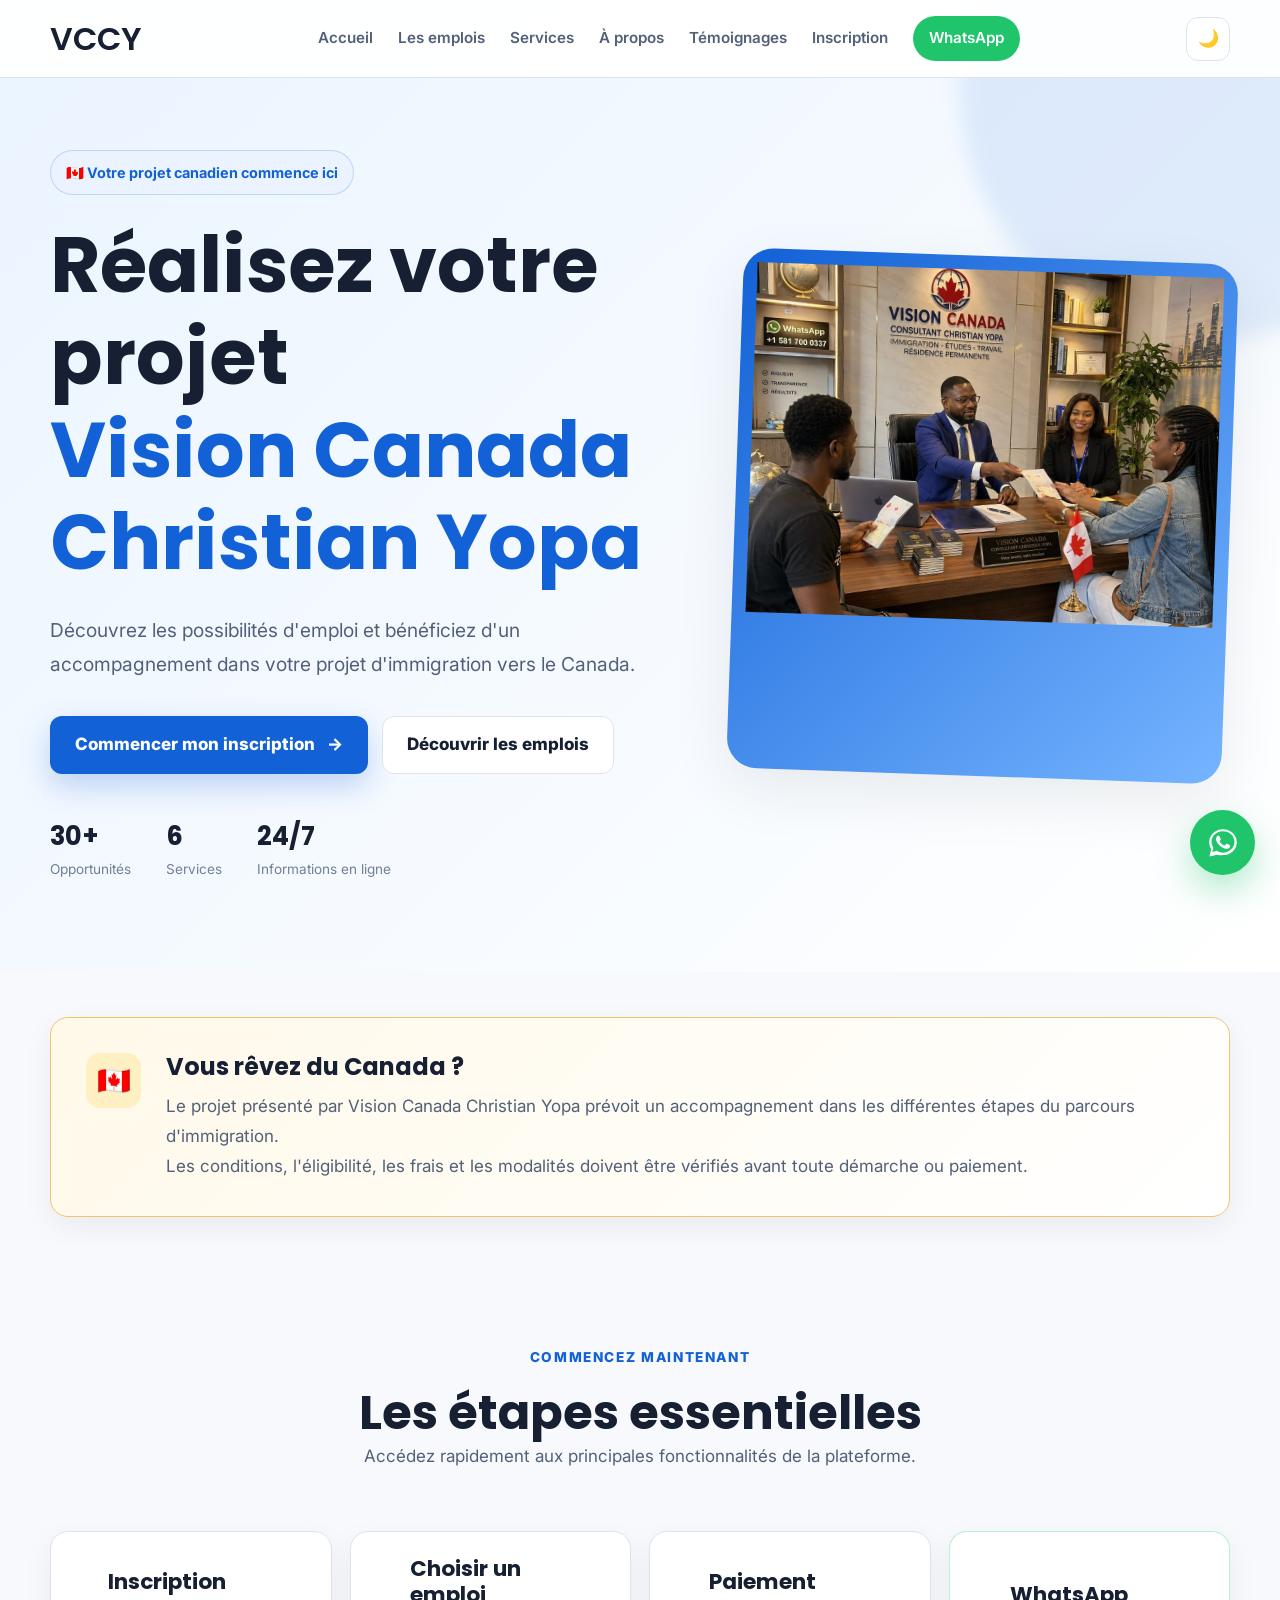
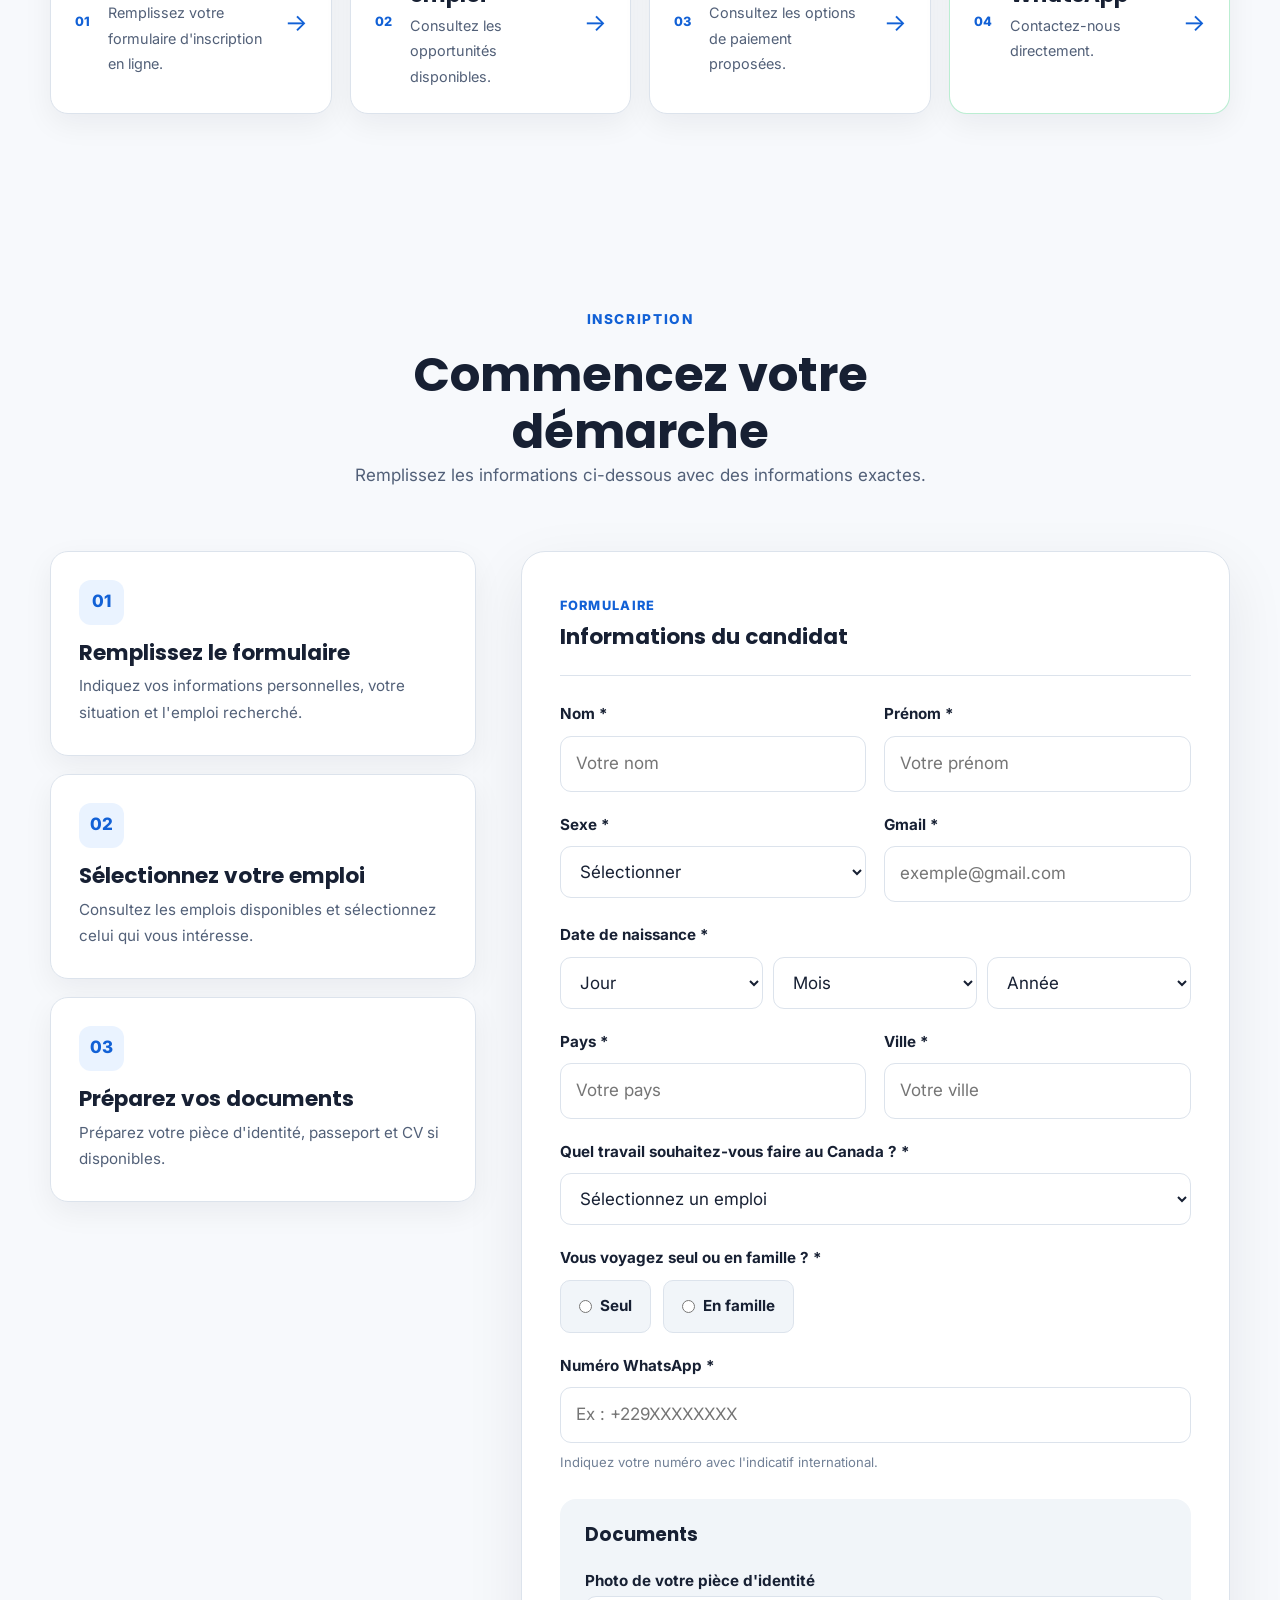
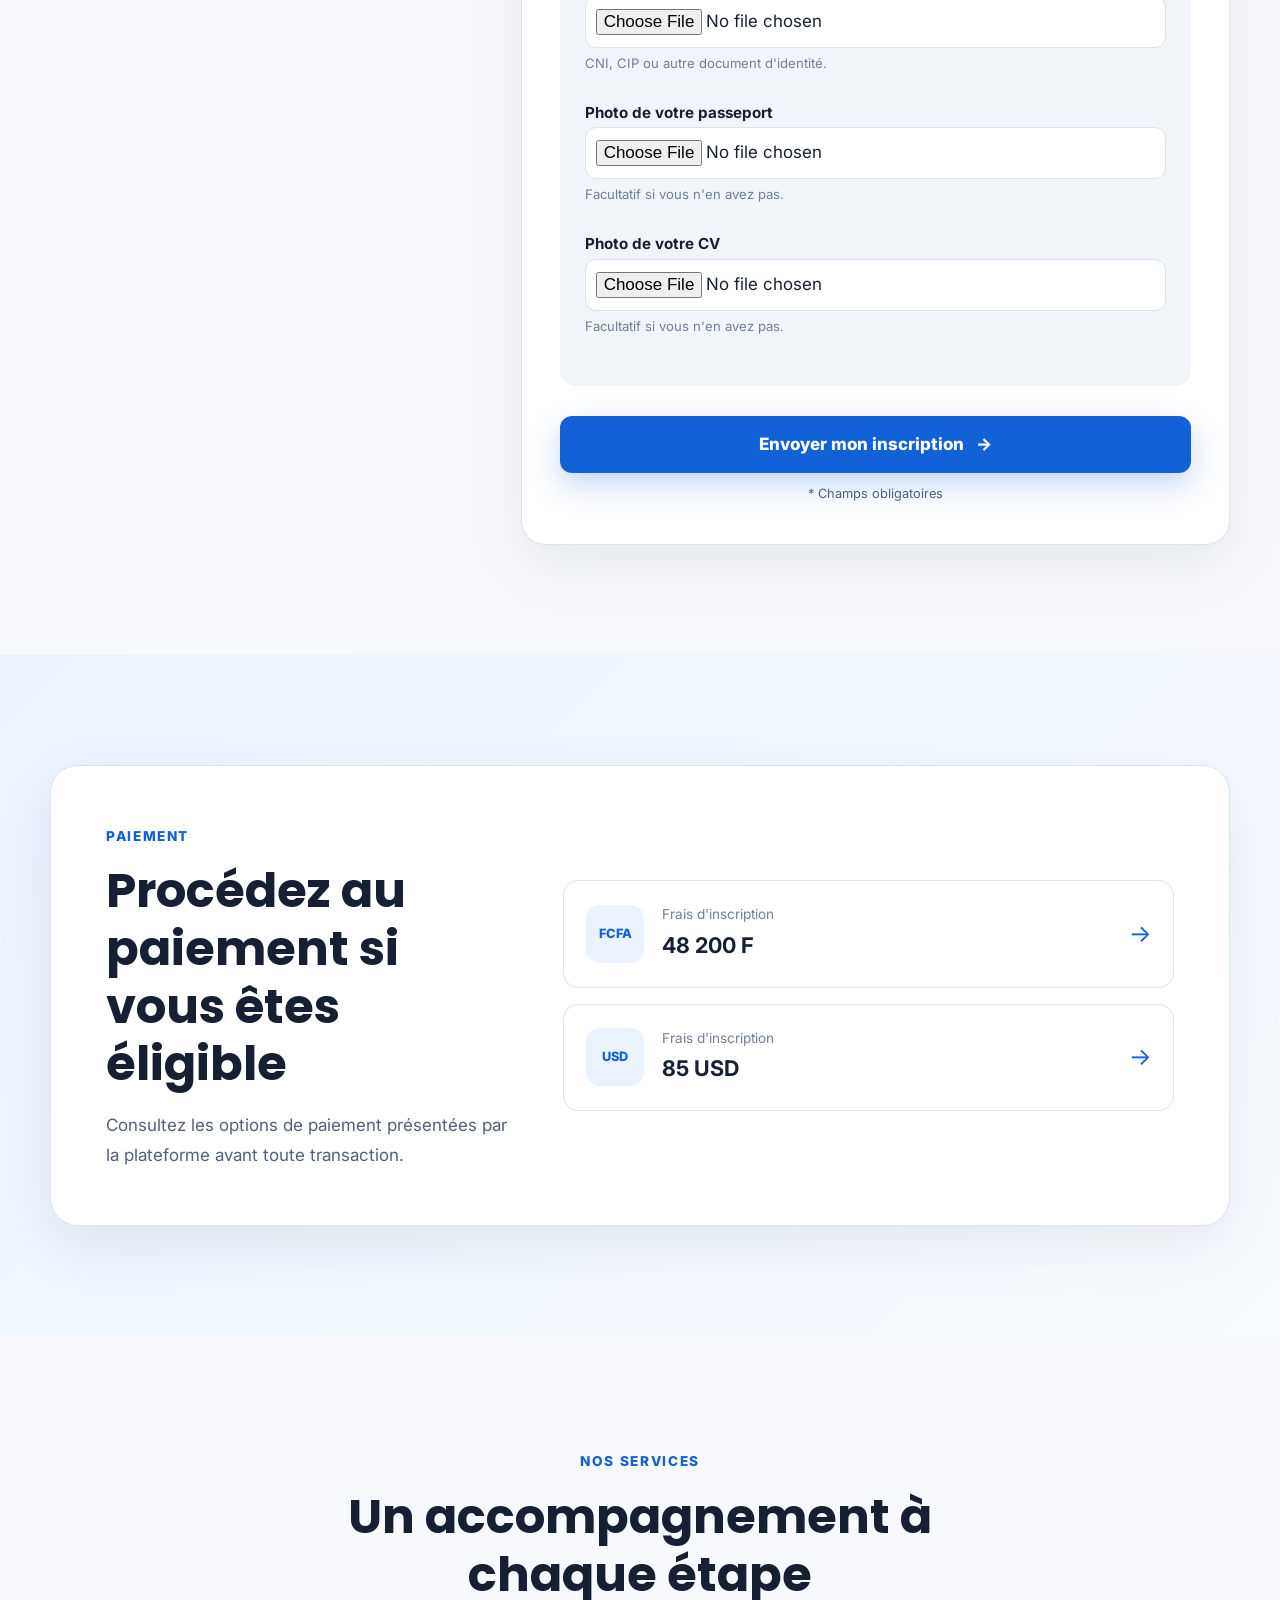
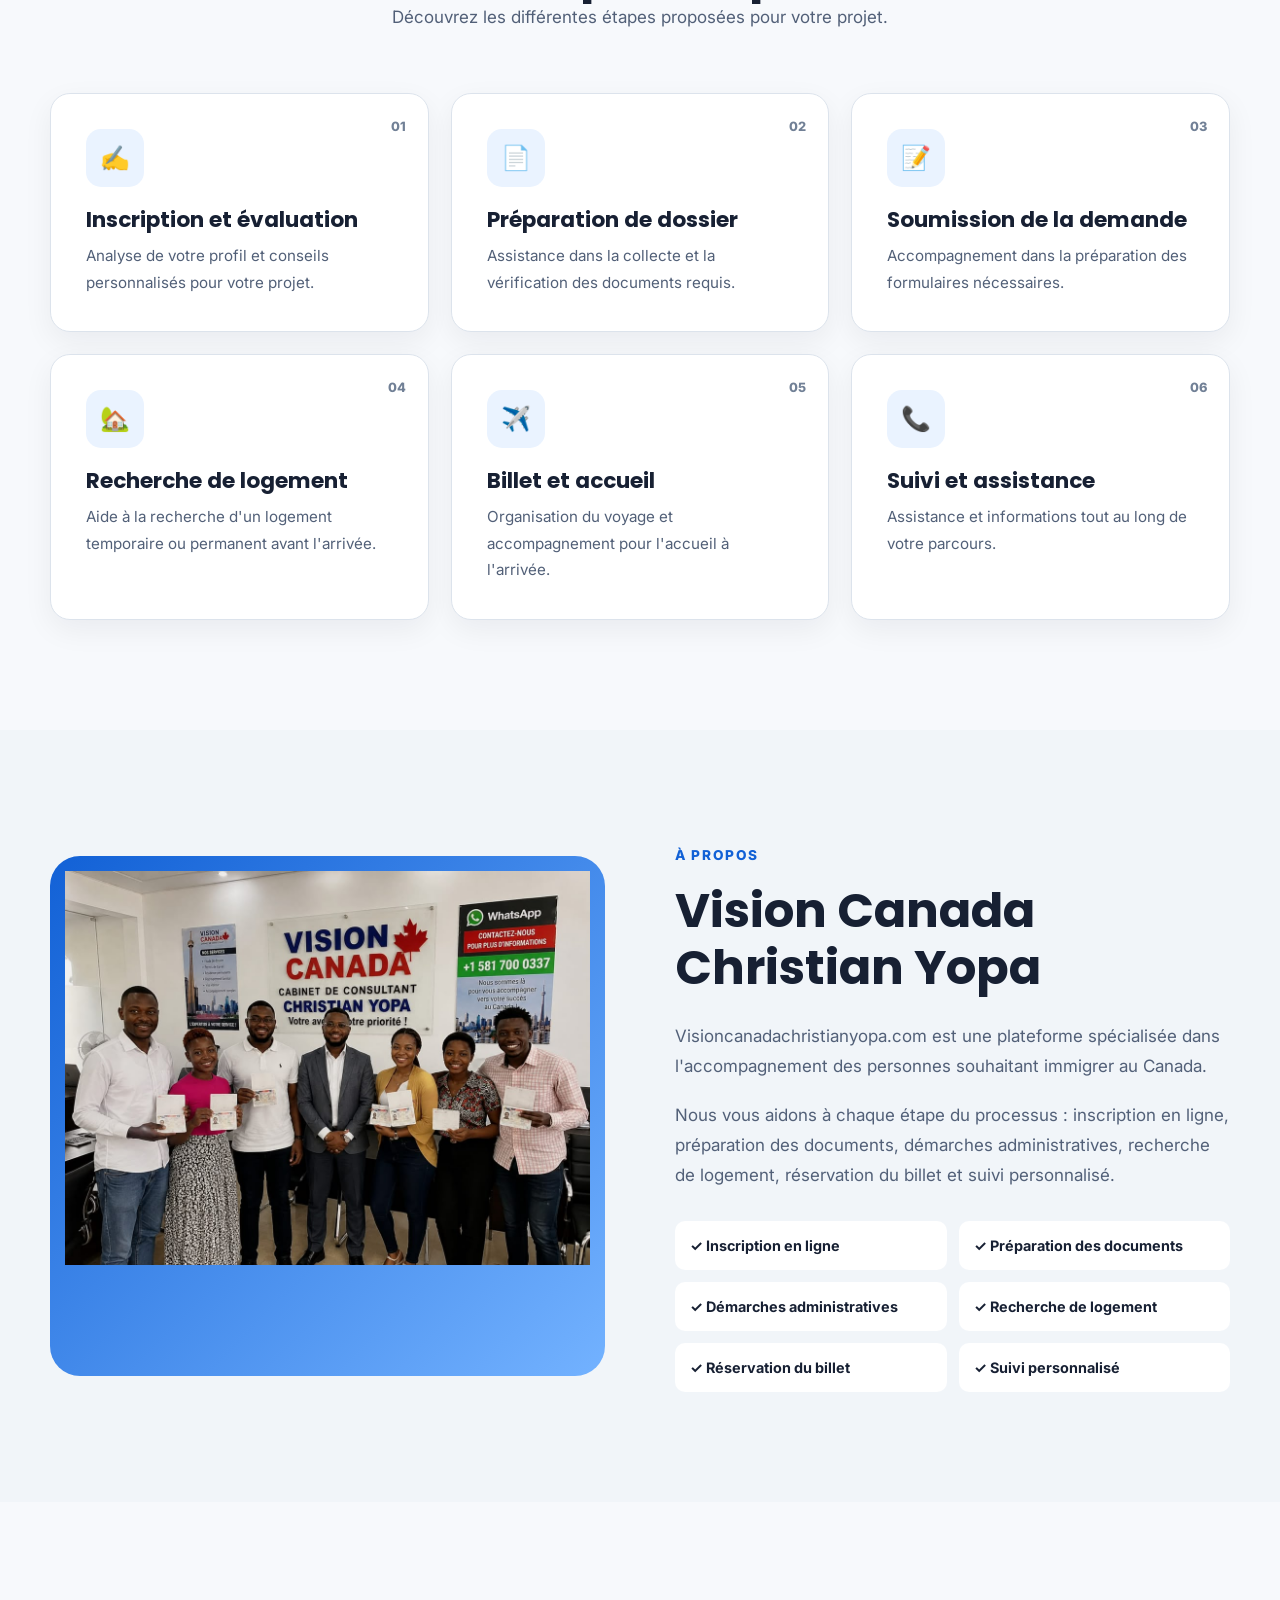
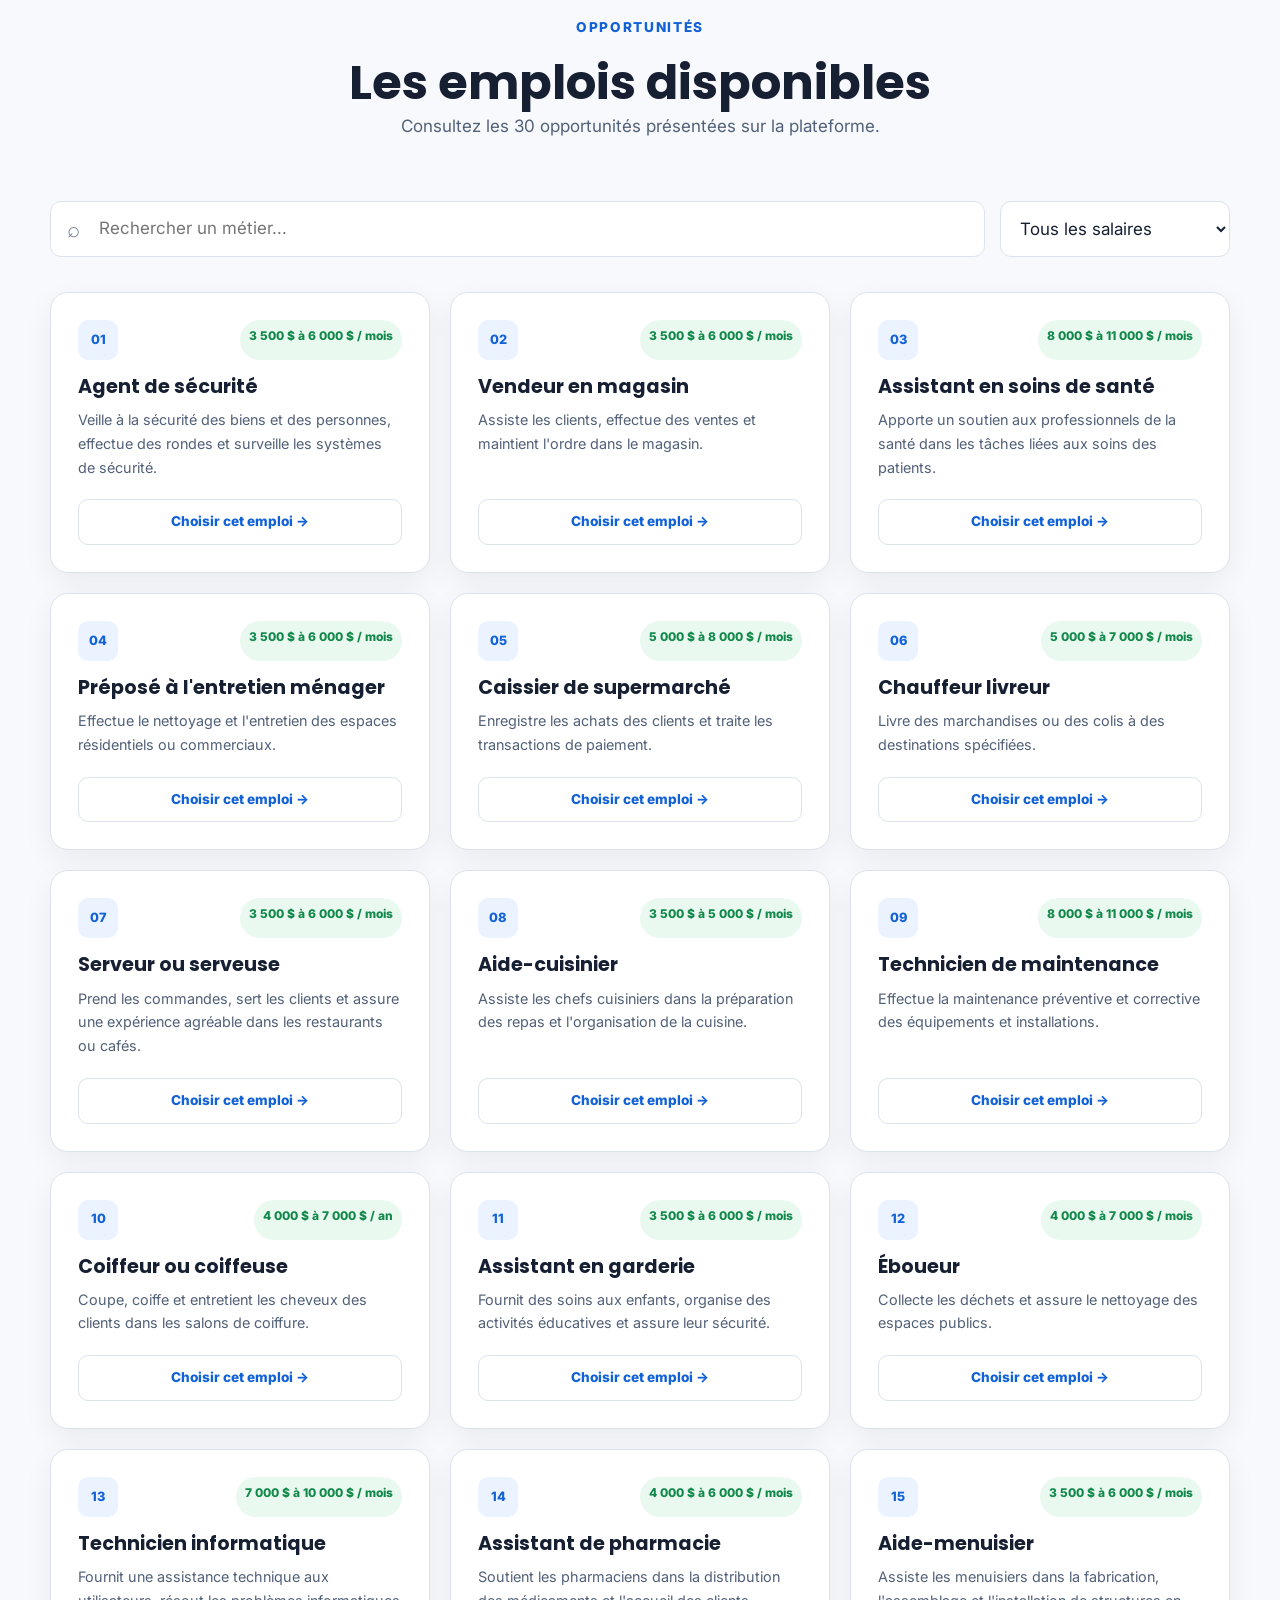
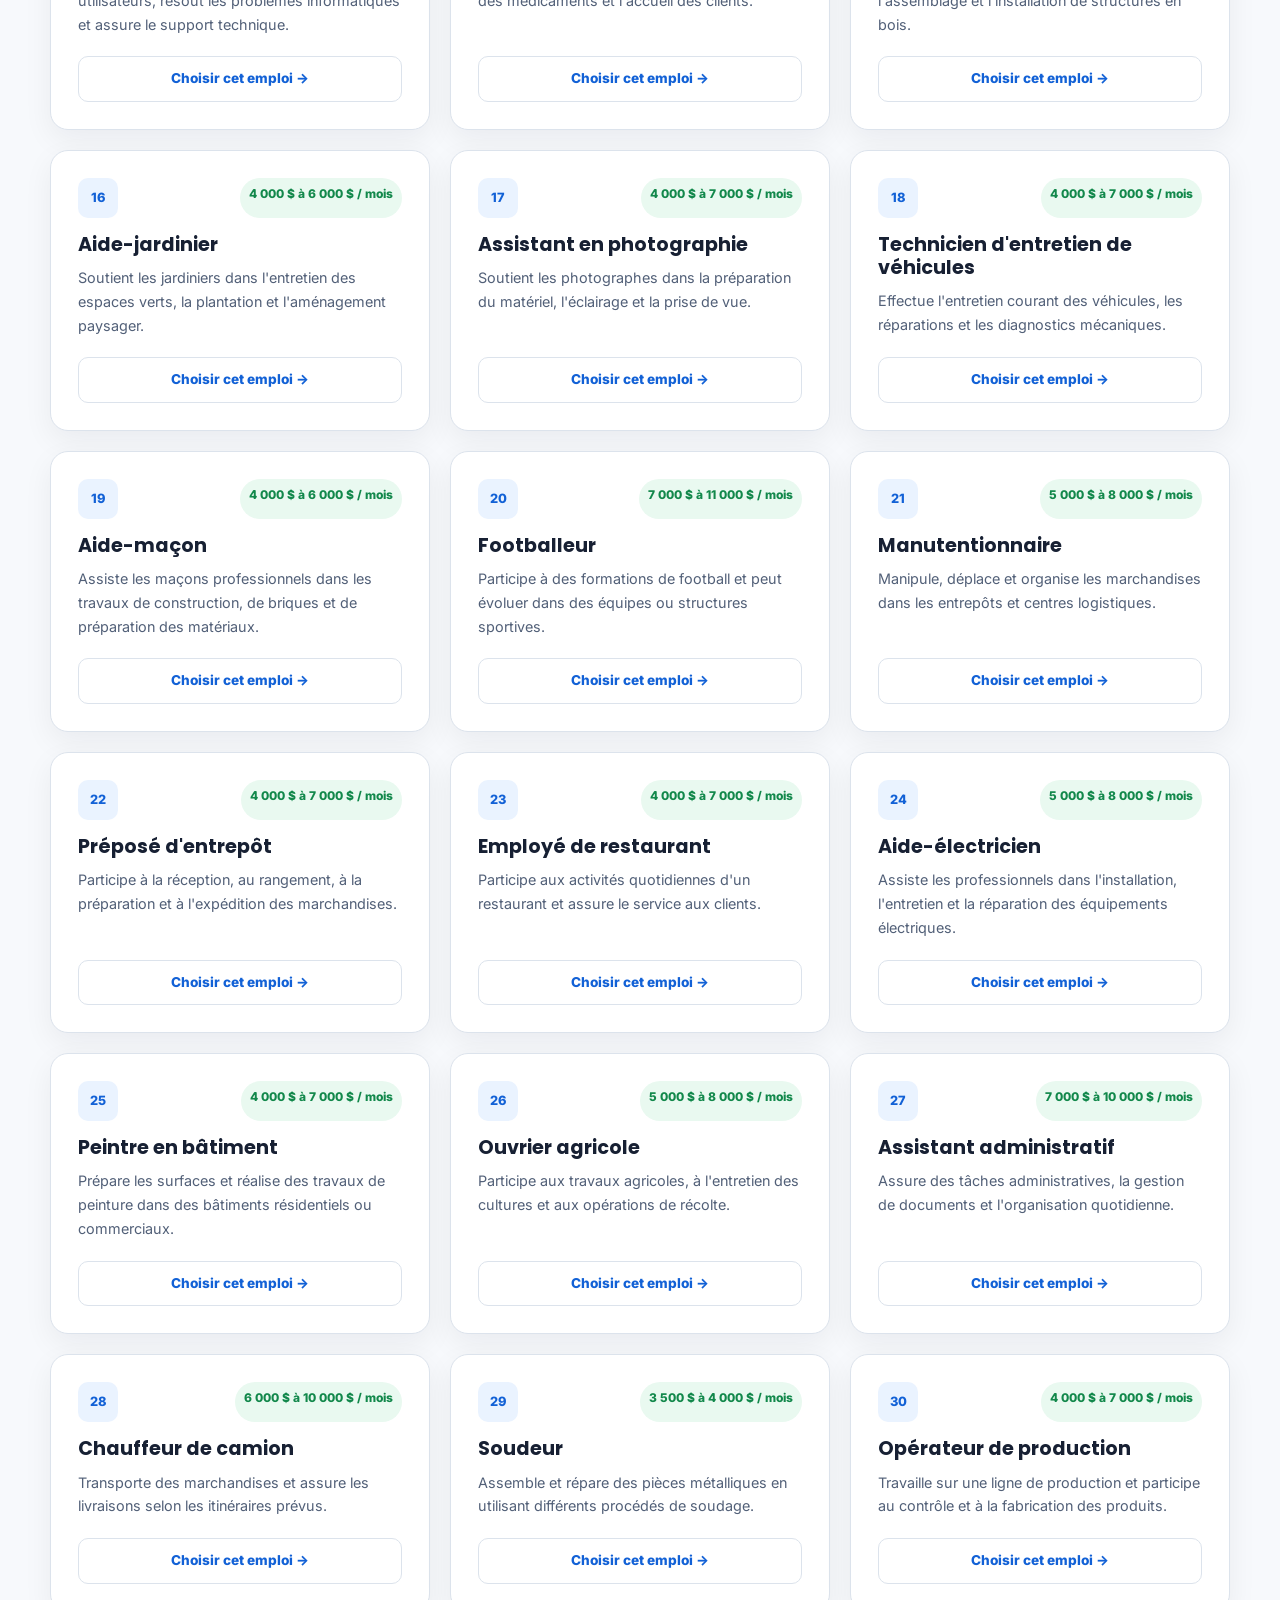
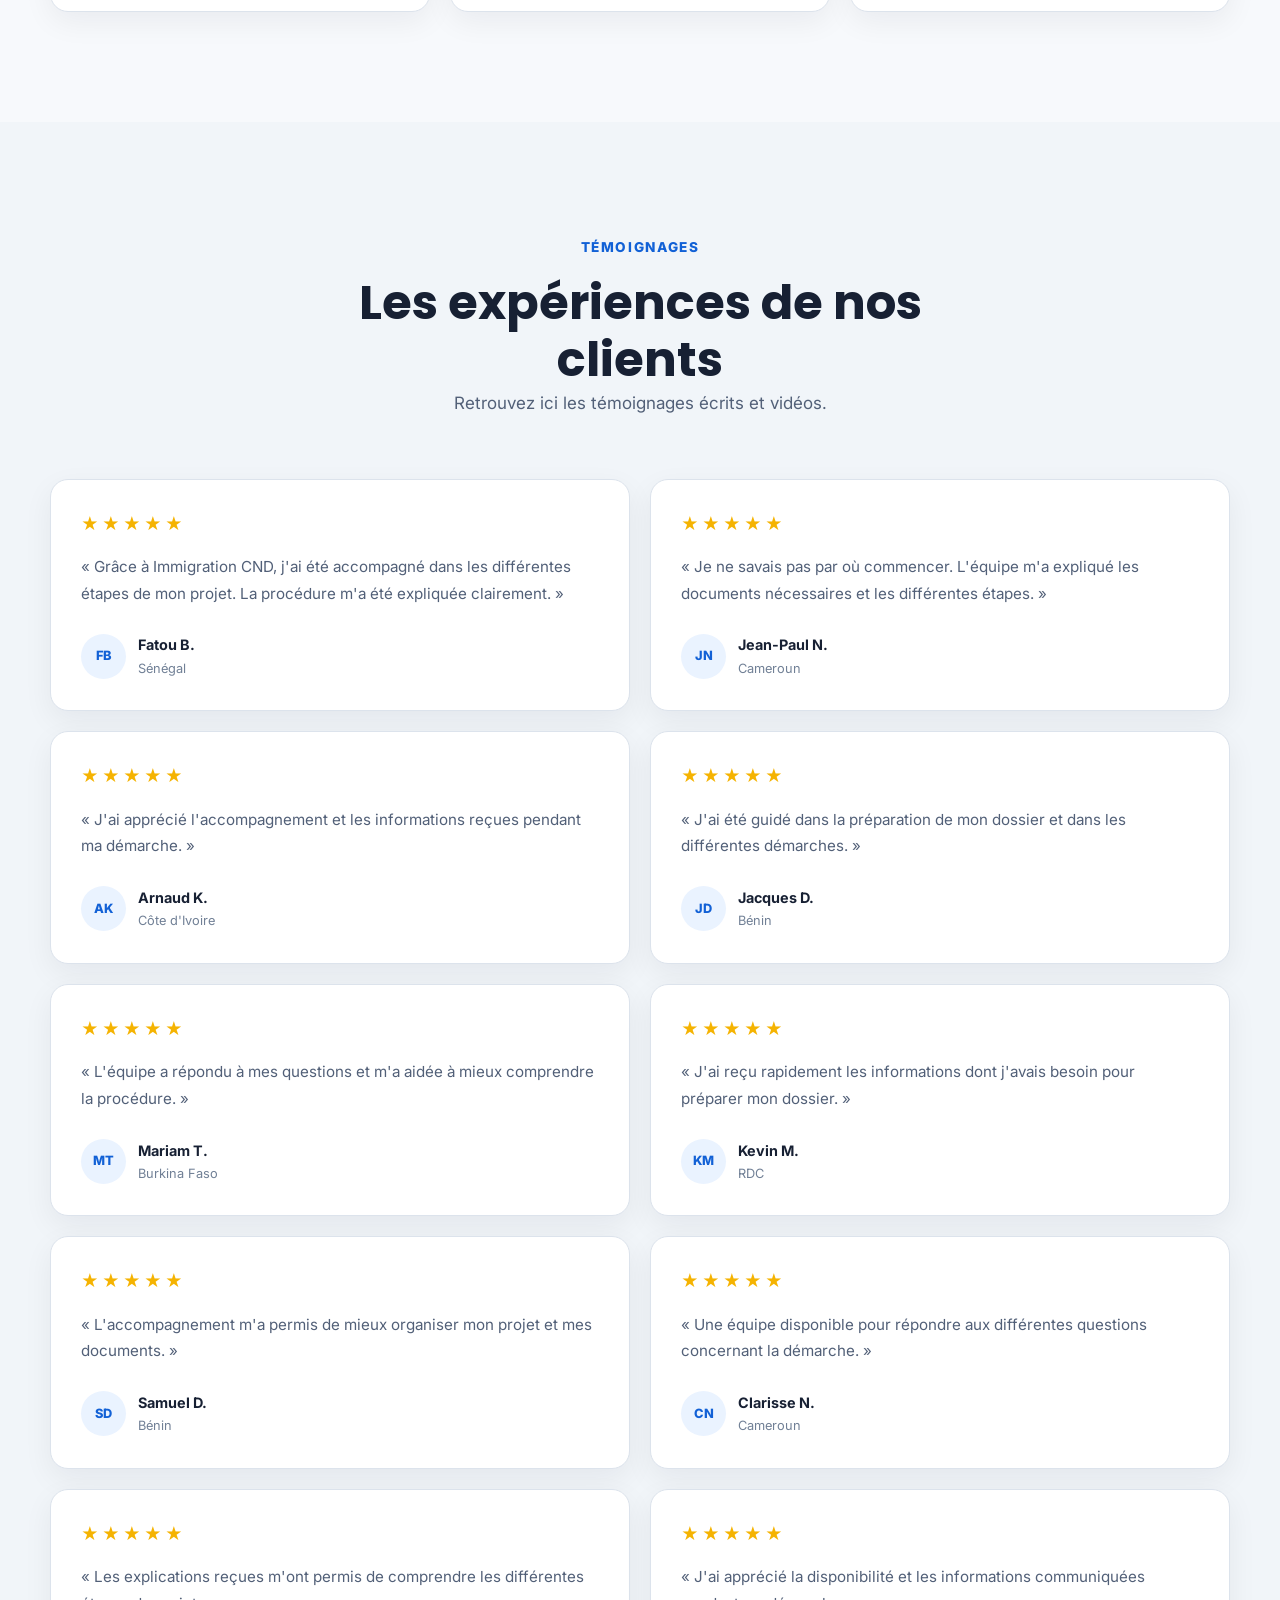
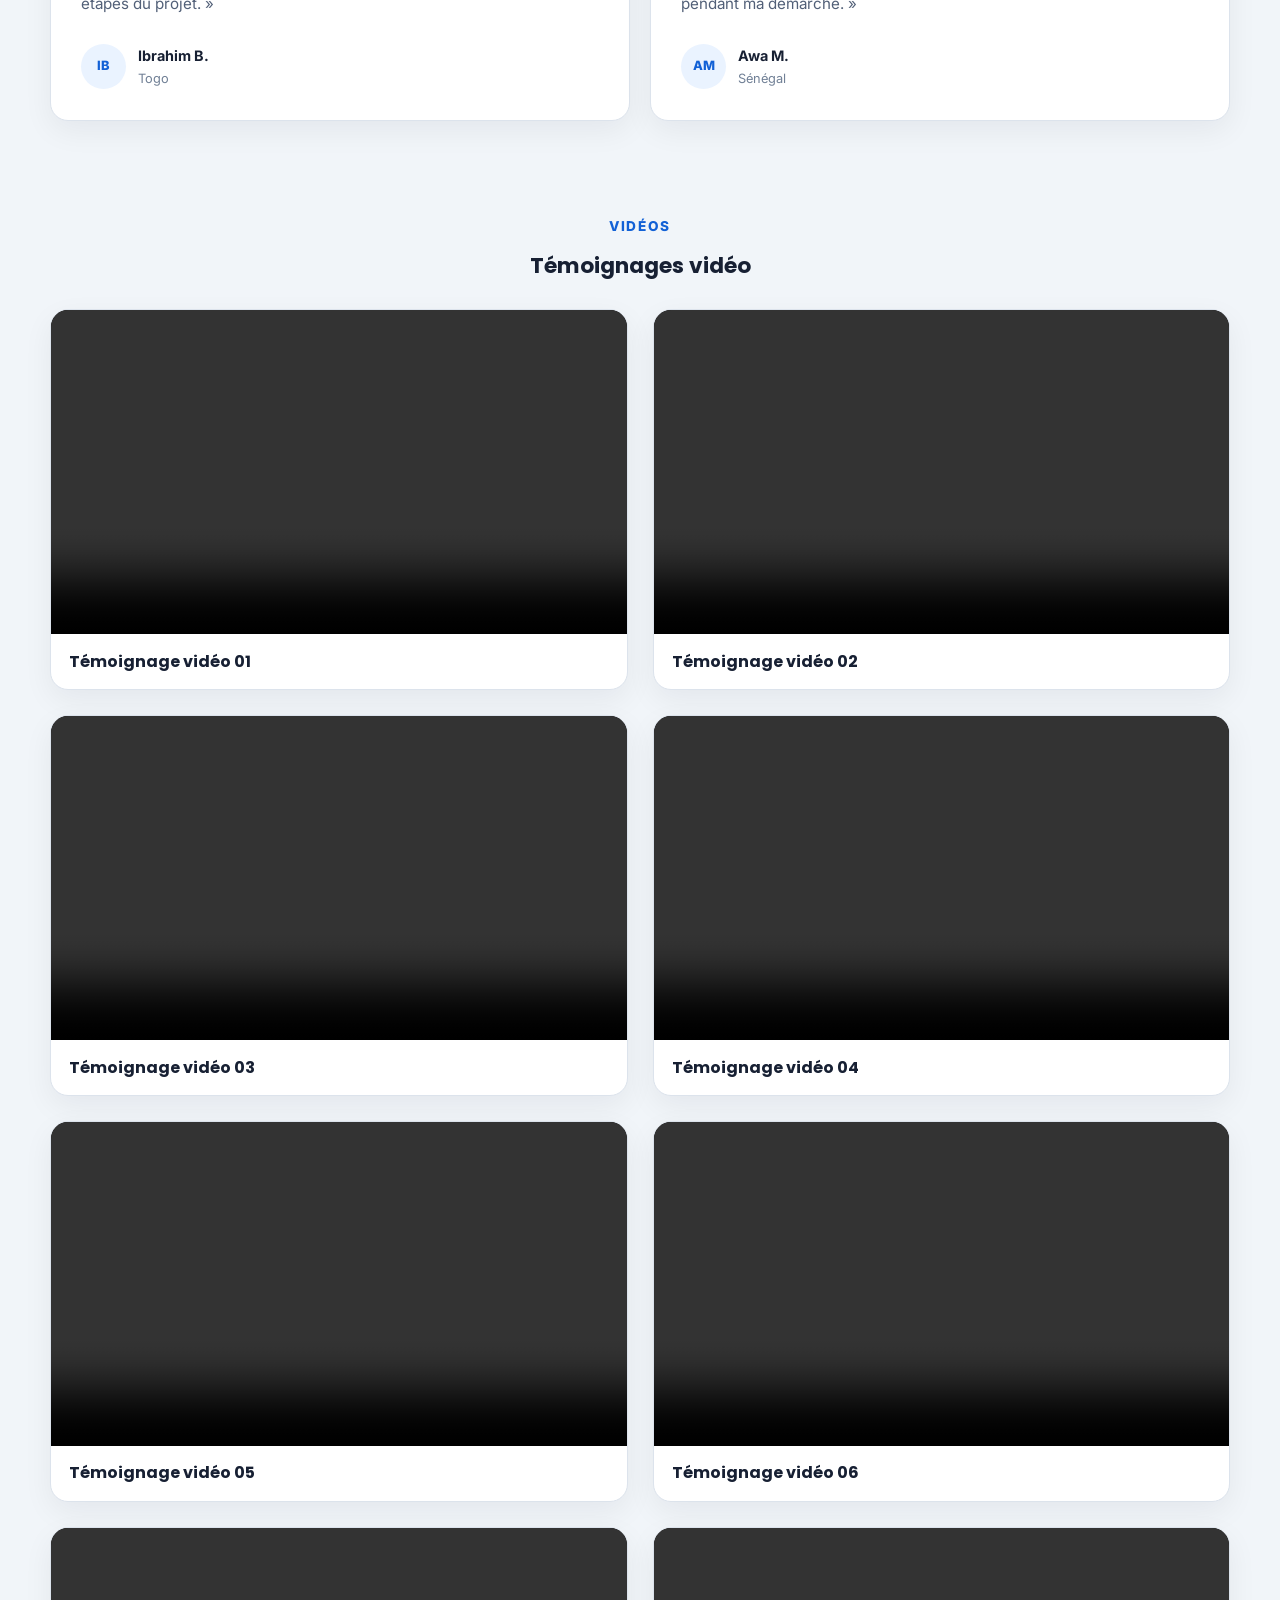
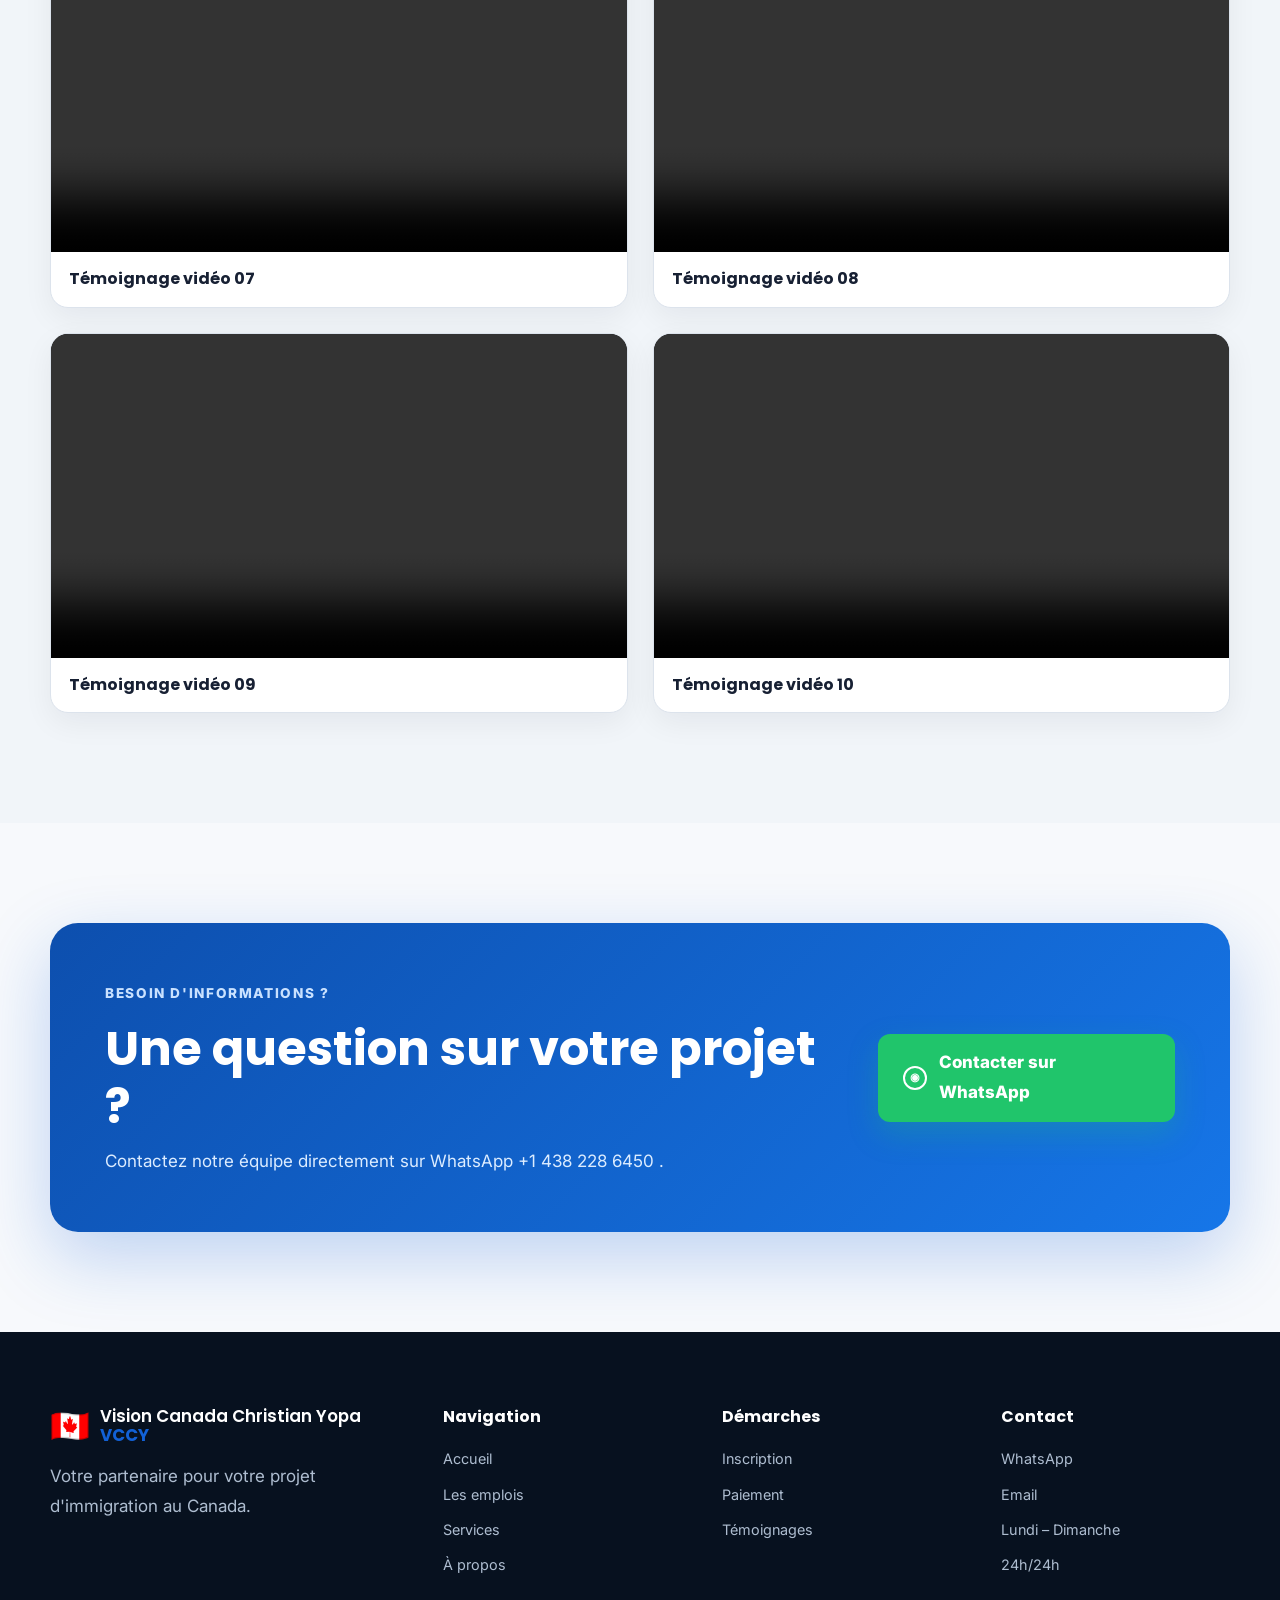
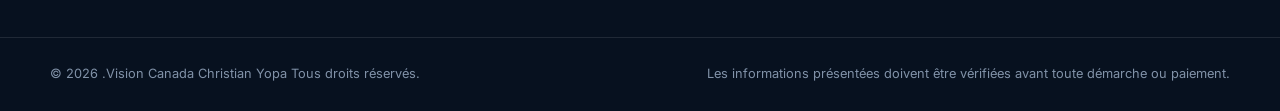
==== index.html @ 0aa57bd9 "Modify logo in index.html Updated logo text and removed unnecessary strong tag." ====
<!DOCTYPE html>
<html lang="fr">
<head>
    <meta charset="UTF-8">
    <meta name="viewport" content="width=device-width, initial-scale=1.0">

    <title>vision canada christian yopa | Votre projet d'immigration au Canada</title>

    <meta name="description"
          content="vision canada christianyopa accompagne les candidats dans leur projet d'immigration au Canada : inscription, préparation de dossier, emploi, logement et accompagnement.">

    <link rel="preconnect" href="https://fonts.googleapis.com">
    <link rel="preconnect" href="https://fonts.gstatic.com" crossorigin>
    <link href="https://fonts.googleapis.com/css2?family=Inter:wght@400;500;600;700;800&family=Poppins:wght@500;600;700;800&display=swap" rel="stylesheet">

    <link rel="stylesheet" href="style.css">
</head>

<body>

<!-- =========================
     HEADER
========================= -->

<header class="header" id="header">

    <div class="container nav-container">

        <a href="#home" class="logo">
            <span class="logo-icon">VCCY</span>
            <span>
                <strong></strong>
            </span>
        </a>

        <nav class="nav" id="nav">

            <a href="#home">Accueil</a>
            <a href="#jobs">Les emplois</a>
            <a href="#services">Services</a>
            <a href="#about">À propos</a>
            <a href="#reviews">Témoignages</a>
            <a href="#registration">Inscription</a>

            <a href="https://wa.me/+1 581 7000 337"
               target="_blank"
               class="nav-whatsapp">
                WhatsApp
            </a>

        </nav>

        <div class="header-actions">

            <button
                class="theme-toggle"
                id="themeToggle"
                type="button"
                aria-label="Changer de thème">

                <span id="themeIcon">🌙</span>
            </button>

            <button
                class="menu-toggle"
                id="menuToggle"
                type="button"
                aria-label="Ouvrir le menu">

                <span></span>
                <span></span>
                <span></span>

            </button>

        </div>

    </div>

</header>


<main>

<!-- =========================
     HERO
========================= -->

<section class="hero" id="home">

    <div class="hero-overlay"></div>

    <div class="container hero-grid">

        <div class="hero-content">

            <div class="hero-badge">
                🇨🇦 Votre projet canadien commence ici
            </div>

            <h1>
                Réalisez votre projet
                <span>Vision Canada Christian Yopa</span>
            </h1>

            <p class="hero-description">
                Découvrez les possibilités d'emploi et bénéficiez
                d'un accompagnement dans votre projet d'immigration
                vers le Canada.
            </p>

            <div class="hero-buttons">

                <a href="#registration" class="btn btn-primary">
                    Commencer mon inscription
                    <span>→</span>
                </a>

                <a href="#jobs" class="btn btn-outline">
                    Découvrir les emplois
                </a>

            </div>

            <div class="hero-info">

                <div>
                    <strong>30+</strong>
                    <span>Opportunités</span>
                </div>

                <div>
                    <strong>6</strong>
                    <span>Services</span>
                </div>

                <div>
                    <strong>24/7</strong>
                    <span>Informations en ligne</span>
                </div>

            </div>

        </div>


        <div class="hero-image-card">

            <img src="acc.jpeg" 
     alt="Image principale du projet"
     class="hero-main-image">

            </div>

        </div>

    </div>

</section>


<!-- =========================
     NOTICE
========================= -->

<section class="notice-section">

    <div class="container">

        <div class="notice-card">

            <div class="notice-icon">
                🇨🇦
            </div>

            <div>

                <h2>
                    Vous rêvez du Canada ?
                </h2>

                <p>
                    Le projet présenté par Vision Canada Christian Yopa prévoit
                    un accompagnement dans les différentes étapes
                    du parcours d'immigration.
                </p>

                <p>
                    Les conditions, l'éligibilité, les frais et les
                    modalités doivent être vérifiés avant toute
                    démarche ou paiement.
                </p>

            </div>

        </div>

    </div>

</section>


<!-- =========================
     QUICK ACTIONS
========================= -->

<section class="quick-actions">

    <div class="container">

        <div class="section-heading">

            <span class="eyebrow">
                COMMENCEZ MAINTENANT
            </span>

            <h2>
                Les étapes essentielles
            </h2>

            <p>
                Accédez rapidement aux principales fonctionnalités
                de la plateforme.
            </p>

        </div>


        <div class="quick-grid">

            <a href="#registration" class="quick-card">

                <span class="quick-number">01</span>

                <div>
                    <h3>Inscription</h3>
                    <p>
                        Remplissez votre formulaire
                        d'inscription en ligne.
                    </p>
                </div>

                <span class="arrow">→</span>

            </a>


            <a href="#jobs" class="quick-card">

                <span class="quick-number">02</span>

                <div>
                    <h3>Choisir un emploi</h3>
                    <p>
                        Consultez les opportunités
                        disponibles.
                    </p>
                </div>

                <span class="arrow">→</span>

            </a>


            <a href="#payment" class="quick-card">

                <span class="quick-number">03</span>

                <div>
                    <h3>Paiement</h3>
                    <p>
                        Consultez les options de paiement
                        proposées.
                    </p>
                </div>

                <span class="arrow">→</span>

            </a>


            <a href="https://wa.me/+1 581 700 0337"
               target="_blank"
               class="quick-card whatsapp-card">

                <span class="quick-number">04</span>

                <div>
                    <h3>WhatsApp</h3>
                    <p>
                        Contactez-nous directement.
                    </p>
                </div>

                <span class="arrow">→</span>

            </a>

        </div>

    </div>

</section>


<!-- =========================
     REGISTRATION
========================= -->

<section class="registration section" id="registration">

    <div class="container">

        <div class="section-heading">

            <span class="eyebrow">
                INSCRIPTION
            </span>

            <h2>
                Commencez votre démarche
            </h2>

            <p>
                Remplissez les informations ci-dessous avec
                des informations exactes.
            </p>

        </div>


        <div class="registration-layout">

            <div class="registration-info">

                <div class="info-card">

                    <span class="info-icon">01</span>

                    <h3>
                        Remplissez le formulaire
                    </h3>

                    <p>
                        Indiquez vos informations personnelles,
                        votre situation et l'emploi recherché.
                    </p>

                </div>


                <div class="info-card">

                    <span class="info-icon">02</span>

                    <h3>
                        Sélectionnez votre emploi
                    </h3>

                    <p>
                        Consultez les emplois disponibles
                        et sélectionnez celui qui vous intéresse.
                    </p>

                </div>


                <div class="info-card">

                    <span class="info-icon">03</span>

                    <h3>
                        Préparez vos documents
                    </h3>

                    <p>
                        Préparez votre pièce d'identité,
                        passeport et CV si disponibles.
                    </p>

                </div>

            </div>


            <form class="registration-form" id="registrationForm">

                <div class="form-header">

                    <span class="form-label">
                        FORMULAIRE
                    </span>

                    <h3>
                        Informations du candidat
                    </h3>

                </div>


                <div class="form-row">

                    <div class="form-group">

                        <label for="nom">
                            Nom *
                        </label>

                        <input
                            type="text"
                            id="nom"
                            name="nom"
                            required
                            placeholder="Votre nom">

                    </div>


                    <div class="form-group">

                        <label for="prenom">
                            Prénom *
                        </label>

                        <input
                            type="text"
                            id="prenom"
                            name="prenom"
                            required
                            placeholder="Votre prénom">

                    </div>

                </div>


                <div class="form-row">

                    <div class="form-group">

                        <label for="sexe">
                            Sexe *
                        </label>

                        <select id="sexe" name="sexe" required>

                            <option value="">
                                Sélectionner
                            </option>

                            <option value="Masculin">
                                Masculin
                            </option>

                            <option value="Feminin">
                                Féminin
                            </option>

                        </select>

                    </div>


                    <div class="form-group">

                        <label for="email">
                            Gmail *
                        </label>

                        <input
                            type="email"
                            id="email"
                            name="email"
                            required
                            placeholder="exemple@gmail.com">

                    </div>

                </div>


                <div class="form-group">

                    <label>
                        Date de naissance *
                    </label>

                    <div class="date-grid">

                        <select id="jour" required>

                            <option value="">
                                Jour
                            </option>

                        </select>


                        <select id="mois" required>

                            <option value="">
                                Mois
                            </option>

                            <option value="01">Janvier</option>
                            <option value="02">Février</option>
                            <option value="03">Mars</option>
                            <option value="04">Avril</option>
                            <option value="05">Mai</option>
                            <option value="06">Juin</option>
                            <option value="07">Juillet</option>
                            <option value="08">Août</option>
                            <option value="09">Septembre</option>
                            <option value="10">Octobre</option>
                            <option value="11">Novembre</option>
                            <option value="12">Décembre</option>

                        </select>


                        <select id="annee" required>

                            <option value="">
                                Année
                            </option>

                        </select>

                    </div>

                </div>


                <div class="form-row">

                    <div class="form-group">

                        <label for="pays">
                            Pays *
                        </label>

                        <input
                            type="text"
                            id="pays"
                            name="pays"
                            required
                            placeholder="Votre pays">

                    </div>


                    <div class="form-group">

                        <label for="ville">
                            Ville *
                        </label>

                        <input
                            type="text"
                            id="ville"
                            name="ville"
                            required
                            placeholder="Votre ville">

                    </div>

                </div>


                <div class="form-group">

                    <label for="emploi">
                        Quel travail souhaitez-vous faire au Canada ? *
                    </label>

                    <select id="emploi" name="emploi" required>

                        <option value="">
                            Sélectionnez un emploi
                        </option>

                    </select>

                </div>


                <div class="form-group">

                    <label>
                        Vous voyagez seul ou en famille ? *
                    </label>

                    <div class="radio-group">

                        <label class="radio-option">

                            <input
                                type="radio"
                                name="voyage"
                                value="Seul"
                                required>

                            <span>Seul</span>

                        </label>


                        <label class="radio-option">

                            <input
                                type="radio"
                                name="voyage"
                                value="En famille">

                            <span>En famille</span>

                        </label>

                    </div>

                </div>


                <div class="form-group">

                    <label for="whatsapp">
                        Numéro WhatsApp *
                    </label>

                    <input
                        type="tel"
                        id="whatsapp"
                        name="whatsapp"
                        required
                        placeholder="Ex : +229XXXXXXXX">

                    <small>
                        Indiquez votre numéro avec l'indicatif
                        international.
                    </small>

                </div>


                <div class="documents">

                    <h4>
                        Documents
                    </h4>


                    <div class="file-group">

                        <label for="identite">
                            Photo de votre pièce d'identité
                        </label>

                        <input
                            type="file"
                            id="identite"
                            name="identite"
                            accept="image/*,.pdf">

                        <small>
                            CNI, CIP ou autre document d'identité.
                        </small>

                    </div>


                    <div class="file-group">

                        <label for="passeport">
                            Photo de votre passeport
                        </label>

                        <input
                            type="file"
                            id="passeport"
                            name="passeport"
                            accept="image/*,.pdf">

                        <small>
                            Facultatif si vous n'en avez pas.
                        </small>

                    </div>


                    <div class="file-group">

                        <label for="cv">
                            Photo de votre CV
                        </label>

                        <input
                            type="file"
                            id="cv"
                            name="cv"
                            accept="image/*,.pdf,.doc,.docx">

                        <small>
                            Facultatif si vous n'en avez pas.
                        </small>

                    </div>

                </div>


                <div class="form-submit">

                    <button
                        type="submit"
                        class="btn btn-primary btn-full">

                        Envoyer mon inscription
                        <span>→</span>

                    </button>

                    <p class="form-note">
                        * Champs obligatoires
                    </p>

                </div>

            </form>

        </div>

    </div>

</section>


<!-- =========================
     PAYMENT
========================= -->

<section class="payment section" id="payment">

    <div class="container">

        <div class="payment-box">

            <div class="payment-content">

                <span class="eyebrow">
                    PAIEMENT
                </span>

                <h2>
                    Procédez au paiement
                    si vous êtes éligible
                </h2>

                <p>
                    Consultez les options de paiement présentées
                    par la plateforme avant toute transaction.
                </p>

            </div>


            <div class="payment-options">

                <a
                    href="https://new.sebpay.bj/pay/frais-dinscription-BeJawS"
                    target="_blank"
                    class="payment-card">

                    <div class="payment-icon">
                        FCFA
                    </div>

                    <div>

                        <span>
                            Frais d'inscription
                        </span>

                        <strong>
                            48 200 F
                        </strong>

                    </div>

                    <span class="payment-arrow">
                        →
                    </span>

                </a>


                <a
                    href="https://new.sebpay.bj/pay/frais-dinscription-jrGPg9"
                    target="_blank"
                    class="payment-card">

                    <div class="payment-icon">
                        USD
                    </div>

                    <div>

                        <span>
                            Frais d'inscription
                        </span>

                        <strong>
                            85 USD
                        </strong>

                    </div>

                    <span class="payment-arrow">
                        →
                    </span>

                </a>

            </div>

        </div>

    </div>

</section>


<!-- =========================
     SERVICES
========================= -->

<section class="services section" id="services">

    <div class="container">

        <div class="section-heading">

            <span class="eyebrow">
                NOS SERVICES
            </span>

            <h2>
                Un accompagnement à chaque étape
            </h2>

            <p>
                Découvrez les différentes étapes proposées
                pour votre projet.
            </p>

        </div>


        <div class="services-grid">

            <article class="service-card">

                <span class="service-number">01</span>

                <div class="service-icon">
                    ✍️
                </div>

                <h3>
                    Inscription et évaluation
                </h3>

                <p>
                    Analyse de votre profil et conseils
                    personnalisés pour votre projet.
                </p>

            </article>


            <article class="service-card">

                <span class="service-number">02</span>

                <div class="service-icon">
                    📄
                </div>

                <h3>
                    Préparation de dossier
                </h3>

                <p>
                    Assistance dans la collecte et la
                    vérification des documents requis.
                </p>

            </article>


            <article class="service-card">

                <span class="service-number">03</span>

                <div class="service-icon">
                    📝
                </div>

                <h3>
                    Soumission de la demande
                </h3>

                <p>
                    Accompagnement dans la préparation
                    des formulaires nécessaires.
                </p>

            </article>


            <article class="service-card">

                <span class="service-number">04</span>

                <div class="service-icon">
                    🏡
                </div>

                <h3>
                    Recherche de logement
                </h3>

                <p>
                    Aide à la recherche d'un logement temporaire
                    ou permanent avant l'arrivée.
                </p>

            </article>


            <article class="service-card">

                <span class="service-number">05</span>

                <div class="service-icon">
                    ✈️
                </div>

                <h3>
                    Billet et accueil
                </h3>

                <p>
                    Organisation du voyage et accompagnement
                    pour l'accueil à l'arrivée.
                </p>

            </article>


            <article class="service-card">

                <span class="service-number">06</span>

                <div class="service-icon">
                    📞
                </div>

                <h3>
                    Suivi et assistance
                </h3>

                <p>
                    Assistance et informations tout au long
                    de votre parcours.
                </p>

            </article>

        </div>

    </div>

</section>


<!-- =========================
     ABOUT
========================= -->

<section class="about section" id="about">

    <div class="container about-grid">

        <div class="about-image">

            <img src="acc2.jpeg"
     alt="Image de présentation"
     class="about-main-image">

        </div>


        <div class="about-content">

            <span class="eyebrow">
                À PROPOS
            </span>

            <h2>
                Vision Canada Christian Yopa
            </h2>

            <p>
                Visioncanadachristianyopa.com est une plateforme spécialisée
                dans l'accompagnement des personnes souhaitant
                immigrer au Canada.
            </p>

            <p>
                Nous vous aidons à chaque étape du processus :
                inscription en ligne, préparation des documents,
                démarches administratives, recherche de logement,
                réservation du billet et suivi personnalisé.
            </p>


            <div class="check-list">

                <div>✓ Inscription en ligne</div>
                <div>✓ Préparation des documents</div>
                <div>✓ Démarches administratives</div>
                <div>✓ Recherche de logement</div>
                <div>✓ Réservation du billet</div>
                <div>✓ Suivi personnalisé</div>

            </div>

        </div>

    </div>

</section>


<!-- =========================
     JOBS
========================= -->

<section class="jobs section" id="jobs">

    <div class="container">

        <div class="section-heading">

            <span class="eyebrow">
                OPPORTUNITÉS
            </span>

            <h2>
                Les emplois disponibles
            </h2>

            <p>
                Consultez les 30 opportunités présentées
                sur la plateforme.
            </p>

        </div>


        <div class="jobs-toolbar">

            <div class="search-box">

                <span>⌕</span>

                <input
                    type="search"
                    id="jobSearch"
                    placeholder="Rechercher un métier...">

            </div>


            <select id="salaryFilter">

                <option value="all">
                    Tous les salaires
                </option>

                <option value="3">
                    À partir de 3 000 $
                </option>

                <option value="5">
                    À partir de 5 000 $
                </option>

                <option value="8">
                    À partir de 8 000 $
                </option>

                <option value="11">
                    À partir de 11 000 $
                </option>

            </select>

        </div>


        <div class="jobs-grid" id="jobsGrid">
            <!-- JS -->
        </div>


        <div class="jobs-empty" id="jobsEmpty">

            <div>
                🔎
            </div>

            <h3>
                Aucun emploi trouvé
            </h3>

            <p>
                Essayez une autre recherche.
            </p>

        </div>

    </div>

</section>


<!-- =========================
     REVIEWS
========================= -->

<section class="reviews section" id="reviews">

    <div class="container">

        <div class="section-heading">

            <span class="eyebrow">
                TÉMOIGNAGES
            </span>

            <h2>
                Les expériences de nos clients
            </h2>

            <p>
                Retrouvez ici les témoignages écrits et vidéos.
            </p>

        </div>


        <div class="reviews-grid">

            <article class="review-card">

                <div class="review-stars">
                    ★★★★★
                </div>

                <p>
                    « Grâce à Immigration CND, j'ai été accompagné
                    dans les différentes étapes de mon projet.
                    La procédure m'a été expliquée clairement. »
                </p>

                <div class="review-author">
                    <div class="avatar">FB</div>

                    <div>
                        <strong>Fatou B.</strong>
                        <span>Sénégal</span>
                    </div>
                </div>

            </article>


            <article class="review-card">

                <div class="review-stars">
                    ★★★★★
                </div>

                <p>
                    « Je ne savais pas par où commencer.
                    L'équipe m'a expliqué les documents
                    nécessaires et les différentes étapes. »
                </p>

                <div class="review-author">
                    <div class="avatar">JN</div>

                    <div>
                        <strong>Jean-Paul N.</strong>
                        <span>Cameroun</span>
                    </div>
                </div>

            </article>


            <article class="review-card">

                <div class="review-stars">
                    ★★★★★
                </div>

                <p>
                    « J'ai apprécié l'accompagnement et les
                    informations reçues pendant ma démarche. »
                </p>

                <div class="review-author">
                    <div class="avatar">AK</div>

                    <div>
                        <strong>Arnaud K.</strong>
                        <span>Côte d'Ivoire</span>
                    </div>
                </div>

            </article>


            <article class="review-card">

                <div class="review-stars">
                    ★★★★★
                </div>

                <p>
                    « J'ai été guidé dans la préparation de mon
                    dossier et dans les différentes démarches. »
                </p>

                <div class="review-author">
                    <div class="avatar">JD</div>

                    <div>
                        <strong>Jacques D.</strong>
                        <span>Bénin</span>
                    </div>
                </div>

            </article>


            <article class="review-card">

                <div class="review-stars">
                    ★★★★★
                </div>

                <p>
                    « L'équipe a répondu à mes questions et
                    m'a aidée à mieux comprendre la procédure. »
                </p>

                <div class="review-author">
                    <div class="avatar">MT</div>

                    <div>
                        <strong>Mariam T.</strong>
                        <span>Burkina Faso</span>
                    </div>
                </div>

            </article>


            <article class="review-card">

                <div class="review-stars">
                    ★★★★★
                </div>

                <p>
                    « J'ai reçu rapidement les informations dont
                    j'avais besoin pour préparer mon dossier. »
                </p>

                <div class="review-author">
                    <div class="avatar">KM</div>

                    <div>
                        <strong>Kevin M.</strong>
                        <span>RDC</span>
                    </div>
                </div>

            </article>


            <article class="review-card">

                <div class="review-stars">
                    ★★★★★
                </div>

                <p>
                    « L'accompagnement m'a permis de mieux
                    organiser mon projet et mes documents. »
                </p>

                <div class="review-author">
                    <div class="avatar">SD</div>

                    <div>
                        <strong>Samuel D.</strong>
                        <span>Bénin</span>
                    </div>
                </div>

            </article>


            <article class="review-card">

                <div class="review-stars">
                    ★★★★★
                </div>

                <p>
                    « Une équipe disponible pour répondre
                    aux différentes questions concernant la démarche. »
                </p>

                <div class="review-author">
                    <div class="avatar">CN</div>

                    <div>
                        <strong>Clarisse N.</strong>
                        <span>Cameroun</span>
                    </div>
                </div>

            </article>


            <article class="review-card">

                <div class="review-stars">
                    ★★★★★
                </div>

                <p>
                    « Les explications reçues m'ont permis de
                    comprendre les différentes étapes du projet. »
                </p>

                <div class="review-author">
                    <div class="avatar">IB</div>

                    <div>
                        <strong>Ibrahim B.</strong>
                        <span>Togo</span>
                    </div>
                </div>

            </article>


            <article class="review-card">

                <div class="review-stars">
                    ★★★★★
                </div>

                <p>
                    « J'ai apprécié la disponibilité et les
                    informations communiquées pendant ma démarche. »
                </p>

                <div class="review-author">
                    <div class="avatar">AM</div>

                    <div>
                        <strong>Awa M.</strong>
                        <span>Sénégal</span>
                    </div>
                </div>

            </article>

        </div>


        <!-- VIDEOS -->

        <div class="video-reviews">

            <div class="video-heading">

                <span class="eyebrow">
                    VIDÉOS
                </span>

                <h3>
                    Témoignages vidéo
                </h3>

            </div>


            <div class="video-grid">

                <div class="video-card">
                    <video controls preload="metadata">
                        <source src="temvio1.mp4" type="video/mp4">
                    </video>
                    <h4>Témoignage vidéo 01</h4>
                </div>


                <div class="video-card">
                    <video controls preload="metadata">
                        <source src="temvio2.mp4" type="video/mp4">
                    </video>
                    <h4>Témoignage vidéo 02</h4>
                </div>


                <div class="video-card">
                    <video controls preload="metadata">
                        <source src="temvio3.mp4" type="video/mp4">
                    </video>
                    <h4>Témoignage vidéo 03</h4>
                </div>


                <div class="video-card">
                    <video controls preload="metadata">
                        <source src="temvio4.mp4" type="video/mp4">
                    </video>
                    <h4>Témoignage vidéo 04</h4>
                </div>


                <div class="video-card">
                    <video controls preload="metadata">
                        <source src="temvio5.mp4" type="video/mp4">
                    </video>
                    <h4>Témoignage vidéo 05</h4>
                </div>


                <div class="video-card">
                    <video controls preload="metadata">
                        <source src="temvio6.mp4" type="video/mp4">
                    </video>
                    <h4>Témoignage vidéo 06</h4>
                </div>


                <div class="video-card">
                    <video controls preload="metadata">
                        <source src="temvio7.mp4" type="video/mp4">
                    </video>
                    <h4>Témoignage vidéo 07</h4>
                </div>


                <div class="video-card">
                    <video controls preload="metadata">
                        <source src="vidcn8.mp4" type="video/mp4">
                    </video>
                    <h4>Témoignage vidéo 08</h4>
                </div>


                <div class="video-card">
                    <video controls preload="metadata">
                        <source src="vidcn9.mp4" type="video/mp4">
                    </video>
                    <h4>Témoignage vidéo 09</h4>
                </div>


                <div class="video-card">
                    <video controls preload="metadata">
                        <source src="vidcn10.mp4" type="video/mp4">
                    </video>
                    <h4>Témoignage vidéo 10</h4>
                </div>

            </div>

        </div>

    </div>

</section>


<!-- =========================
     CTA
========================= -->

<section class="cta">

    <div class="container">

        <div class="cta-box">

            <div>

                <span class="eyebrow">
                    BESOIN D'INFORMATIONS ?
                </span>

                <h2>
                    Une question sur votre projet ?
                </h2>

                <p>
                    Contactez notre équipe directement sur WhatsApp +1 438 228 6450 .
                </p>

            </div>

            <a
                href="https://wa.me/+1 581 7000 337"
                target="_blank"
                class="btn btn-whatsapp">

                <span class="whatsapp-logo">◉</span>

                Contacter sur WhatsApp

            </a>

        </div>

    </div>

</section>

</main>


<!-- =========================
     FOOTER
========================= -->

<footer class="footer">

    <div class="container footer-grid">

        <div class="footer-brand">

            <a href="#home" class="logo">

                <span class="logo-icon">
                    🇨🇦
                </span>

                <span>
                    Vision Canada Christian Yopa
                    <strong>VCCY</strong>
                </span>

            </a>

            <p>
                Votre partenaire pour votre projet
                d'immigration au Canada.
            </p>

        </div>


        <div class="footer-column">

            <h3>
                Navigation
            </h3>

            <a href="#home">Accueil</a>
            <a href="#jobs">Les emplois</a>
            <a href="#services">Services</a>
            <a href="#about">À propos</a>

        </div>


        <div class="footer-column">

            <h3>
                Démarches
            </h3>

            <a href="#registration">
                Inscription
            </a>

            <a href="#payment">
                Paiement
            </a>

            <a href="#reviews">
                Témoignages
            </a>

        </div>


        <div class="footer-column">

            <h3>
                Contact
            </h3>

            <a
                href="https://wa.me/+1 581 7000 337"
                target="_blank">

                WhatsApp
            </a>

            <a href="mailto:info@immigrationcnd.com">
                Email
            </a>

            <span>
                Lundi – Dimanche
            </span>

            <span>
                24h/24h
            </span>

        </div>

    </div>


    <div class="footer-bottom">

        <div class="container">

            <p>
                © 2026 .Vision Canada Christian Yopa Tous droits réservés.
            </p>

            <p>
                Les informations présentées doivent être
                vérifiées avant toute démarche ou paiement.
            </p>

        </div>

    </div>

</footer>


<!-- =========================
     WHATSAPP FLOAT
========================= -->

<a
    href="https://wa.me/+1 581 7000 337"
    target="_blank"
    class="whatsapp-float"
    aria-label="Contacter Vision Canada Christian Yopa sur WhatsApp">

    <span class="whatsapp-svg">

        <svg
            viewBox="0 0 32 32"
            aria-hidden="true">

            <path
                d="M16 3C8.82 3 3 8.45 3 15.18c0 2.36.72 4.55 1.95 6.37L3.2 28.7l7.35-1.7A13.2 13.2 0 0 0 16 27.36c7.18 0 13-5.45 13-12.18S23.18 3 16 3Zm0 22.1c-1.95 0-3.78-.54-5.34-1.47l-.38-.22-4.36 1.01 1.03-4.04-.25-.4a9.74 9.74 0 0 1-1.5-5.2C5.2 9.42 10.05 5 16 5s10.8 4.42 10.8 9.86S21.95 25.1 16 25.1Zm5.93-7.3c-.32-.16-1.9-.93-2.2-1.03-.3-.1-.52-.16-.74.16-.22.32-.84 1.03-1.03 1.24-.19.22-.38.24-.7.08-.32-.16-1.35-.48-2.57-1.54-.95-.82-1.59-1.82-1.78-2.13-.19-.32-.02-.49.14-.65.15-.15.32-.38.48-.57.16-.19.21-.32.32-.54.11-.22.05-.41-.03-.57-.08-.16-.74-1.78-1.01-2.44-.27-.64-.54-.55-.74-.56h-.63c-.22 0-.57.08-.87.41-.3.32-1.14 1.11-1.14 2.7 0 1.59 1.17 3.12 1.33 3.34.16.22 2.3 3.51 5.57 4.92.78.34 1.39.54 1.86.69.78.25 1.49.21 2.05.13.63-.09 1.9-.78 2.17-1.54.27-.76.27-1.41.19-1.54-.08-.13-.3-.21-.62-.37Z"/>

        </svg>

    </span>

</a>


<div class="toast" id="toast">
    Votre inscription a été préparée.
</div>


<script src="script.js"></script>

</body>
</html>
---- style.css ----
/* =========================================
   VARIABLES
========================================= */

:root {

    --primary: #1261d6;
    --primary-dark: #0b47a0;
    --primary-light: #eaf3ff;

    --accent: #ef3340;

    --green: #20c56b;
    --green-dark: #119653;

    --white: #ffffff;
    --black: #0b1220;

    --bg: #f7f9fc;
    --bg-soft: #eef4fb;

    --surface: #ffffff;
    --surface-2: #f1f5f9;

    --text: #172033;
    --text-soft: #526078;
    --text-muted: #718096;

    --border: #dce3ec;

    --shadow:
        0 20px 60px rgba(15, 23, 42, .08);

    --shadow-small:
        0 10px 30px rgba(15, 23, 42, .06);

    --radius: 18px;

    --container: 1180px;

    --header-height: 78px;

    font-size: 16px;
}


/* =========================================
   DARK MODE
========================================= */

body.dark {

    --bg: #07111f;
    --bg-soft: #0c192b;

    --surface: #101e31;
    --surface-2: #14253b;

    --text: #f4f7fb;
    --text-soft: #c3cfdf;
    --text-muted: #94a5bb;

    --border: #26384e;

    --primary-light: #102c51;

    --shadow:
        0 20px 60px rgba(0, 0, 0, .25);

    --shadow-small:
        0 10px 30px rgba(0, 0, 0, .2);

}


/* =========================================
   RESET
========================================= */

* {
    margin: 0;
    padding: 0;
    box-sizing: border-box;
}

html {
    scroll-behavior: smooth;
    scroll-padding-top: 90px;
}

body {

    font-family:
        "Inter",
        Arial,
        sans-serif;

    background: var(--bg);
    color: var(--text);

    font-size: 17px;
    line-height: 1.75;

    transition:
        background .3s ease,
        color .3s ease;
}

img,
video {
    max-width: 100%;
    display: block;
}

button,
input,
select,
textarea {
    font: inherit;
}

button {
    cursor: pointer;
}

a {
    color: inherit;
    text-decoration: none;
}


/* =========================================
   CONTAINER
========================================= */

.container {

    width: min(
        calc(100% - 40px),
        var(--container)
    );

    margin: auto;
}


/* =========================================
   TYPOGRAPHY
========================================= */

h1,
h2,
h3,
h4 {

    font-family:
        "Poppins",
        Arial,
        sans-serif;

    line-height: 1.2;
}

h1 {
    font-size: clamp(2.7rem, 6vw, 5rem);
}

h2 {
    font-size: clamp(2rem, 4vw, 3rem);
}

h3 {
    font-size: 1.35rem;
}

p {
    color: var(--text-soft);
}

.section {
    padding: 110px 0;
}

.section-heading {

    max-width: 720px;

    margin:
        0 auto 60px;

    text-align: center;
}

.eyebrow {

    display: inline-block;

    margin-bottom: 14px;

    color: var(--primary);

    font-size: .85rem;

    font-weight: 800;

    letter-spacing: .12em;

    text-transform: uppercase;
}


/* =========================================
   HEADER
========================================= */

.header {

    position: fixed;

    top: 0;
    left: 0;

    width: 100%;

    height: var(--header-height);

    z-index: 1000;

    background:
        color-mix(
            in srgb,
            var(--surface) 94%,
            transparent
        );

    backdrop-filter: blur(18px);

    border-bottom:
        1px solid var(--border);

    transition: .3s ease;
}

.nav-container {

    height: 100%;

    display: flex;

    align-items: center;

    justify-content: space-between;

    gap: 25px;
}

.logo {

    display: flex;

    align-items: center;

    gap: 10px;

    font-family: "Poppins";

    font-size: 1.05rem;

    font-weight: 600;

    line-height: 1.1;
}

.logo strong {
    display: block;
    color: var(--primary);
}

.logo-icon {
    font-size: 2rem;
}

.nav {

    display: flex;

    align-items: center;

    gap: 25px;
}

.nav > a {

    font-size: .95rem;

    font-weight: 600;

    color: var(--text-soft);

    transition: .2s ease;
}

.nav > a:hover {
    color: var(--primary);
}

.nav-whatsapp {

    padding:
        9px 16px;

    border-radius: 999px;

    background: var(--green);

    color: white !important;
}

.header-actions {

    display: flex;

    align-items: center;

    gap: 10px;
}

.theme-toggle,
.menu-toggle {

    width: 44px;
    height: 44px;

    border: 1px solid var(--border);

    background: var(--surface);

    color: var(--text);

    border-radius: 12px;

    display: grid;

    place-items: center;
}

.menu-toggle {

    display: none;

    padding: 9px;

}

.menu-toggle span {

    width: 22px;
    height: 2px;

    background: var(--text);

    border-radius: 3px;
}


/* =========================================
   HERO
========================================= */

.hero {

    position: relative;

    min-height: 820px;

    display: flex;

    align-items: center;

    padding:
        150px 0 90px;

    overflow: hidden;

    background:
        linear-gradient(
            135deg,
            #eaf4ff,
            #ffffff
        );
}

.dark .hero {

    background:
        linear-gradient(
            135deg,
            #081a31,
            #0a1220
        );
}

.hero-overlay {

    position: absolute;

    width: 500px;
    height: 500px;

    right: -180px;
    top: -160px;

    border-radius: 50%;

    background:
        rgba(18, 97, 214, .10);

    filter: blur(10px);
}

.hero-grid {

    position: relative;

    display: grid;

    grid-template-columns:
        1.1fr .9fr;

    gap: 80px;

    align-items: center;
}

.hero-content {
    position: relative;
    z-index: 2;
}

.hero-badge {

    display: inline-flex;

    padding:
        9px 15px;

    margin-bottom: 24px;

    border:
        1px solid rgba(18,97,214,.2);

    border-radius: 999px;

    background: var(--primary-light);

    color: var(--primary);

    font-size: .9rem;

    font-weight: 700;
}

.hero h1 {
    margin-bottom: 25px;
}

.hero h1 span {
    display: block;
    color: var(--primary);
}

.hero-description {

    max-width: 680px;

    margin-bottom: 34px;

    font-size: 1.2rem;

    line-height: 1.8;
}

.hero-buttons {

    display: flex;

    flex-wrap: wrap;

    gap: 14px;

    margin-bottom: 40px;
}


/* =========================================
   BUTTONS
========================================= */

.btn {

    min-height: 54px;

    display: inline-flex;

    align-items: center;

    justify-content: center;

    gap: 12px;

    padding:
        13px 24px;

    border-radius: 12px;

    border: 1px solid transparent;

    font-weight: 800;

    transition:
        transform .2s ease,
        box-shadow .2s ease,
        background .2s ease;
}

.btn:hover {

    transform: translateY(-3px);

}

.btn-primary {

    background: var(--primary);

    color: white;

    box-shadow:
        0 12px 30px
        rgba(18, 97, 214, .25);
}

.btn-primary:hover {
    background: var(--primary-dark);
}

.btn-outline {

    border-color: var(--border);

    background: var(--surface);

    color: var(--text);
}

.btn-full {
    width: 100%;
}

.btn-whatsapp {

    background: var(--green);

    color: white;

    box-shadow:
        0 12px 30px
        rgba(32,197,107,.25);
}


/* =========================================
   HERO INFO
========================================= */

.hero-info {

    display: flex;

    flex-wrap: wrap;

    gap: 35px;
}

.hero-info div {

    display: flex;

    flex-direction: column;
}

.hero-info strong {

    font-family: "Poppins";

    font-size: 1.6rem;

    color: var(--text);
}

.hero-info span {

    font-size: .85rem;

    color: var(--text-muted);
}


/* =========================================
   IMAGE PLACEHOLDER
========================================= */

.hero-image-card {

    position: relative;

    min-height: 520px;

    border-radius: 30px;

    padding: 14px;

    background:
        linear-gradient(
            135deg,
            var(--primary),
            #75b4ff
        );

    box-shadow: var(--shadow);

    transform: rotate(2deg);
}

.hero-image-placeholder {

    height: 100%;

    min-height: 490px;

    display: flex;

    flex-direction: column;

    align-items: center;

    justify-content: center;

    text-align: center;

    padding: 40px;

    border-radius: 22px;

    background:
        linear-gradient(
            145deg,
            var(--surface),
            var(--surface-2)
        );

    transform: rotate(-2deg);
}

.placeholder-icon {

    font-size: 7rem;

    margin-bottom: 20px;
}

.hero-image-placeholder h3 {

    font-size: 1.7rem;

    margin-bottom: 10px;
}


/* =========================================
   NOTICE
========================================= */

.notice-section {
    padding: 45px 0;
}

.notice-card {

    display: flex;

    align-items: flex-start;

    gap: 25px;

    padding: 35px;

    border:
        1px solid #f0c36d;

    border-radius: var(--radius);

    background:
        linear-gradient(
            135deg,
            #fff9e9,
            #fff
        );

    box-shadow: var(--shadow-small);
}

.dark .notice-card {

    background:
        #2a2111;
}

.notice-icon {

    flex: 0 0 55px;

    width: 55px;
    height: 55px;

    display: grid;

    place-items: center;

    border-radius: 14px;

    background: #fff0c4;

    font-size: 1.7rem;
}

.notice-card h2 {

    margin-bottom: 10px;

    font-size: 1.5rem;
}


/* =========================================
   QUICK ACTIONS
========================================= */

.quick-actions {
    padding: 80px 0;
}

.quick-grid {

    display: grid;

    grid-template-columns:
        repeat(4, 1fr);

    gap: 18px;
}

.quick-card {

    position: relative;

    display: flex;

    align-items: center;

    gap: 18px;

    min-height: 155px;

    padding: 24px;

    border:
        1px solid var(--border);

    border-radius: var(--radius);

    background: var(--surface);

    box-shadow: var(--shadow-small);

    transition: .25s ease;
}

.quick-card:hover {

    transform: translateY(-6px);

    border-color: var(--primary);

}

.quick-number {

    color: var(--primary);

    font-size: .8rem;

    font-weight: 800;
}

.quick-card h3 {
    margin-bottom: 5px;
}

.quick-card p {
    font-size: .9rem;
}

.arrow {

    margin-left: auto;

    color: var(--primary);

    font-size: 1.5rem;
}

.whatsapp-card {
    border-color: rgba(32,197,107,.3);
}


/* =========================================
   REGISTRATION
========================================= */

.registration-layout {

    display: grid;

    grid-template-columns:
        .75fr 1.25fr;

    gap: 45px;

    align-items: start;
}

.registration-info {

    display: grid;

    gap: 18px;

    position: sticky;

    top: 105px;
}

.info-card {

    padding: 28px;

    border:
        1px solid var(--border);

    border-radius: var(--radius);

    background: var(--surface);

    box-shadow: var(--shadow-small);
}

.info-icon {

    display: inline-grid;

    place-items: center;

    width: 45px;
    height: 45px;

    margin-bottom: 15px;

    border-radius: 12px;

    background: var(--primary-light);

    color: var(--primary);

    font-weight: 800;
}

.info-card h3 {
    margin-bottom: 8px;
}

.info-card p {
    font-size: .95rem;
}

.registration-form {

    padding: 38px;

    border:
        1px solid var(--border);

    border-radius: 24px;

    background: var(--surface);

    box-shadow: var(--shadow);
}

.form-header {

    padding-bottom: 25px;

    margin-bottom: 25px;

    border-bottom:
        1px solid var(--border);
}

.form-label {

    color: var(--primary);

    font-size: .8rem;

    font-weight: 800;

    letter-spacing: .1em;
}

.form-header h3 {
    margin-top: 5px;
}

.form-row {

    display: grid;

    grid-template-columns:
        repeat(2, 1fr);

    gap: 18px;
}

.form-group {

    display: flex;

    flex-direction: column;

    gap: 8px;

    margin-bottom: 20px;
}

.form-group label,
.file-group label {

    color: var(--text);

    font-size: .95rem;

    font-weight: 700;
}

input,
select {

    width: 100%;

    min-height: 52px;

    padding:
        12px 15px;

    border:
        1px solid var(--border);

    border-radius: 11px;

    background: var(--surface);

    color: var(--text);

    outline: none;

    transition: .2s ease;
}

input:focus,
select:focus {

    border-color: var(--primary);

    box-shadow:
        0 0 0 4px
        rgba(18,97,214,.10);
}

.date-grid {

    display: grid;

    grid-template-columns:
        repeat(3, 1fr);

    gap: 10px;
}

.radio-group {

    display: flex;

    flex-wrap: wrap;

    gap: 12px;
}

.radio-option {

    display: flex;

    align-items: center;

    gap: 8px;

    padding: 12px 18px;

    border:
        1px solid var(--border);

    border-radius: 10px;

    background: var(--surface-2);

    cursor: pointer;
}

.radio-option input {

    width: auto;

    min-height: auto;
}

.form-group small,
.file-group small {

    color: var(--text-muted);

    font-size: .82rem;
}

.documents {

    margin-top: 25px;

    padding: 25px;

    border-radius: 16px;

    background: var(--surface-2);

}

.documents h4 {

    margin-bottom: 20px;

    font-size: 1.15rem;
}

.file-group {

    margin-bottom: 20px;
}

.file-group input {

    padding:
        10px;

    background: var(--surface);
}

.form-submit {
    margin-top: 30px;
}

.form-note {

    margin-top: 10px;

    text-align: center;

    font-size: .8rem;
}


/* =========================================
   PAYMENT
========================================= */

.payment {

    background:
        linear-gradient(
            135deg,
            #eaf3ff,
            #f8fbff
        );
}

.dark .payment {

    background:
        linear-gradient(
            135deg,
            #0b2039,
            #07111f
        );
}

.payment-box {

    display: grid;

    grid-template-columns:
        .8fr 1.2fr;

    gap: 50px;

    align-items: center;

    padding: 55px;

    border-radius: 28px;

    border:
        1px solid var(--border);

    background: var(--surface);

    box-shadow: var(--shadow);
}

.payment-content h2 {
    margin-bottom: 18px;
}

.payment-options {

    display: grid;

    gap: 16px;
}

.payment-card {

    display: flex;

    align-items: center;

    gap: 18px;

    padding: 22px;

    border:
        1px solid var(--border);

    border-radius: 15px;

    background: var(--surface);

    transition: .2s ease;
}

.payment-card:hover {

    border-color: var(--primary);

    transform: translateX(5px);
}

.payment-icon {

    width: 58px;
    height: 58px;

    display: grid;

    place-items: center;

    border-radius: 14px;

    background: var(--primary-light);

    color: var(--primary);

    font-size: .8rem;

    font-weight: 800;
}

.payment-card div:nth-child(2) {

    display: flex;

    flex-direction: column;
}

.payment-card span {

    color: var(--text-muted);

    font-size: .85rem;
}

.payment-card strong {

    color: var(--text);

    font-size: 1.35rem;
}

.payment-arrow {

    margin-left: auto;

    color: var(--primary) !important;

    font-size: 1.5rem !important;
}


/* =========================================
   SERVICES
========================================= */

.services-grid {

    display: grid;

    grid-template-columns:
        repeat(3, 1fr);

    gap: 22px;
}

.service-card {

    position: relative;

    padding: 35px;

    border:
        1px solid var(--border);

    border-radius: 20px;

    background: var(--surface);

    box-shadow: var(--shadow-small);

    transition: .25s ease;
}

.service-card:hover {

    transform: translateY(-7px);

    box-shadow: var(--shadow);
}

.service-number {

    position: absolute;

    right: 22px;
    top: 22px;

    color: var(--text-muted);

    font-weight: 800;

    font-size: .8rem;
}

.service-icon {

    width: 58px;
    height: 58px;

    display: grid;

    place-items: center;

    margin-bottom: 20px;

    border-radius: 15px;

    background: var(--primary-light);

    font-size: 1.5rem;
}

.service-card h3 {
    margin-bottom: 10px;
}

.service-card p {
    font-size: .95rem;
}


/* =========================================
   ABOUT
========================================= */

.about {

    background: var(--surface-2);
}

.about-grid {

    display: grid;

    grid-template-columns:
        1fr 1fr;

    gap: 70px;

    align-items: center;
}

.about-image {

    min-height: 520px;

    padding: 15px;

    border-radius: 30px;

    background:
        linear-gradient(
            135deg,
            var(--primary),
            #73b2ff
        );
}

.image-placeholder {

    height: 100%;

    min-height: 490px;

    display: flex;

    flex-direction: column;

    justify-content: center;

    align-items: center;

    border-radius: 22px;

    background: var(--surface);

    text-align: center;
}

.image-placeholder span {

    font-size: 7rem;

    margin-bottom: 15px;
}

.image-placeholder p {

    font-weight: 800;

    color: var(--primary);
}

.about-content h2 {

    margin-bottom: 25px;
}

.about-content > p {

    margin-bottom: 20px;
}

.check-list {

    display: grid;

    grid-template-columns:
        repeat(2, 1fr);

    gap: 12px;

    margin-top: 30px;
}

.check-list div {

    padding: 12px 15px;

    border-radius: 10px;

    background: var(--surface);

    color: var(--text);

    font-size: .9rem;

    font-weight: 700;
}


/* =========================================
   JOBS
========================================= */

.jobs-toolbar {

    display: flex;

    gap: 15px;

    margin-bottom: 35px;
}

.search-box {

    position: relative;

    flex: 1;
}

.search-box span {

    position: absolute;

    left: 17px;
    top: 50%;

    transform: translateY(-50%);

    color: var(--text-muted);

    font-size: 1.4rem;
}

.search-box input {
    padding-left: 48px;
}

.jobs-toolbar select {
    width: 230px;
}

.jobs-grid {

    display: grid;

    grid-template-columns:
        repeat(3, 1fr);

    gap: 20px;
}

.job-card {

    display: flex;

    flex-direction: column;

    padding: 27px;

    border:
        1px solid var(--border);

    border-radius: 18px;

    background: var(--surface);

    box-shadow: var(--shadow-small);

    transition: .25s ease;
}

.job-card:hover {

    transform: translateY(-5px);

    border-color: var(--primary);
}

.job-top {

    display: flex;

    justify-content: space-between;

    gap: 10px;

    margin-bottom: 15px;
}

.job-number {

    display: grid;

    place-items: center;

    width: 40px;
    height: 40px;

    border-radius: 10px;

    background: var(--primary-light);

    color: var(--primary);

    font-weight: 800;

    font-size: .8rem;
}

.job-salary {

    padding:
        5px 9px;

    border-radius: 999px;

    background: #e9f9f0;

    color: #12884b;

    font-size: .75rem;

    font-weight: 800;
}

.dark .job-salary {

    background: #0d3825;

    color: #61e29c;
}

.job-card h3 {

    font-size: 1.2rem;

    margin-bottom: 10px;
}

.job-card p {

    font-size: .9rem;

    line-height: 1.65;

    margin-bottom: 20px;
}

.job-select {

    margin-top: auto;

    display: inline-flex;

    justify-content: center;

    padding:
        10px 14px;

    border:
        1px solid var(--border);

    border-radius: 10px;

    color: var(--primary);

    background: var(--surface);

    font-size: .85rem;

    font-weight: 800;

    transition: .2s ease;
}

.job-select:hover {

    background: var(--primary);

    color: white;

    border-color: var(--primary);
}

.jobs-empty {

    display: none;

    padding: 70px;

    text-align: center;

    border:
        1px solid var(--border);

    border-radius: 20px;

    background: var(--surface);
}

.jobs-empty div {
    font-size: 3rem;
}


/* =========================================
   REVIEWS
========================================= */

.reviews {

    background: var(--surface-2);
}

.reviews-grid {

    display: grid;

    grid-template-columns:
        repeat(2, 1fr);

    gap: 20px;
}

.review-card {

    padding: 30px;

    border:
        1px solid var(--border);

    border-radius: 18px;

    background: var(--surface);

    box-shadow: var(--shadow-small);
}

.review-stars {

    color: #f5b301;

    letter-spacing: 3px;

    margin-bottom: 15px;
}

.review-card p {

    font-size: .95rem;

    margin-bottom: 25px;
}

.review-author {

    display: flex;

    align-items: center;

    gap: 12px;
}

.avatar {

    width: 45px;
    height: 45px;

    display: grid;

    place-items: center;

    border-radius: 50%;

    background: var(--primary-light);

    color: var(--primary);

    font-size: .8rem;

    font-weight: 800;
}

.review-author div:last-child {

    display: flex;

    flex-direction: column;
}

.review-author strong {

    font-size: .9rem;
}

.review-author span {

    color: var(--text-muted);

    font-size: .8rem;
}


/* =========================================
   VIDEOS
========================================= */

.video-reviews {

    margin-top: 90px;
}

.video-heading {

    margin-bottom: 30px;

    text-align: center;
}

.video-grid {

    display: grid;

    grid-template-columns:
        repeat(2, 1fr);

    gap: 25px;
}

.video-card {

    overflow: hidden;

    border:
        1px solid var(--border);

    border-radius: 18px;

    background: var(--surface);

    box-shadow: var(--shadow-small);
}

.video-card video {

    width: 100%;

    aspect-ratio: 16 / 9;

    background: #000;
}

.video-card h4 {

    padding: 18px;

    font-size: 1rem;
}


/* =========================================
   CTA
========================================= */

.cta {
    padding: 100px 0;
}

.cta-box {

    display: flex;

    align-items: center;

    justify-content: space-between;

    gap: 30px;

    padding: 55px;

    border-radius: 28px;

    background:
        linear-gradient(
            135deg,
            #0d4fae,
            #1676e8
        );

    box-shadow:
        0 25px 70px
        rgba(18,97,214,.25);
}

.cta-box h2 {

    color: white;

    margin-bottom: 12px;
}

.cta-box p {
    color: #dcecff;
}

.cta-box .eyebrow {
    color: #c9e1ff;
}

.whatsapp-logo {

    display: grid;

    place-items: center;

    width: 24px;
    height: 24px;

    border: 2px solid white;

    border-radius: 50%;

    font-size: .7rem;
}


/* =========================================
   FLOAT WHATSAPP
========================================= */

.whatsapp-float {

    position: fixed;

    right: 25px;
    bottom: 25px;

    z-index: 999;

    width: 65px;
    height: 65px;

    display: grid;

    place-items: center;

    border-radius: 50%;

    background: var(--green);

    box-shadow:
        0 15px 35px
        rgba(32,197,107,.35);

    transition: .25s ease;

    animation:
        whatsappPulse 2.5s infinite;
}

.whatsapp-float:hover {

    transform:
        scale(1.1);

}

.whatsapp-svg {

    width: 34px;
    height: 34px;

    display: block;
}

.whatsapp-svg svg {

    width: 100%;
    height: 100%;

    fill: white;
}

@keyframes whatsappPulse {

    0%,
    100% {
        box-shadow:
            0 15px 35px
            rgba(32,197,107,.35);
    }

    50% {
        box-shadow:
            0 15px 45px
            rgba(32,197,107,.65);
    }

}


/* =========================================
   FOOTER
========================================= */

.footer {

    padding-top: 75px;

    background: #07111f;

    color: white;
}

.footer-grid {

    display: grid;

    grid-template-columns:
        1.5fr 1fr 1fr 1fr;

    gap: 50px;

    padding-bottom: 60px;
}

.footer .logo {
    color: white;
}

.footer-brand p {

    max-width: 350px;

    margin-top: 18px;

    color: #aebdd0;
}

.footer-column {

    display: flex;

    flex-direction: column;

    gap: 10px;
}

.footer-column h3 {

    margin-bottom: 10px;

    color: white;

    font-size: 1rem;
}

.footer-column a,
.footer-column span {

    color: #aebdd0;

    font-size: .9rem;

    transition: .2s ease;
}

.footer-column a:hover {
    color: white;
}

.footer-bottom {

    padding:
        25px 0;

    border-top:
        1px solid
        rgba(255,255,255,.1);
}

.footer-bottom .container {

    display: flex;

    justify-content: space-between;

    gap: 20px;
}

.footer-bottom p {

    color: #8192a8;

    font-size: .8rem;
}


/* =========================================
   TOAST
========================================= */

.toast {

    position: fixed;

    left: 50%;

    bottom: 30px;

    z-index: 2000;

    transform:
        translate(-50%, 100px);

    padding:
        14px 22px;

    border-radius: 12px;

    background: #0f172a;

    color: white;

    font-size: .9rem;

    opacity: 0;

    transition: .3s ease;
}

.toast.show {

    transform:
        translate(-50%, 0);

    opacity: 1;
}


/* =========================================
   RESPONSIVE
========================================= */

@media (max-width: 1050px) {

    .nav {
        gap: 15px;
    }

    .nav > a {
        font-size: .85rem;
    }

    .hero-grid {
        gap: 40px;
    }

    .quick-grid {
        grid-template-columns:
            repeat(2, 1fr);
    }

    .jobs-grid {
        grid-template-columns:
            repeat(2, 1fr);
    }

    .services-grid {
        grid-template-columns:
            repeat(2, 1fr);
    }

}


@media (max-width: 850px) {

    :root {
        --header-height: 70px;
    }

    .menu-toggle {
        display: grid;
    }

    .nav {

        position: absolute;

        left: 20px;
        right: 20px;

        top: calc(
            var(--header-height) + 10px
        );

        display: none;

        flex-direction: column;

        align-items: stretch;

        gap: 5px;

        padding: 15px;

        border:
            1px solid var(--border);

        border-radius: 16px;

        background: var(--surface);

        box-shadow: var(--shadow);

    }

    .nav.active {
        display: flex;
    }

    .nav > a {

        padding: 12px;

        border-radius: 9px;
    }

    .nav > a:hover {
        background: var(--surface-2);
    }

    .hero {
        padding-top: 120px;
    }

    .hero-grid {

        grid-template-columns: 1fr;

    }

    .hero-image-card {
        min-height: 400px;
    }

    .registration-layout {

        grid-template-columns: 1fr;

    }

    .registration-info {
        position: static;
    }

    .payment-box {

        grid-template-columns: 1fr;

    }

    .about-grid {

        grid-template-columns: 1fr;

    }

    .footer-grid {

        grid-template-columns:
            repeat(2, 1fr);

    }

}


@media (max-width: 600px) {

    body {
        font-size: 16px;
    }

    .container {
        width:
            min(
                calc(100% - 28px),
                var(--container)
            );
    }

    .section {
        padding: 75px 0;
    }

    .hero {

        min-height: auto;

        padding:
            120px 0 70px;
    }

    .hero h1 {
        font-size: 2.55rem;
    }

    .hero-description {
        font-size: 1rem;
    }

    .hero-buttons {

        flex-direction: column;

    }

    .hero-buttons .btn {
        width: 100%;
    }

    .hero-info {
        gap: 20px;
    }

    .hero-image-card {
        min-height: 330px;
    }

    .hero-image-placeholder {
        min-height: 300px;
    }

    .placeholder-icon {
        font-size: 5rem;
    }

    .quick-grid,
    .services-grid,
    .jobs-grid,
    .reviews-grid,
    .video-grid {

        grid-template-columns: 1fr;

    }

    .jobs-toolbar {

        flex-direction: column;

    }

    .jobs-toolbar select {
        width: 100%;
    }

    .form-row,
    .date-grid {

        grid-template-columns: 1fr;

    }

    .registration-form {
        padding: 23px;
    }

    .payment-box {
        padding: 28px 20px;
    }

    .cta-box {

        flex-direction: column;

        align-items: flex-start;

        padding: 35px 25px;

    }

    .footer-grid {
        grid-template-columns: 1fr;
    }

    .footer-bottom .container {

        flex-direction: column;

    }

    .whatsapp-float {

        width: 58px;
        height: 58px;

        right: 17px;
        bottom: 17px;

    }

}


/* =========================================
   ACCESSIBILITY
========================================= */

:focus-visible {

    outline:
        3px solid
        rgba(18,97,214,.35);

    outline-offset: 3px;

}


/* =========================================
   REDUCED MOTION
========================================= */

@media (prefers-reduced-motion: reduce) {

    *,
    *::before,
    *::after {

        scroll-behavior: auto !important;

        animation-duration: .01ms !important;

        animation-iteration-count: 1 !important;

        transition-duration: .01ms !important;

    }

}
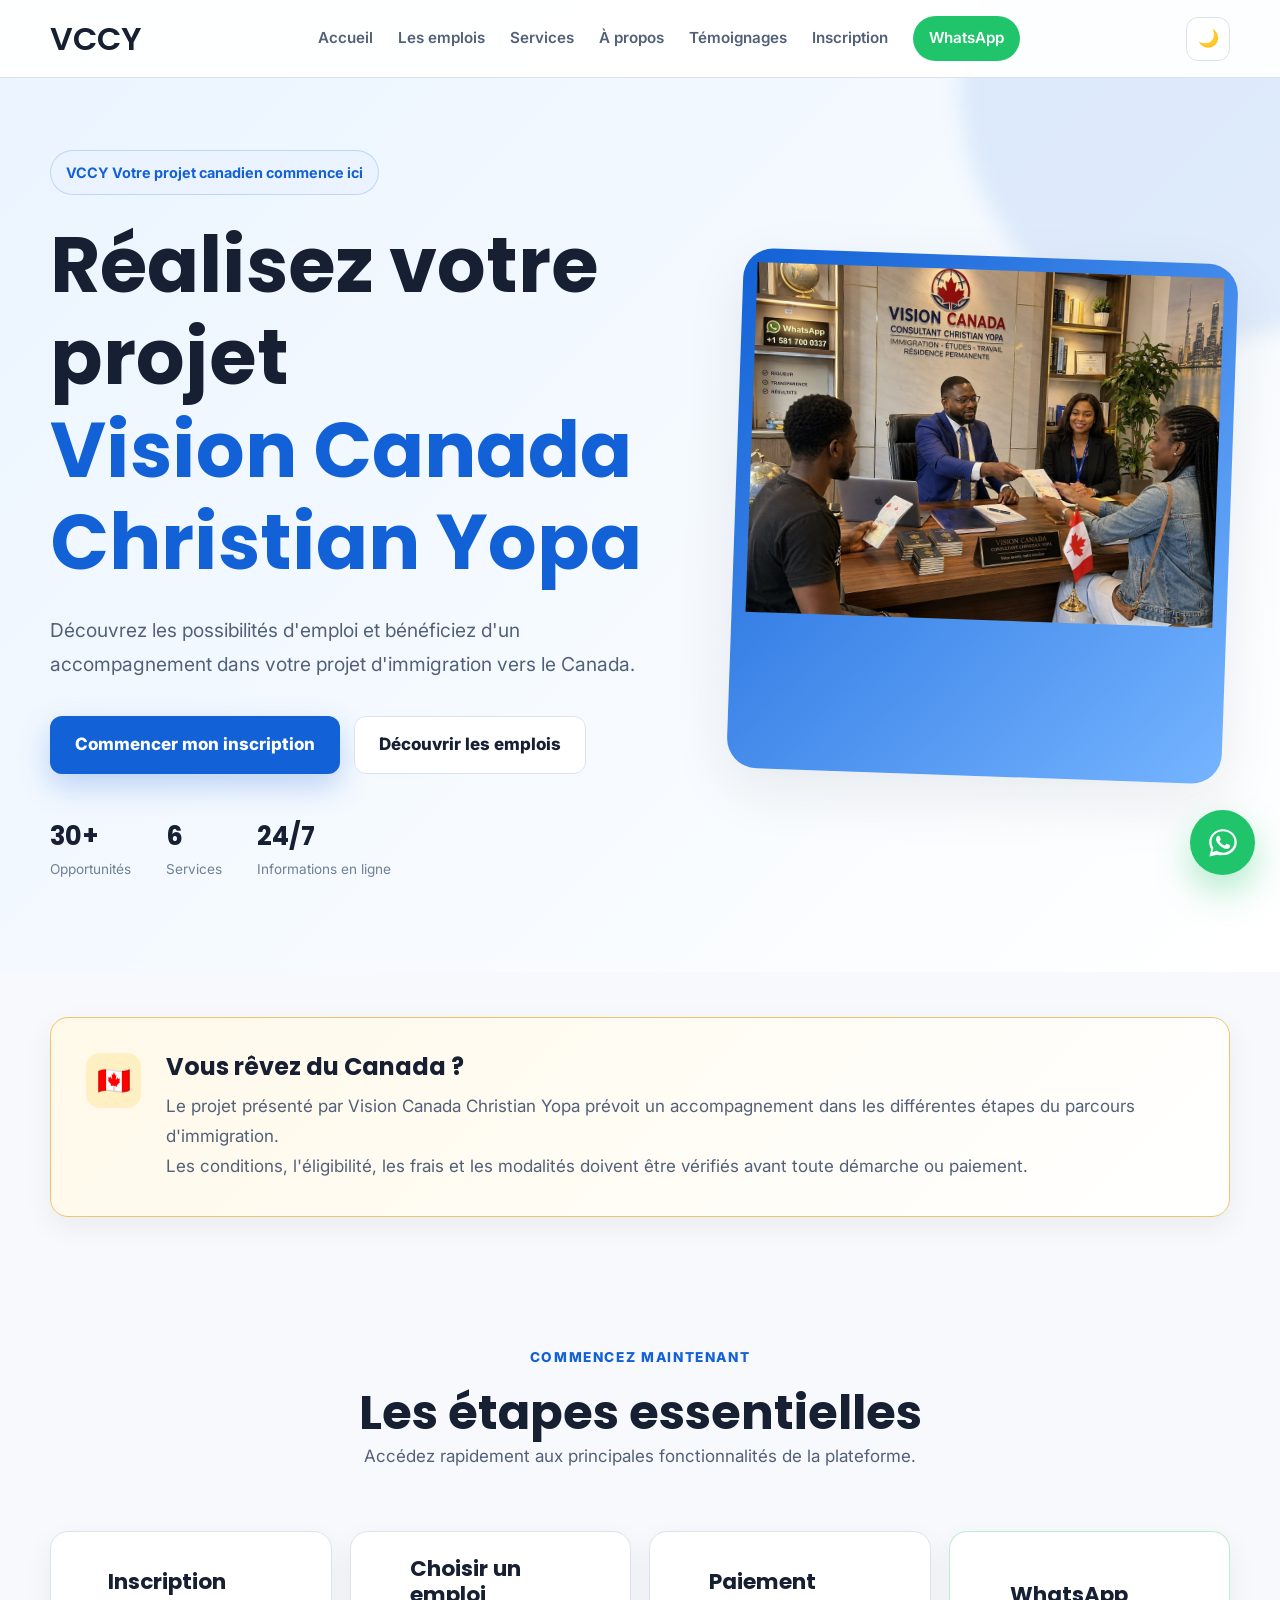
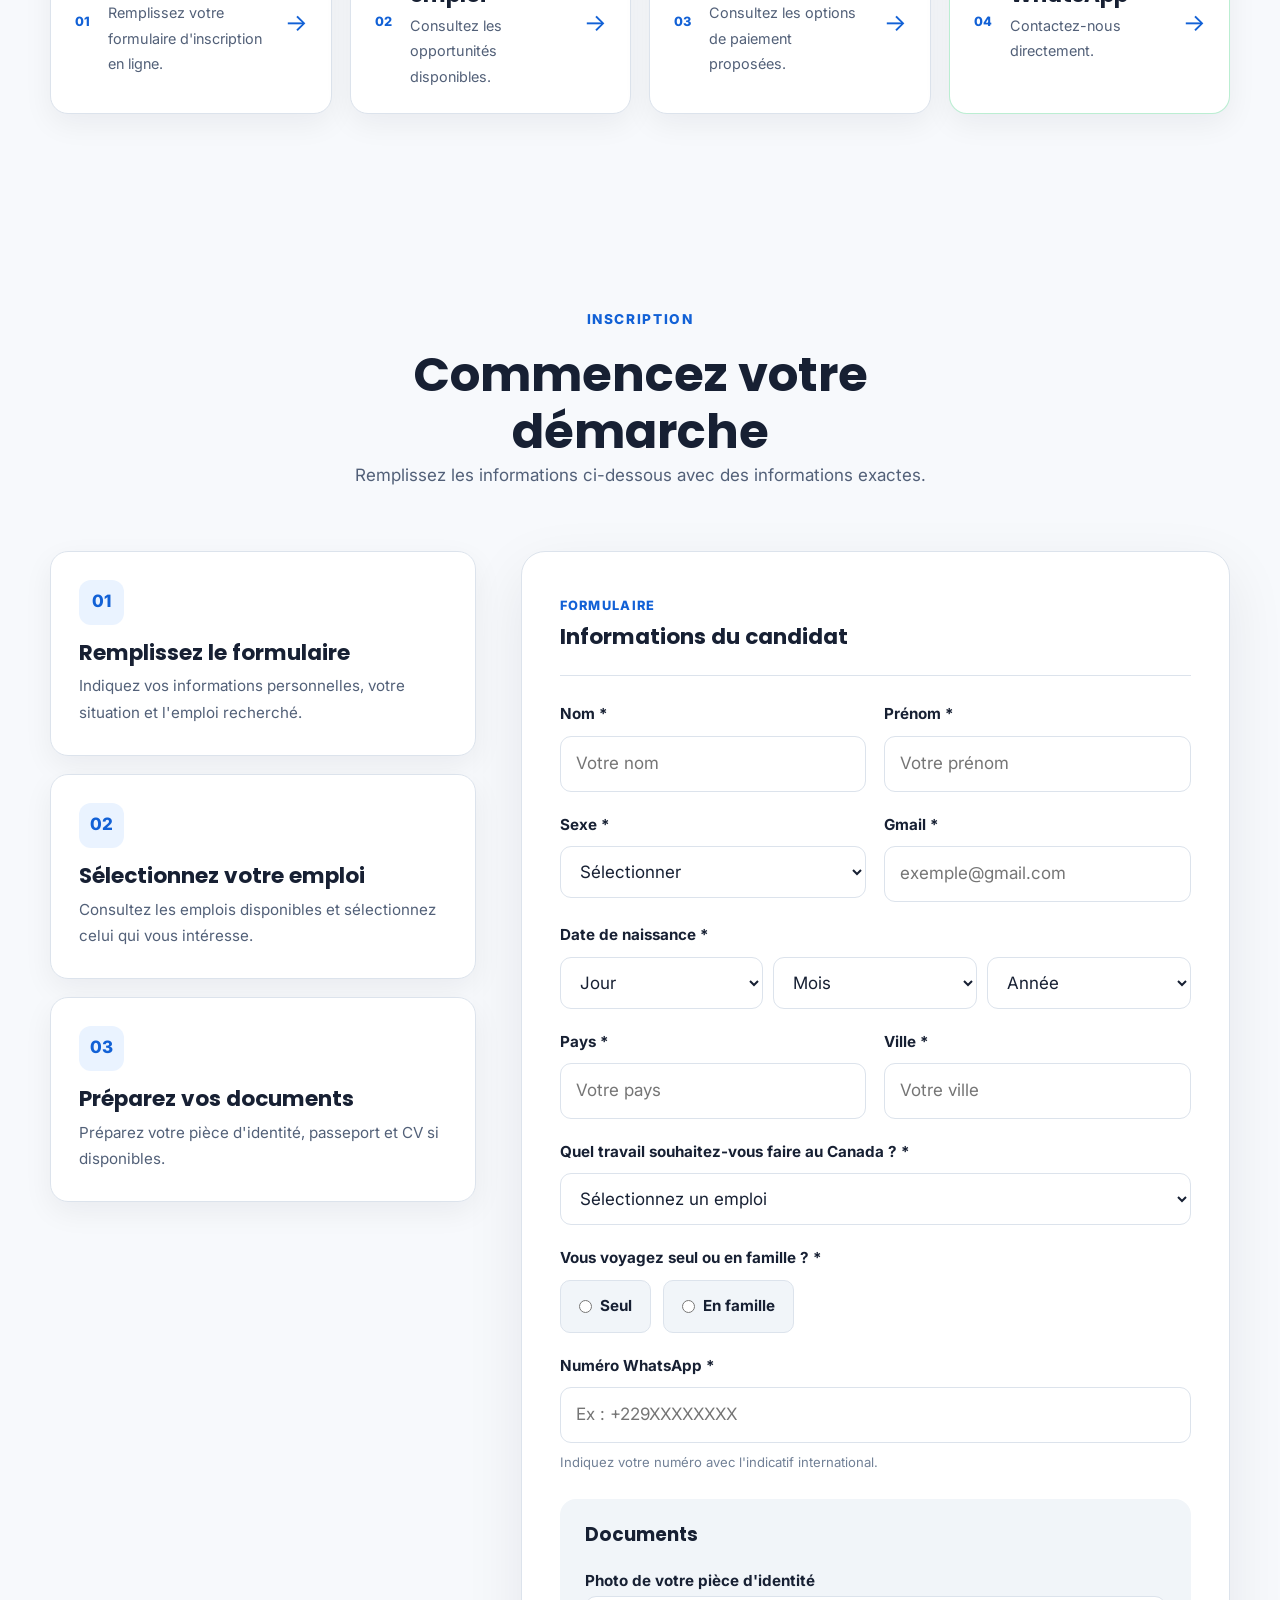
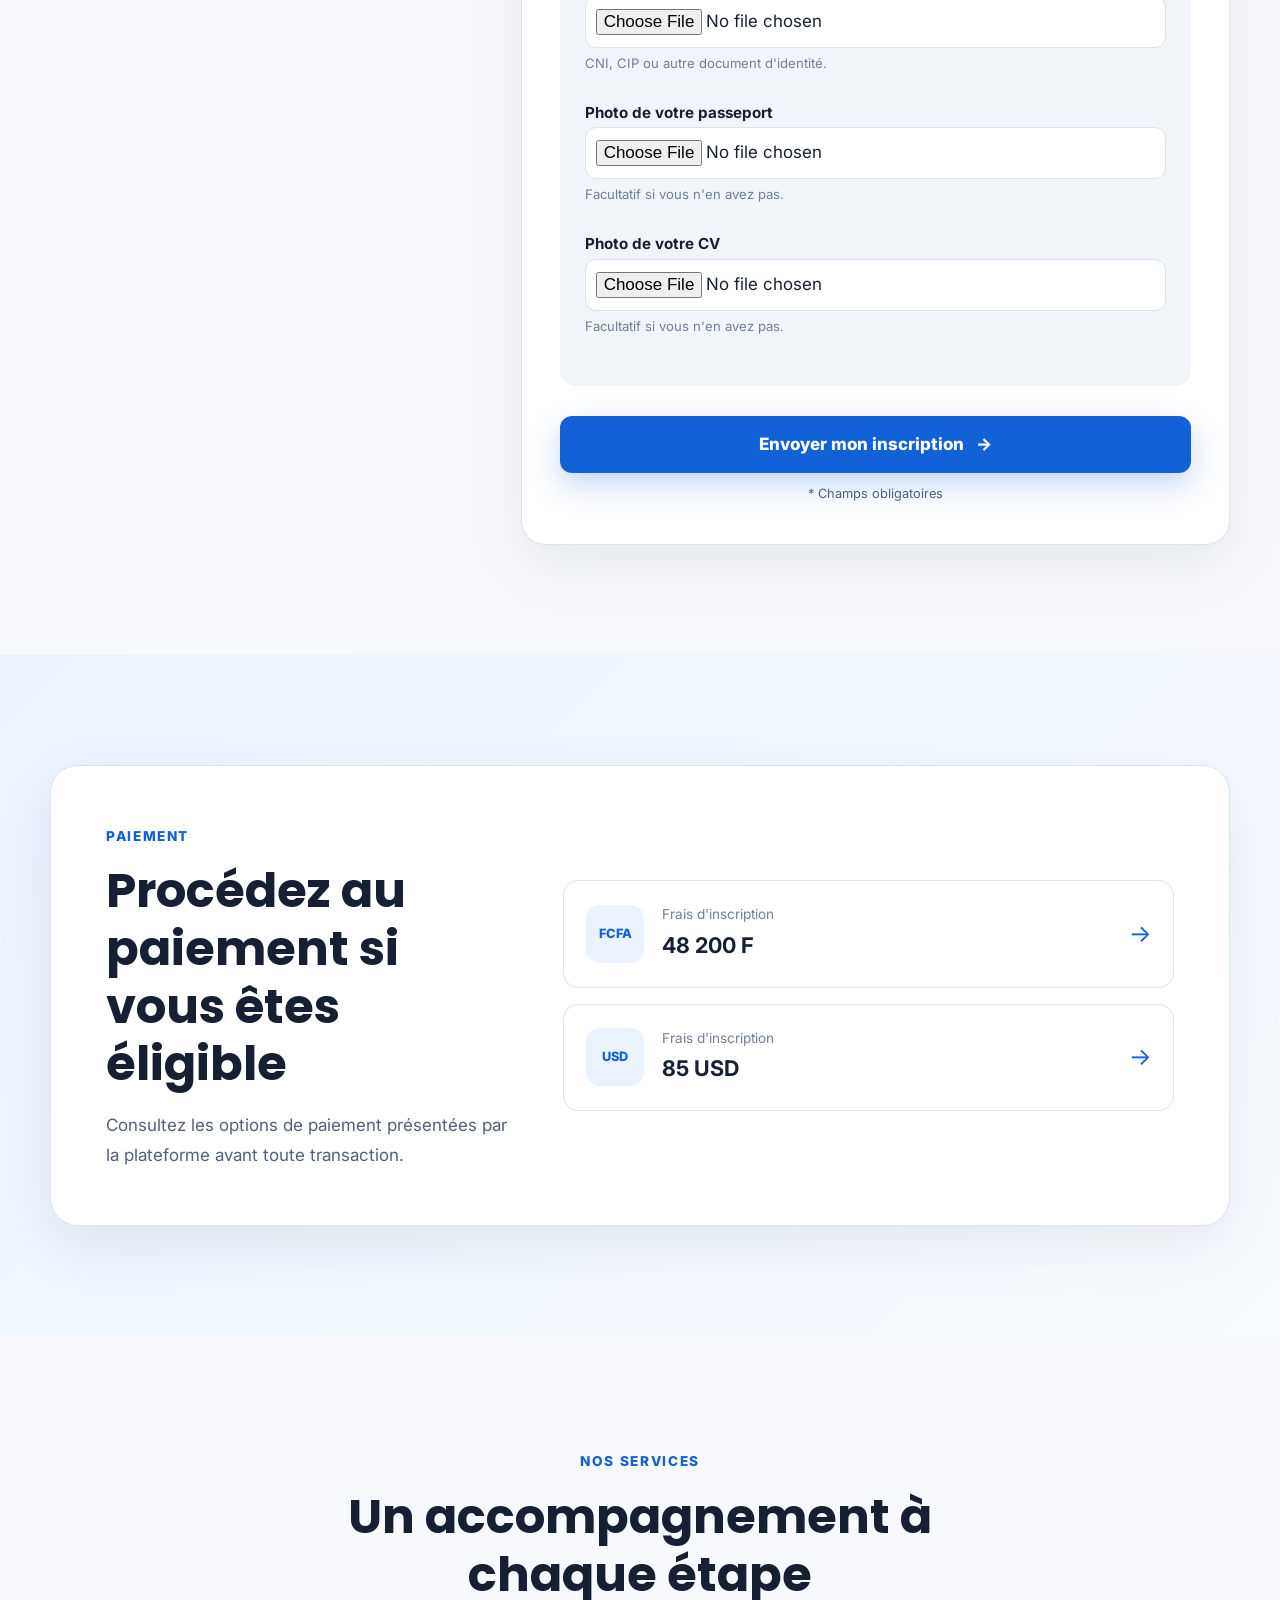
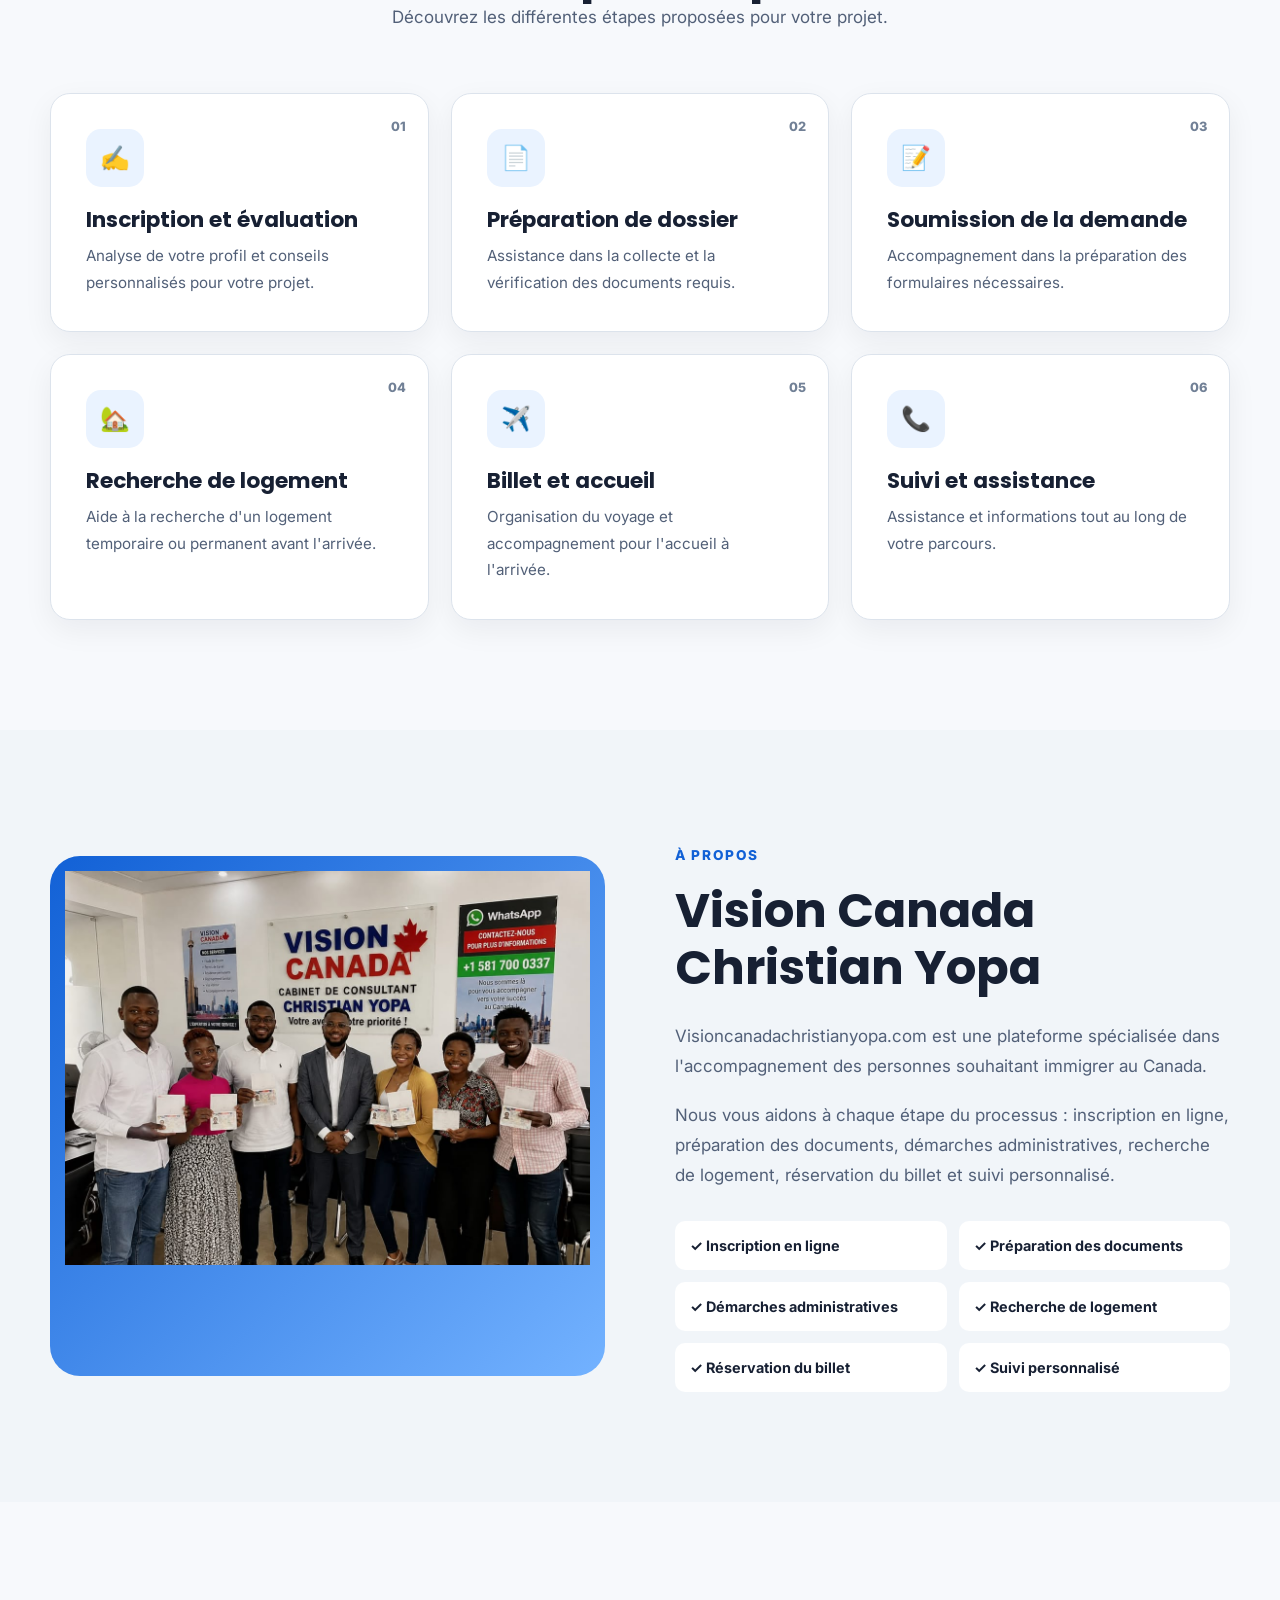
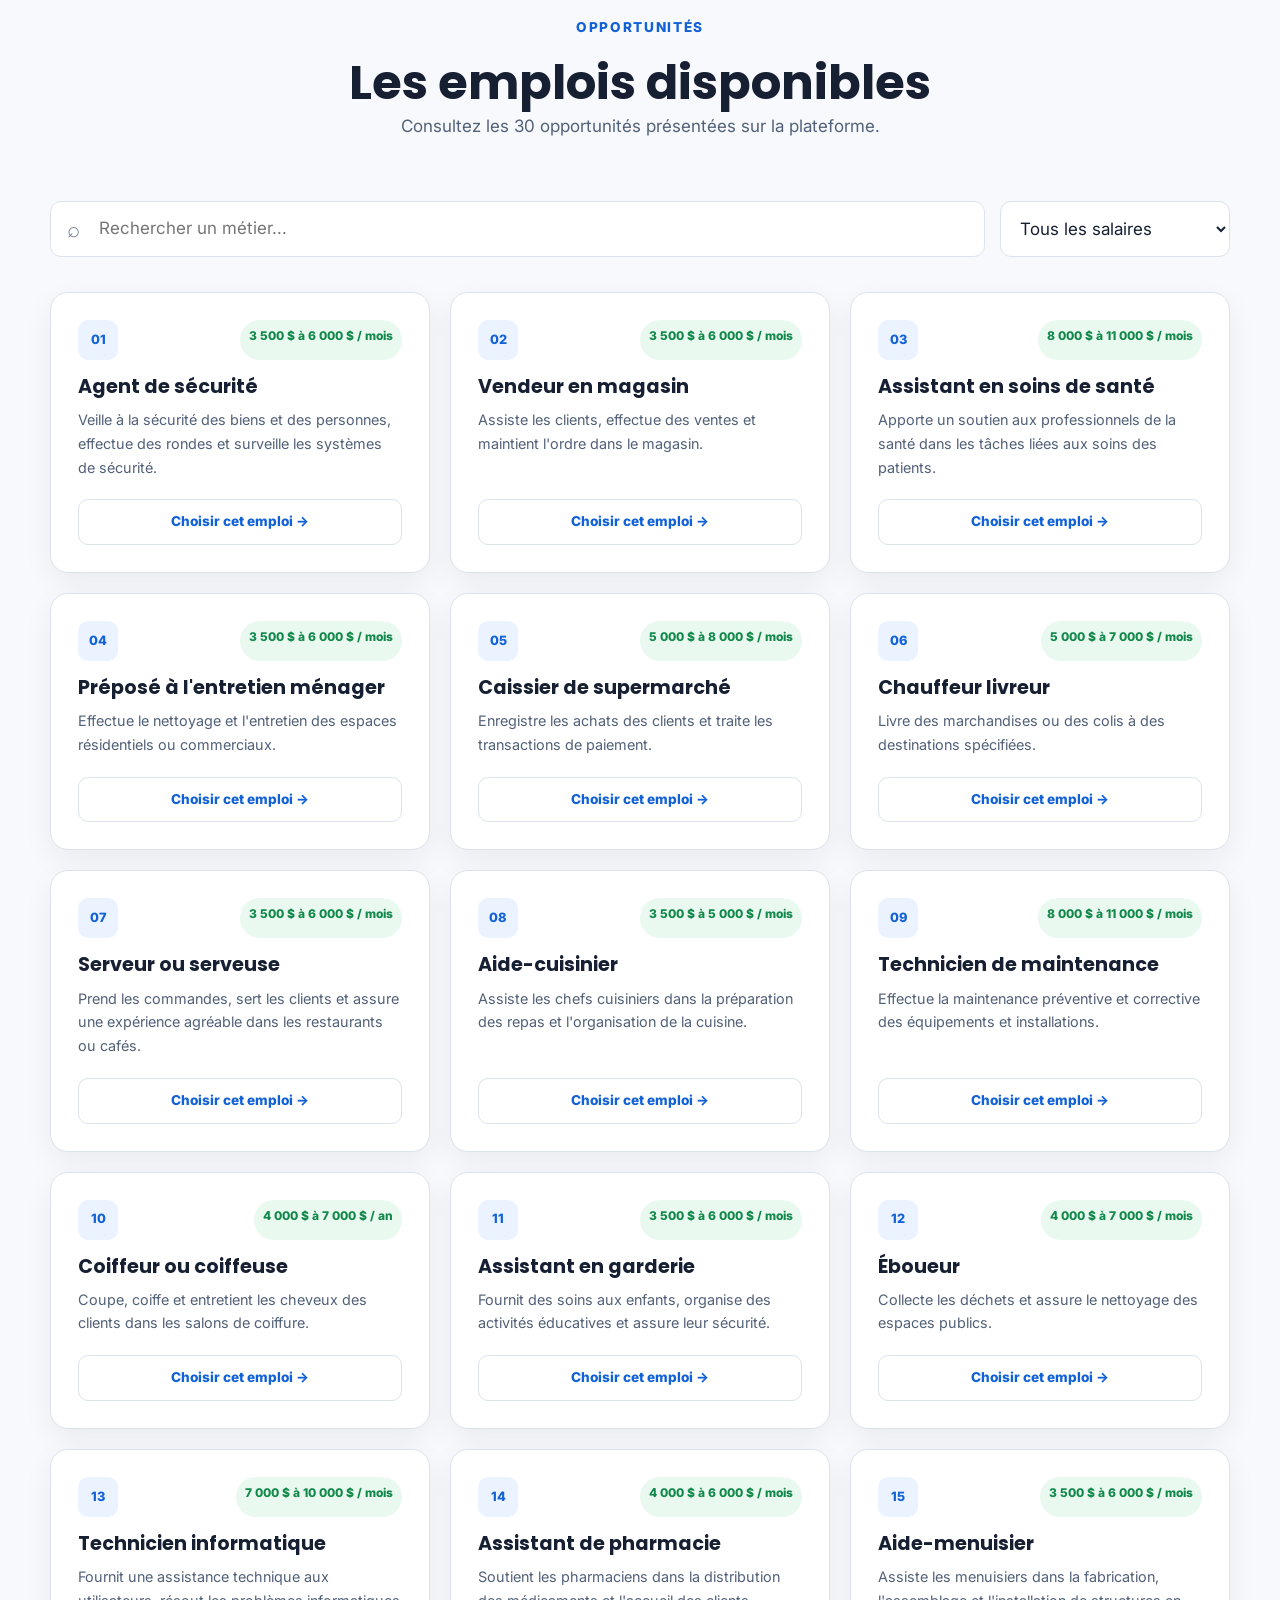
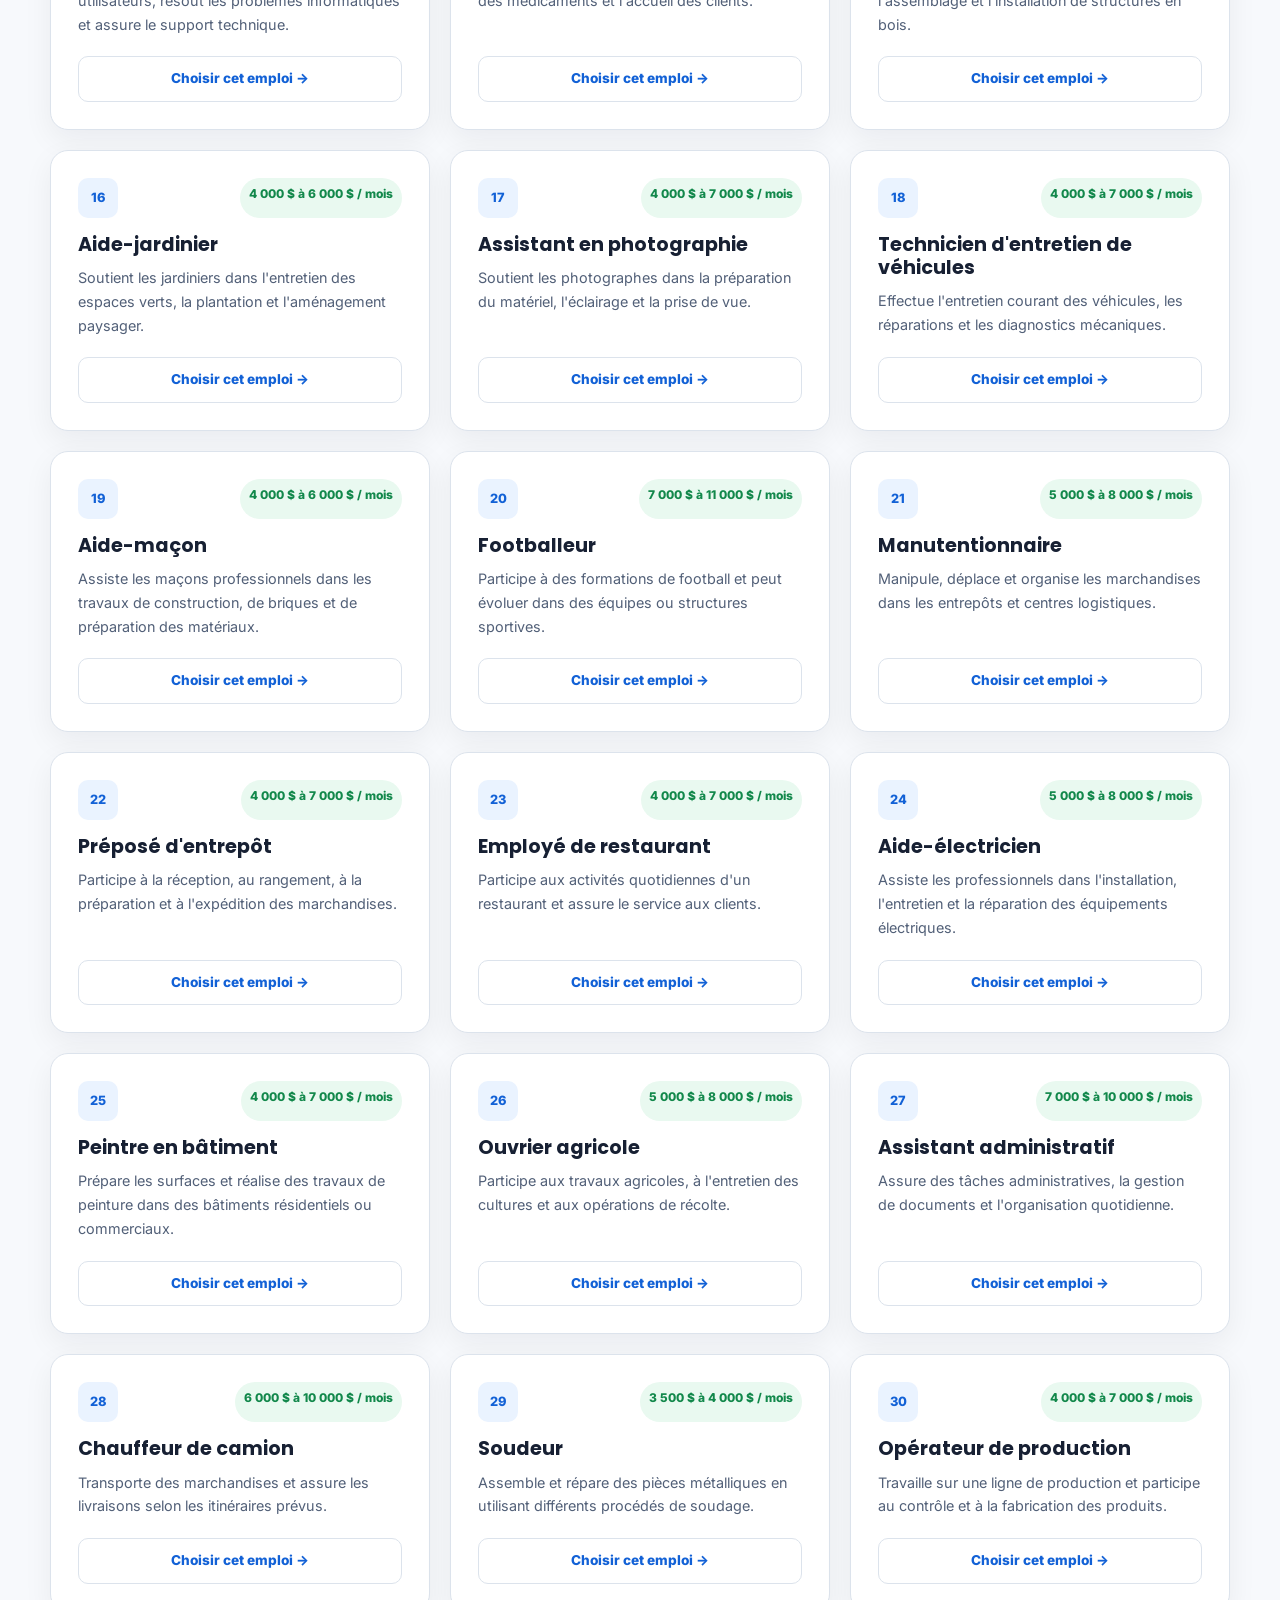
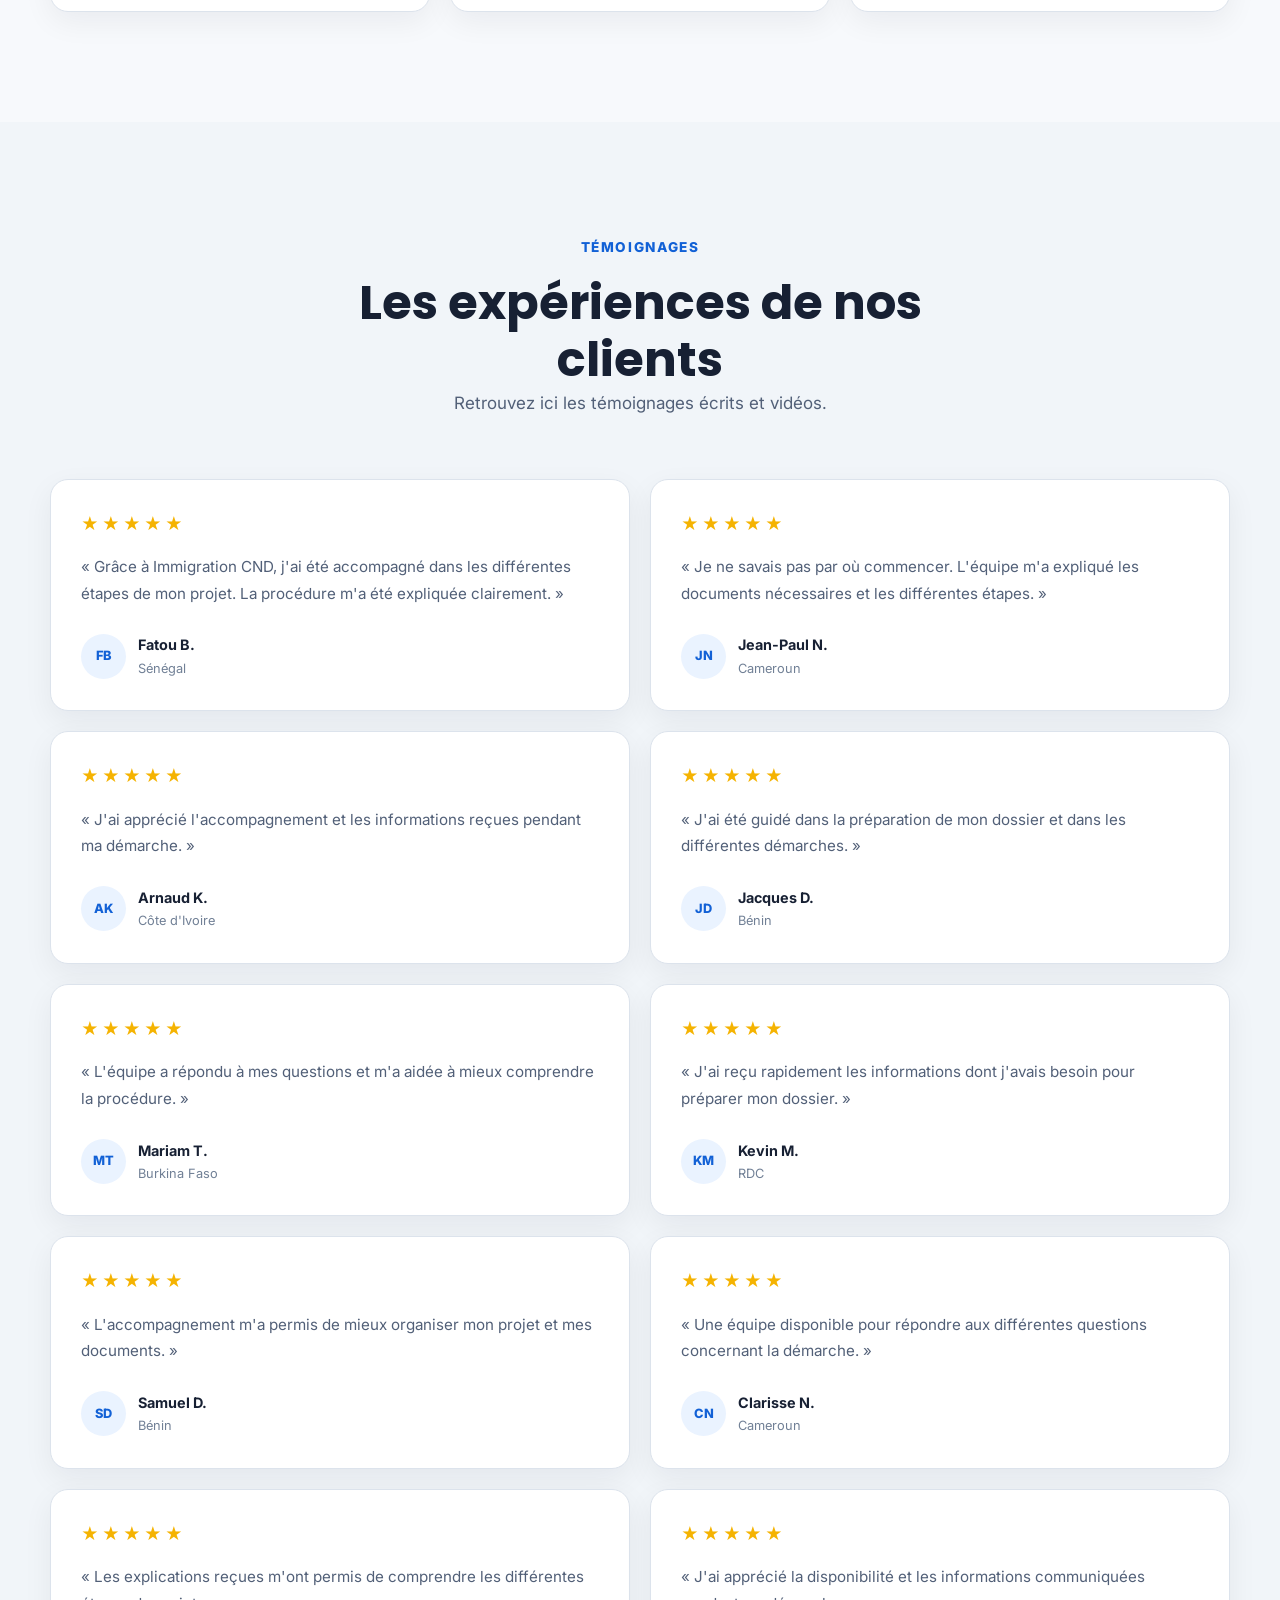
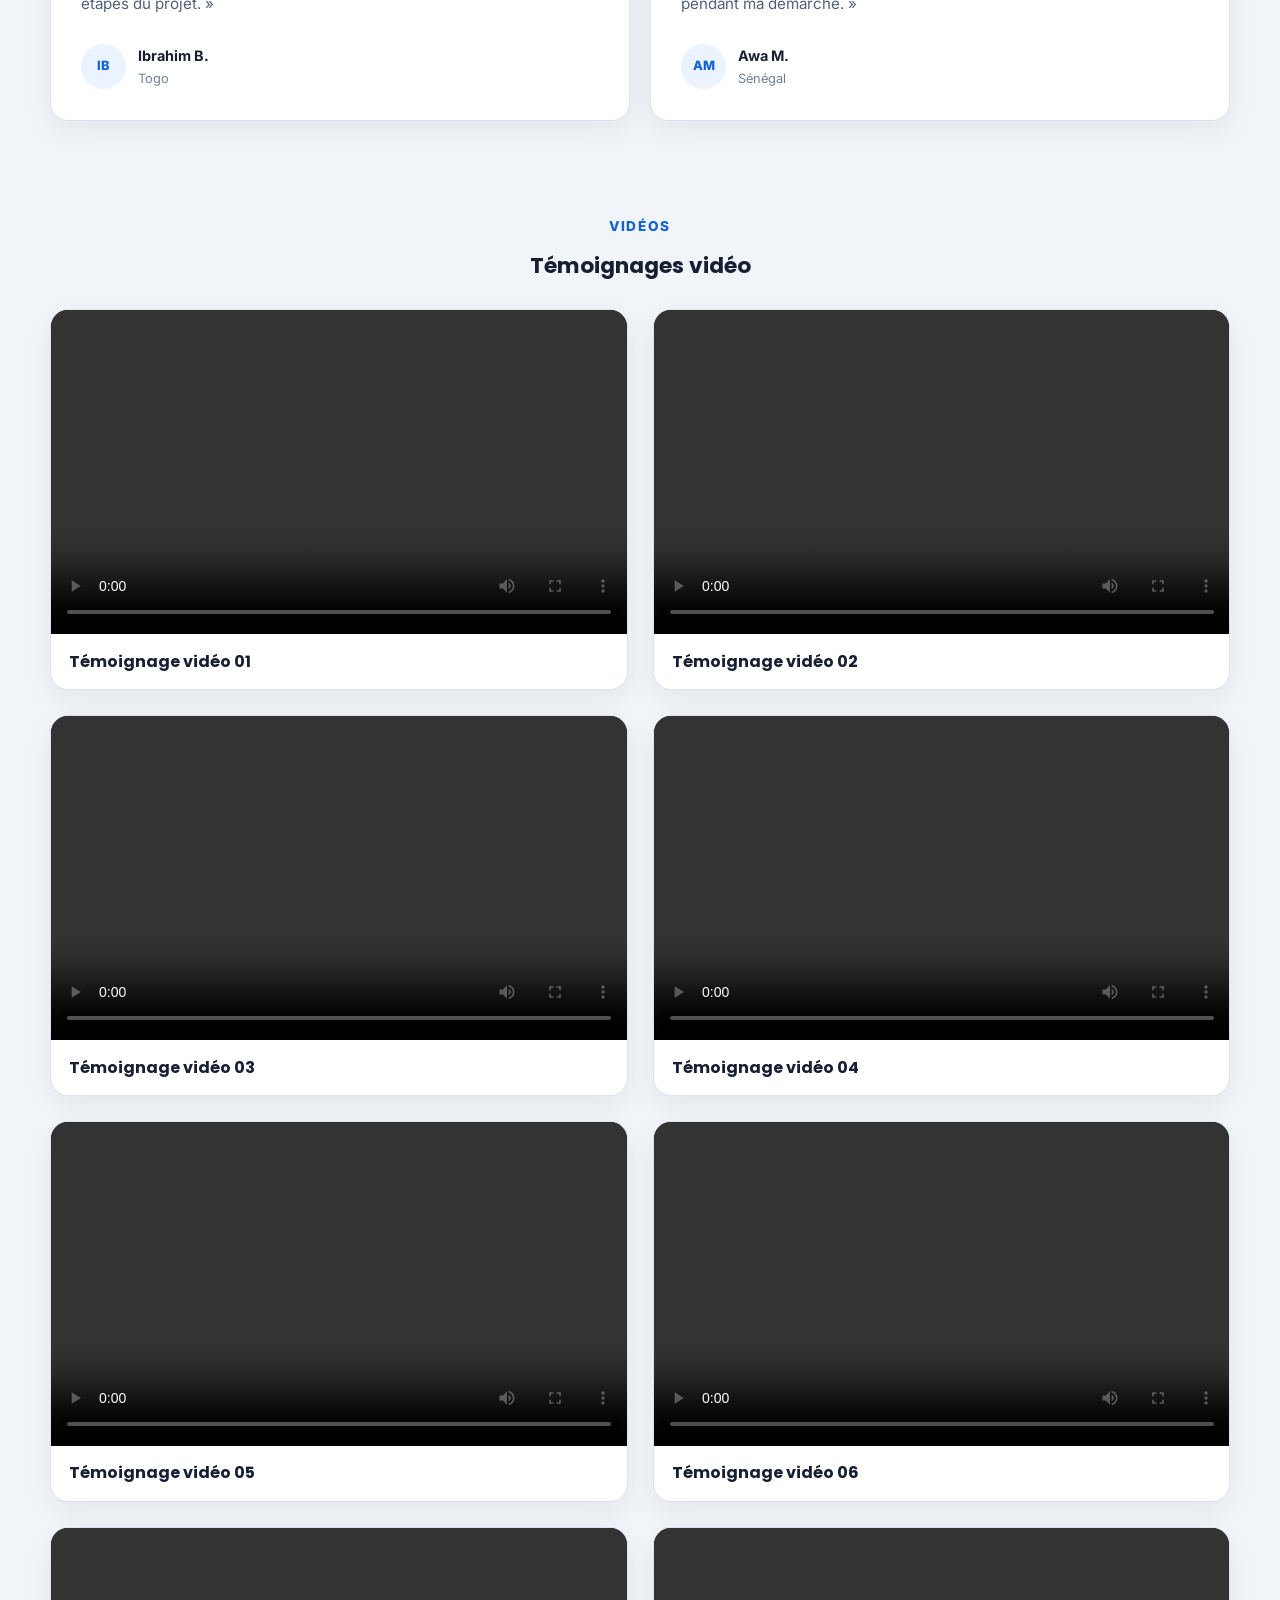
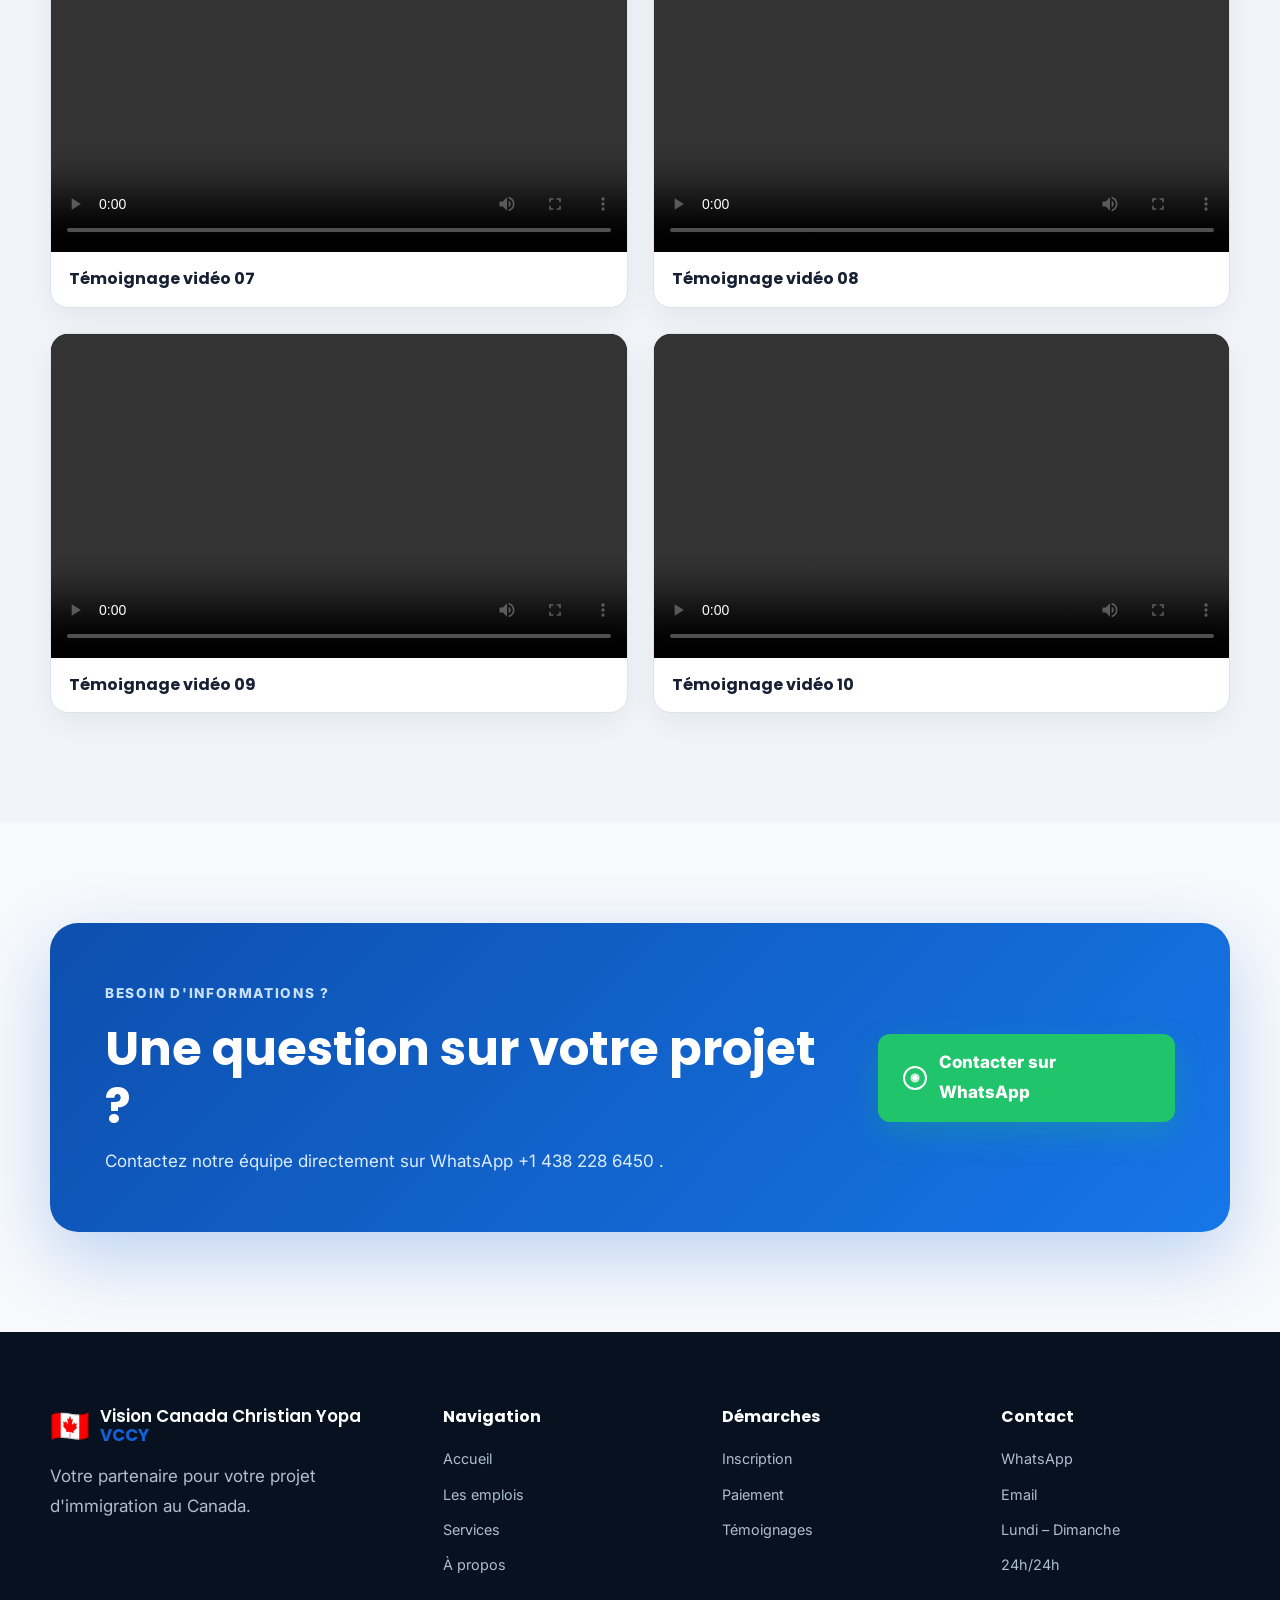
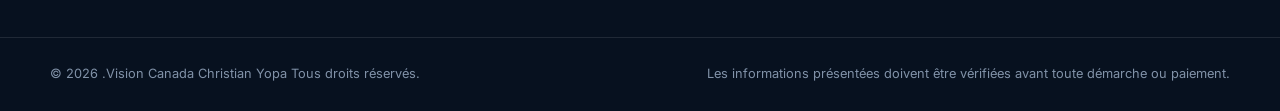
==== commit fbb91487: "Update hero badge text in index.html" ====
--- a/index.html
+++ b/index.html
@@ -95,7 +95,7 @@
         <div class="hero-content">
 
             <div class="hero-badge">
-                🇨🇦 Votre projet canadien commence ici
+            VCCY Votre projet canadien commence ici
             </div>
 
             <h1>
@@ -113,7 +113,6 @@
 
                 <a href="#registration" class="btn btn-primary">
                     Commencer mon inscription
-                    <span>→</span>
                 </a>
 
                 <a href="#jobs" class="btn btn-outline">
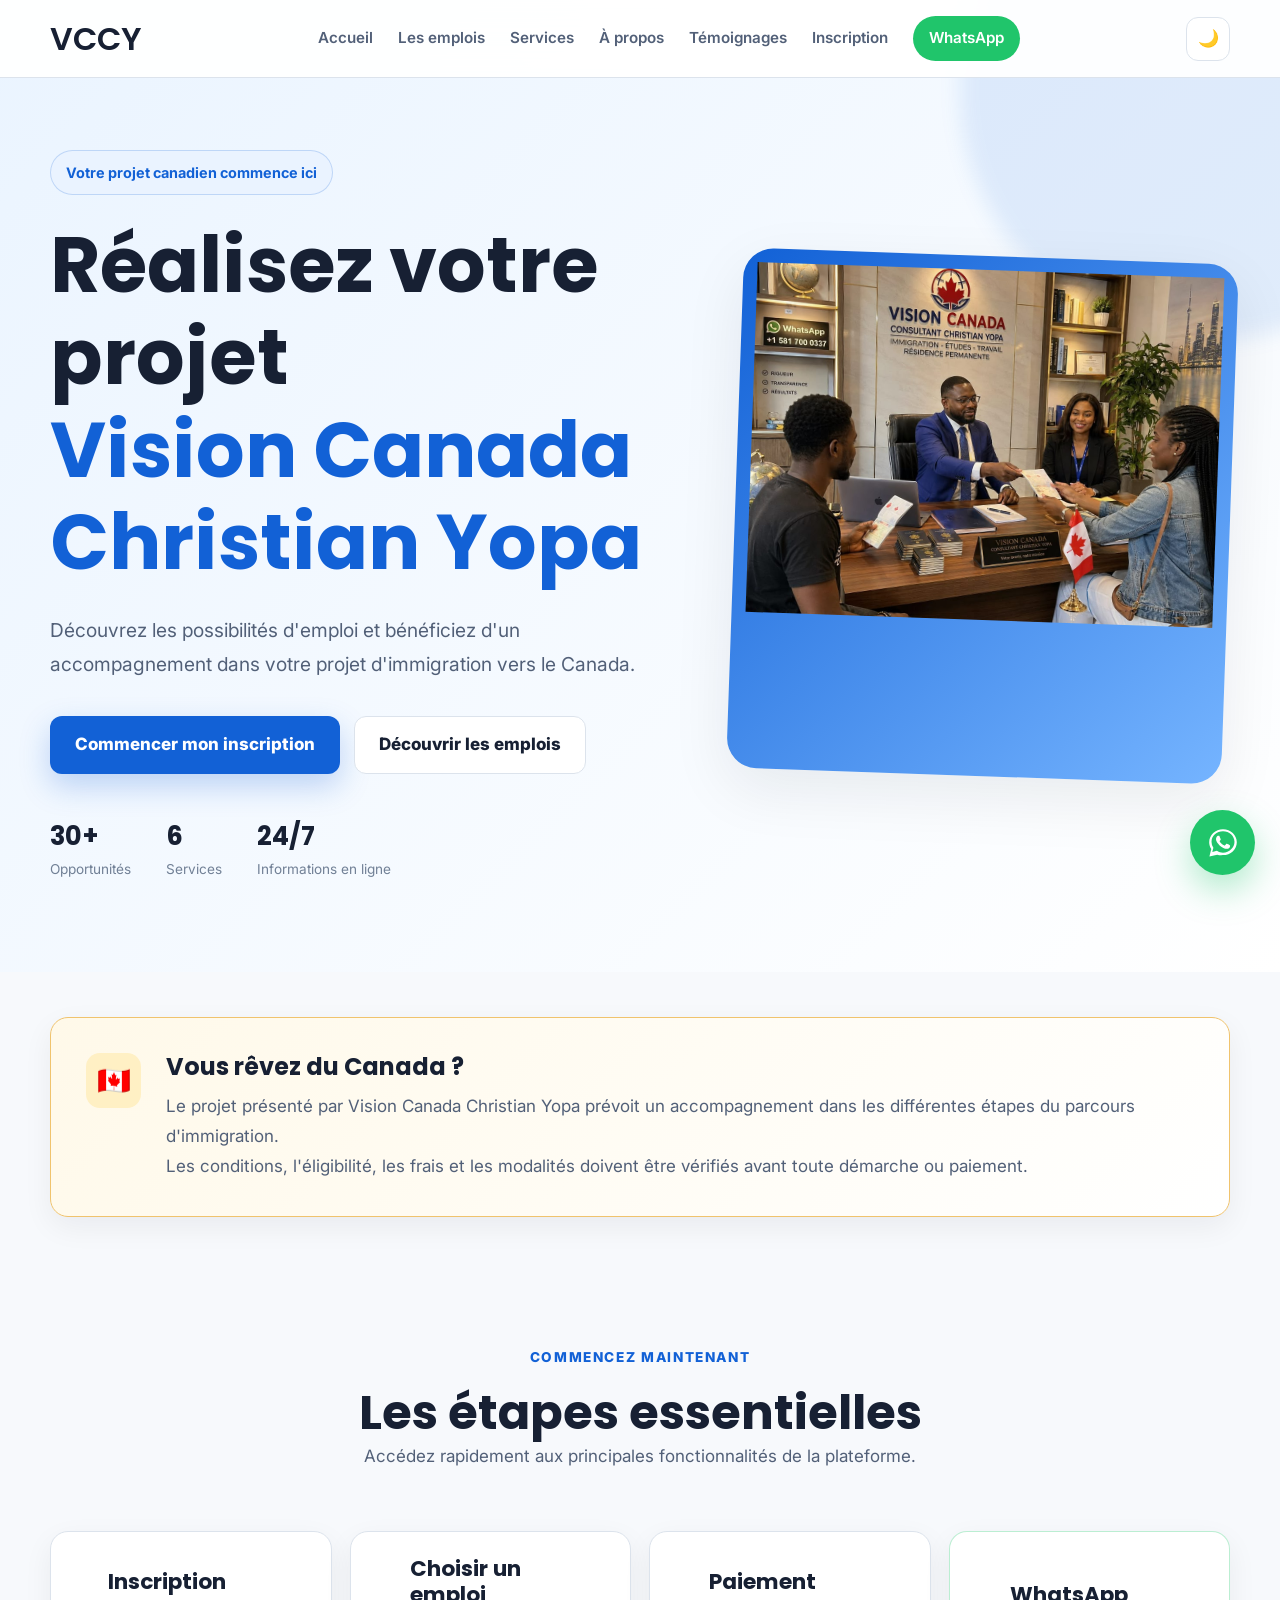
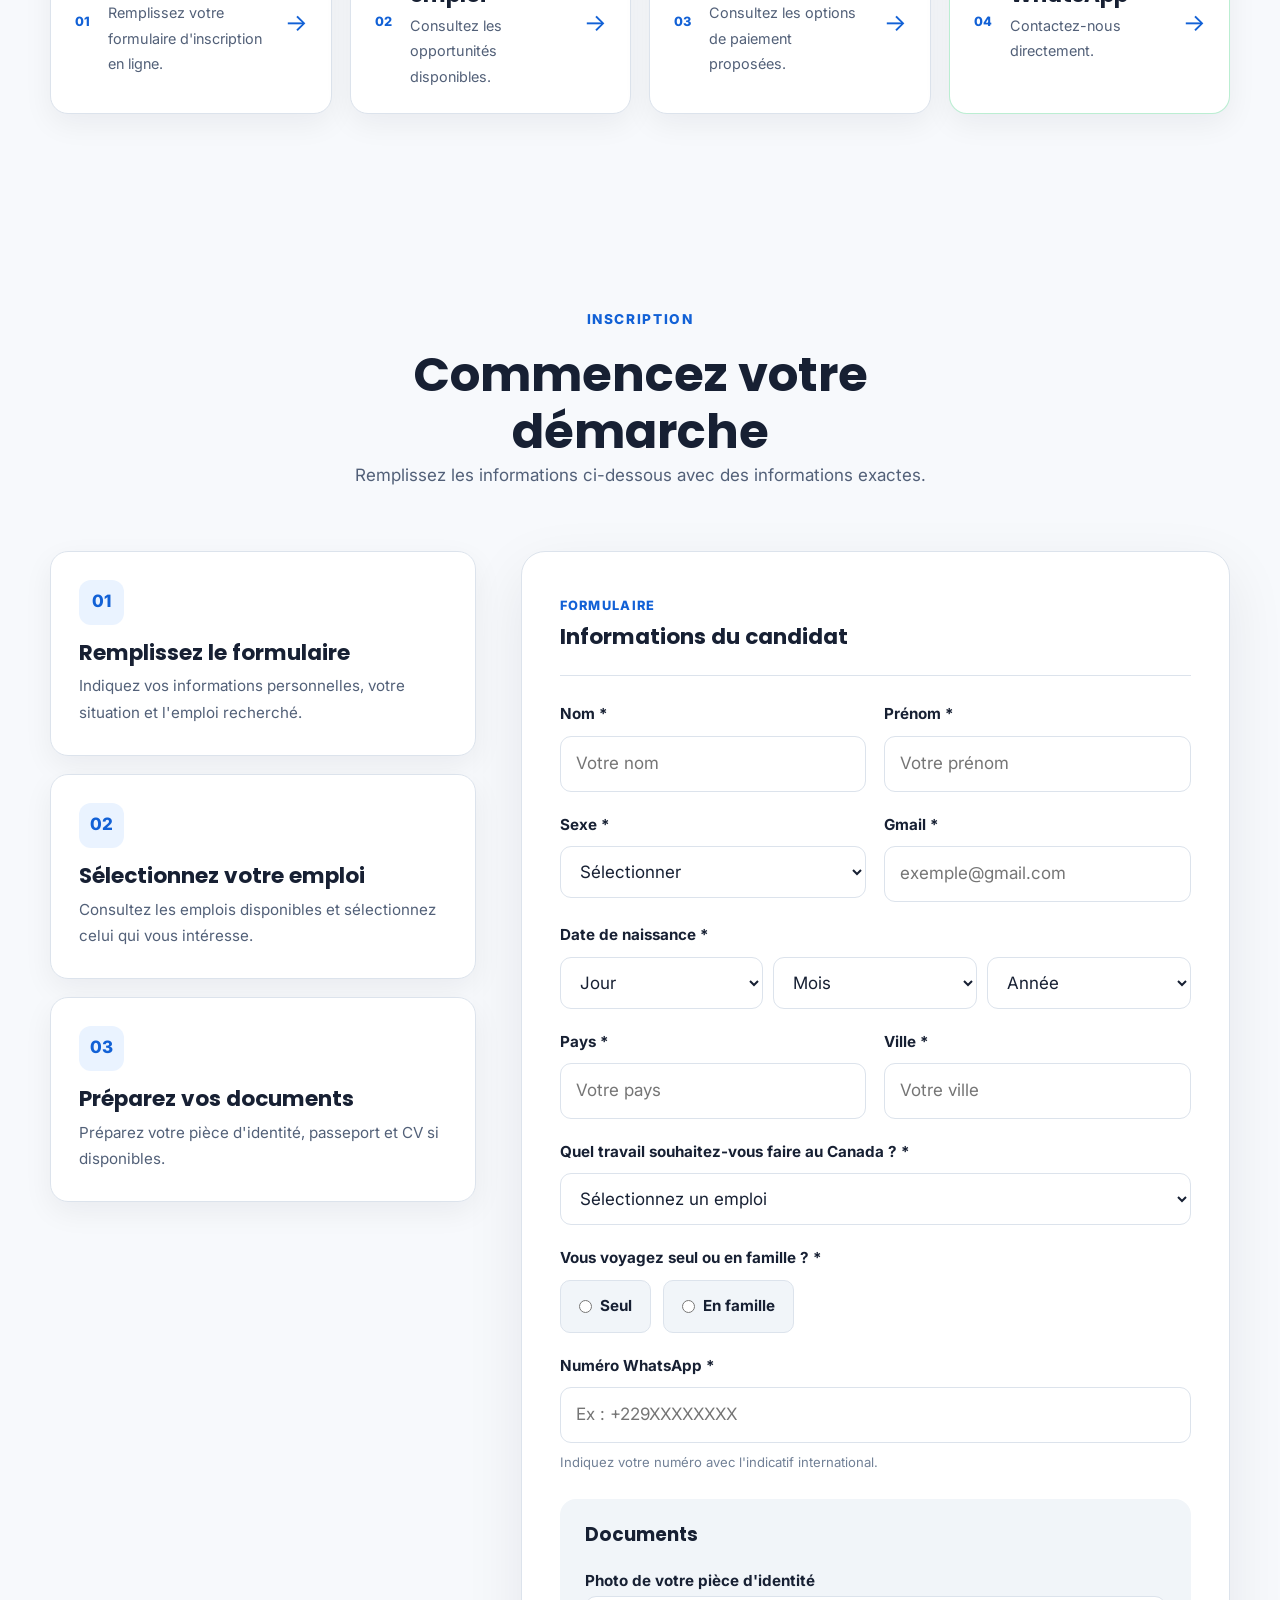
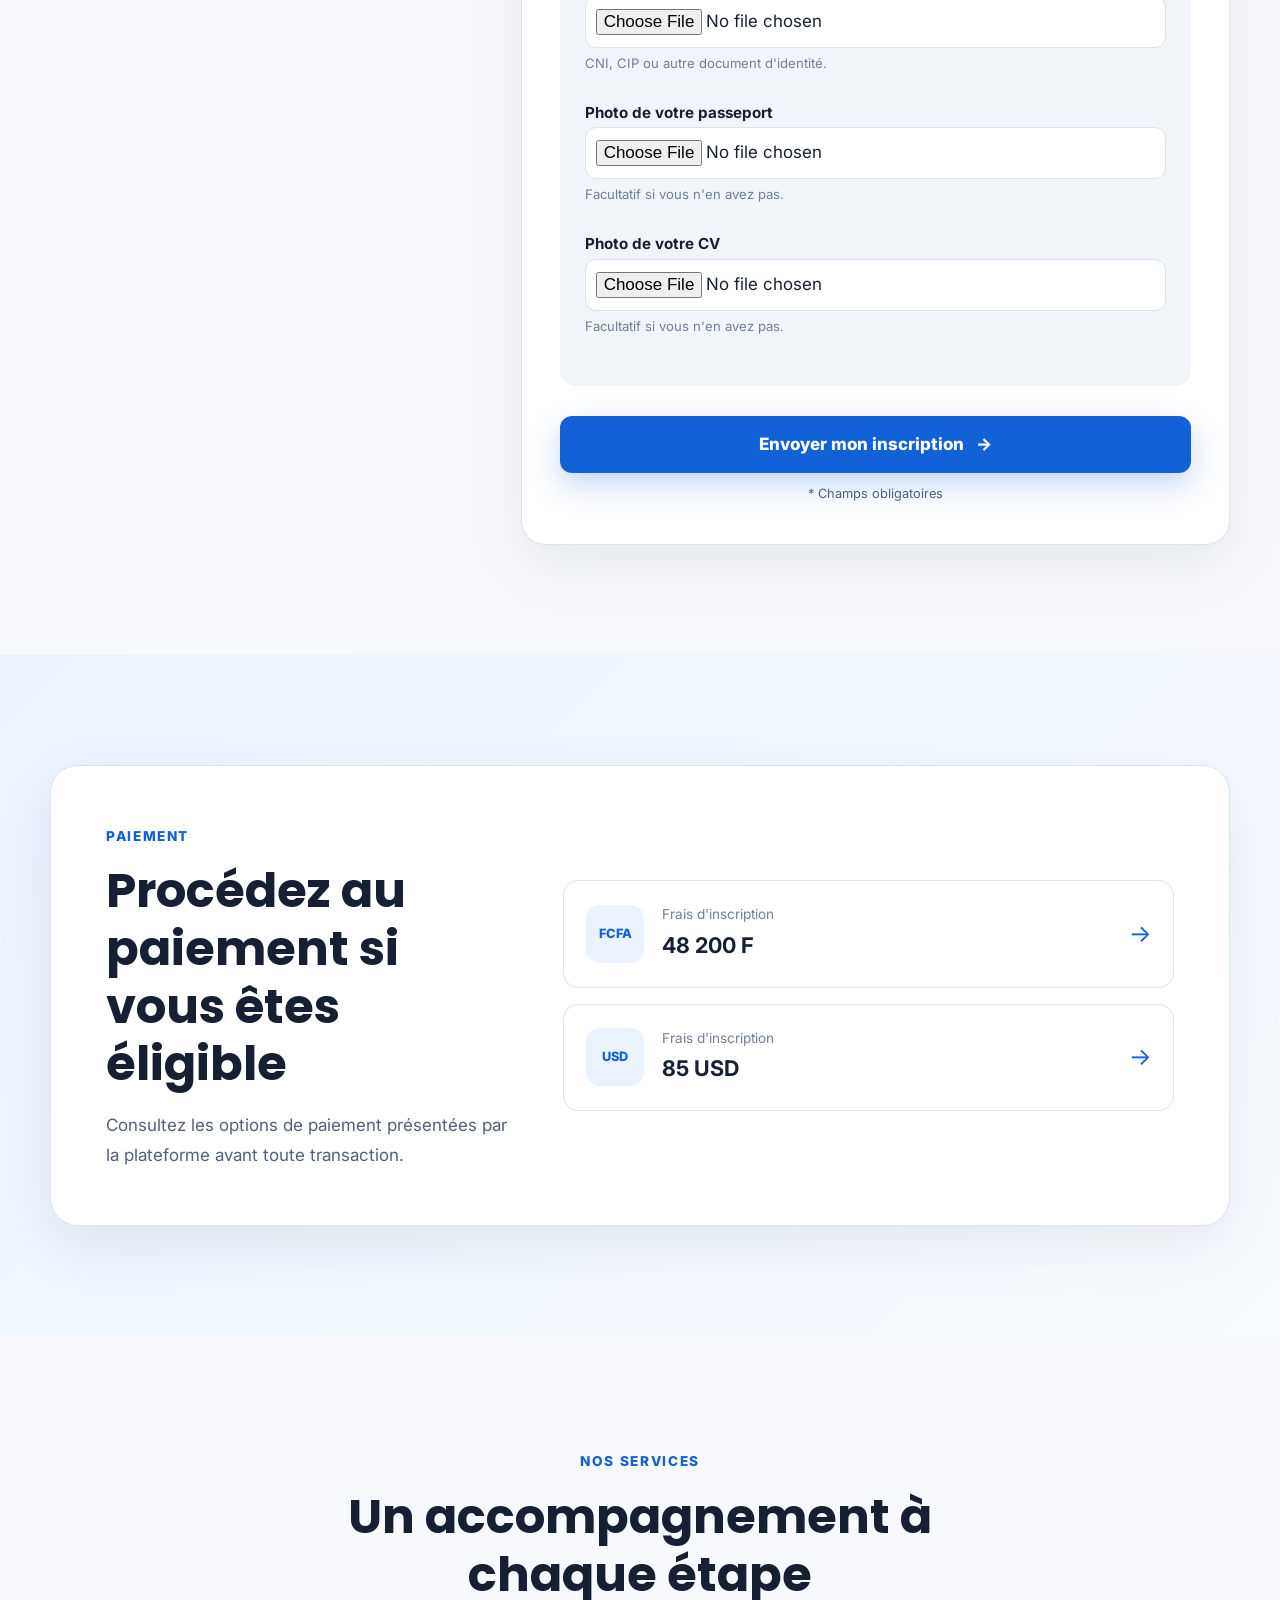
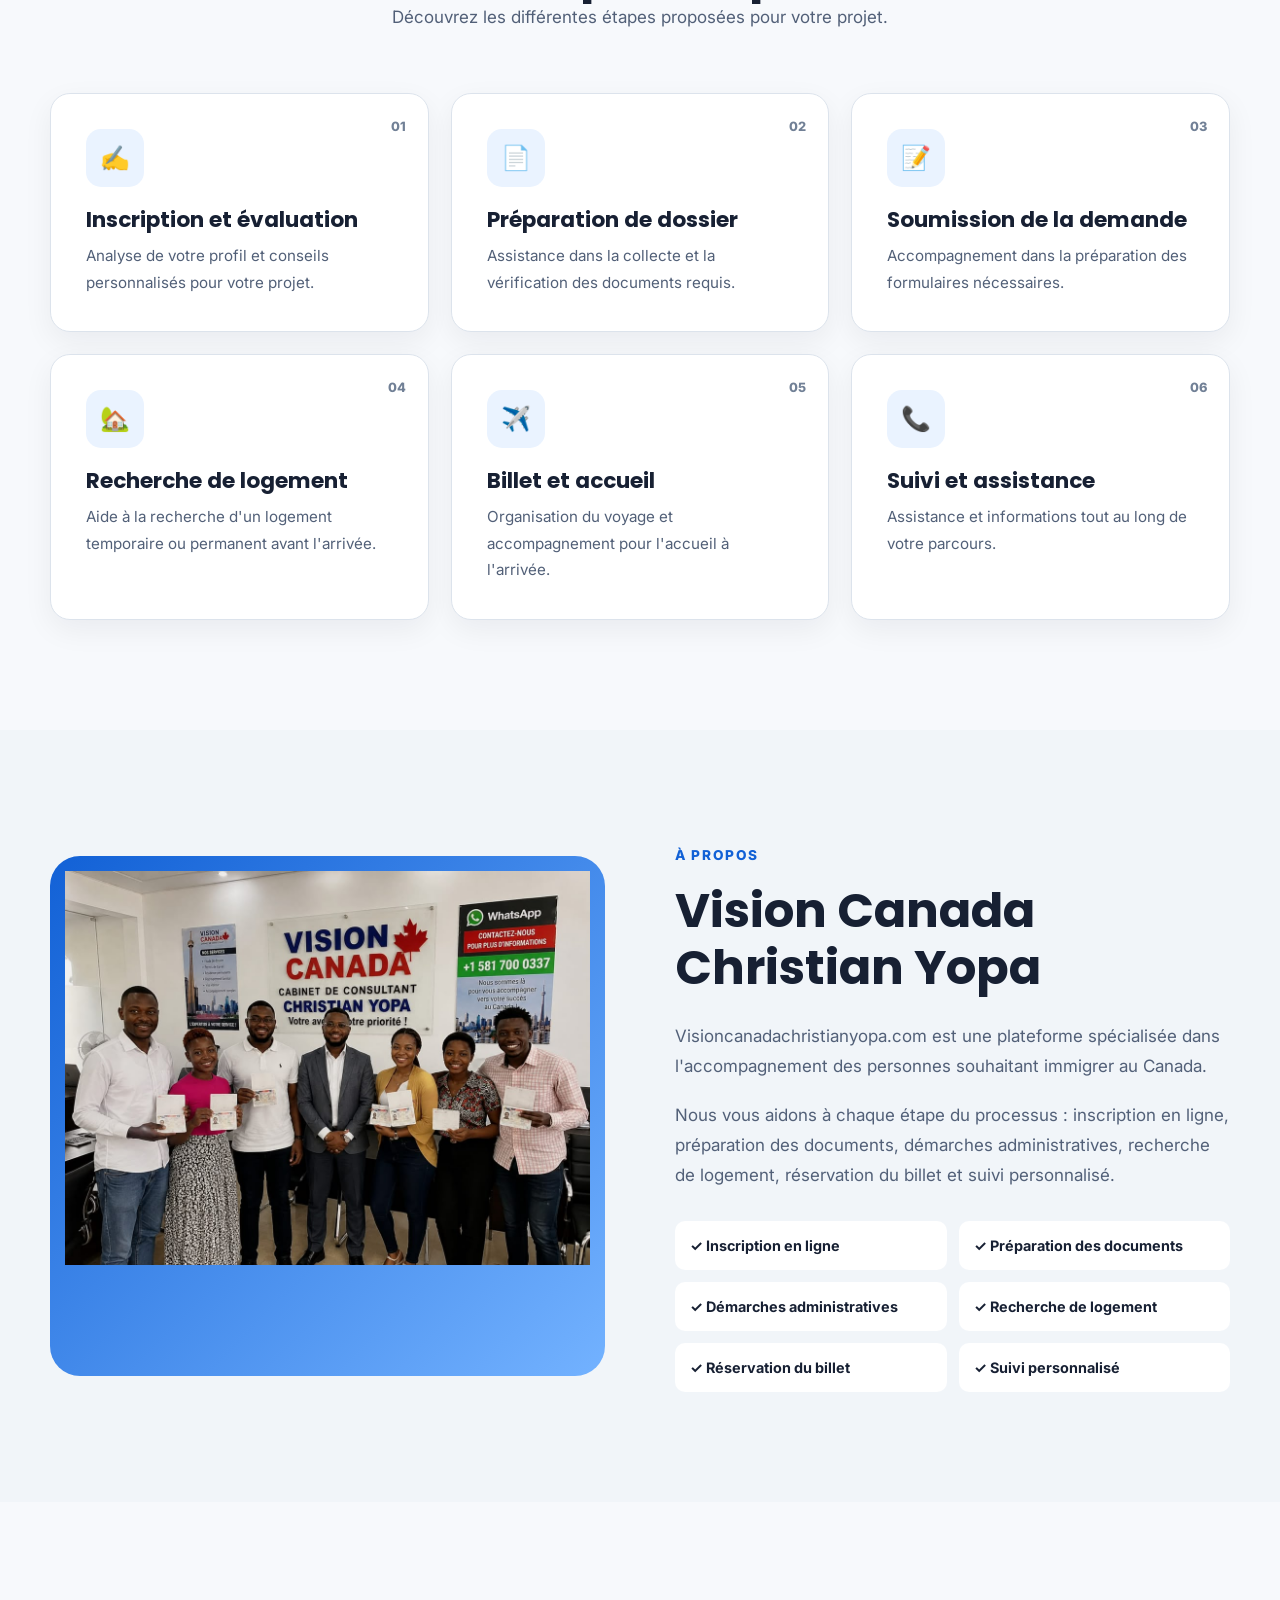
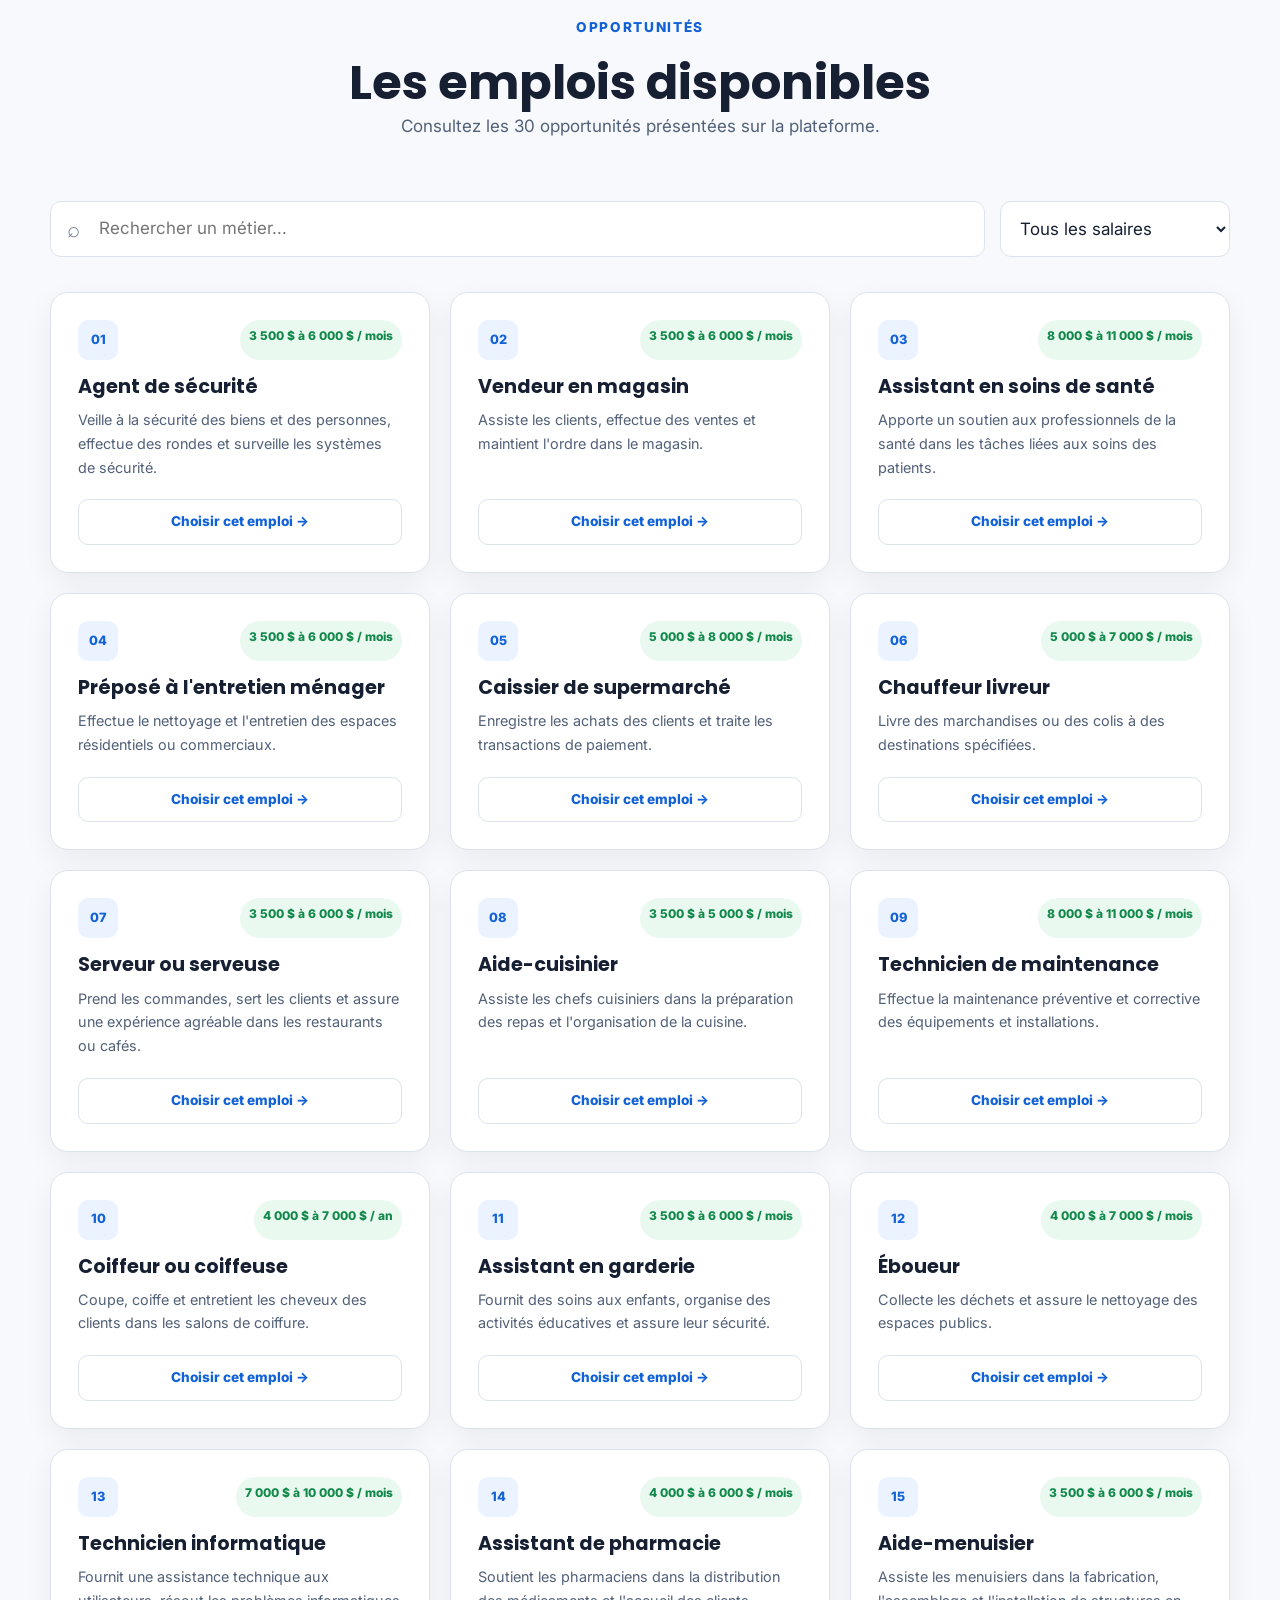
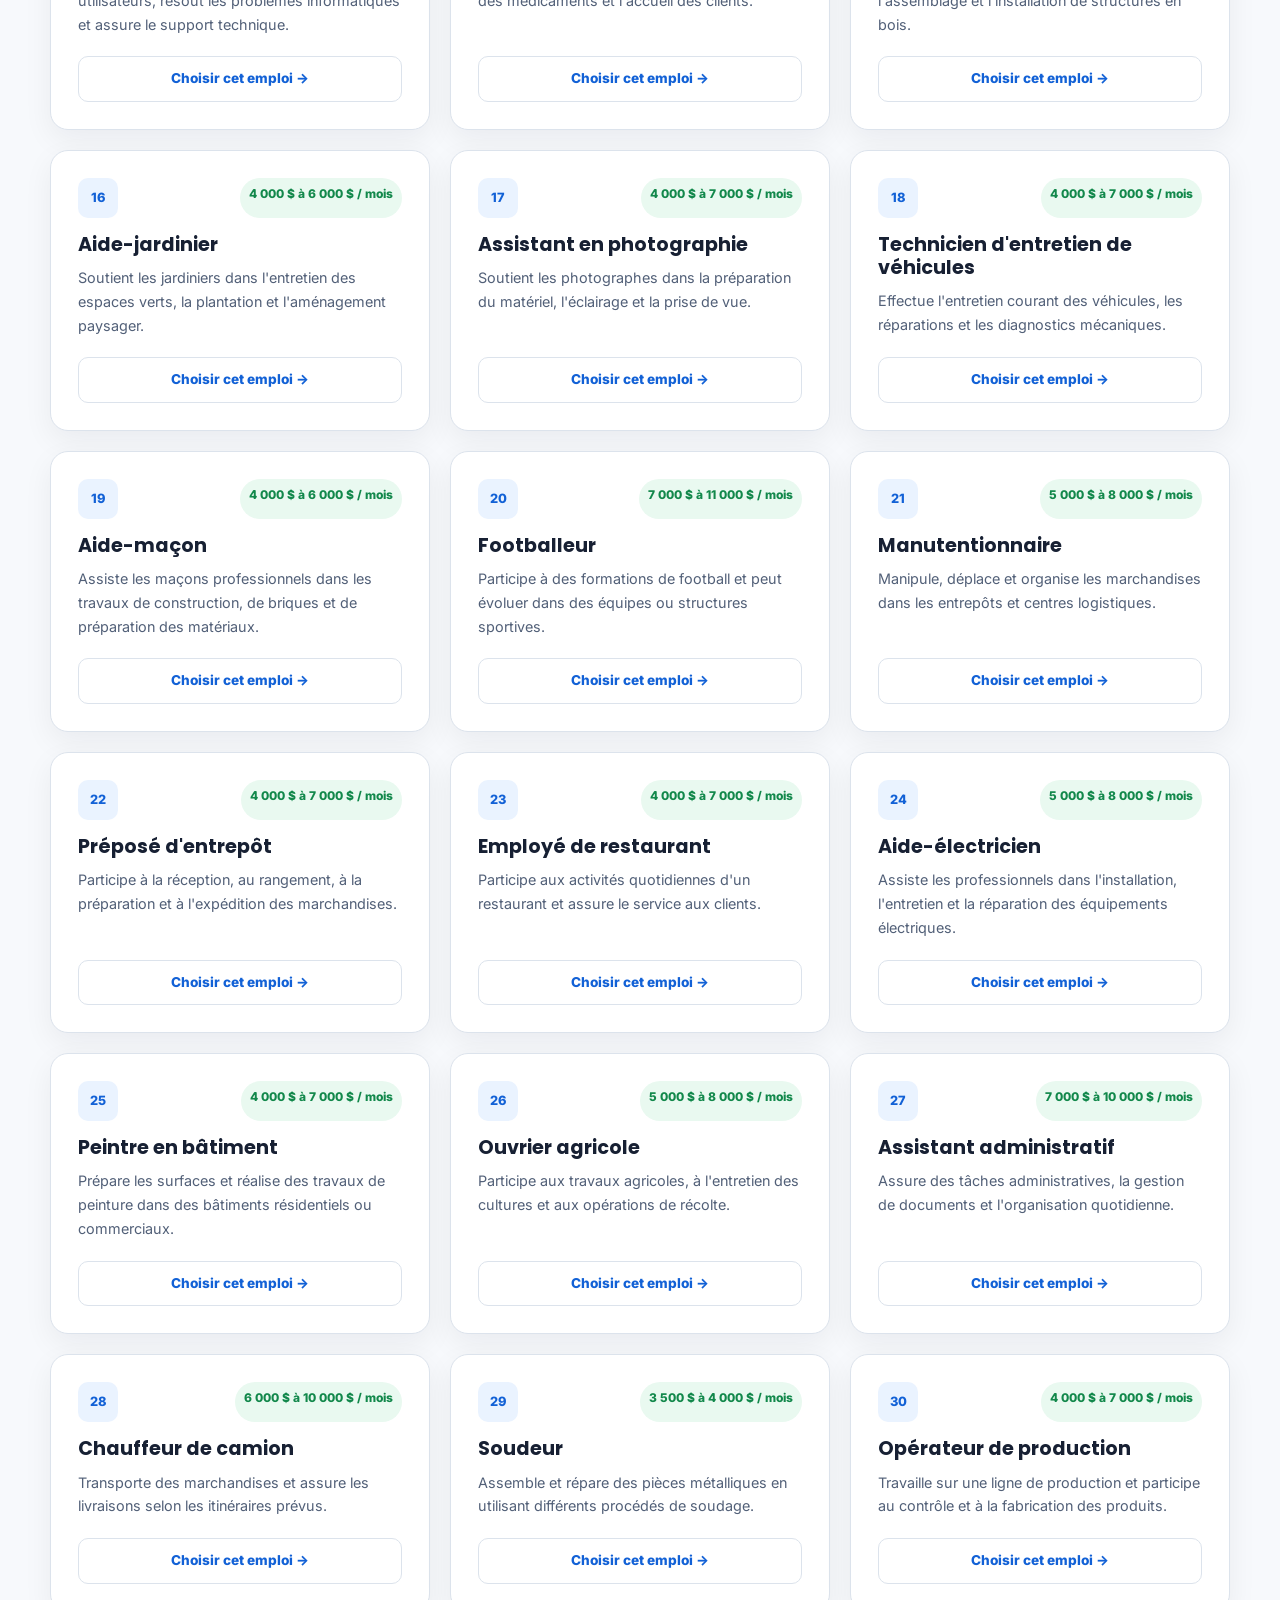
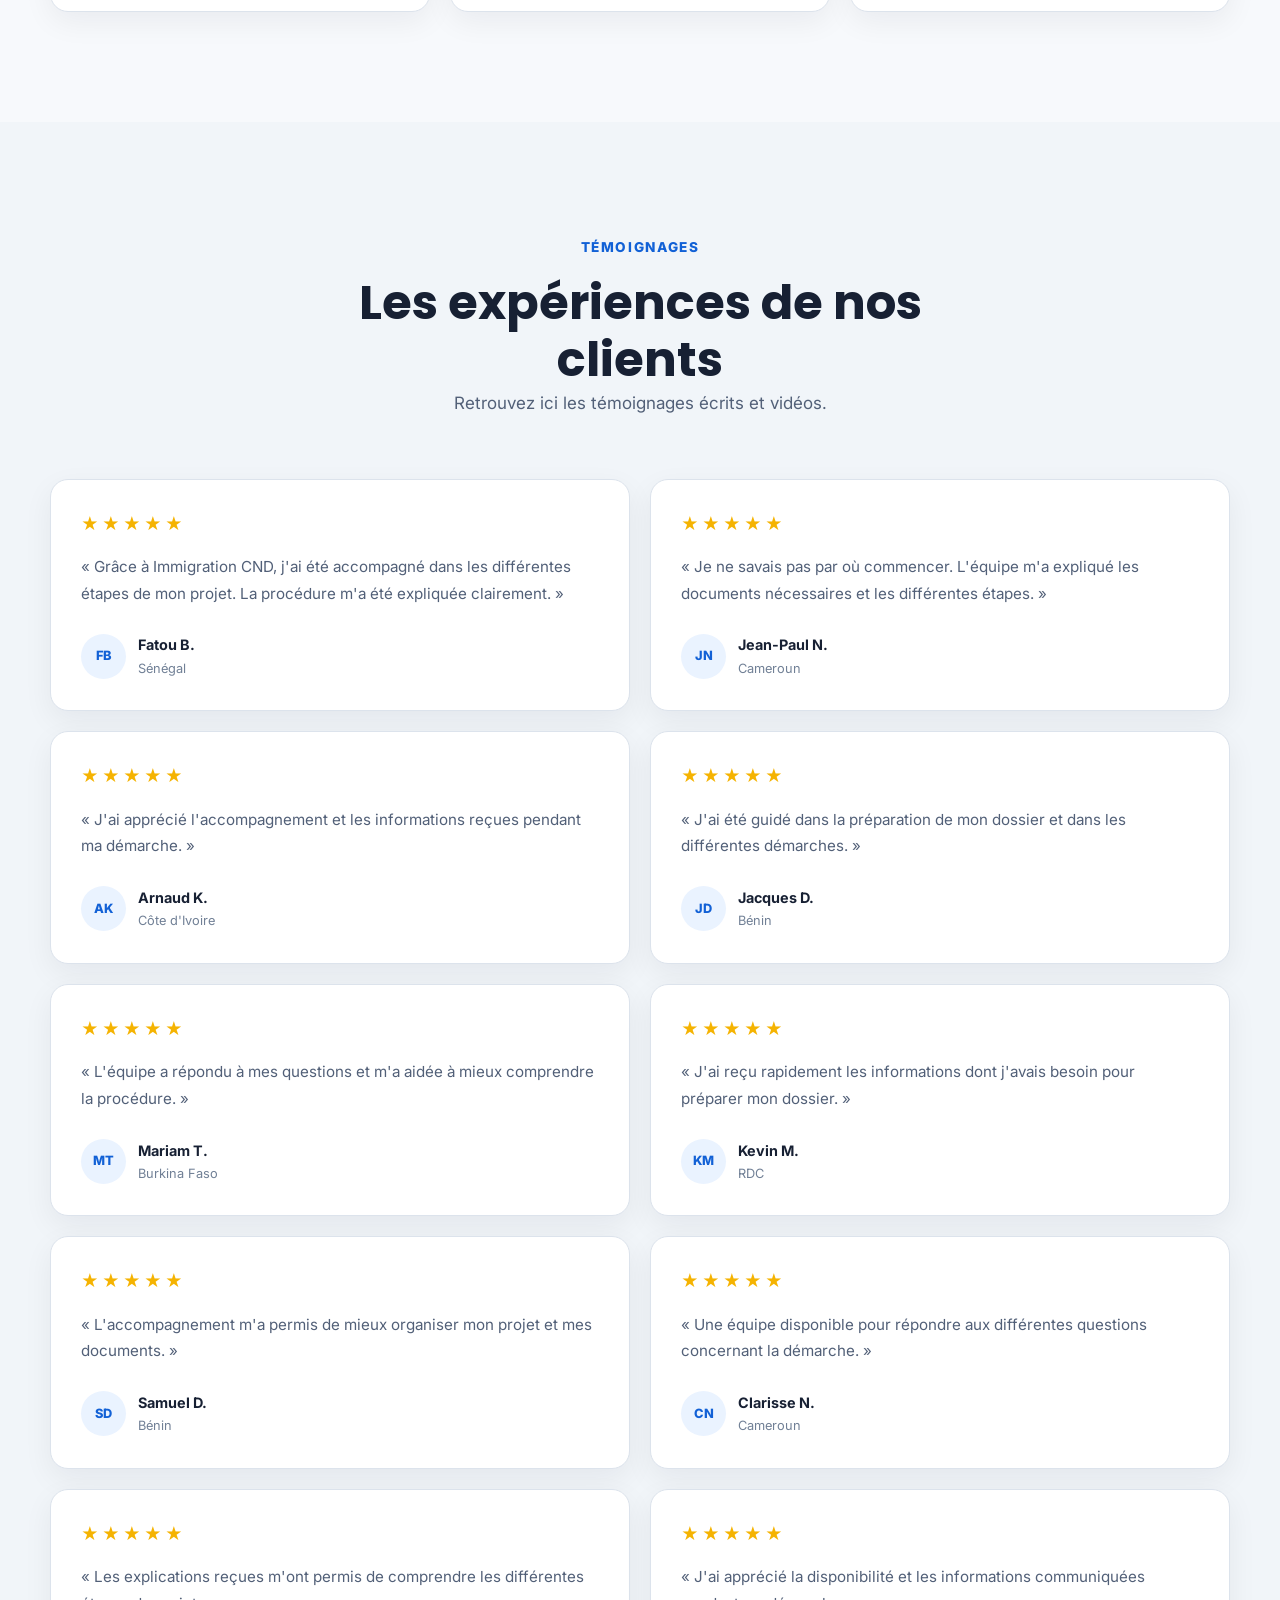
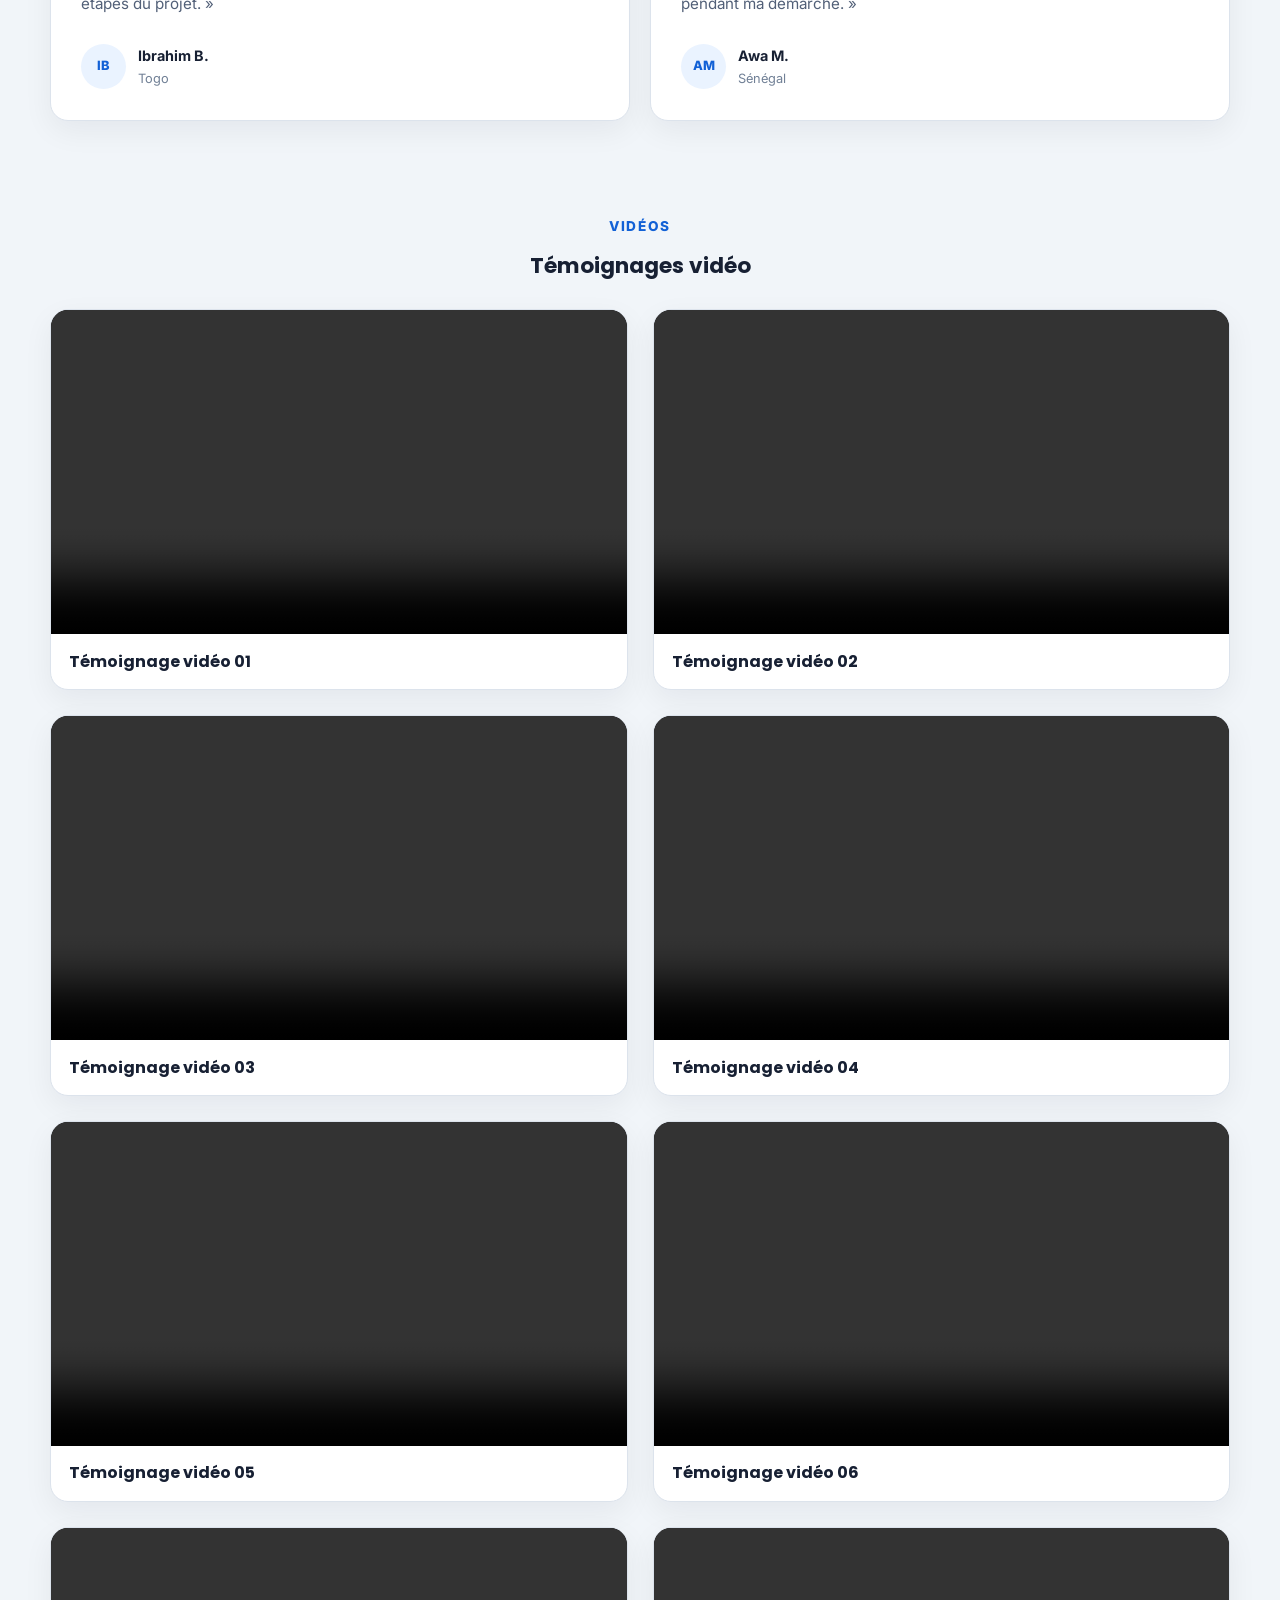
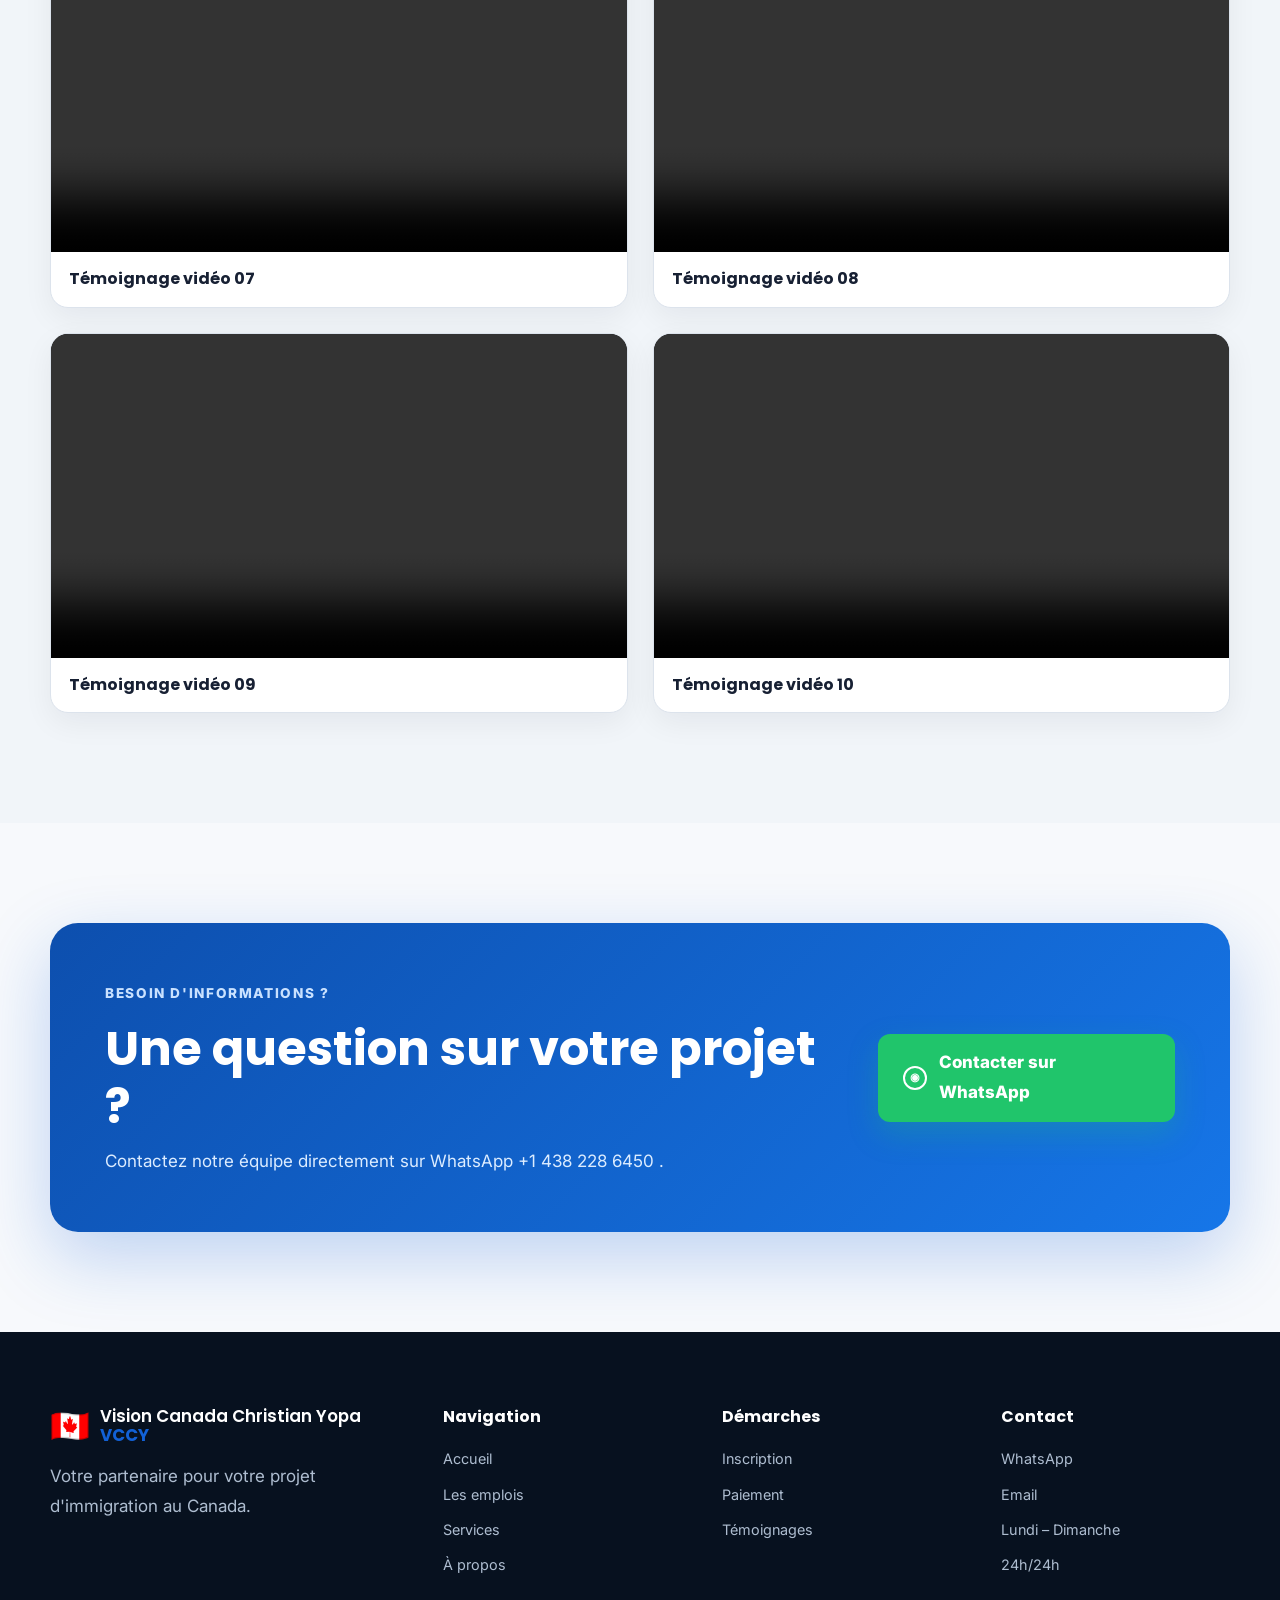
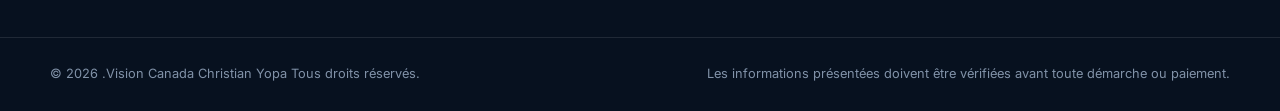
==== commit 3646a473: "Update index.html" ====
--- a/index.html
+++ b/index.html
@@ -95,7 +95,7 @@
         <div class="hero-content">
 
             <div class="hero-badge">
-            VCCY Votre projet canadien commence ici
+             Votre projet canadien commence ici
             </div>
 
             <h1>
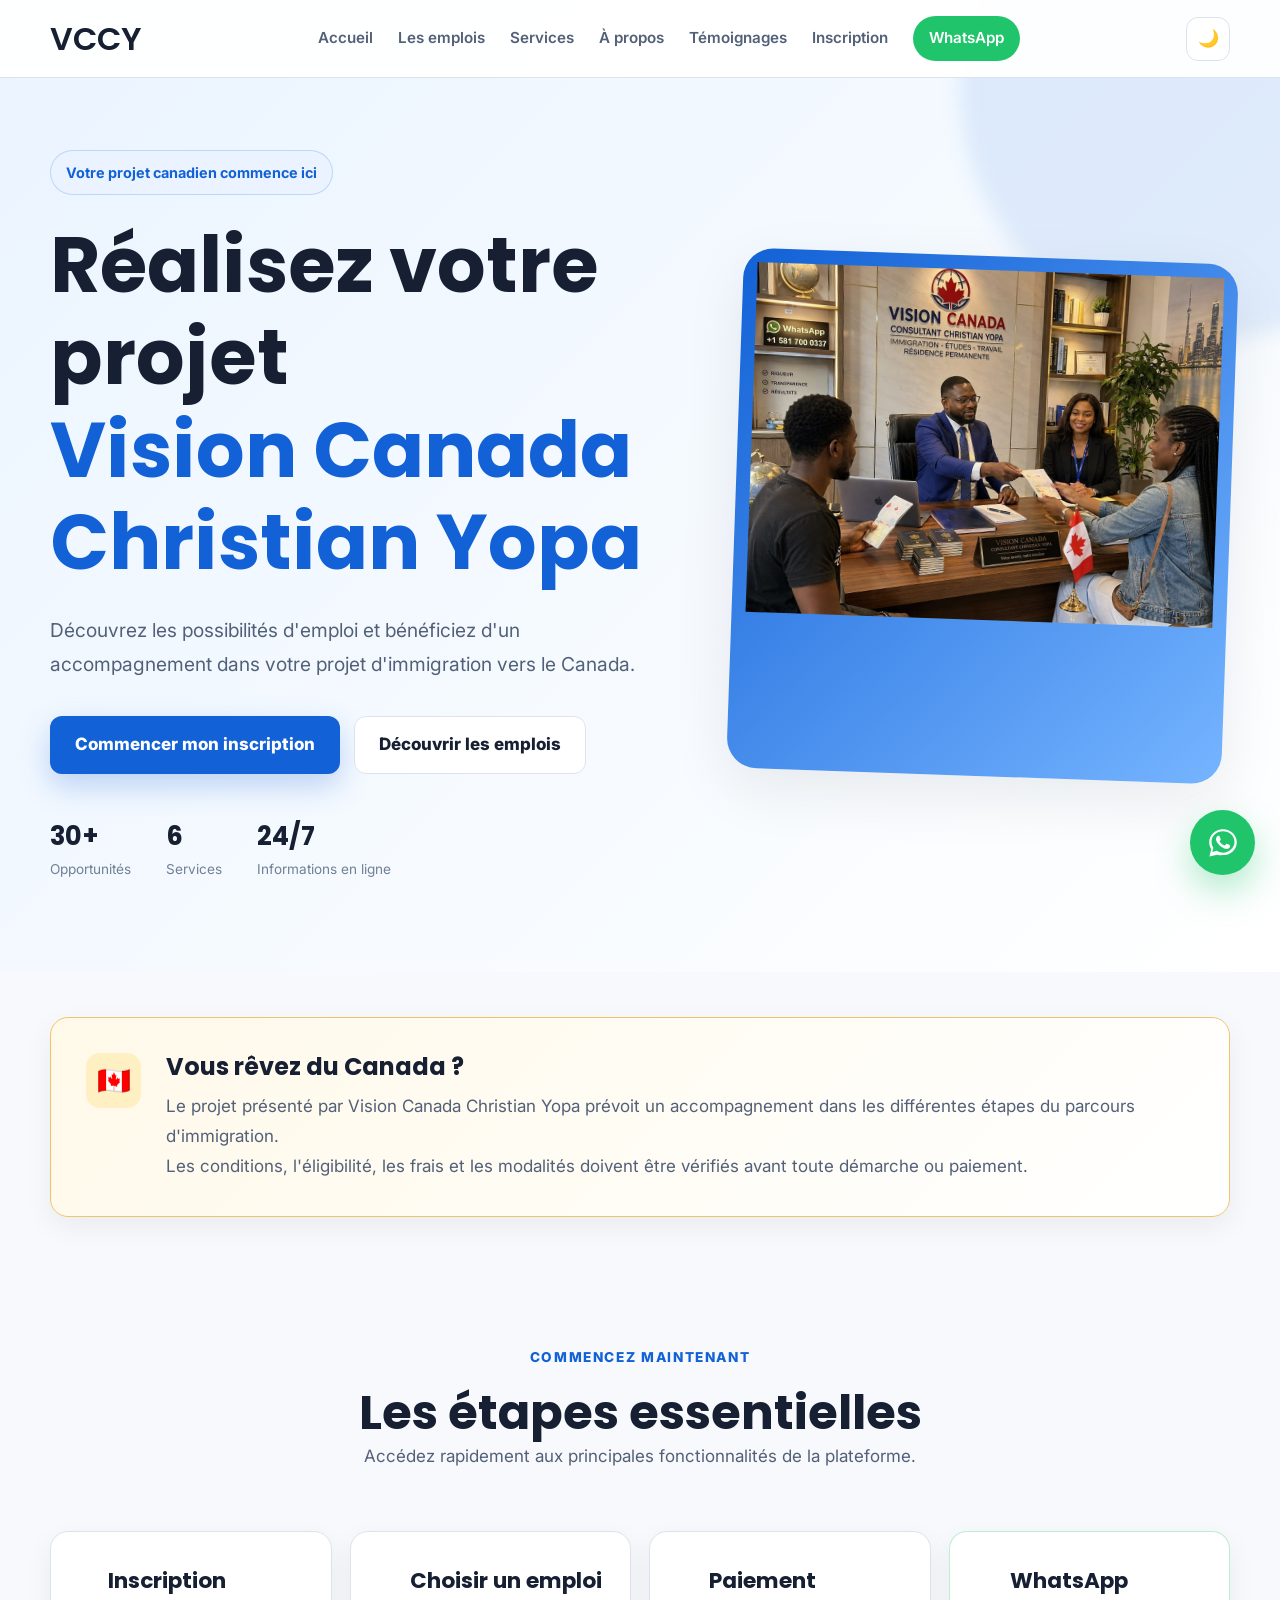
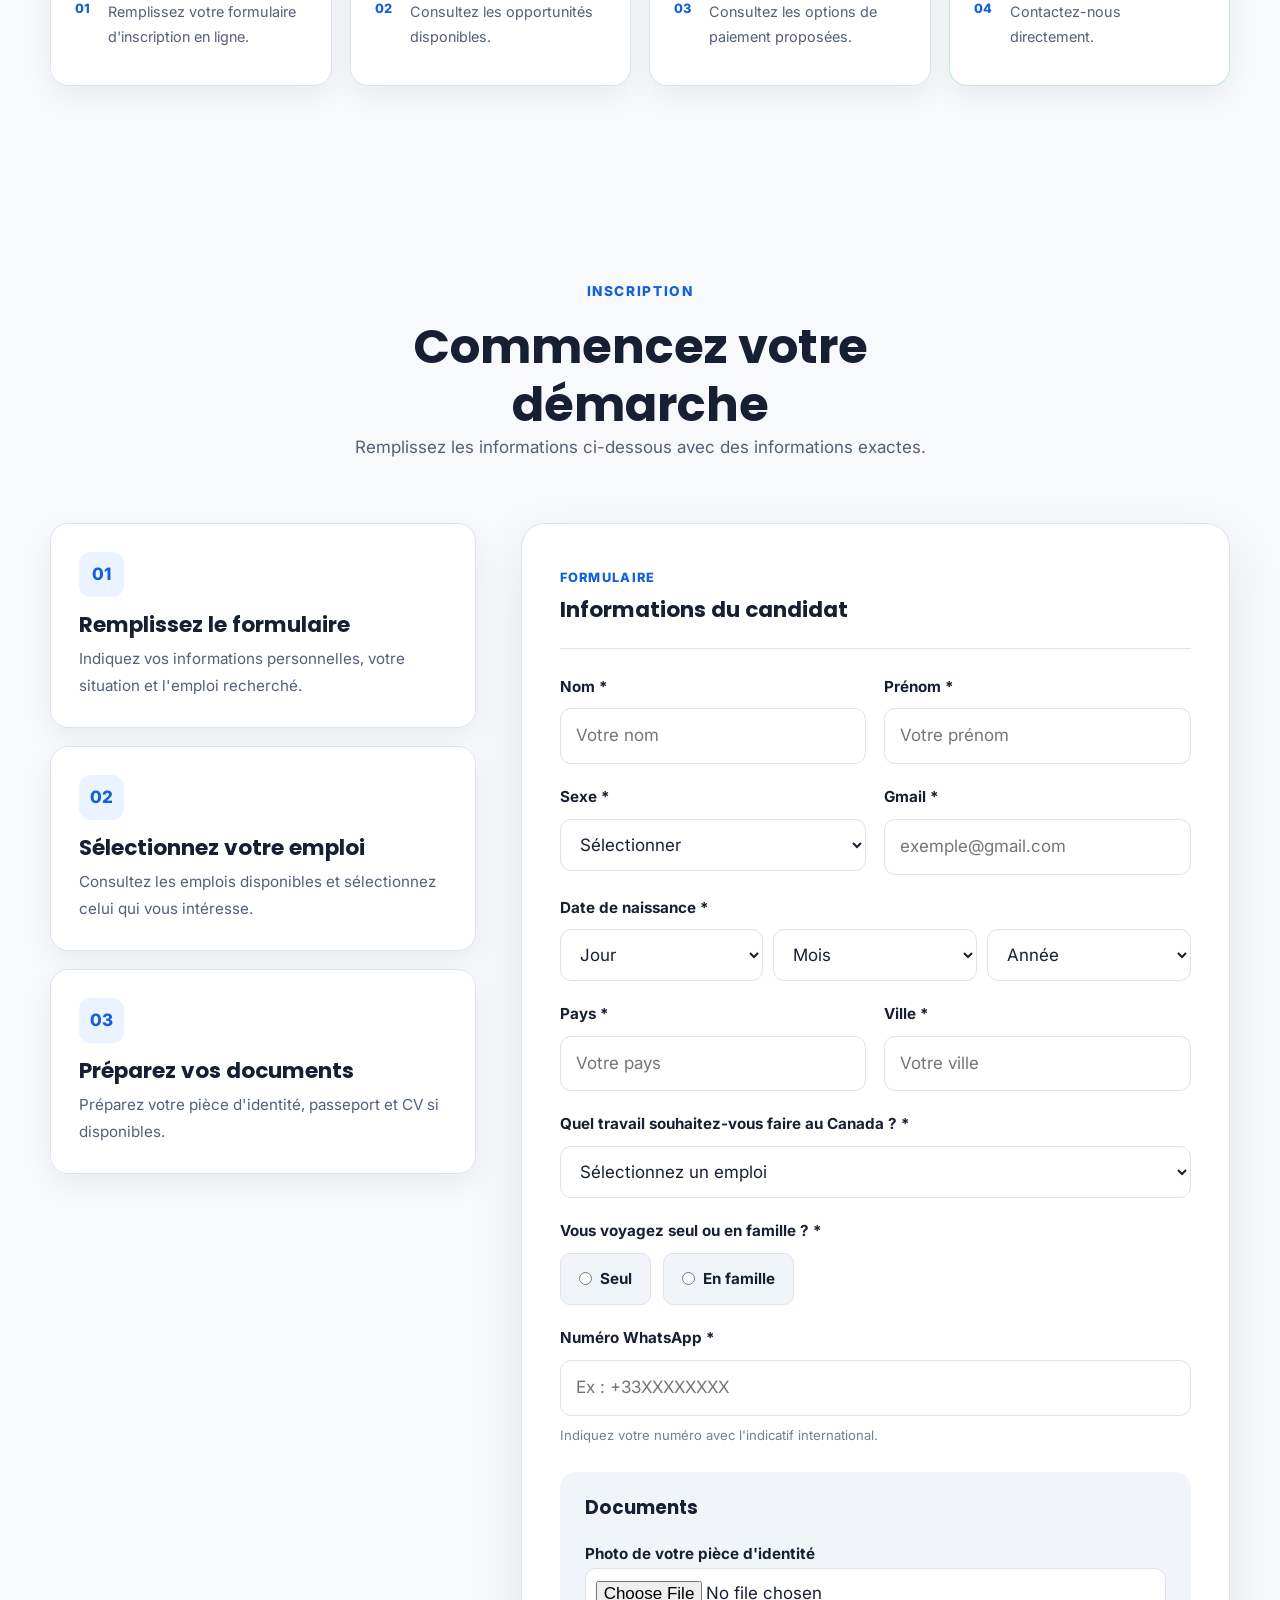
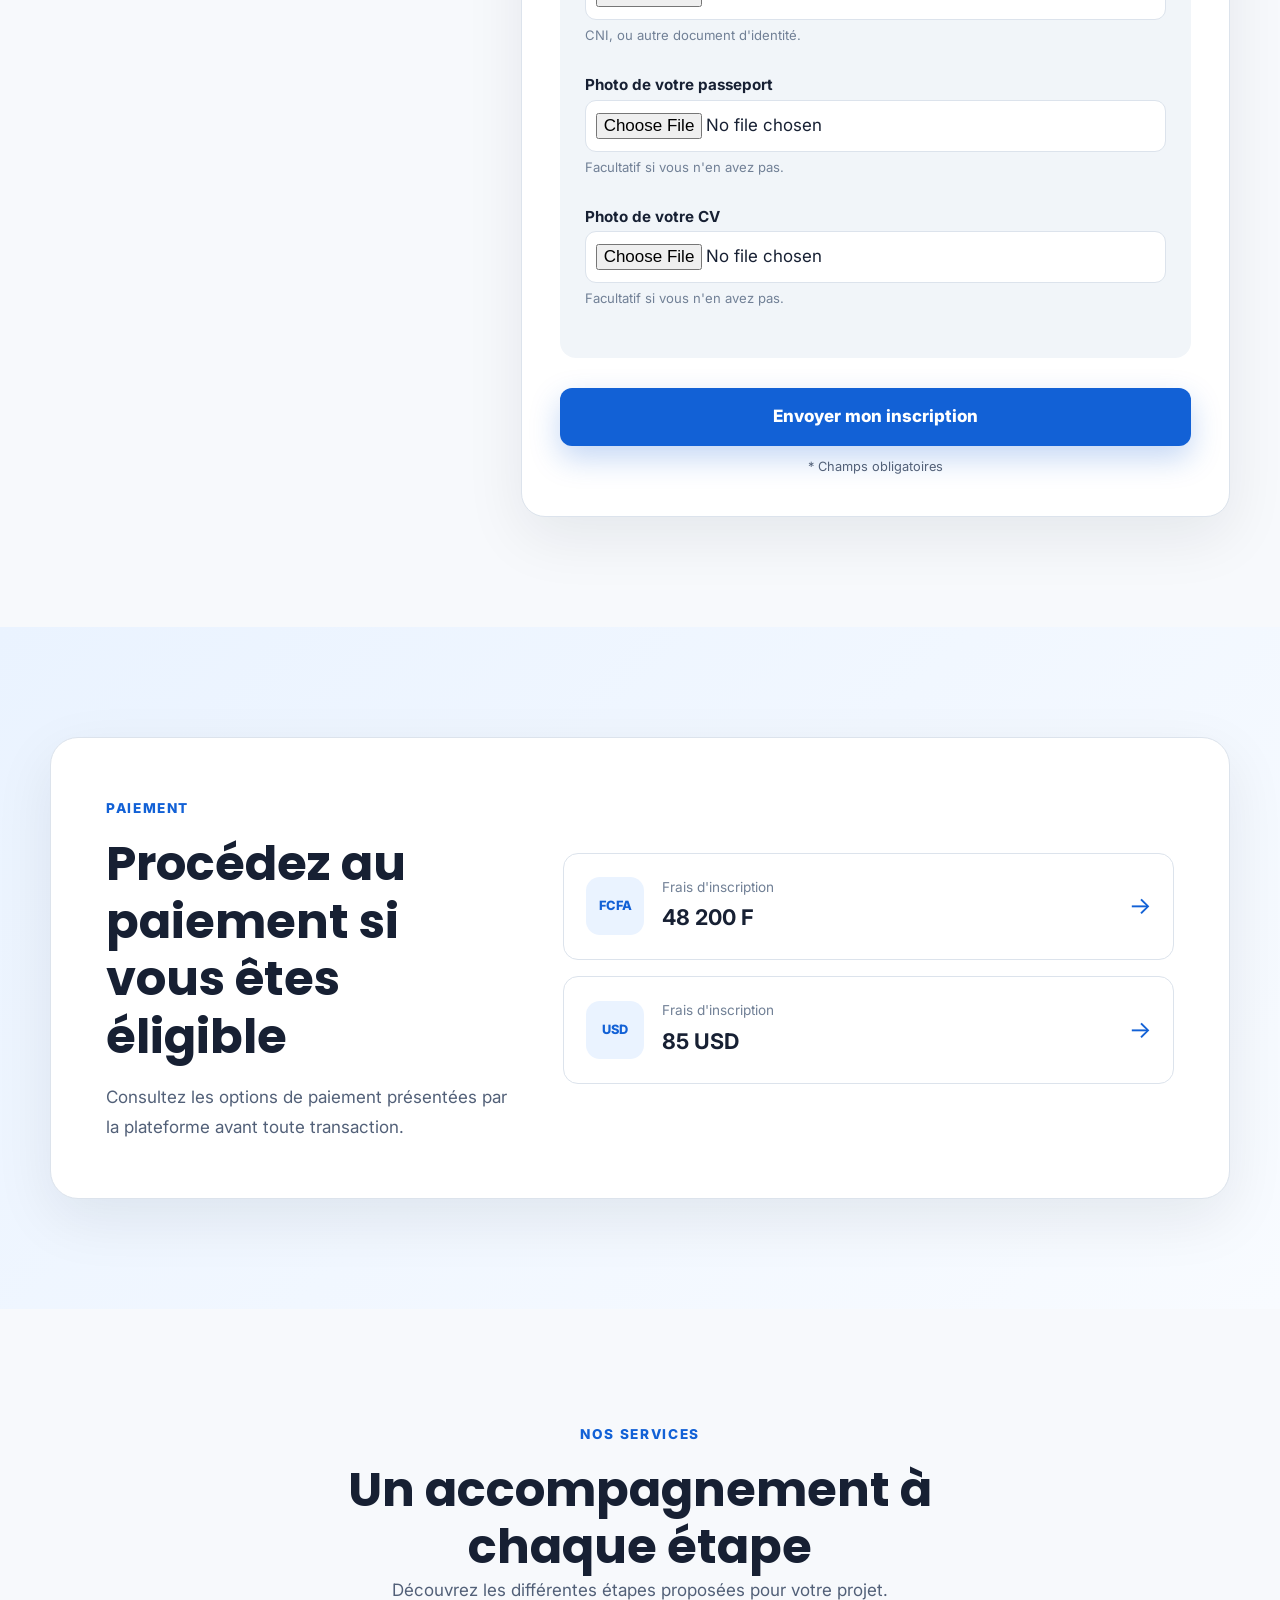
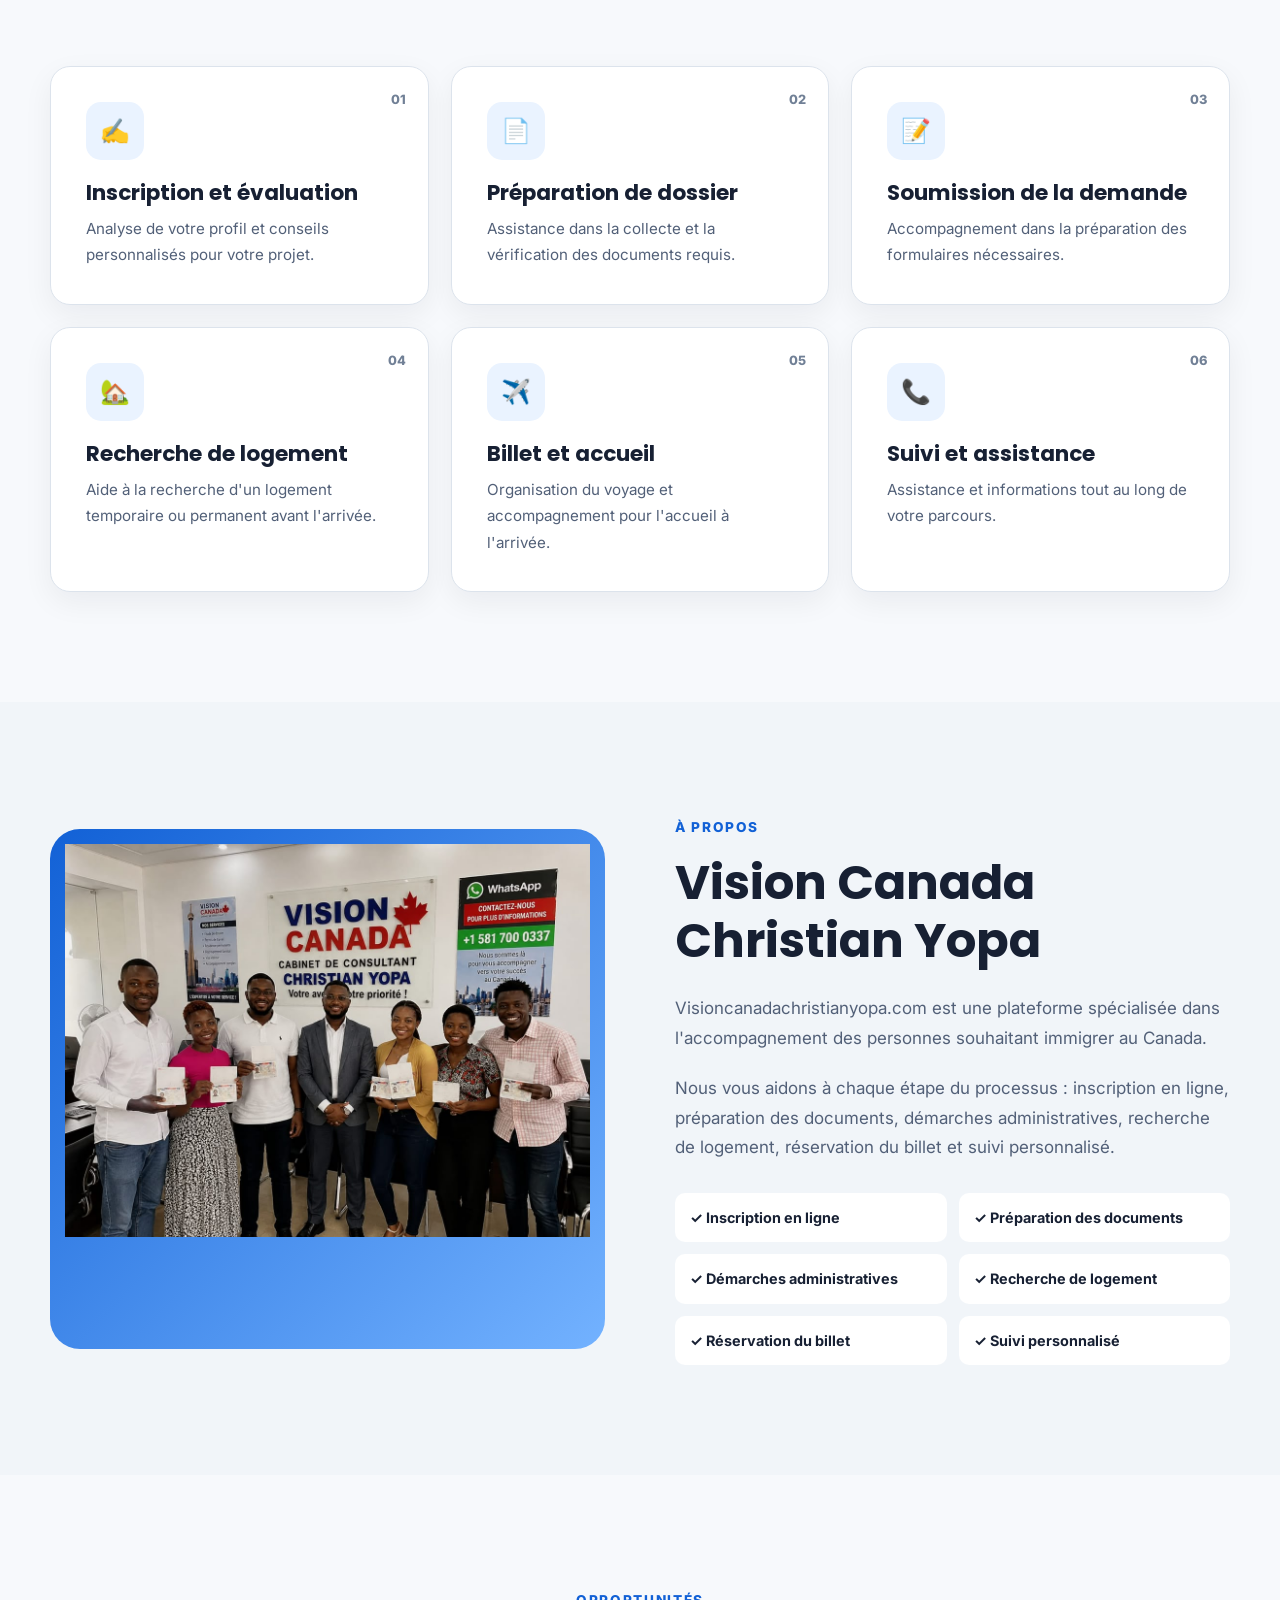
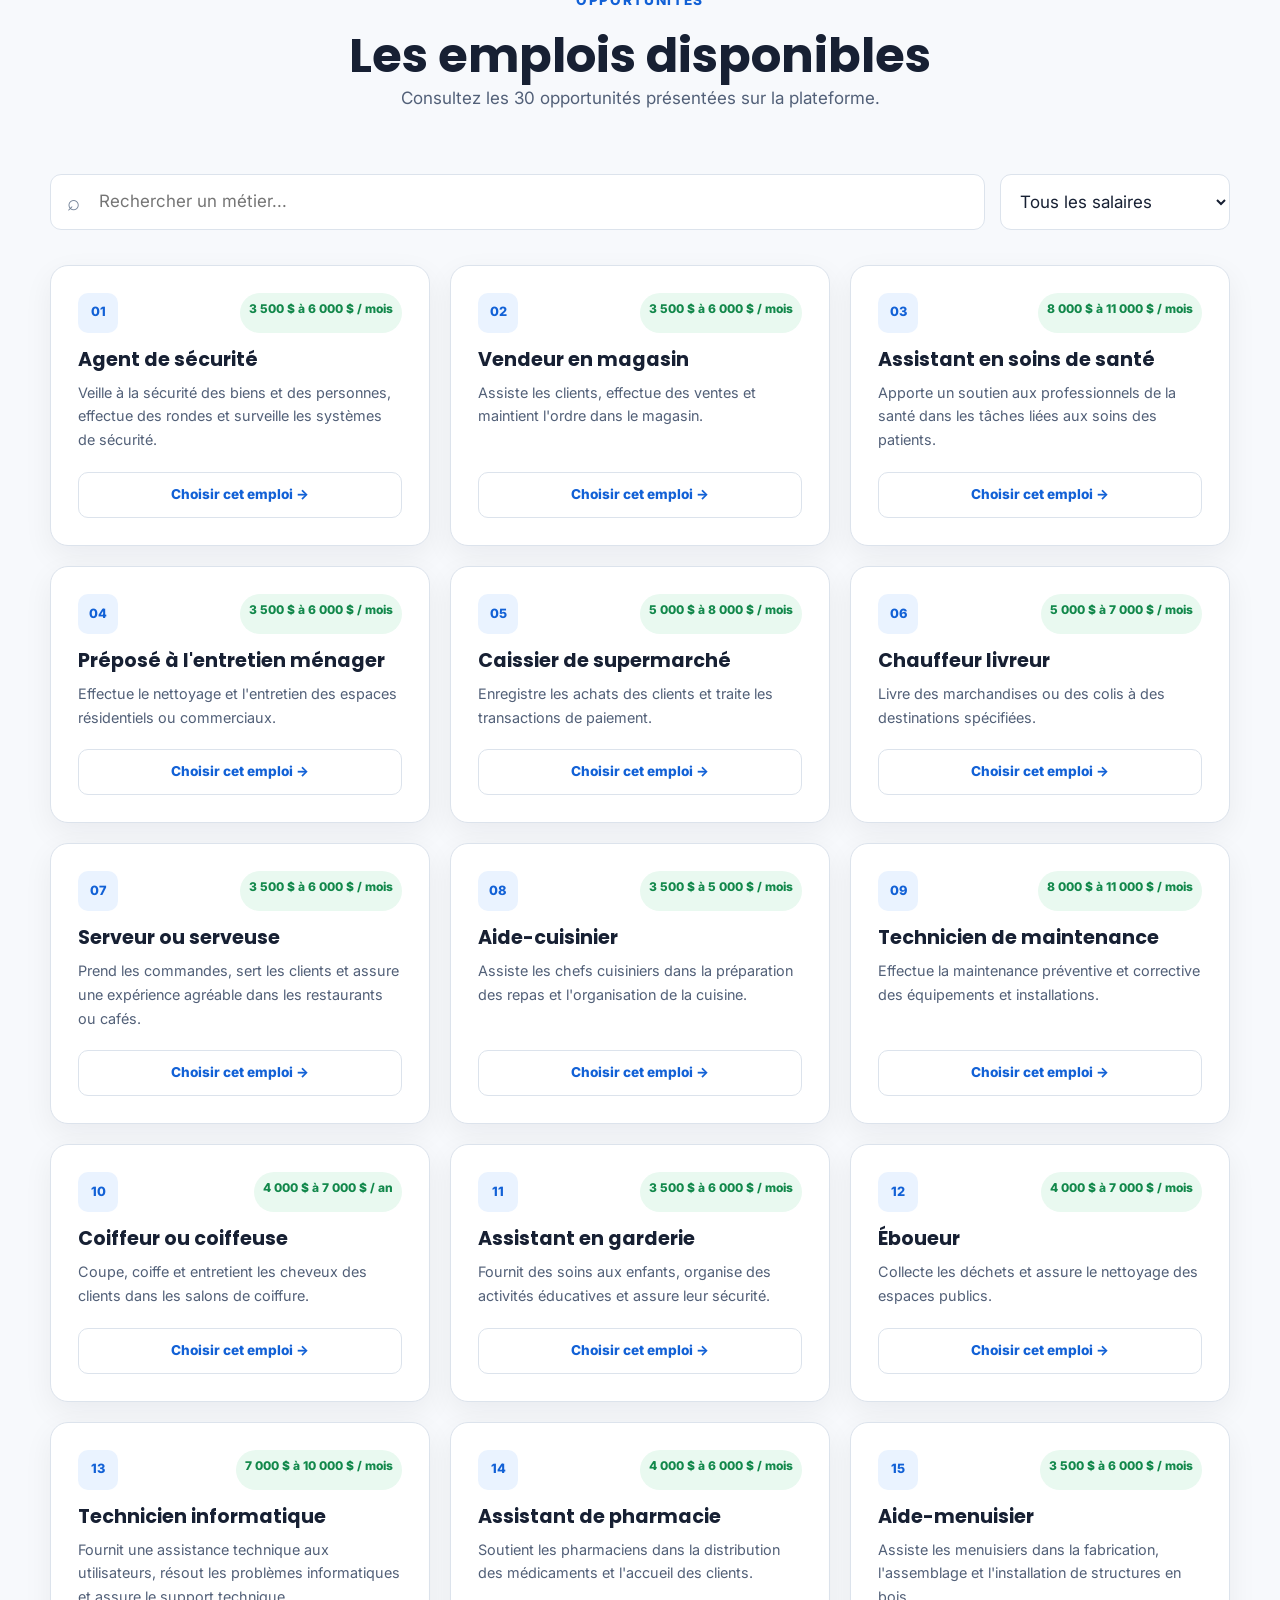
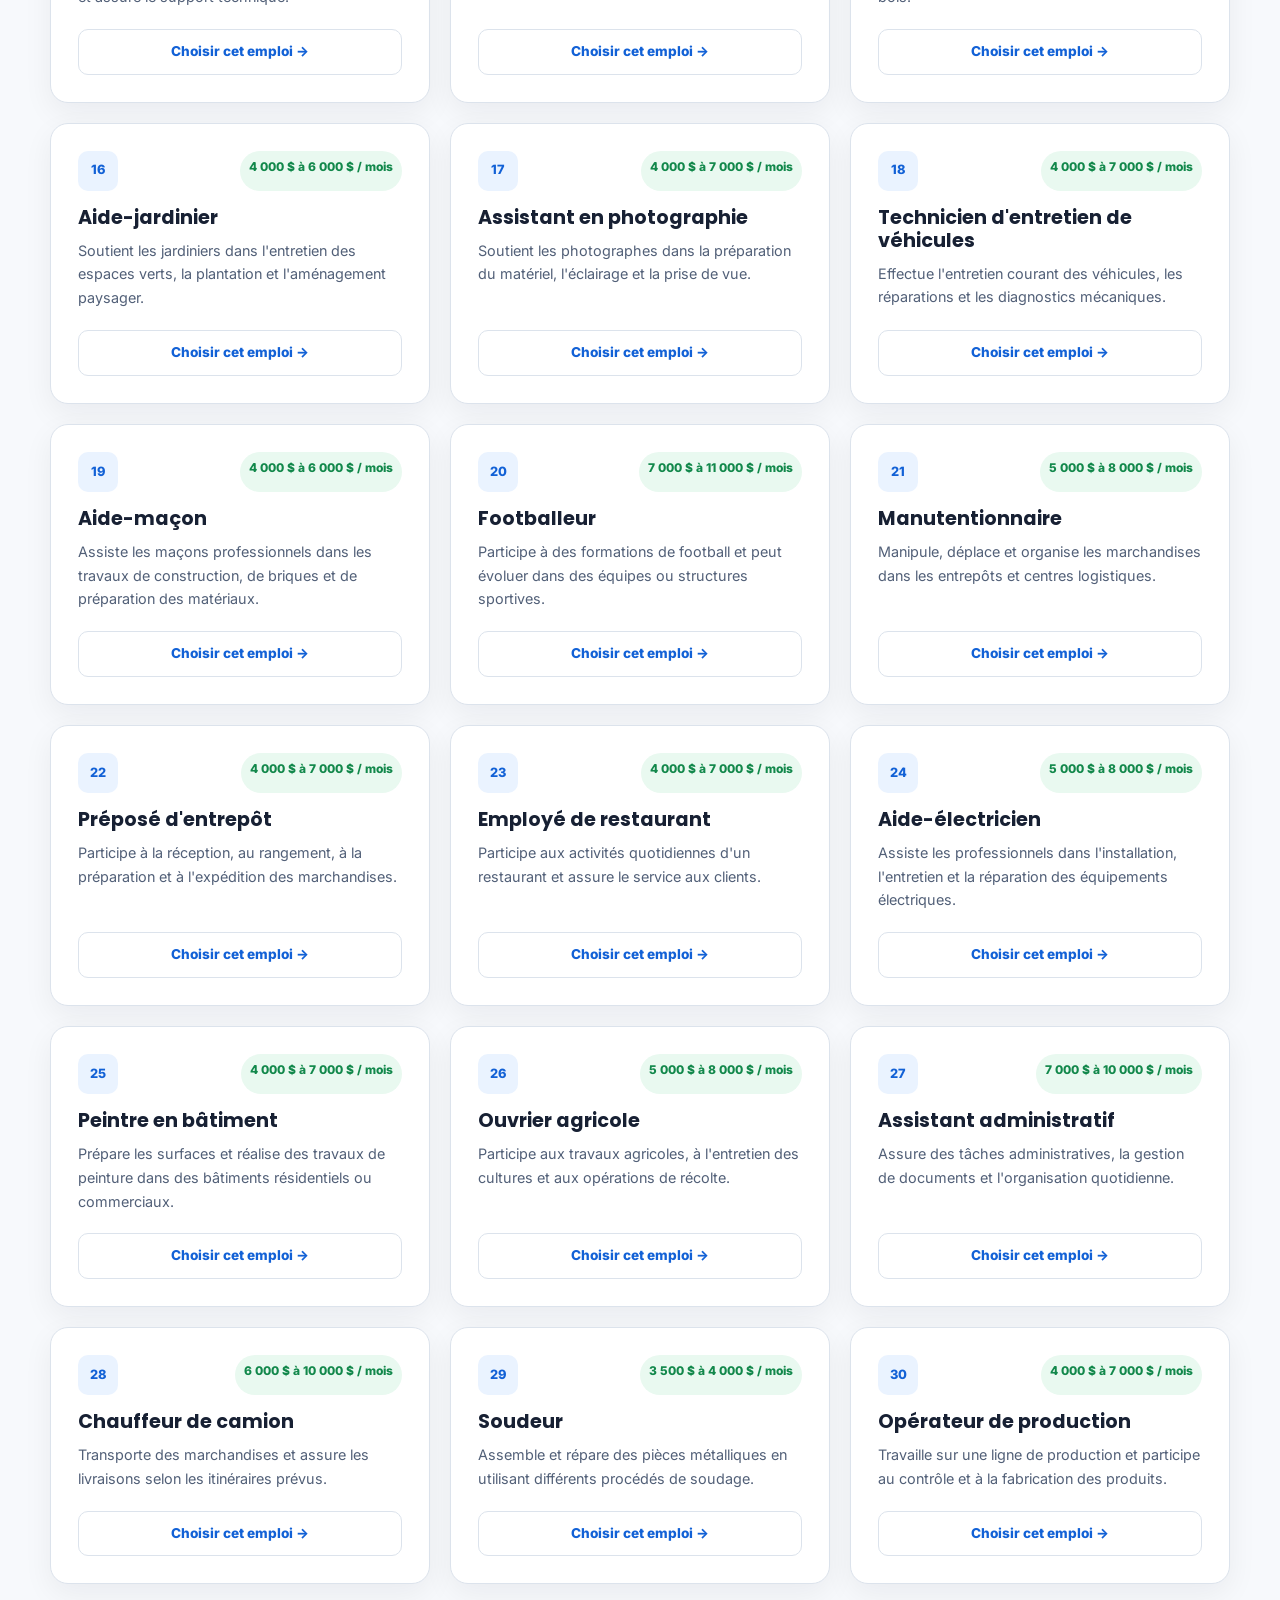
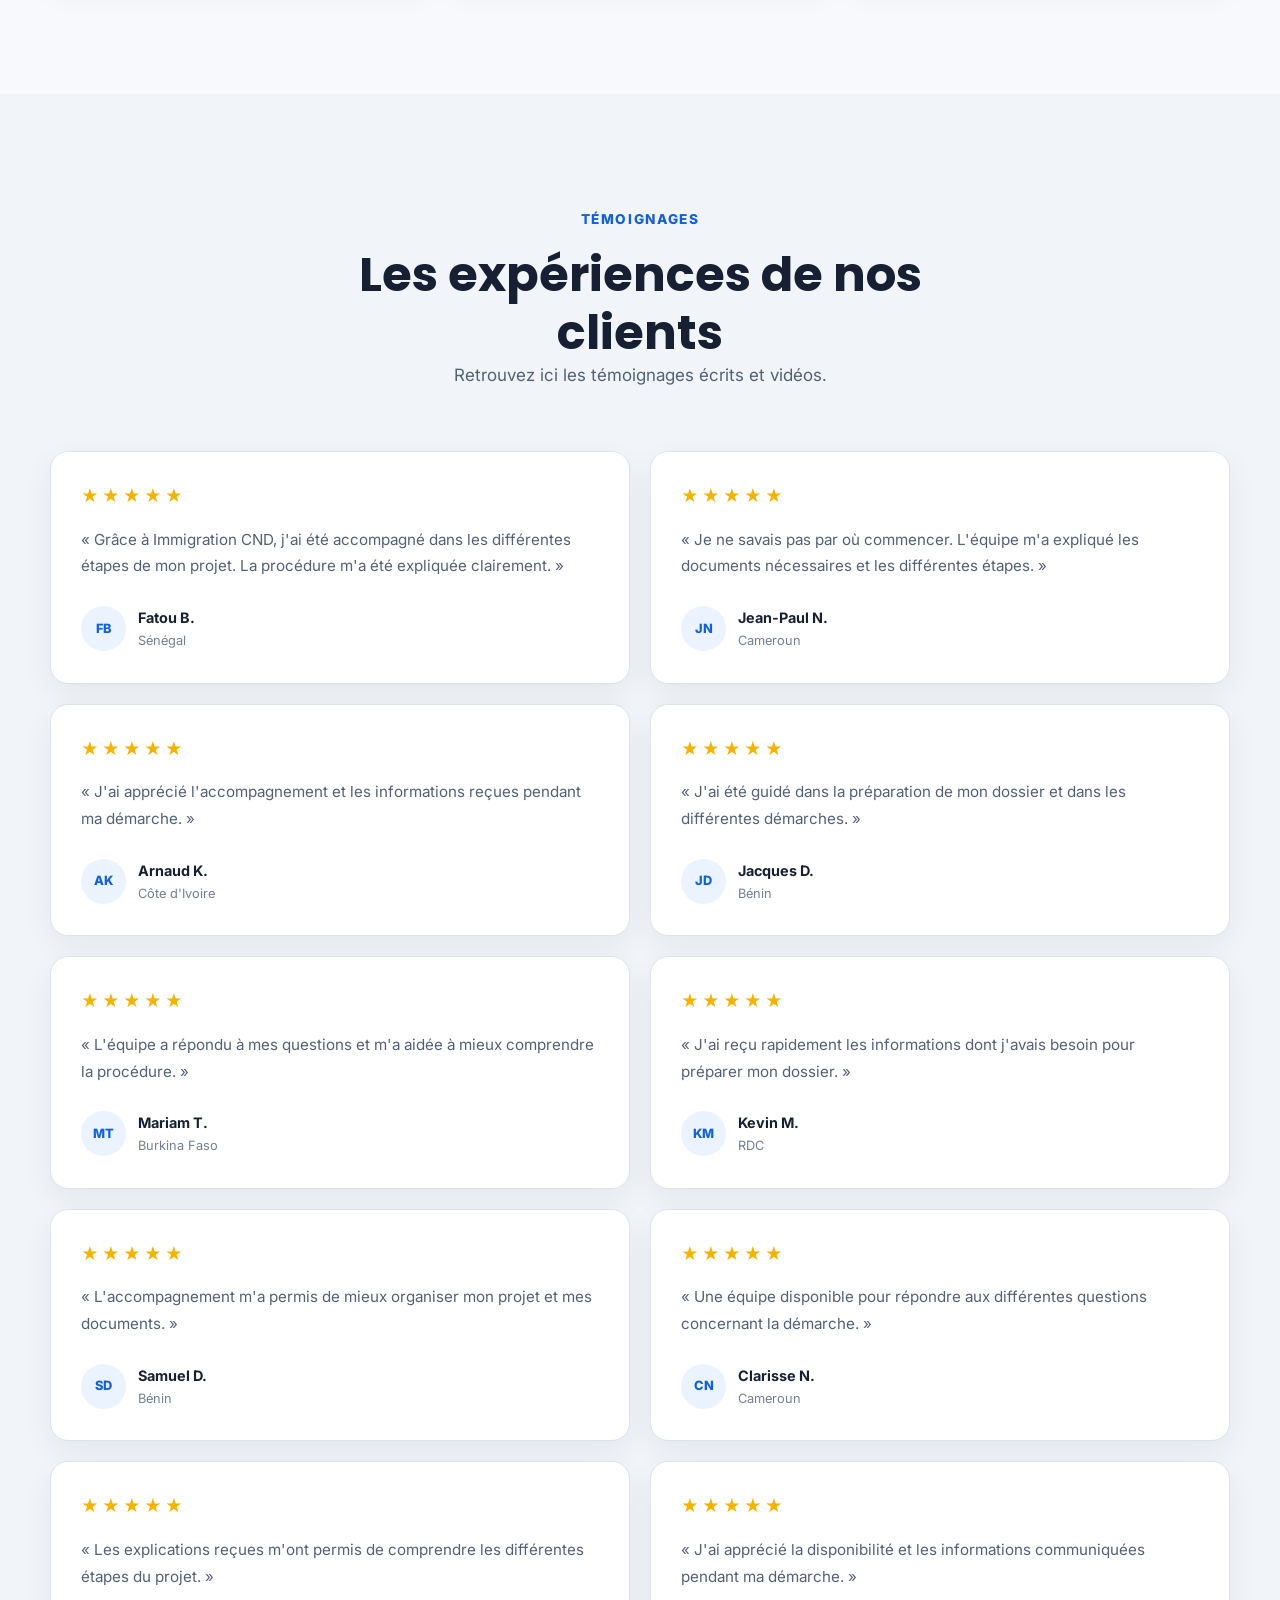
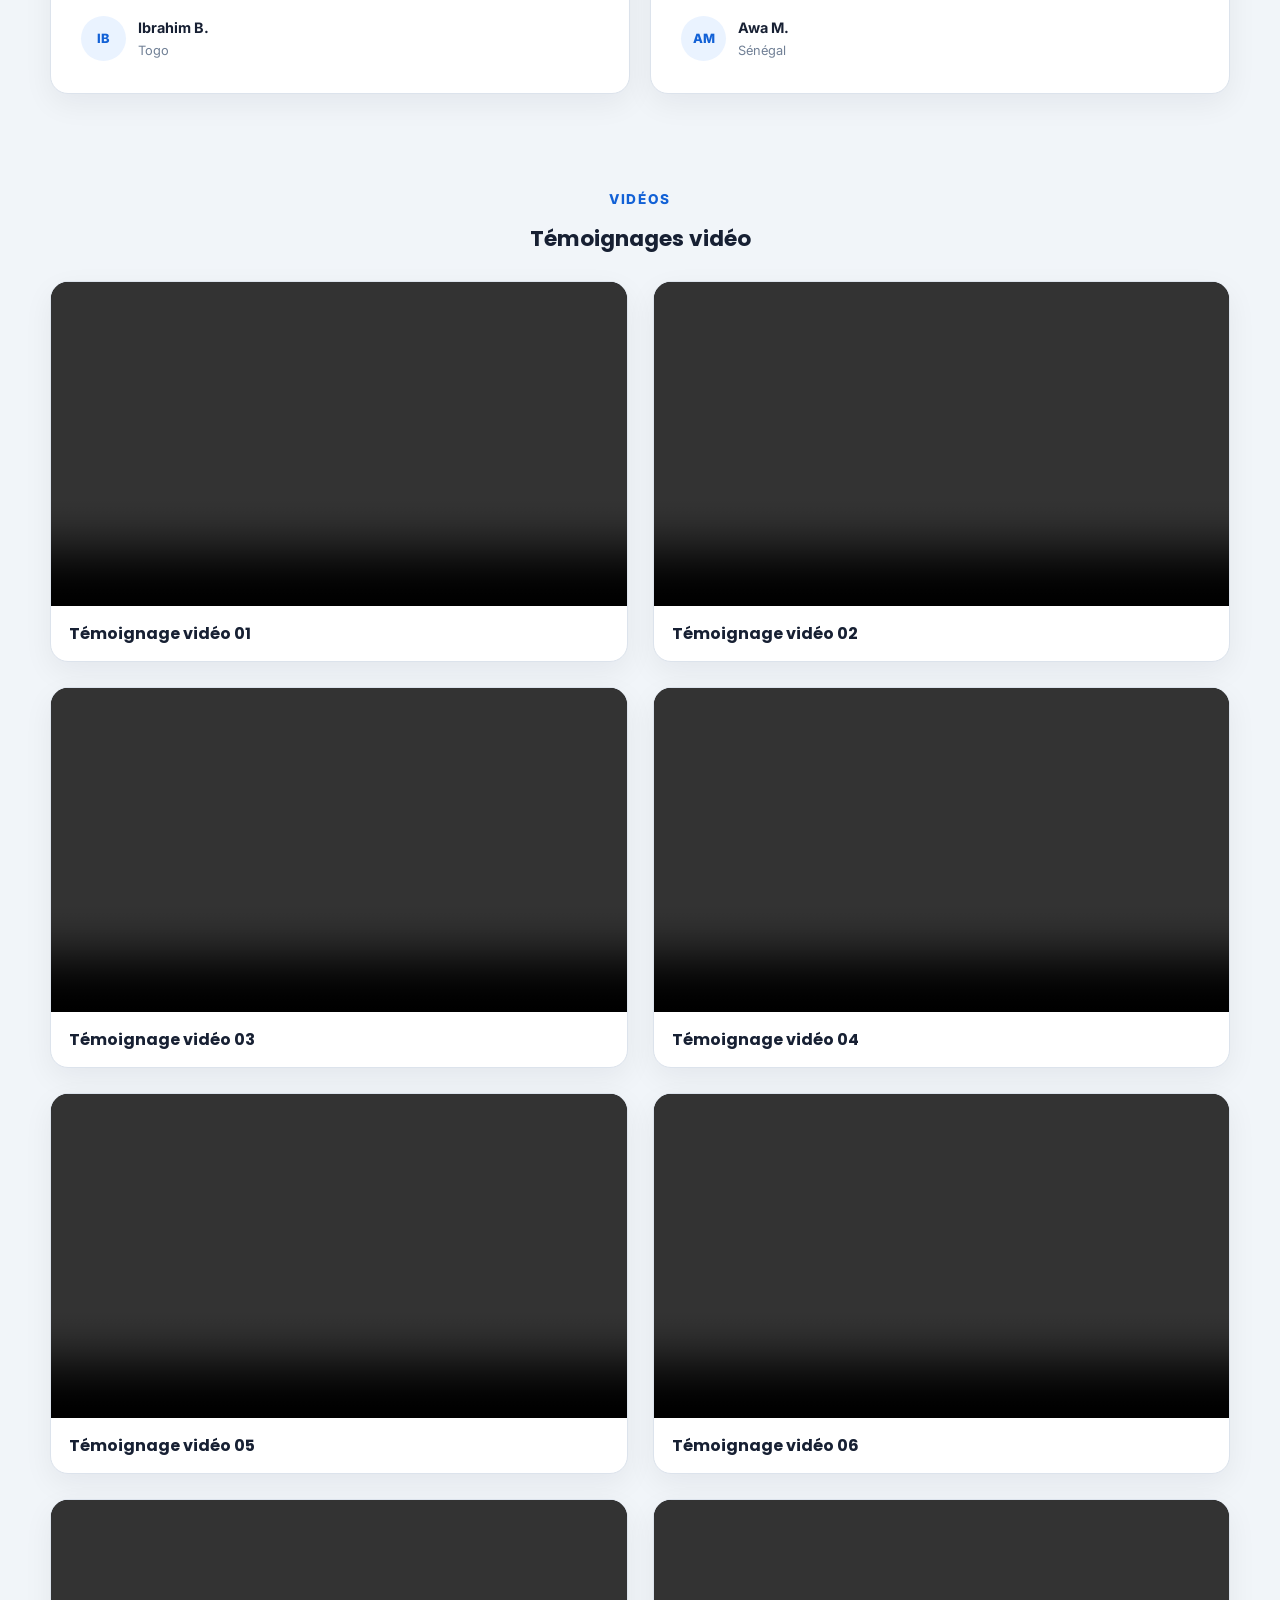
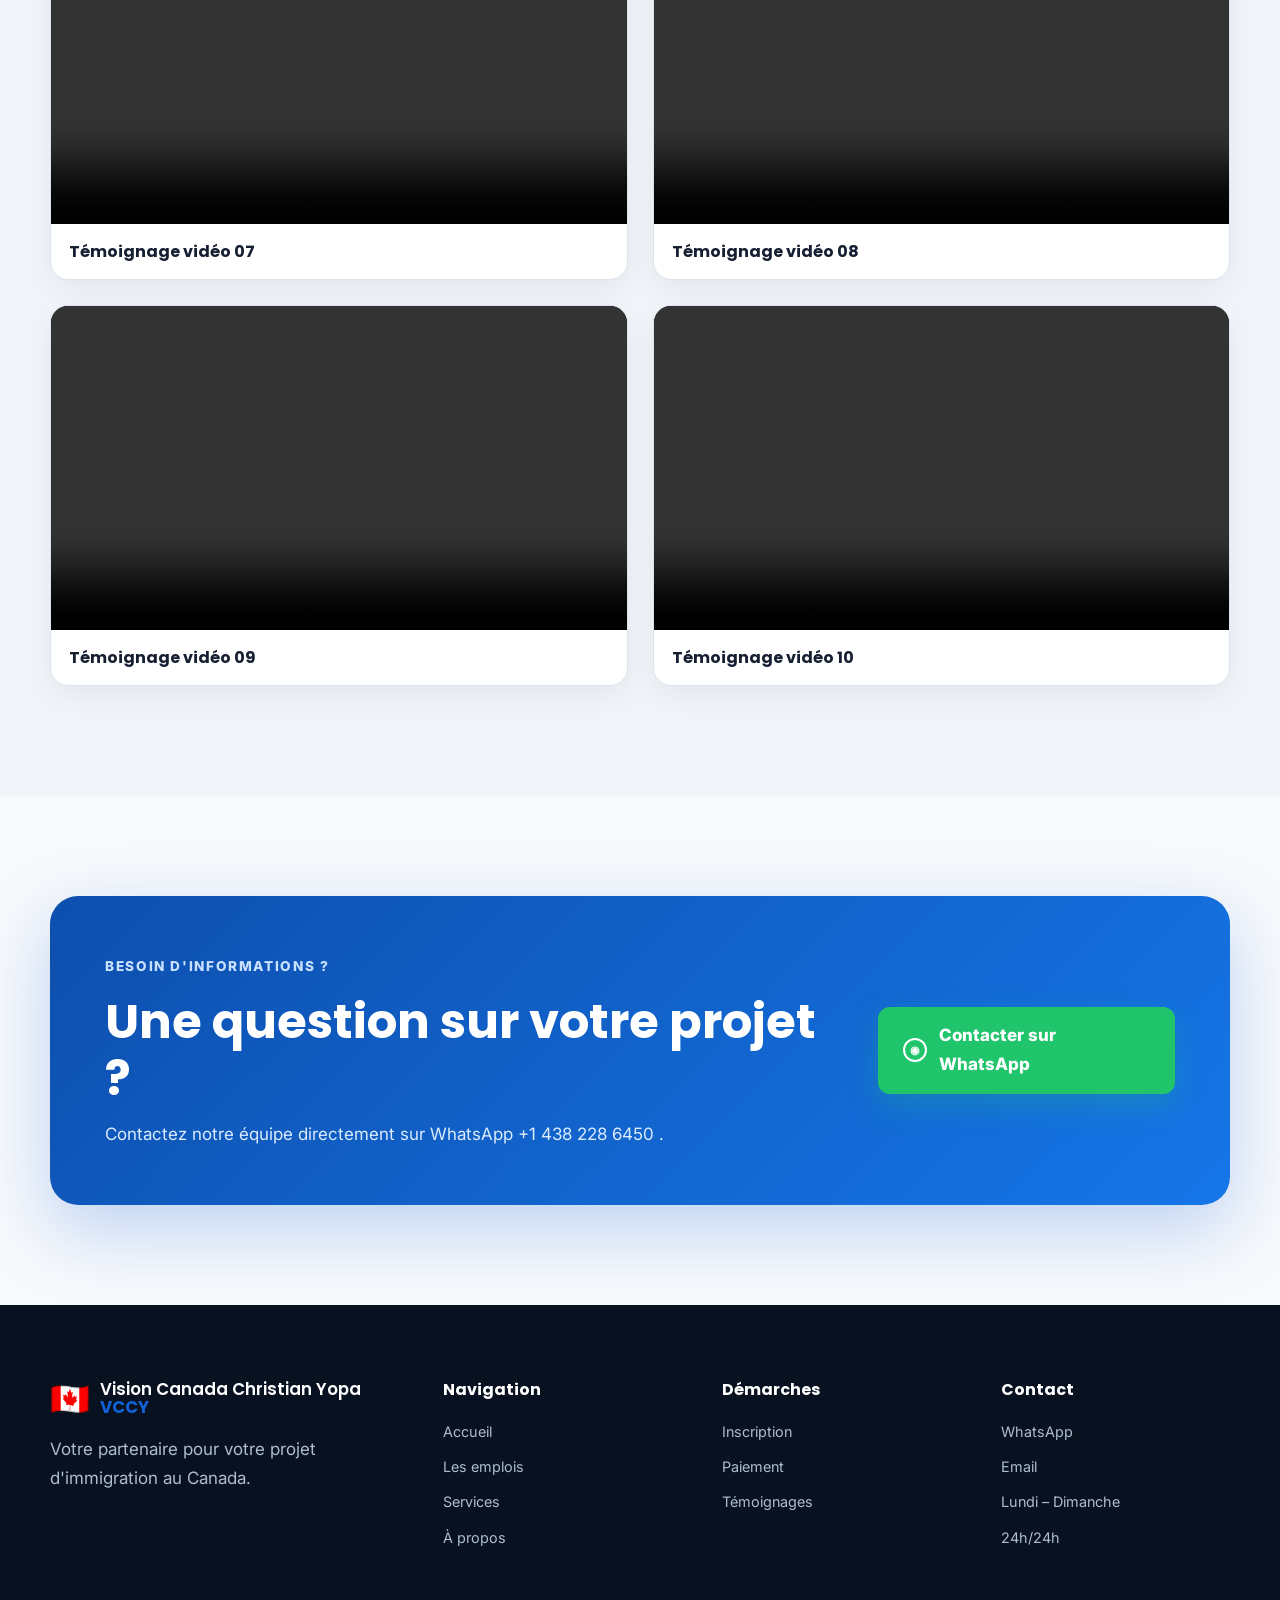
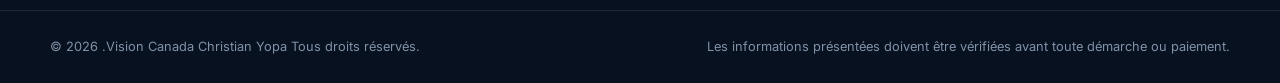
==== commit b30dc799: "Update index.html" ====
--- a/index.html
+++ b/index.html
@@ -42,7 +42,7 @@
             <a href="#reviews">Témoignages</a>
             <a href="#registration">Inscription</a>
 
-            <a href="https://wa.me/+1 581 7000 337"
+            <a href="https://wa.me/15817000337"
                target="_blank"
                class="nav-whatsapp">
                 WhatsApp
@@ -239,7 +239,6 @@
                     </p>
                 </div>
 
-                <span class="arrow">→</span>
 
             </a>
 
@@ -256,7 +255,6 @@
                     </p>
                 </div>
 
-                <span class="arrow">→</span>
 
             </a>
 
@@ -273,12 +271,11 @@
                     </p>
                 </div>
 
-                <span class="arrow">→</span>
 
             </a>
 
 
-            <a href="https://wa.me/+1 581 700 0337"
+            <a href="https://wa.me/15817000337"
                target="_blank"
                class="quick-card whatsapp-card">
 
@@ -291,7 +288,6 @@
                     </p>
                 </div>
 
-                <span class="arrow">→</span>
 
             </a>
 
@@ -631,7 +627,7 @@
                         id="whatsapp"
                         name="whatsapp"
                         required
-                        placeholder="Ex : +229XXXXXXXX">
+                        placeholder="Ex : +33XXXXXXXX">
 
                     <small>
                         Indiquez votre numéro avec l'indicatif
@@ -661,7 +657,7 @@
                             accept="image/*,.pdf">
 
                         <small>
-                            CNI, CIP ou autre document d'identité.
+                            CNI,  ou autre document d'identité.
                         </small>
 
                     </div>
@@ -714,7 +710,6 @@
                         class="btn btn-primary btn-full">
 
                         Envoyer mon inscription
-                        <span>→</span>
 
                     </button>
 
@@ -1529,7 +1524,7 @@
             </div>
 
             <a
-                href="https://wa.me/+1 581 7000 337"
+                href="https://wa.me/15817000337"
                 target="_blank"
                 class="btn btn-whatsapp">
 
@@ -1621,7 +1616,7 @@
             </h3>
 
             <a
-                href="https://wa.me/+1 581 7000 337"
+                href="https://wa.me/15817000337"
                 target="_blank">
 
                 WhatsApp
@@ -1669,7 +1664,7 @@
 ========================= -->
 
 <a
-    href="https://wa.me/+1 581 7000 337"
+    href="https://wa.me/15817000337"
     target="_blank"
     class="whatsapp-float"
     aria-label="Contacter Vision Canada Christian Yopa sur WhatsApp">
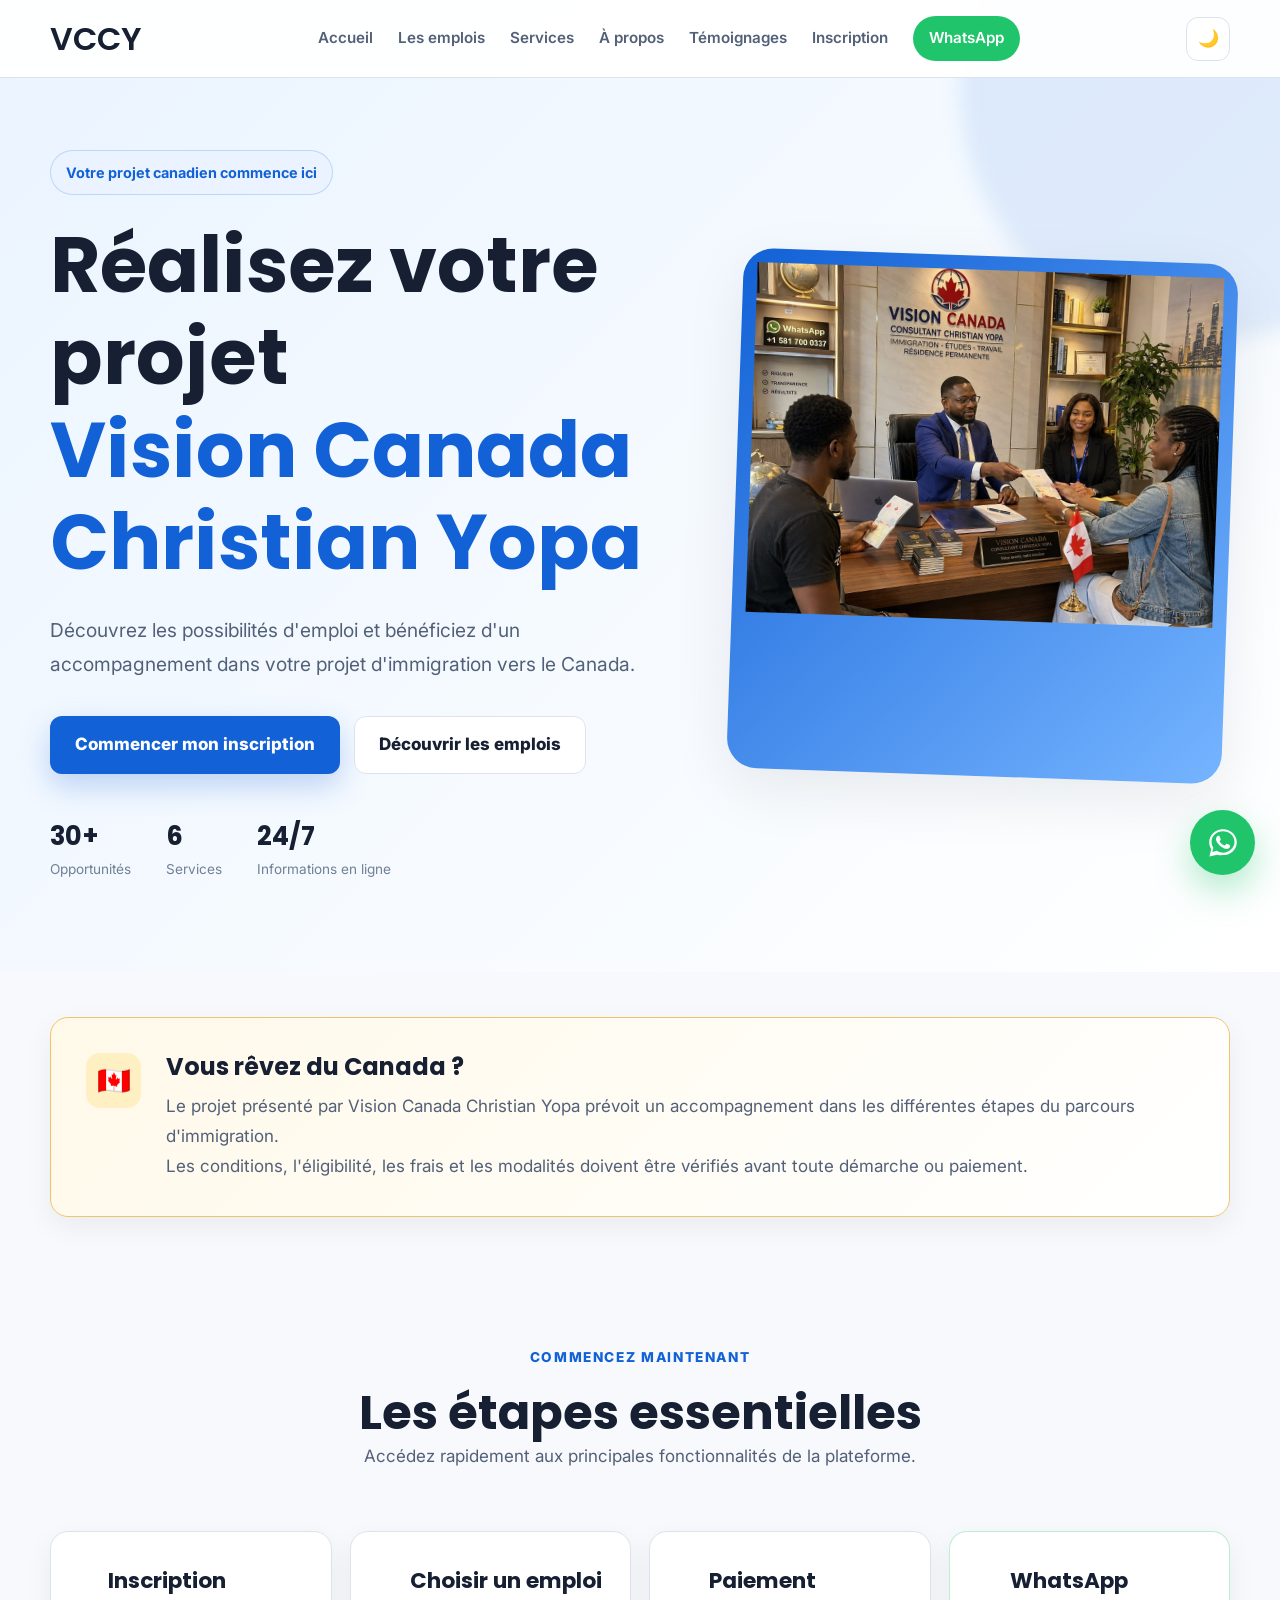
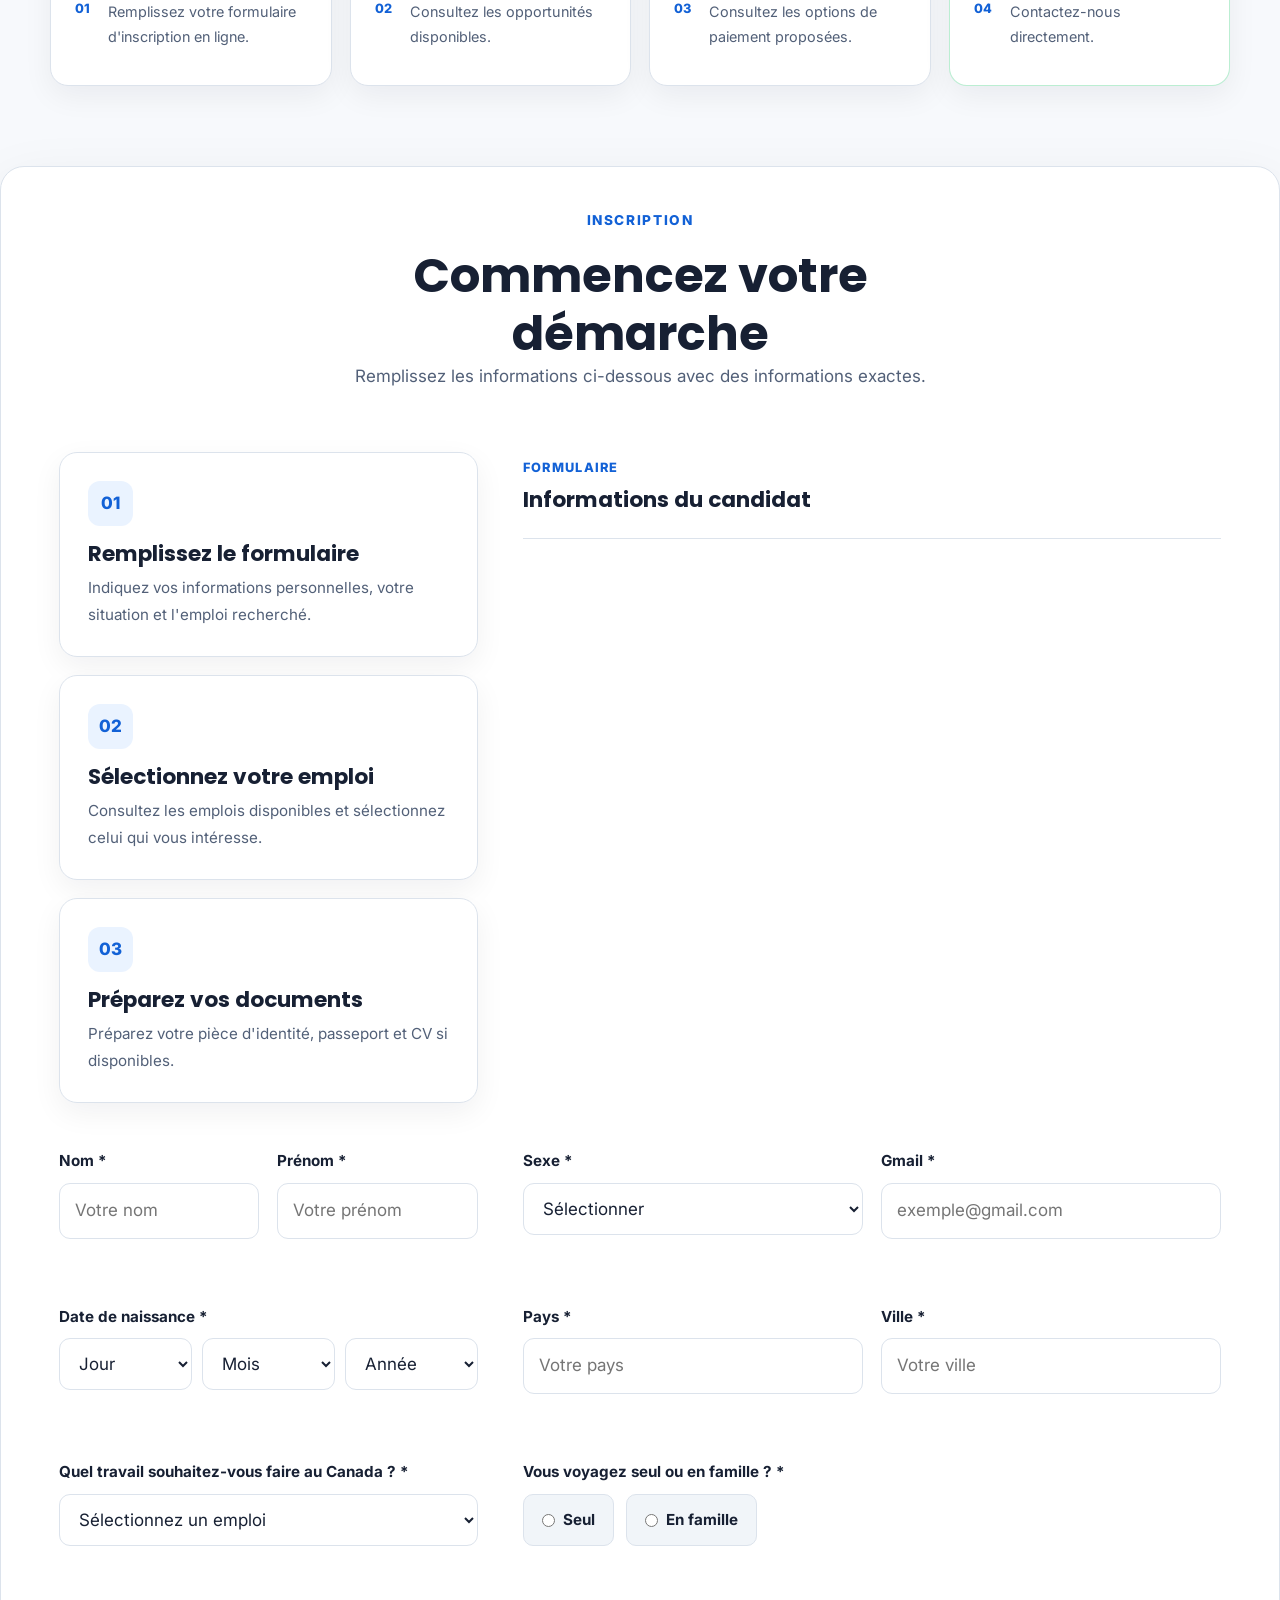
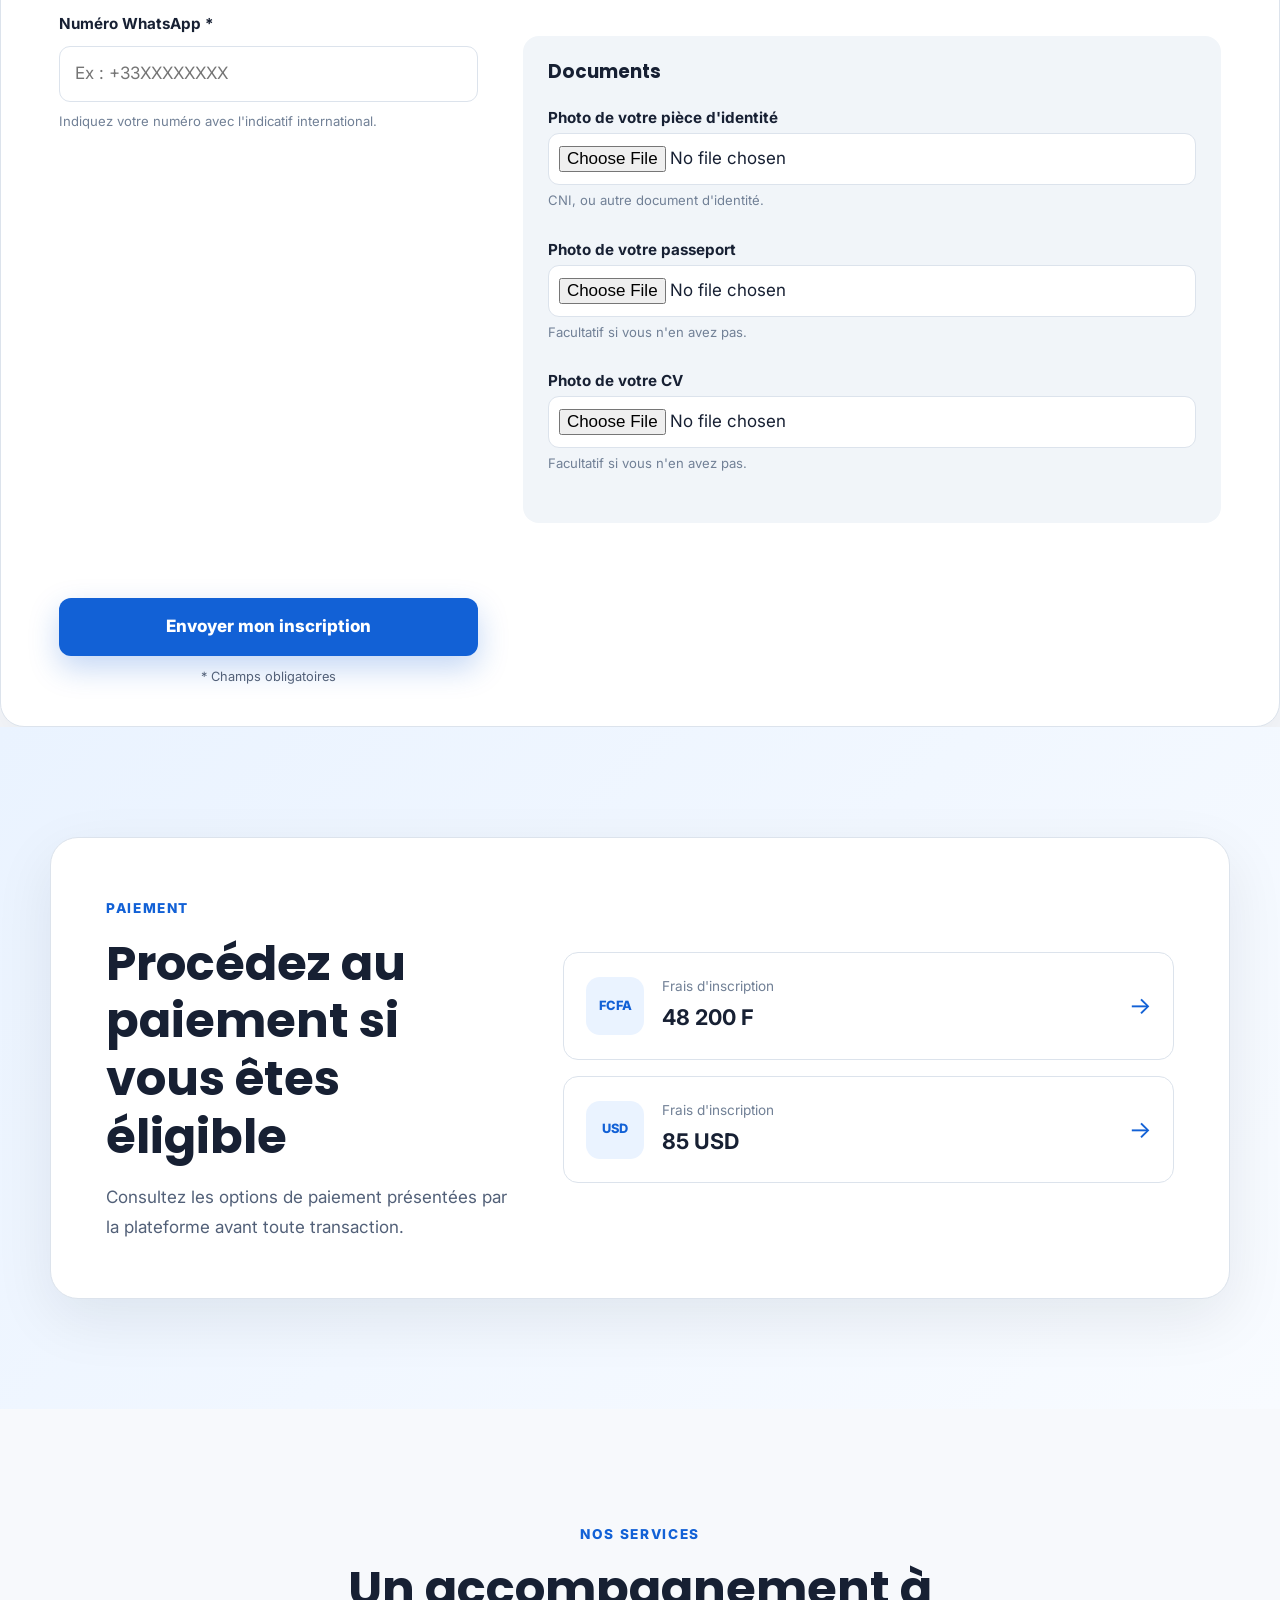
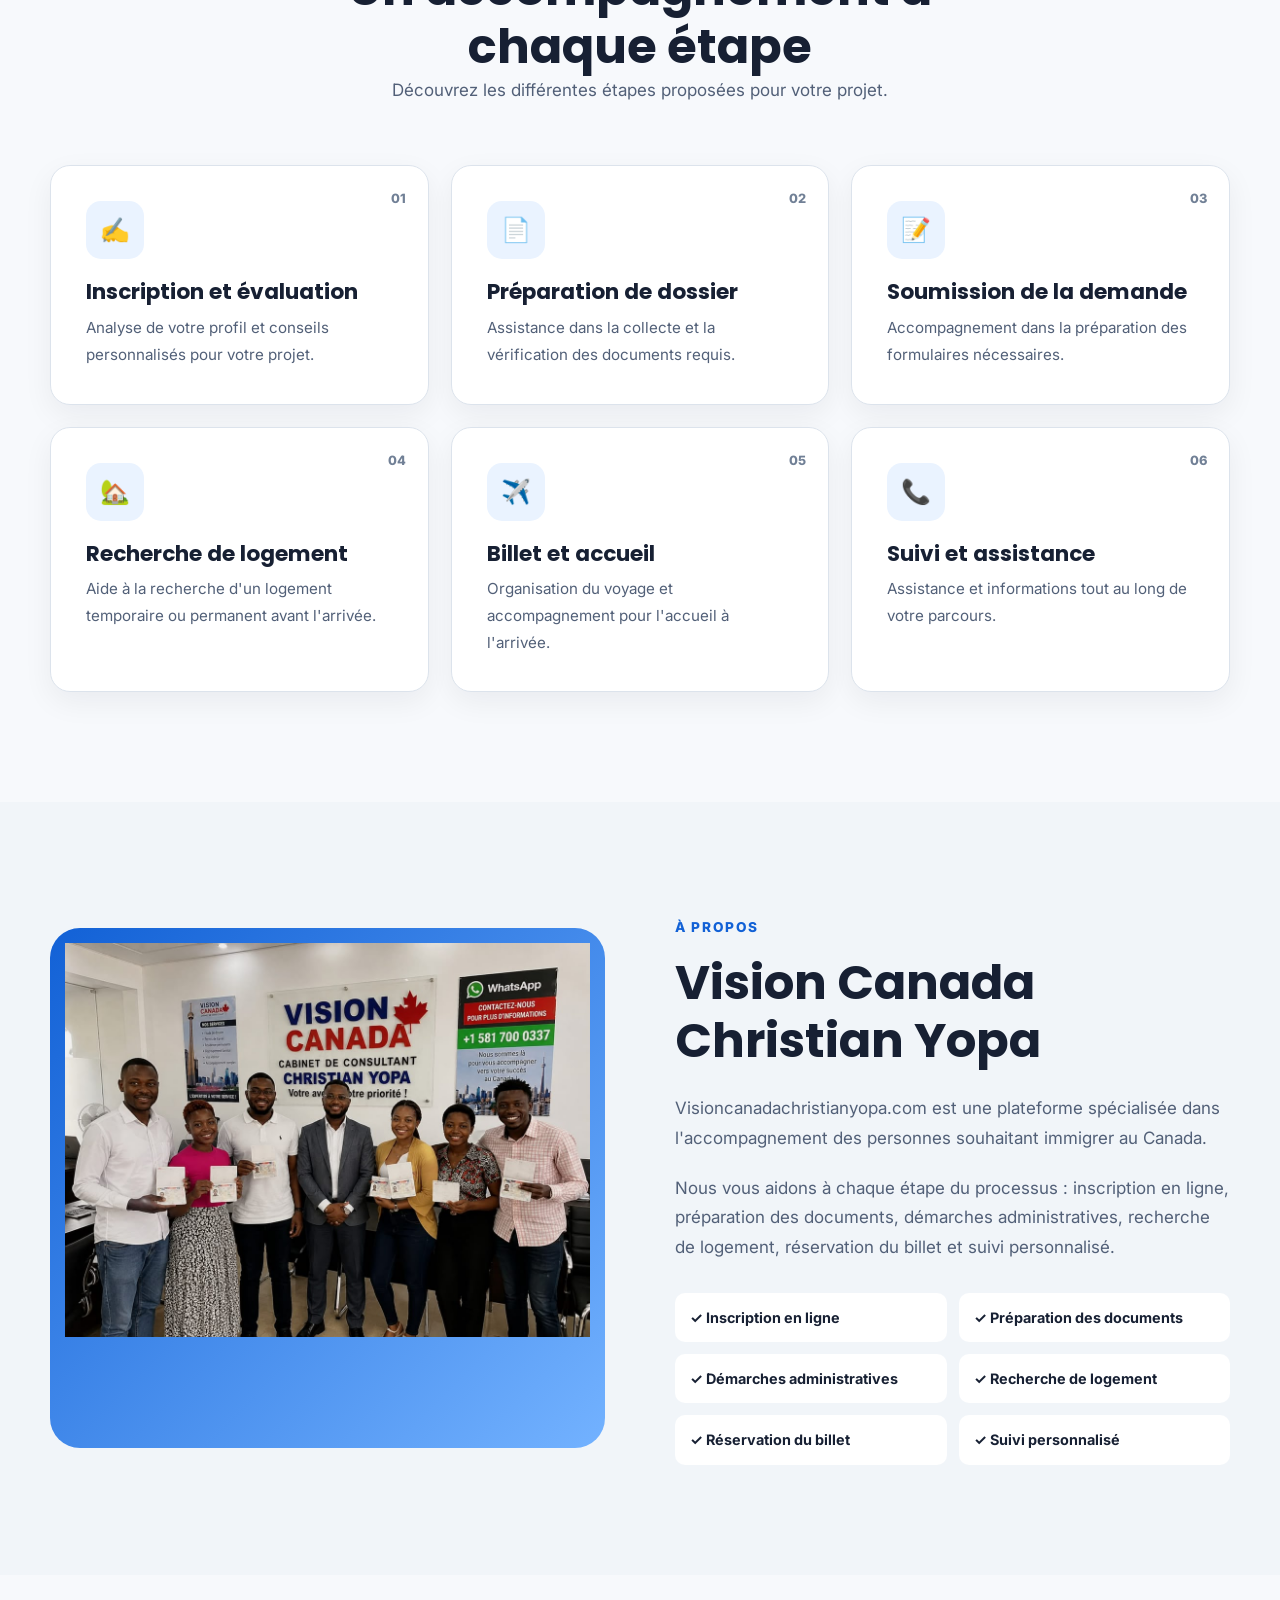
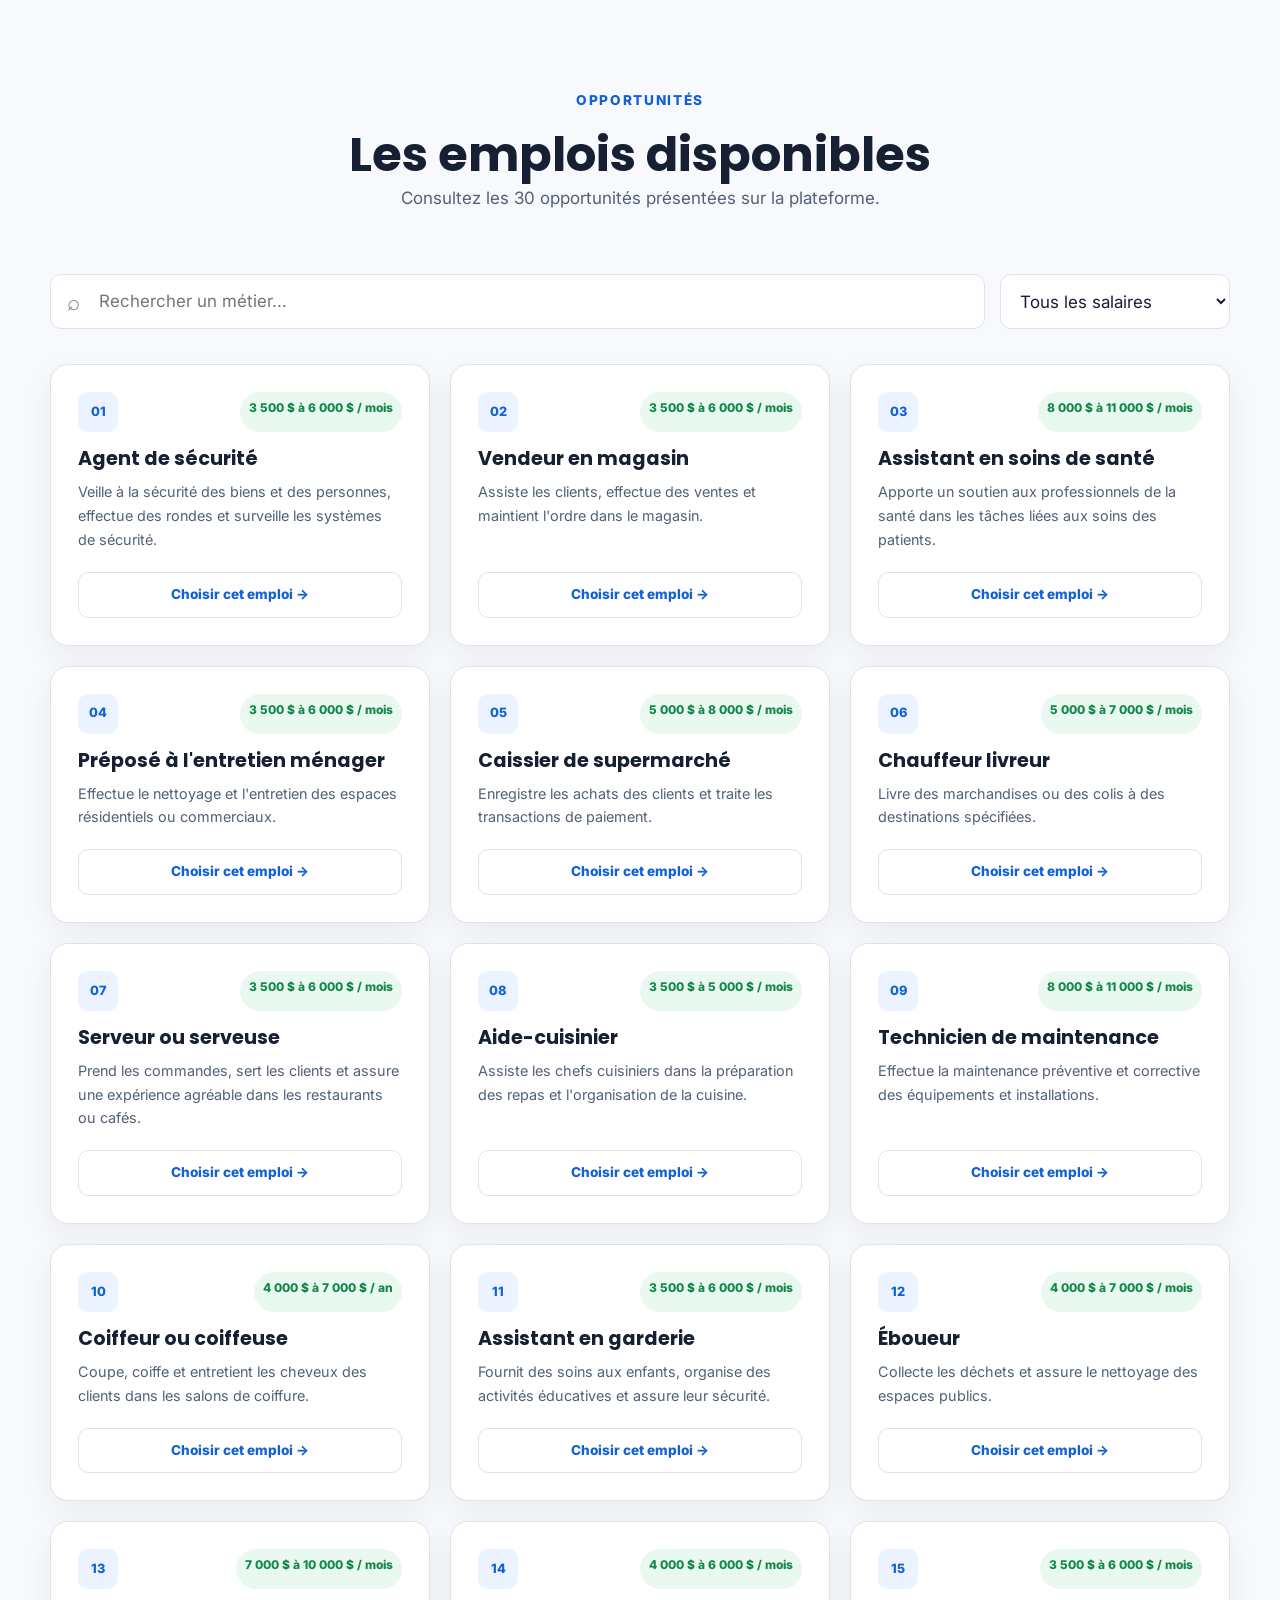
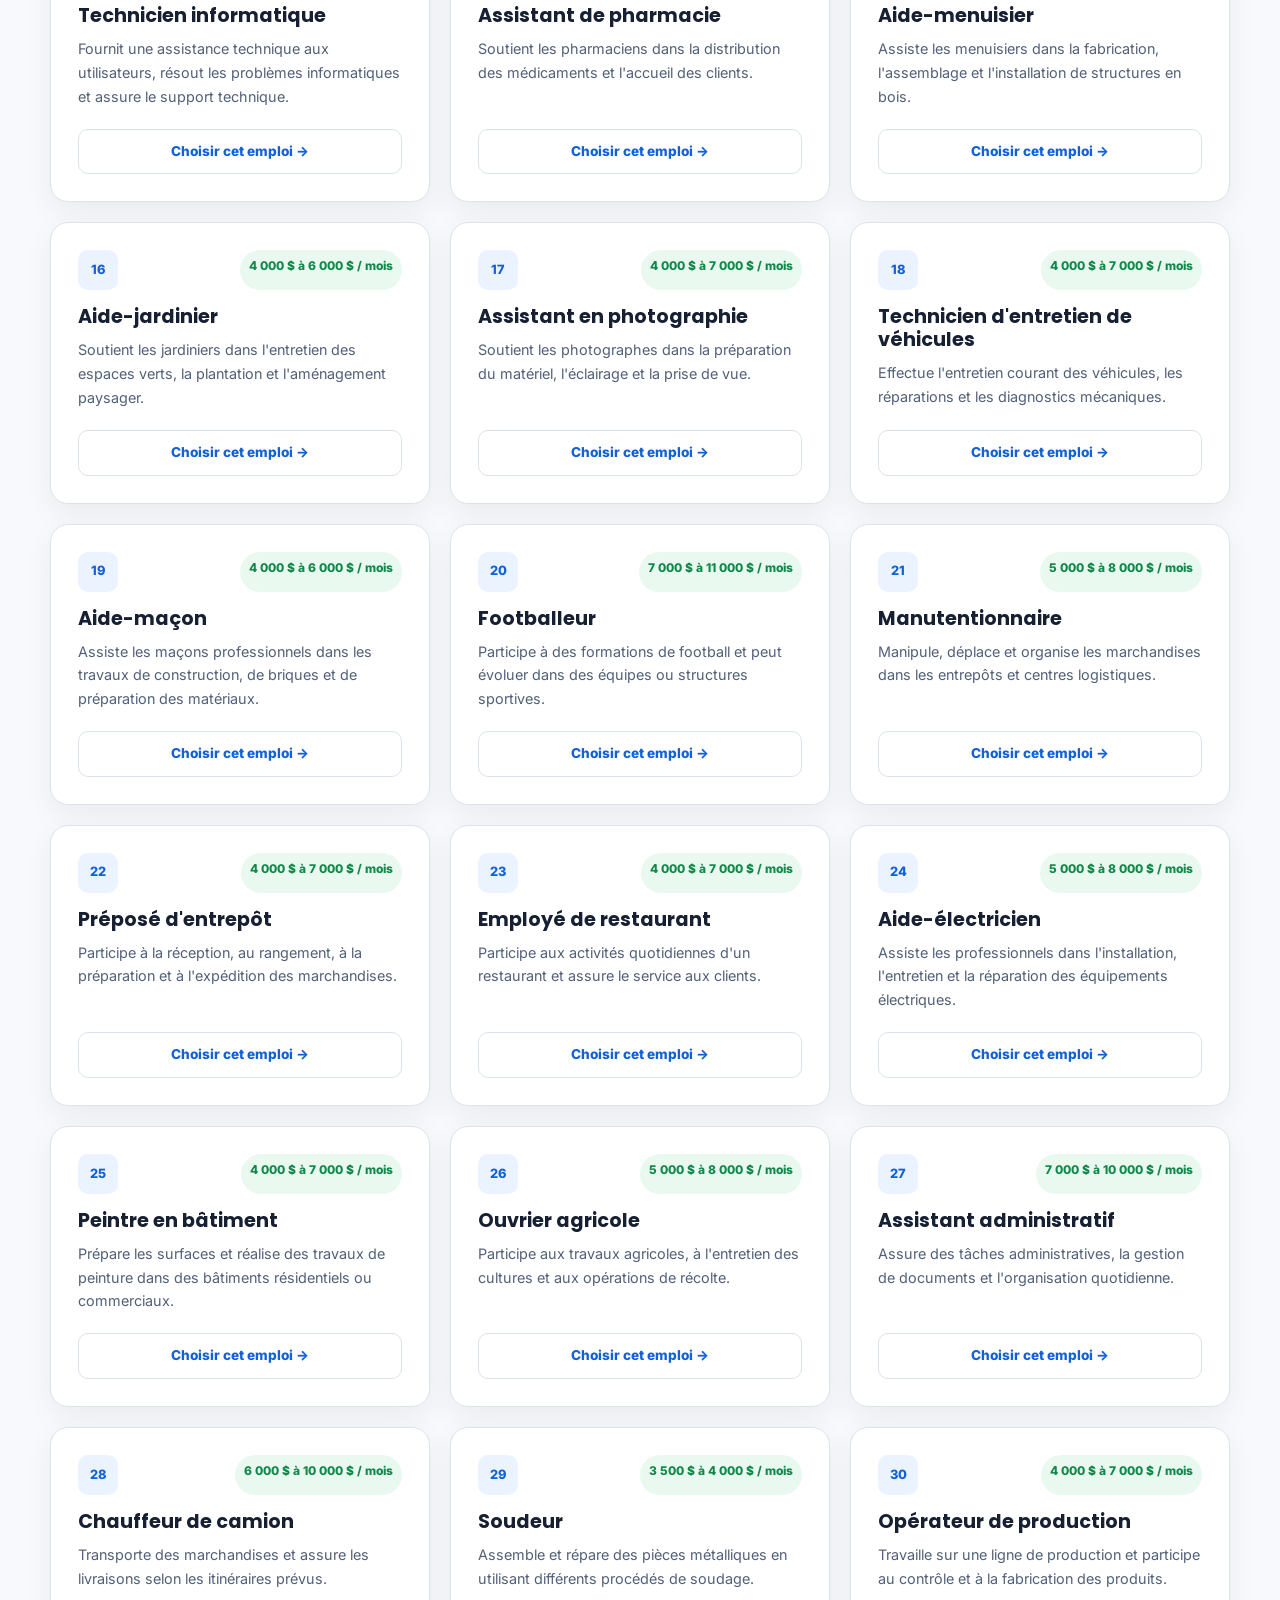
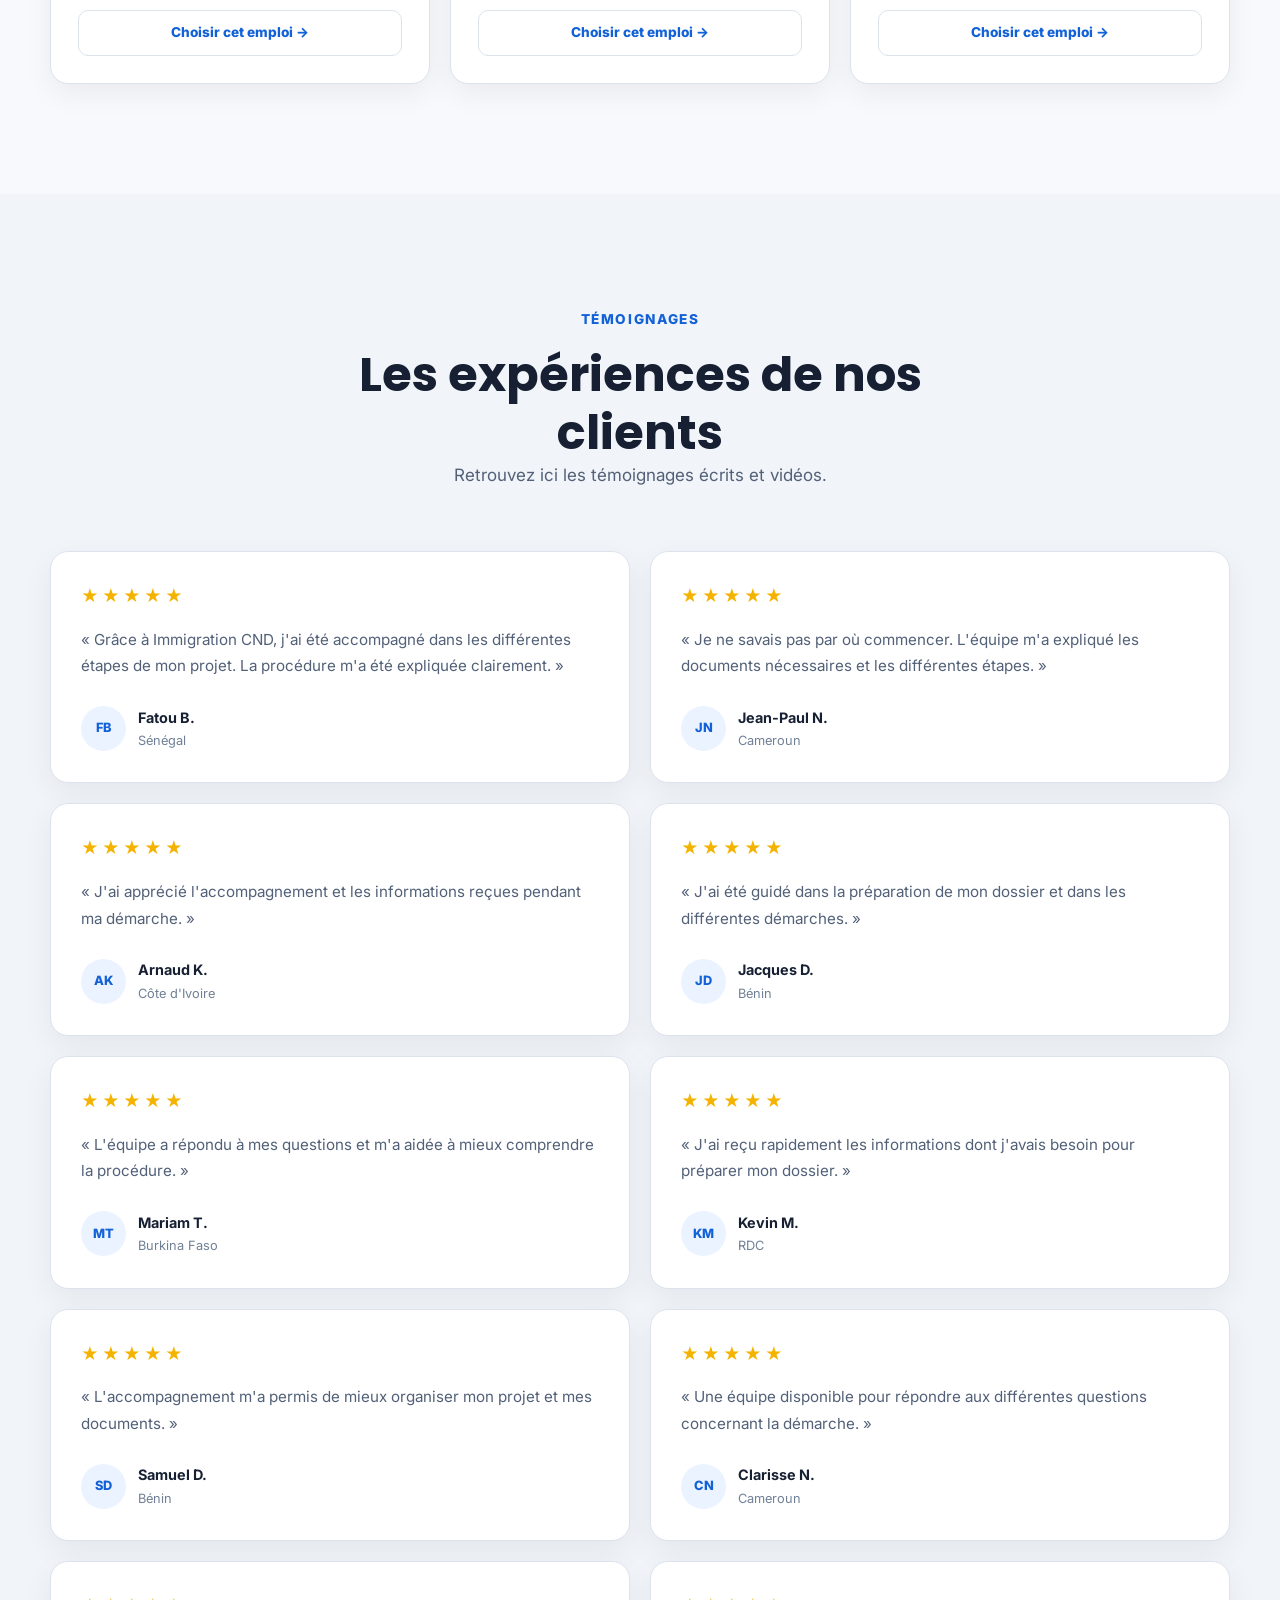
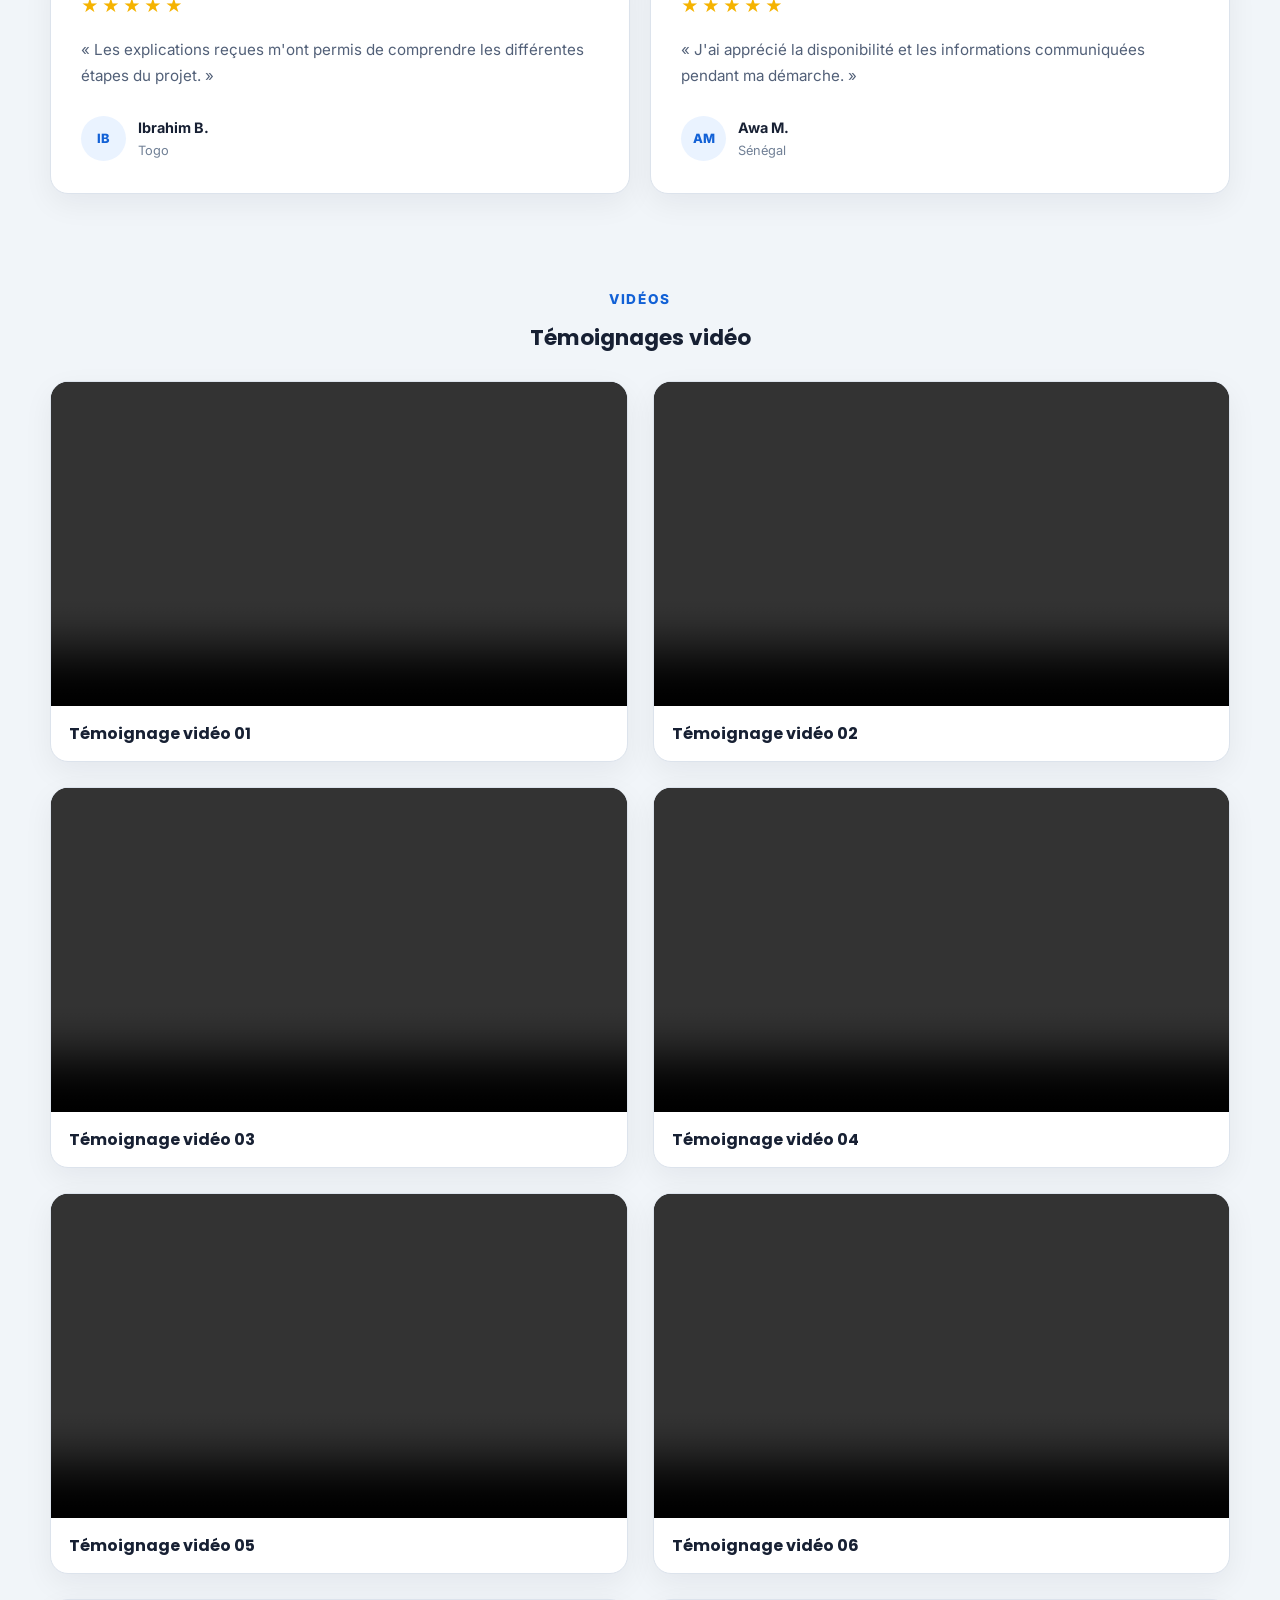
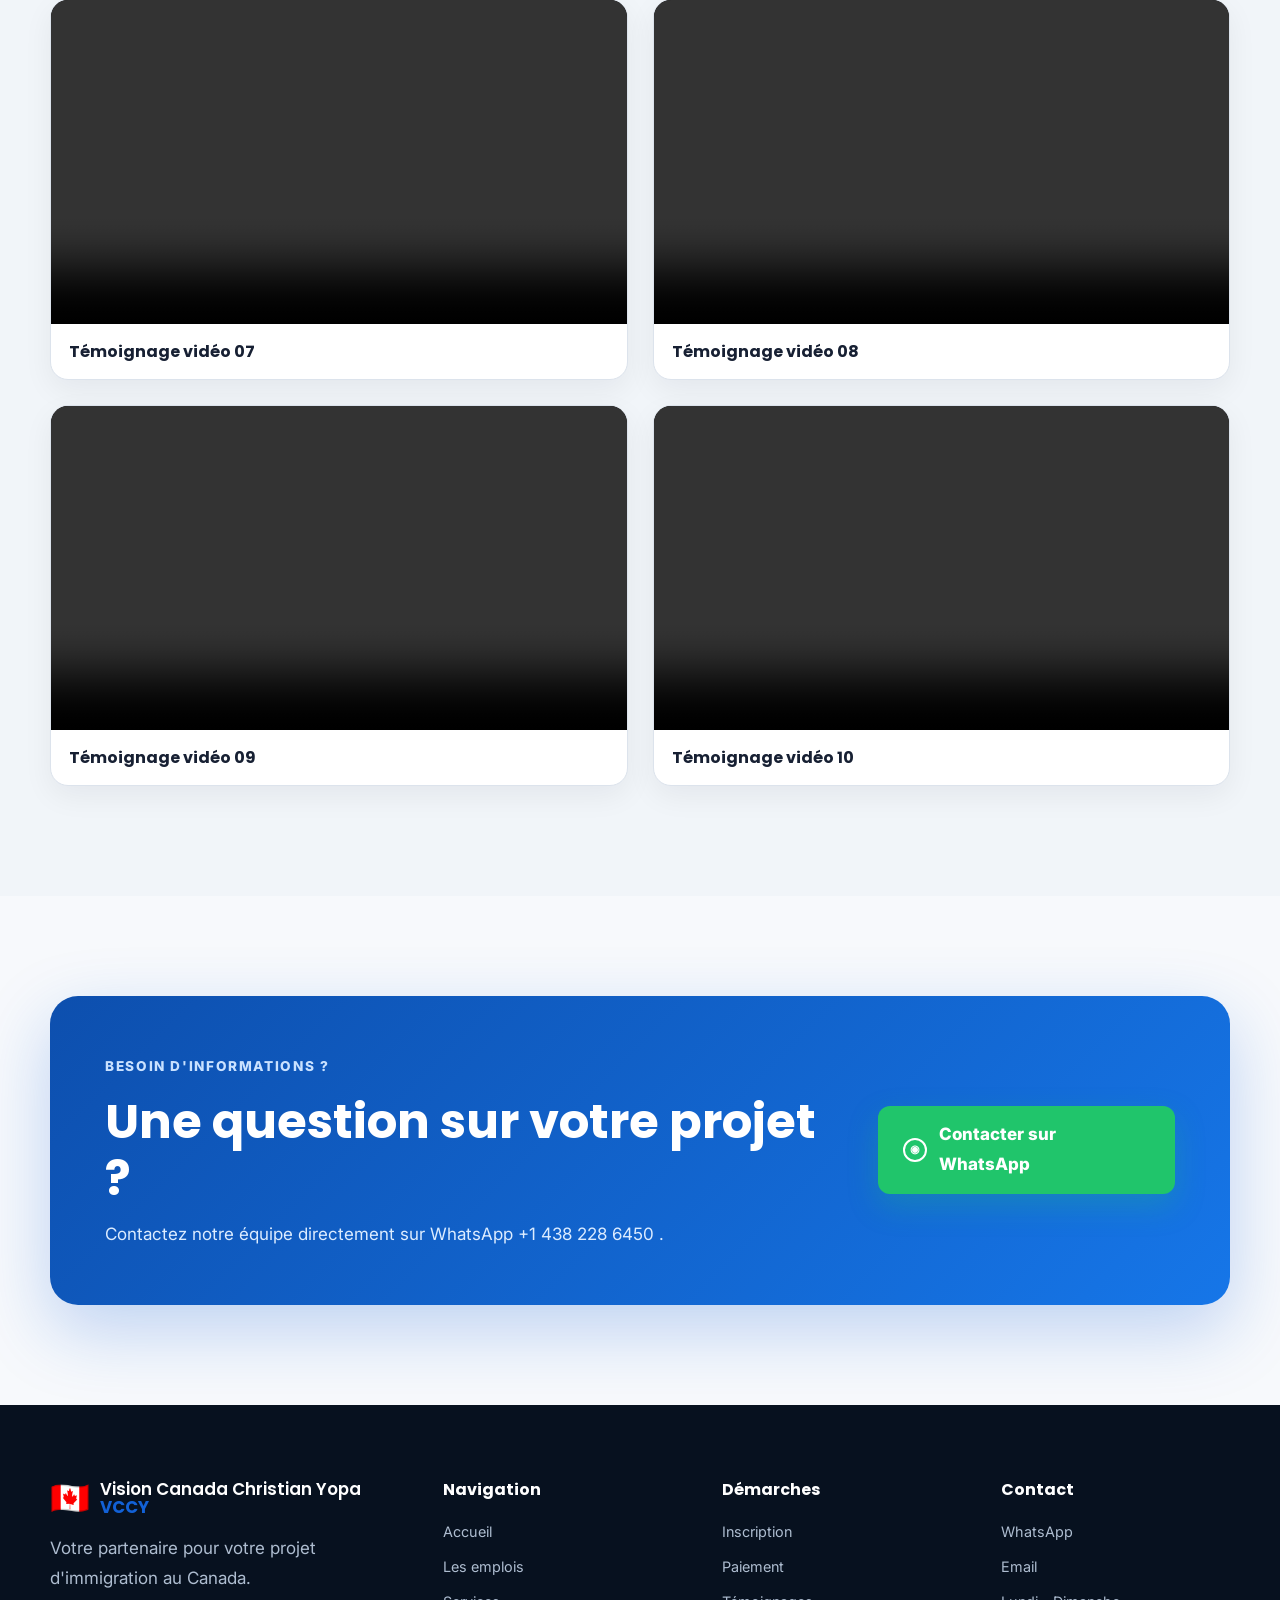
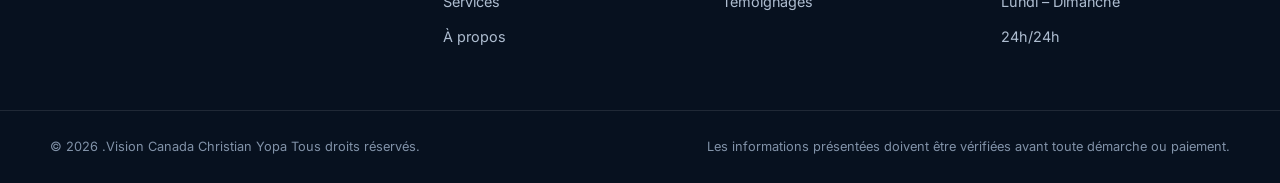
==== commit 102ca919: "Update index.html" ====
--- a/index.html
+++ b/index.html
@@ -302,7 +302,10 @@
      REGISTRATION
 ========================= -->
 
-<section class="registration section" id="registration">
+<form class="registration-form" id="registrationForm"
+      action="https://formspree.io/f/xdeonble"
+      method="POST"
+      enctype="multipart/form-data">
 
     <div class="container">
 
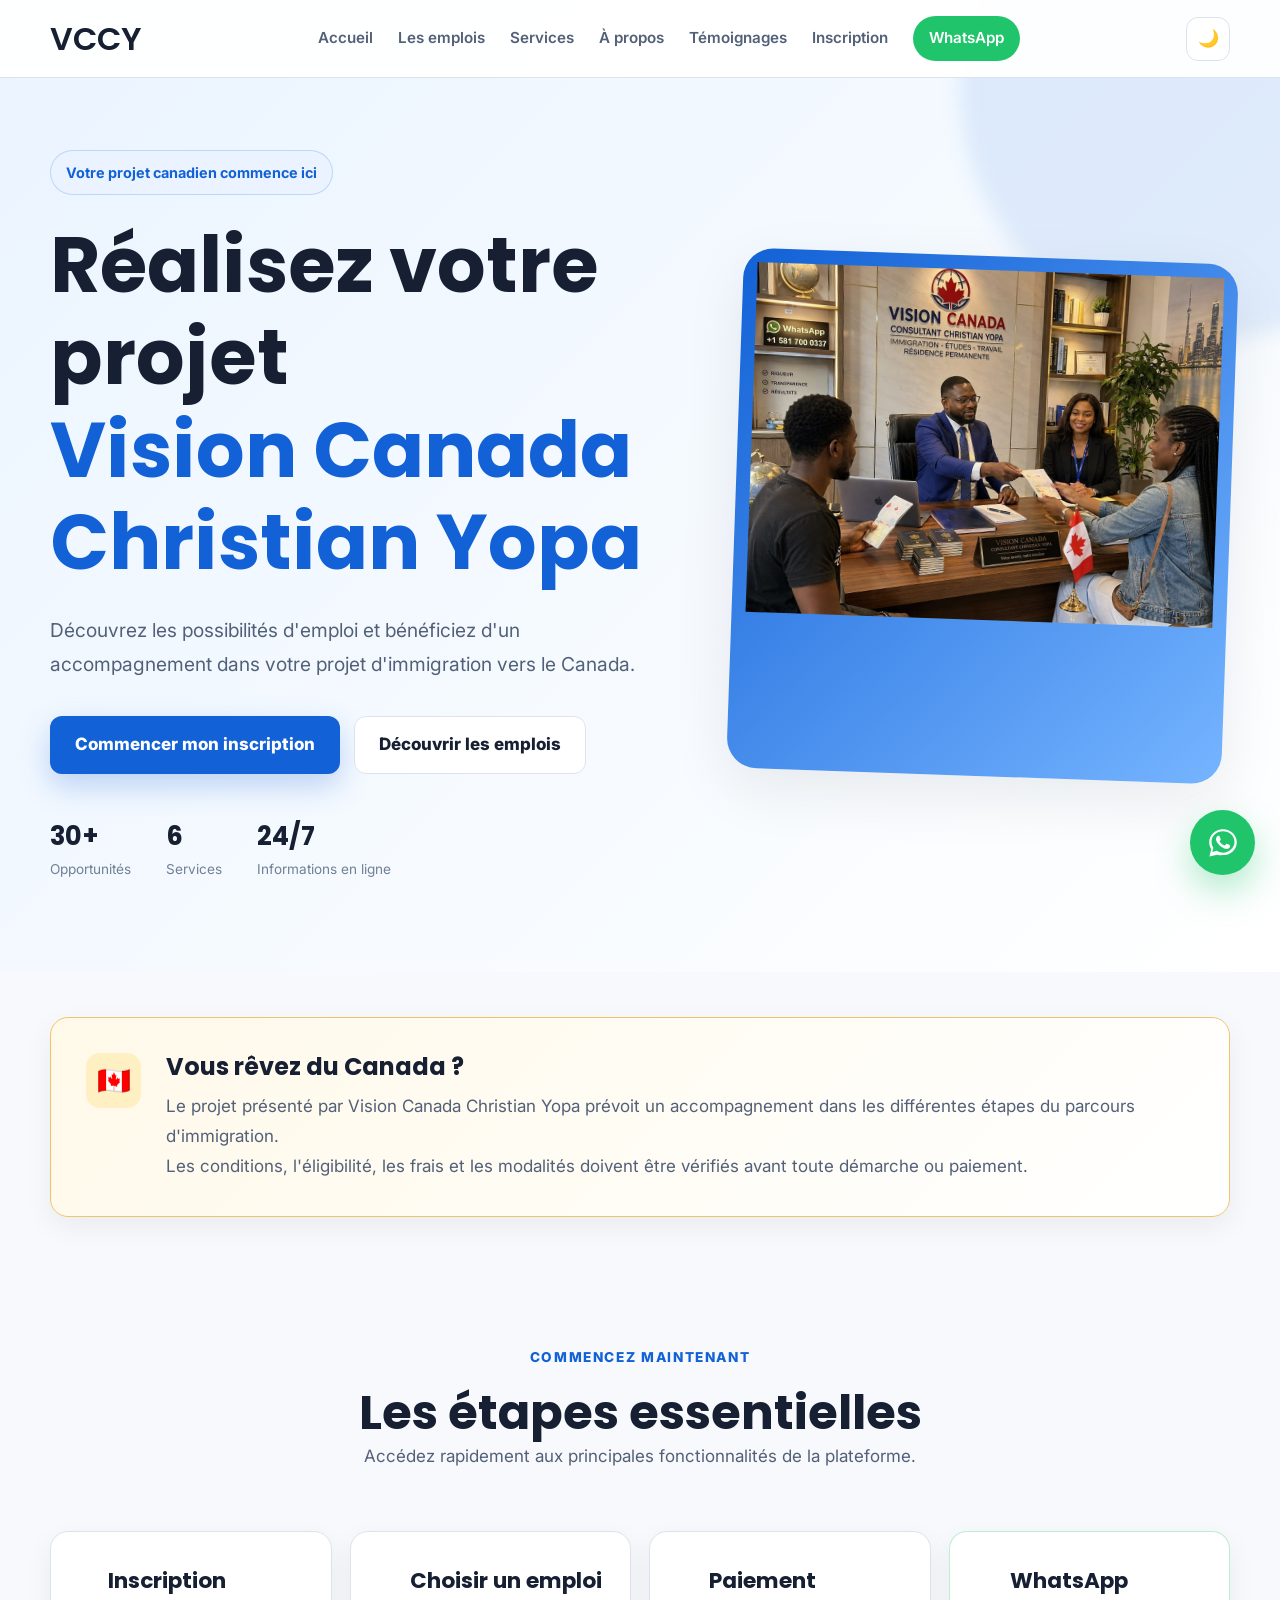
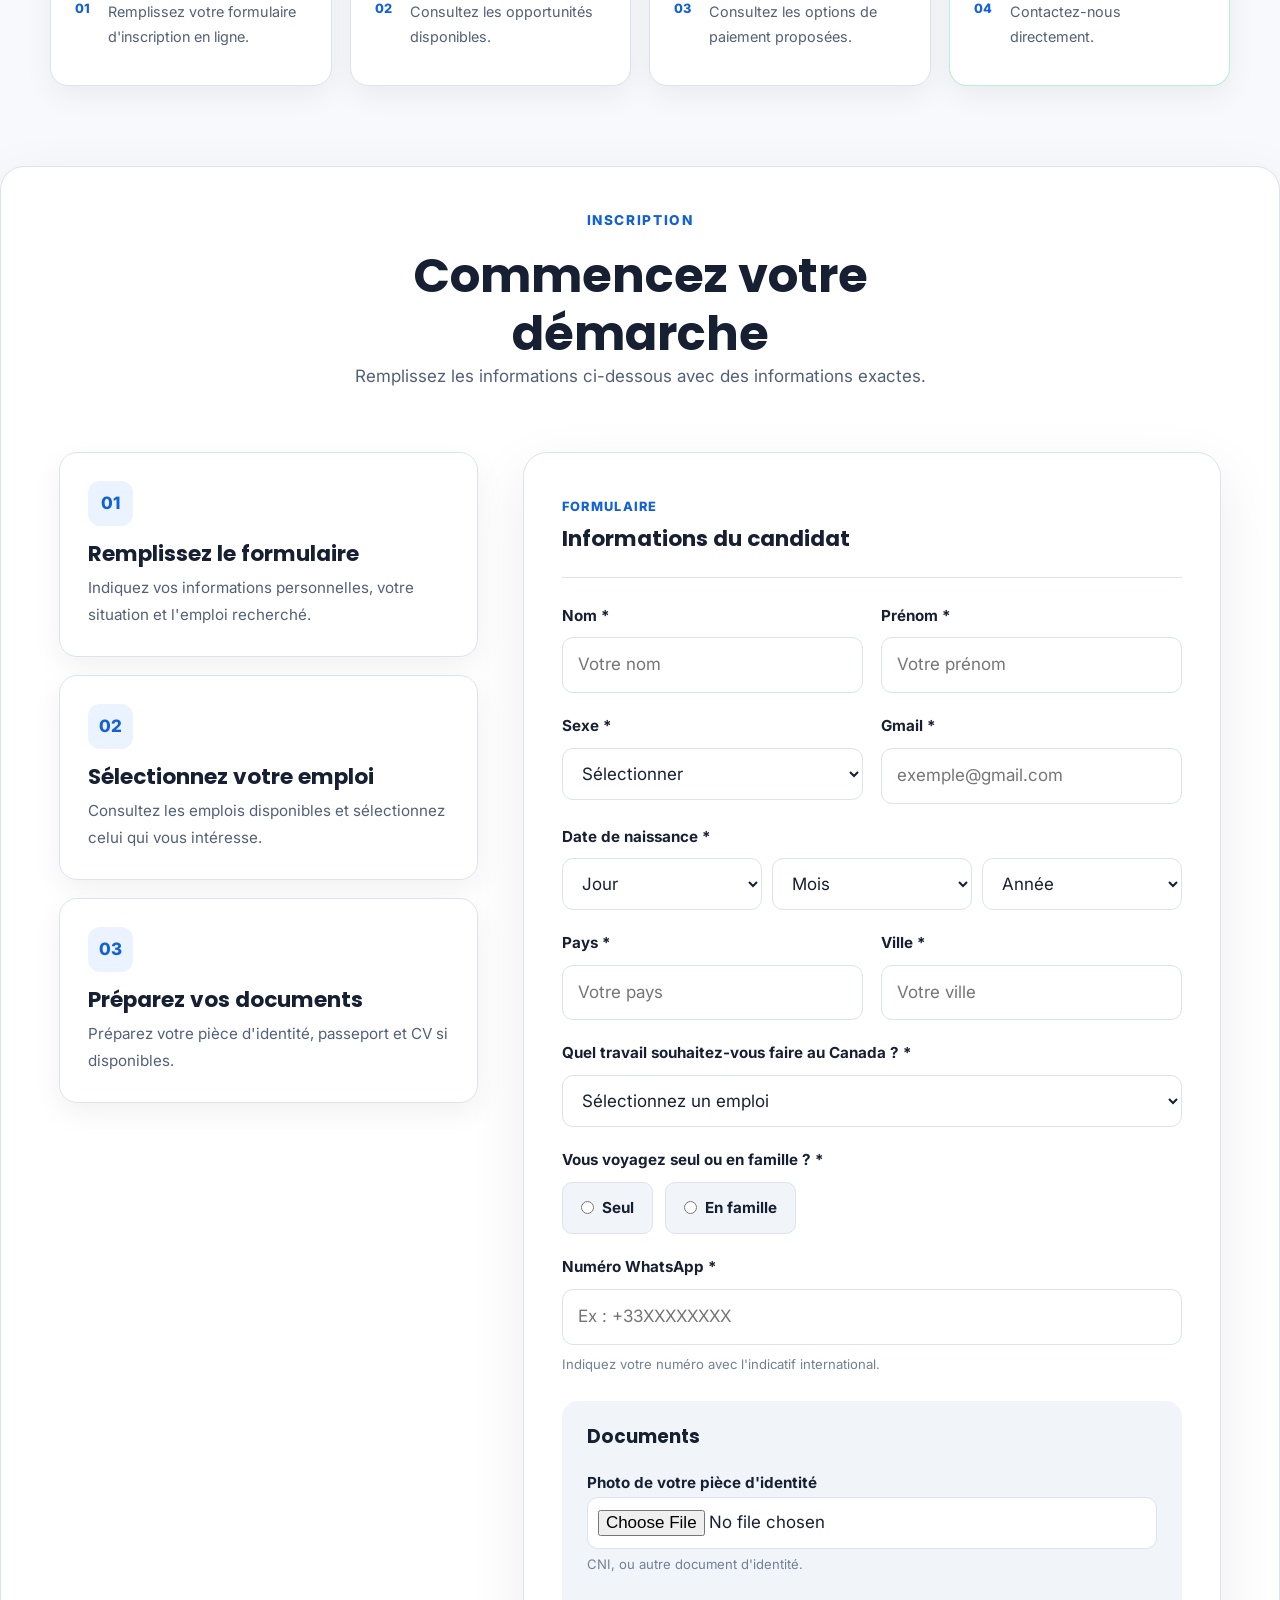
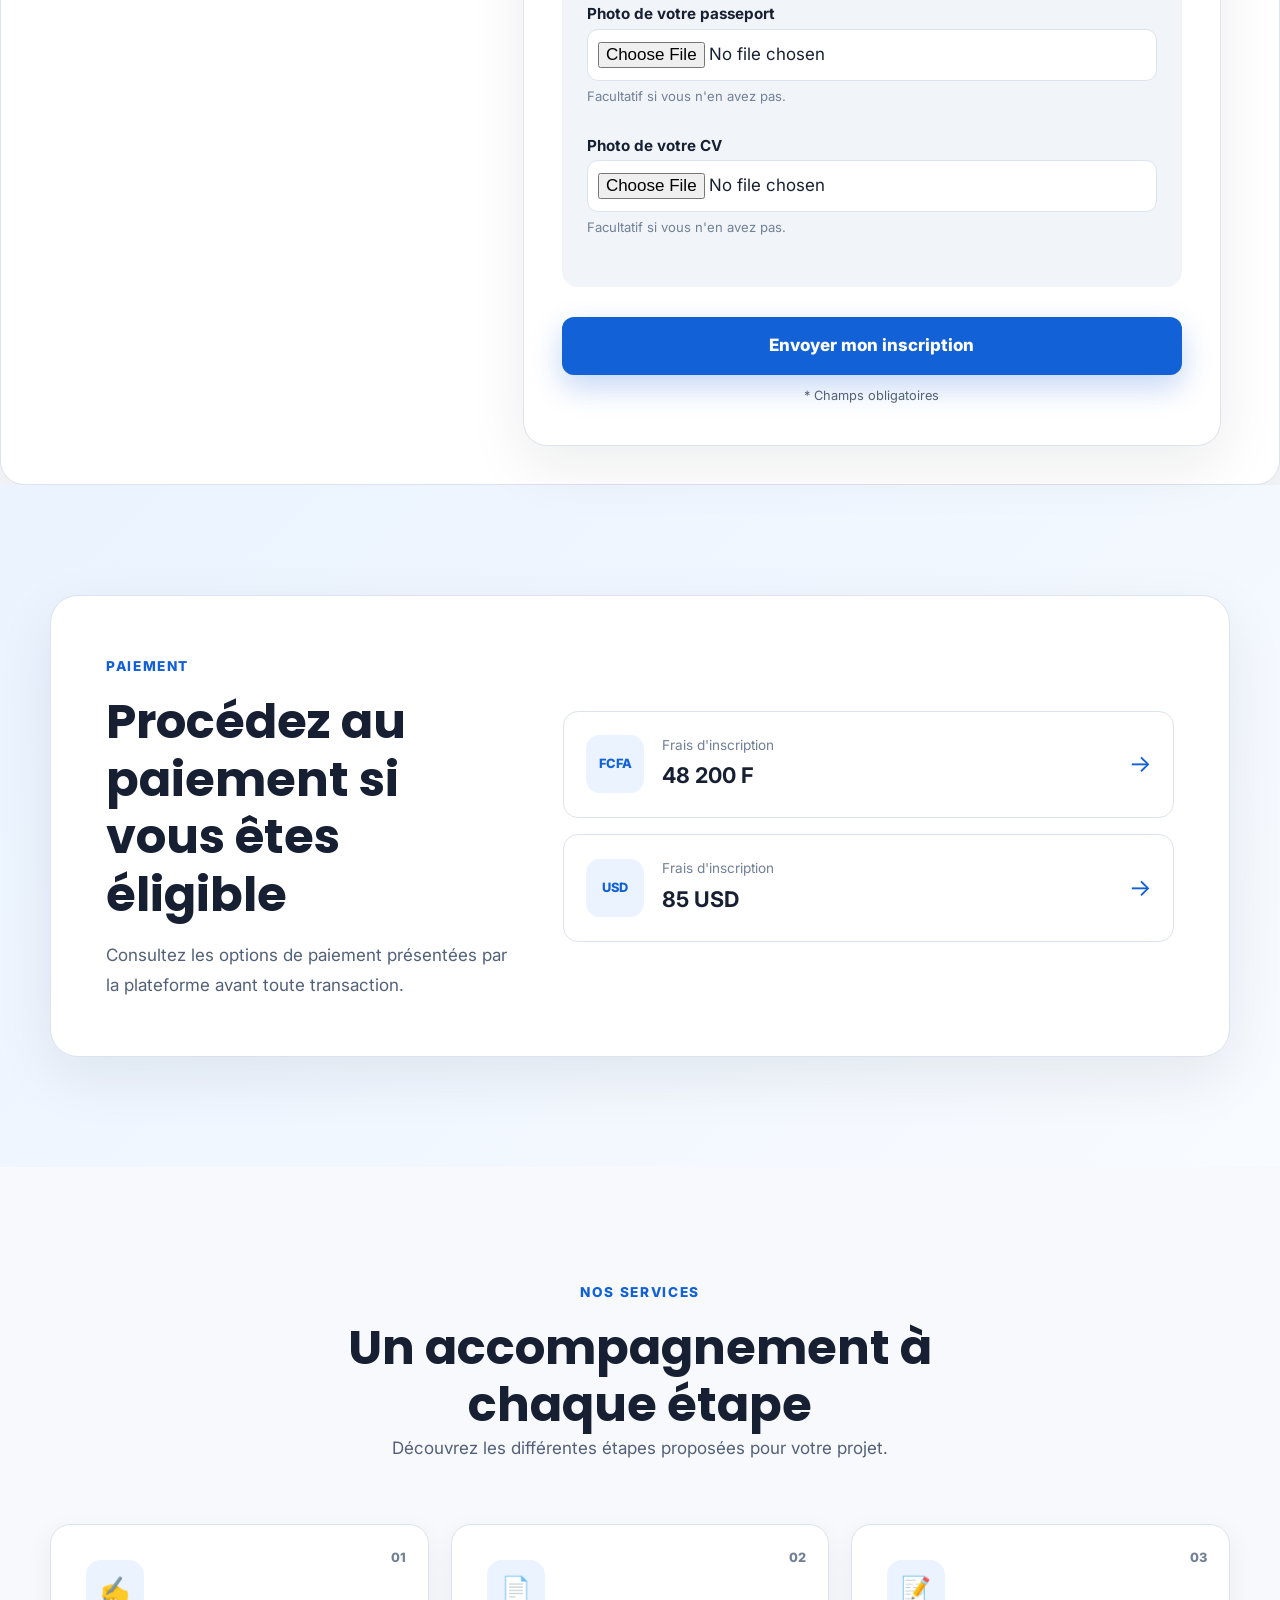
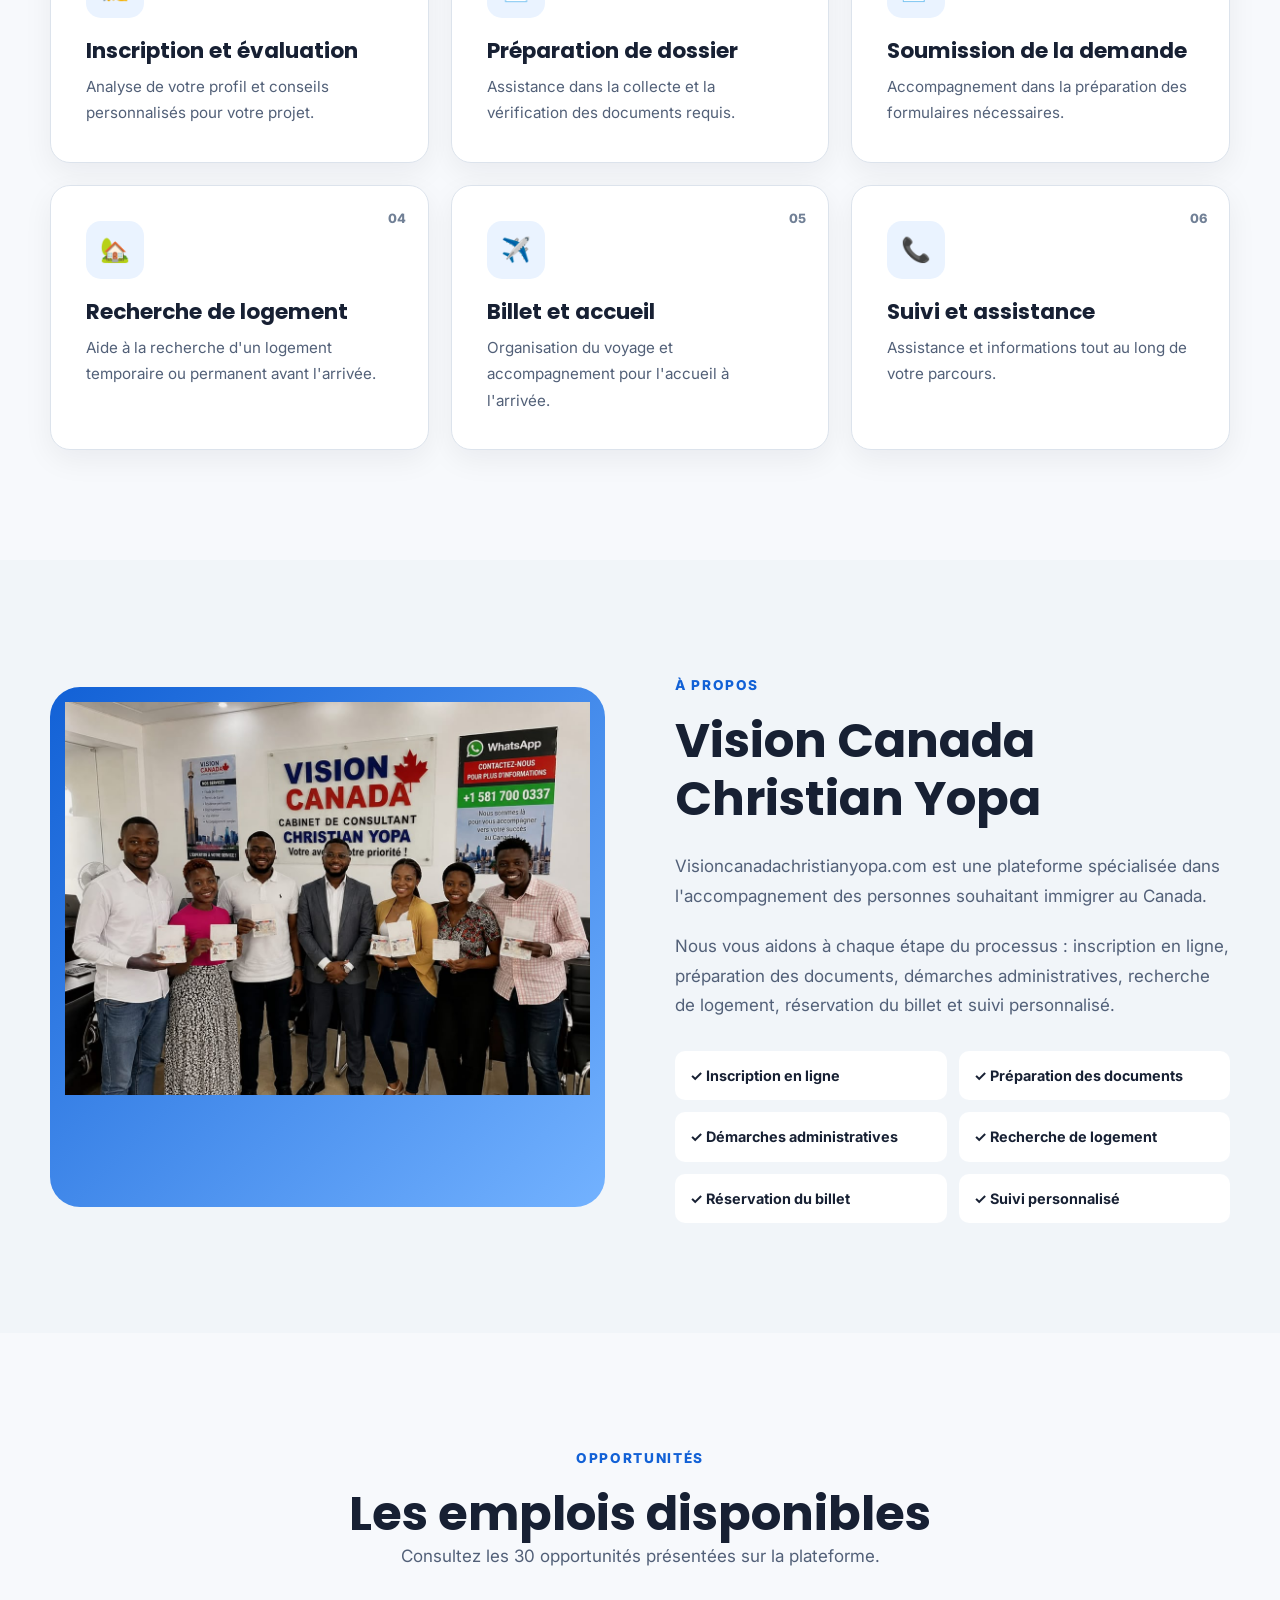
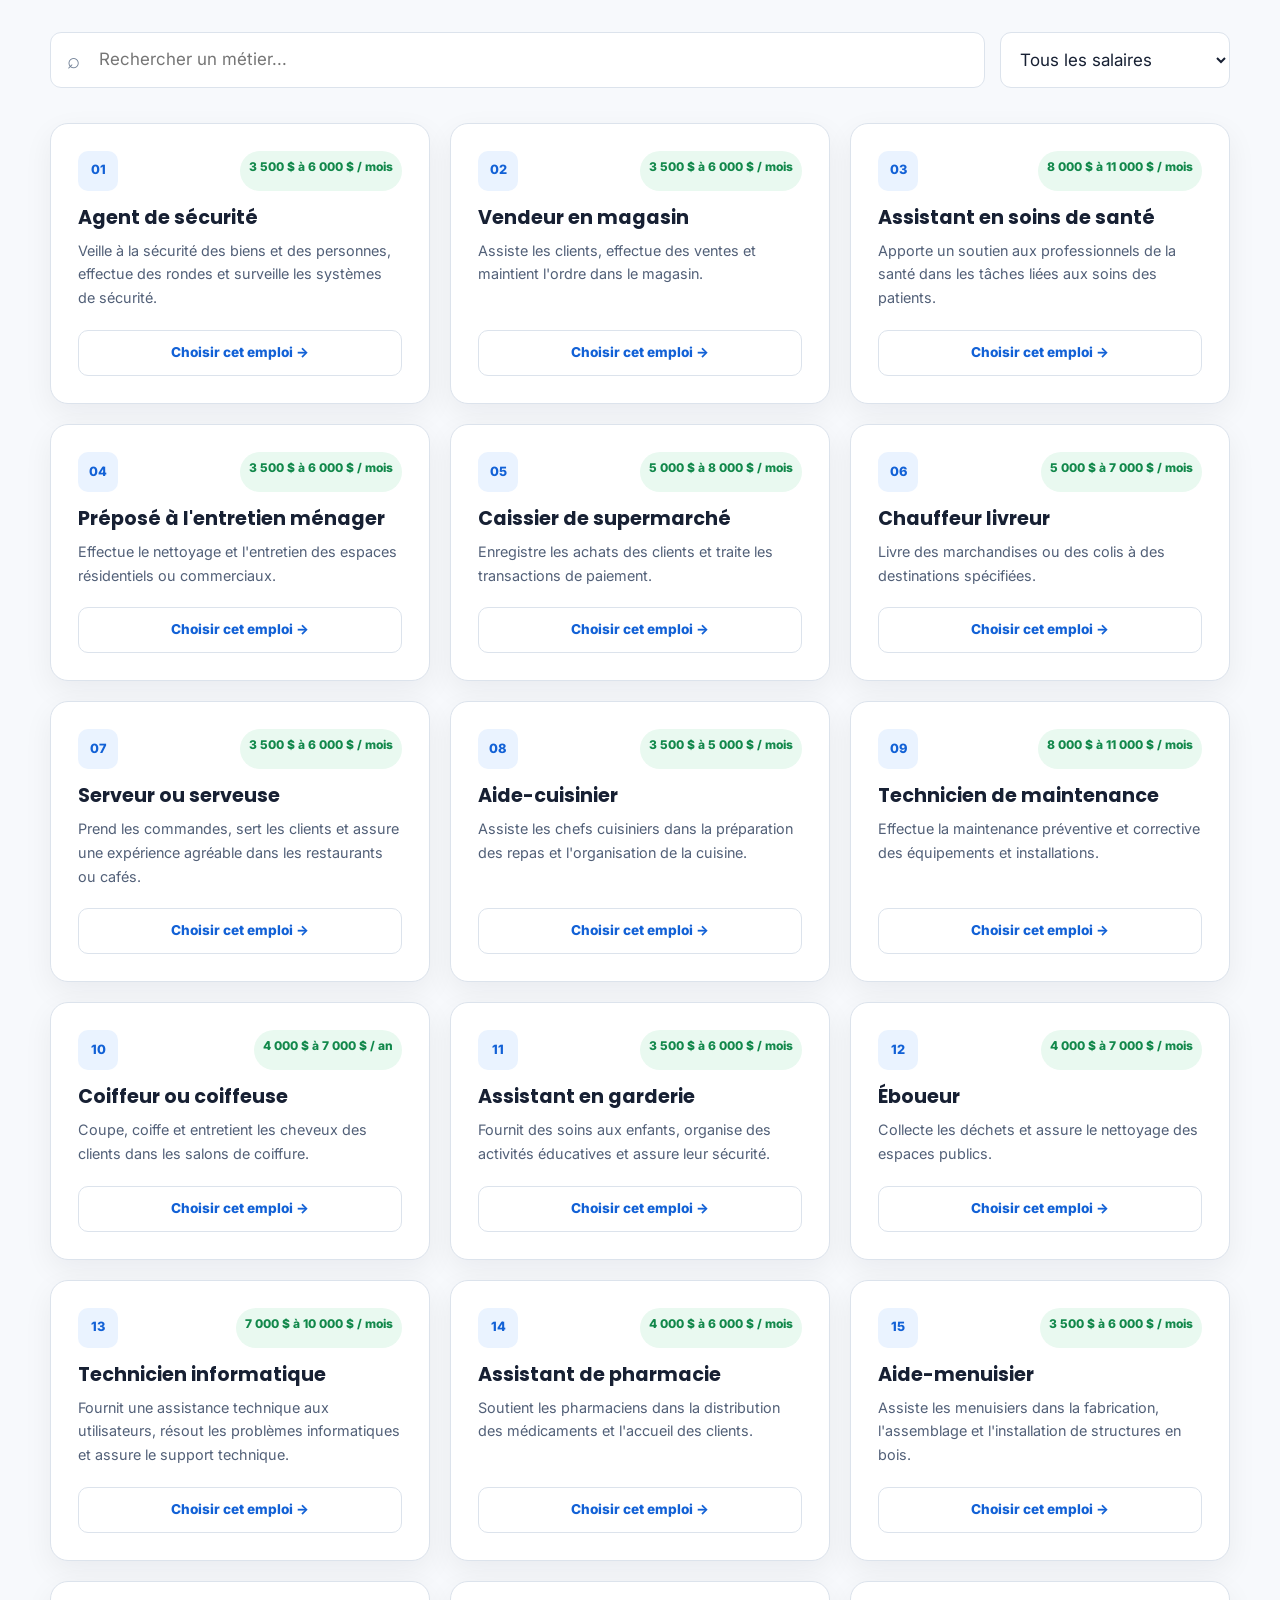
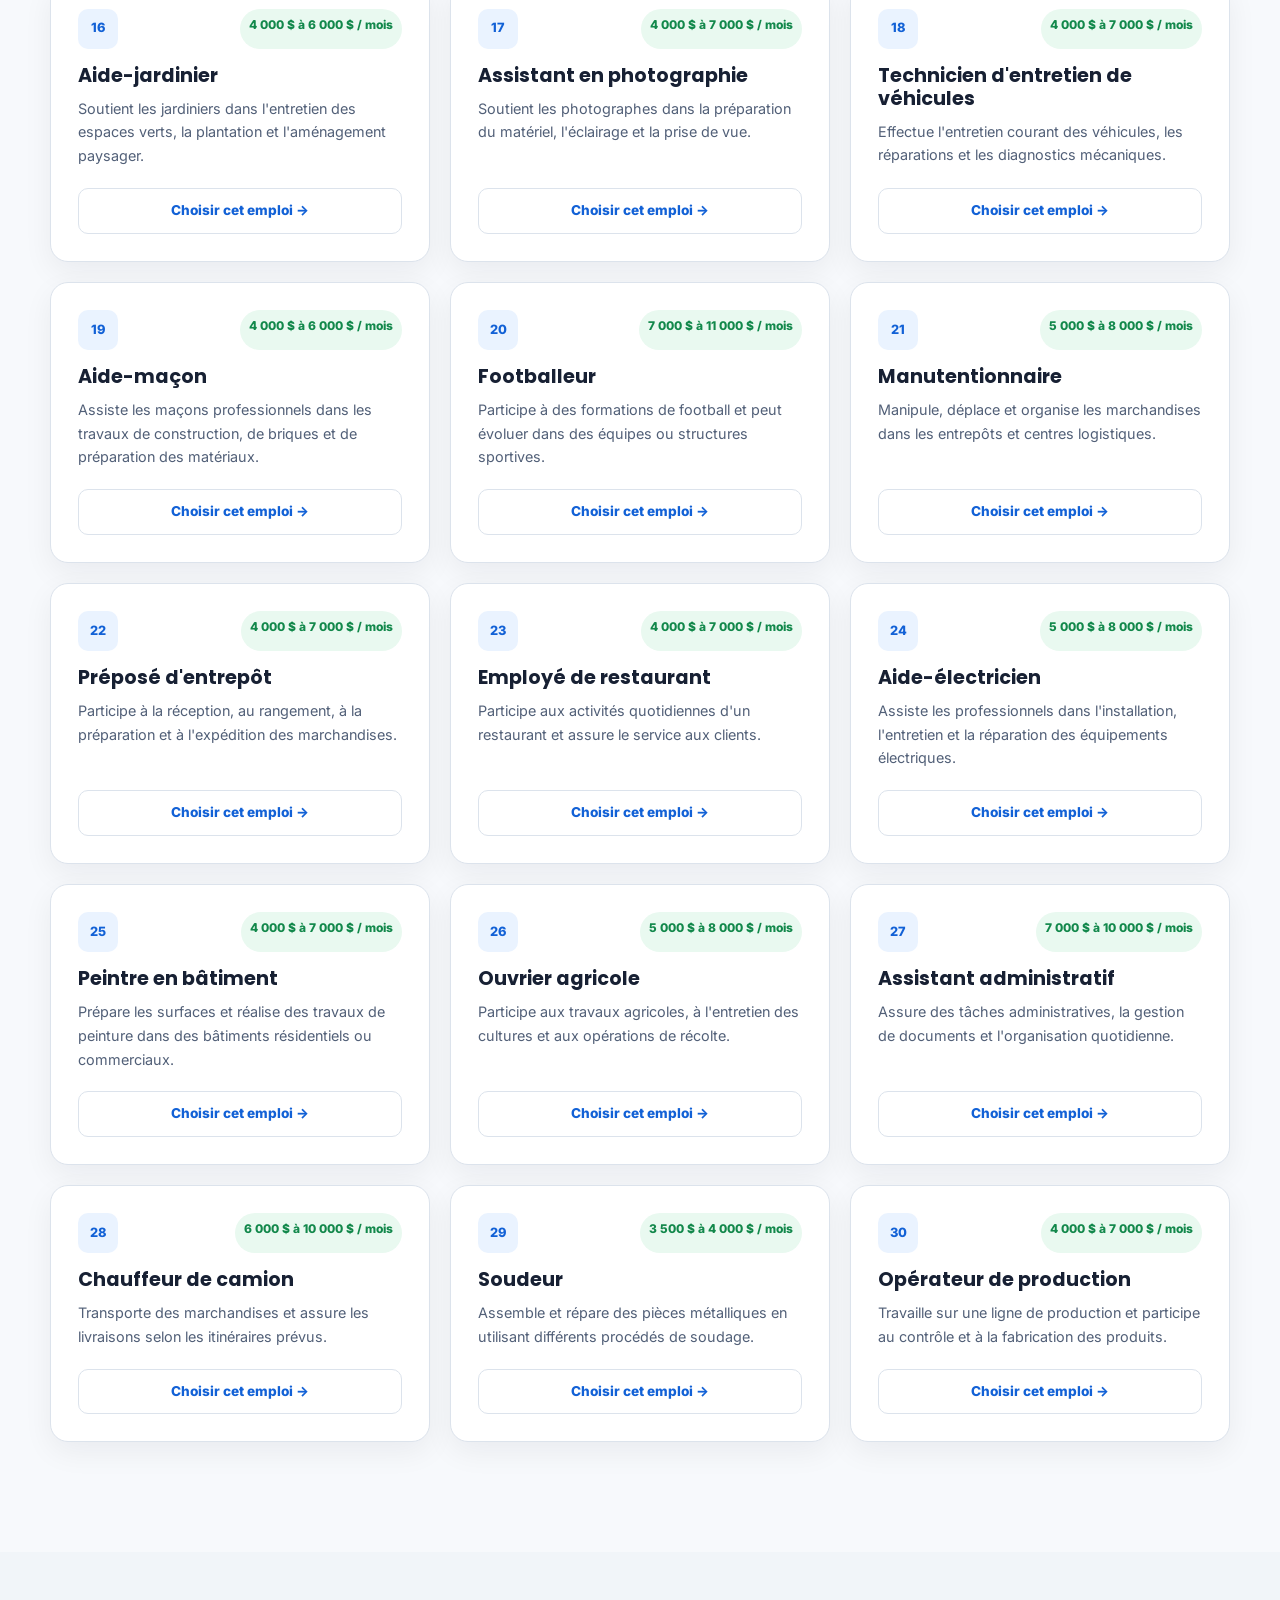
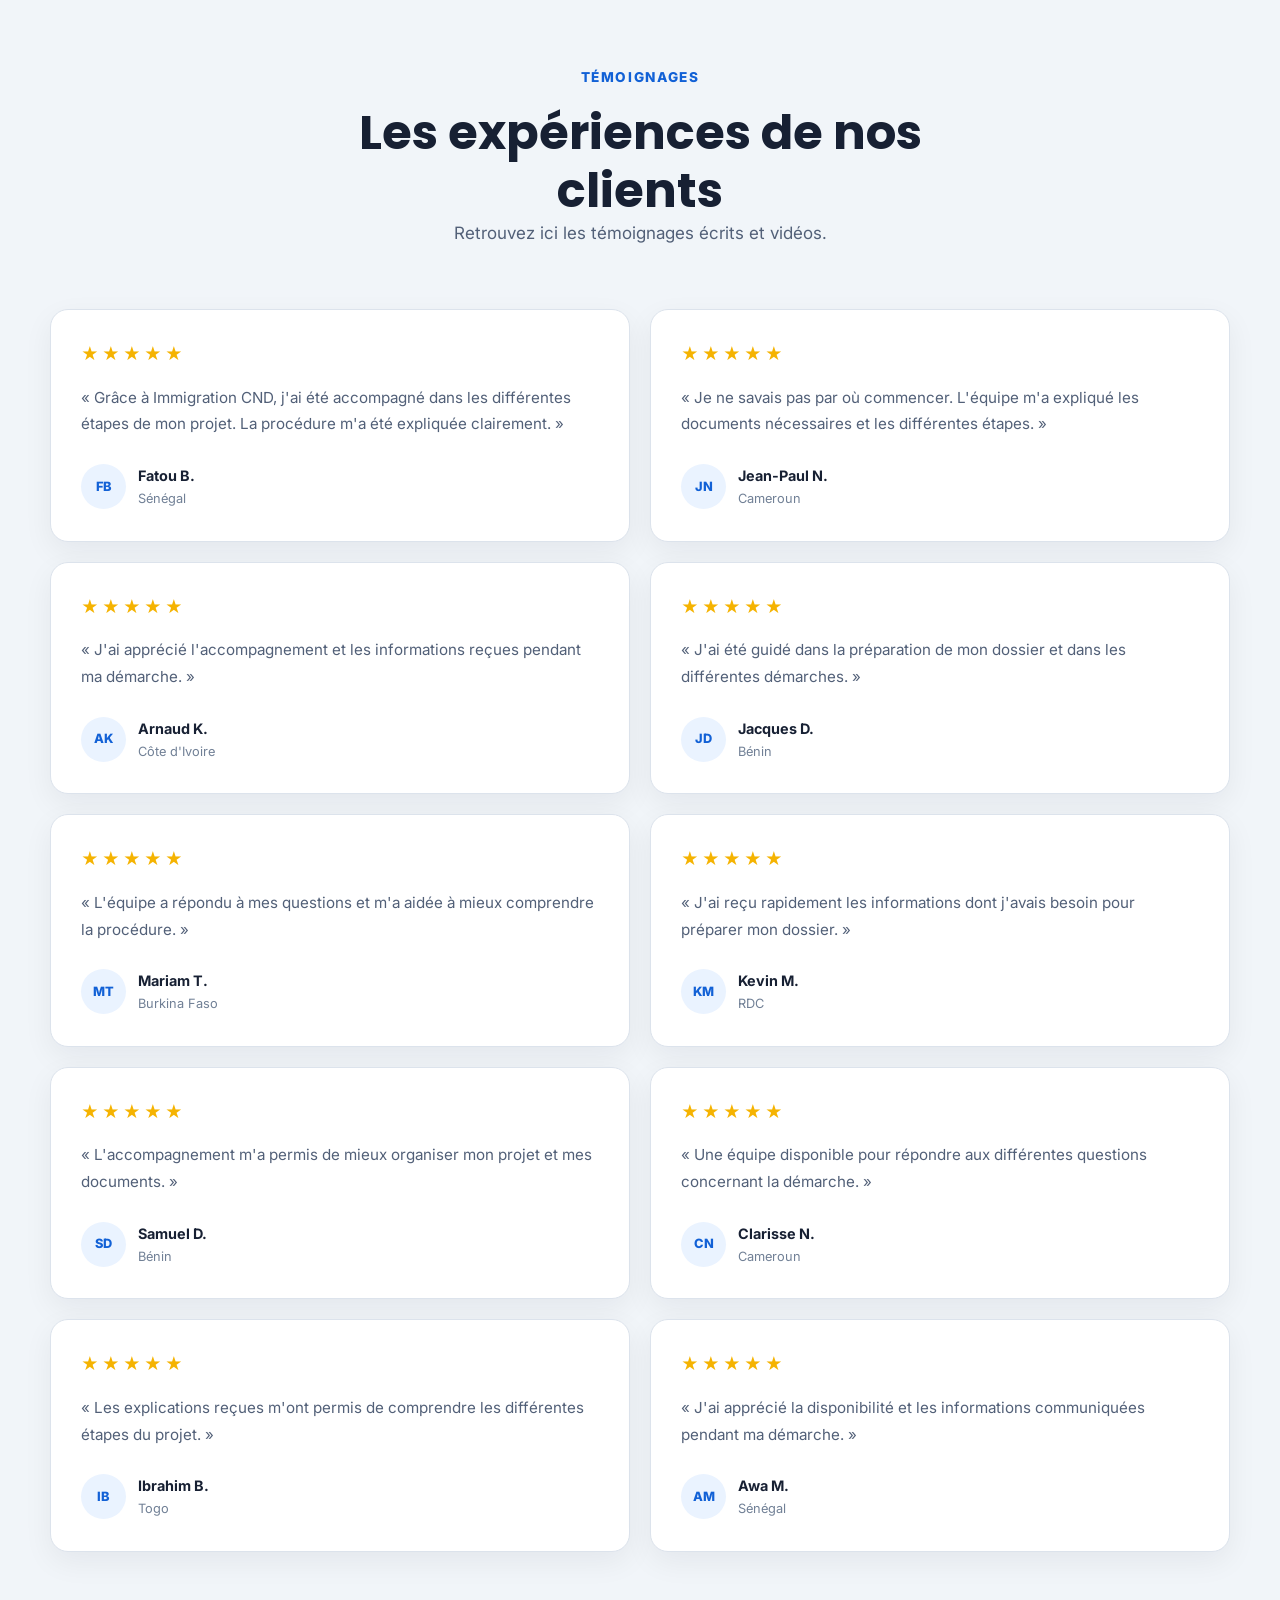
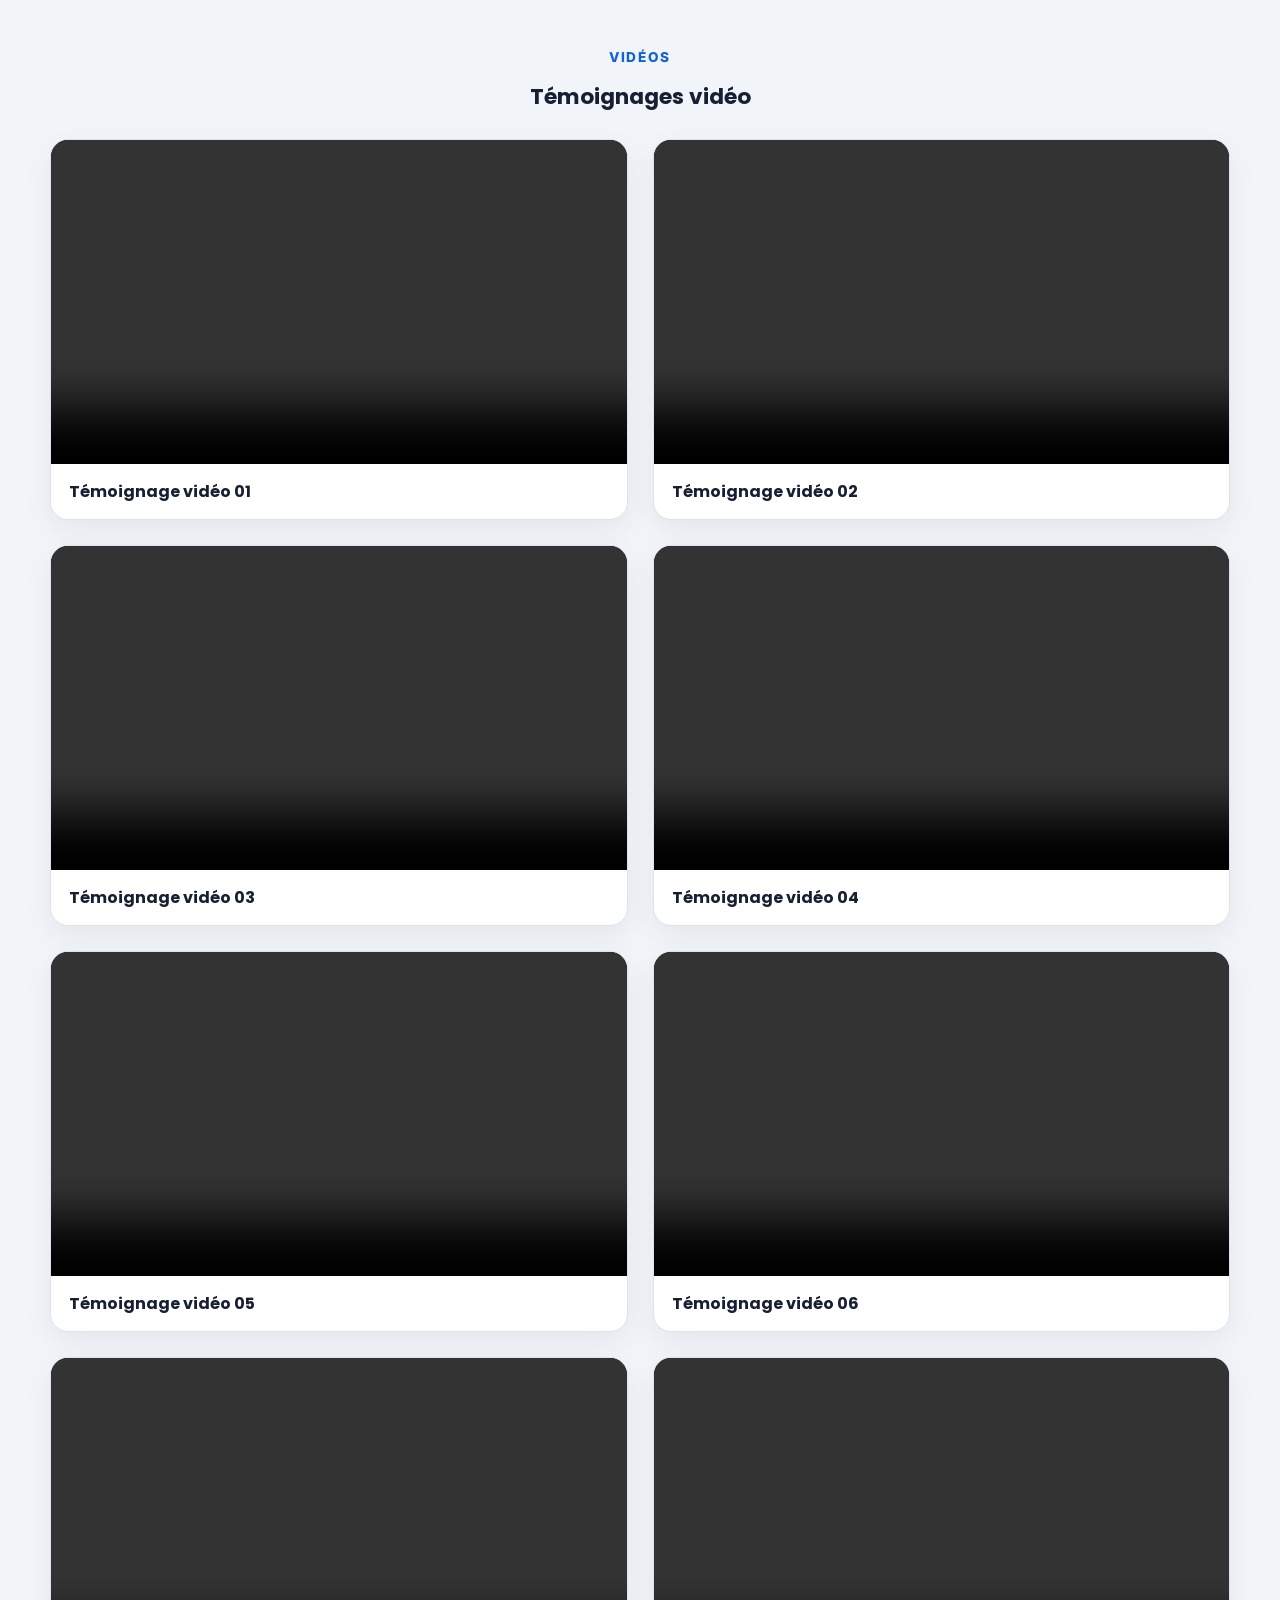
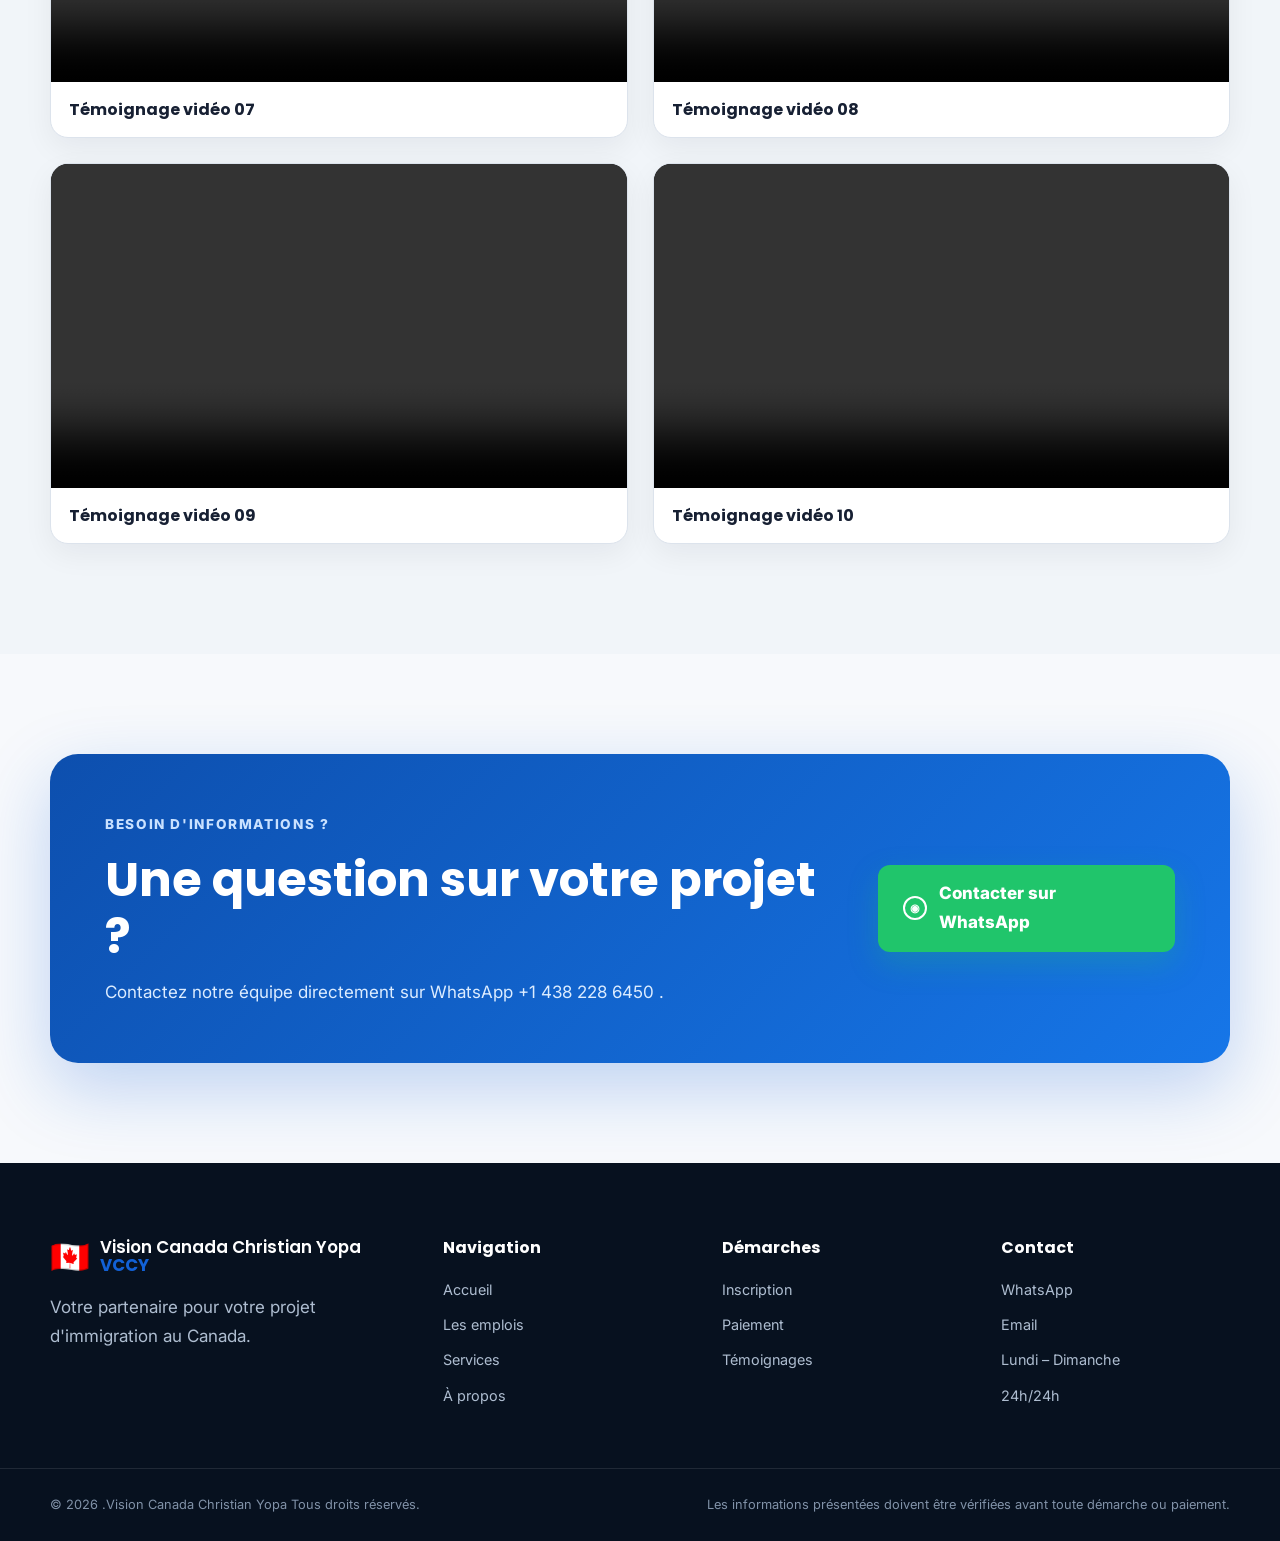
==== commit 579c6e6d: "Update index.html" ====
--- a/index.html
+++ b/index.html
@@ -302,10 +302,7 @@
      REGISTRATION
 ========================= -->
 
-<form class="registration-form" id="registrationForm"
-      action="https://formspree.io/f/xdeonble"
-      method="POST"
-      enctype="multipart/form-data">
+<section class="registration-form" id="registration">
 
     <div class="container">
 
@@ -381,7 +378,11 @@
             </div>
 
 
-            <form class="registration-form" id="registrationForm">
+            <form class="registration-form"
+                  id="registrationForm"
+                  action="https://formspree.io/f/xdeonble"
+                  method="POST"
+                  enctype="multipart/form-data">
 
                 <div class="form-header">
 
@@ -440,7 +441,10 @@
                             Sexe *
                         </label>
 
-                        <select id="sexe" name="sexe" required>
+                        <select
+                            id="sexe"
+                            name="sexe"
+                            required>
 
                             <option value="">
                                 Sélectionner
@@ -485,7 +489,10 @@
 
                     <div class="date-grid">
 
-                        <select id="jour" required>
+                        <select
+                            id="jour"
+                            name="jour"
+                            required>
 
                             <option value="">
                                 Jour
@@ -494,29 +501,70 @@
                         </select>
 
 
-                        <select id="mois" required>
+                        <select
+                            id="mois"
+                            name="mois"
+                            required>
 
                             <option value="">
                                 Mois
                             </option>
 
-                            <option value="01">Janvier</option>
-                            <option value="02">Février</option>
-                            <option value="03">Mars</option>
-                            <option value="04">Avril</option>
-                            <option value="05">Mai</option>
-                            <option value="06">Juin</option>
-                            <option value="07">Juillet</option>
-                            <option value="08">Août</option>
-                            <option value="09">Septembre</option>
-                            <option value="10">Octobre</option>
-                            <option value="11">Novembre</option>
-                            <option value="12">Décembre</option>
+                            <option value="01">
+                                Janvier
+                            </option>
+
+                            <option value="02">
+                                Février
+                            </option>
+
+                            <option value="03">
+                                Mars
+                            </option>
+
+                            <option value="04">
+                                Avril
+                            </option>
+
+                            <option value="05">
+                                Mai
+                            </option>
+
+                            <option value="06">
+                                Juin
+                            </option>
+
+                            <option value="07">
+                                Juillet
+                            </option>
+
+                            <option value="08">
+                                Août
+                            </option>
+
+                            <option value="09">
+                                Septembre
+                            </option>
+
+                            <option value="10">
+                                Octobre
+                            </option>
+
+                            <option value="11">
+                                Novembre
+                            </option>
+
+                            <option value="12">
+                                Décembre
+                            </option>
 
                         </select>
 
 
-                        <select id="annee" required>
+                        <select
+                            id="annee"
+                            name="annee"
+                            required>
 
                             <option value="">
                                 Année
@@ -571,7 +619,10 @@
                         Quel travail souhaitez-vous faire au Canada ? *
                     </label>
 
-                    <select id="emploi" name="emploi" required>
+                    <select
+                        id="emploi"
+                        name="emploi"
+                        required>
 
                         <option value="">
                             Sélectionnez un emploi
@@ -598,7 +649,9 @@
                                 value="Seul"
                                 required>
 
-                            <span>Seul</span>
+                            <span>
+                                Seul
+                            </span>
 
                         </label>
 
@@ -610,7 +663,9 @@
                                 name="voyage"
                                 value="En famille">
 
-                            <span>En famille</span>
+                            <span>
+                                En famille
+                            </span>
 
                         </label>
 
@@ -660,7 +715,7 @@
                             accept="image/*,.pdf">
 
                         <small>
-                            CNI,  ou autre document d'identité.
+                            CNI, ou autre document d'identité.
                         </small>
 
                     </div>
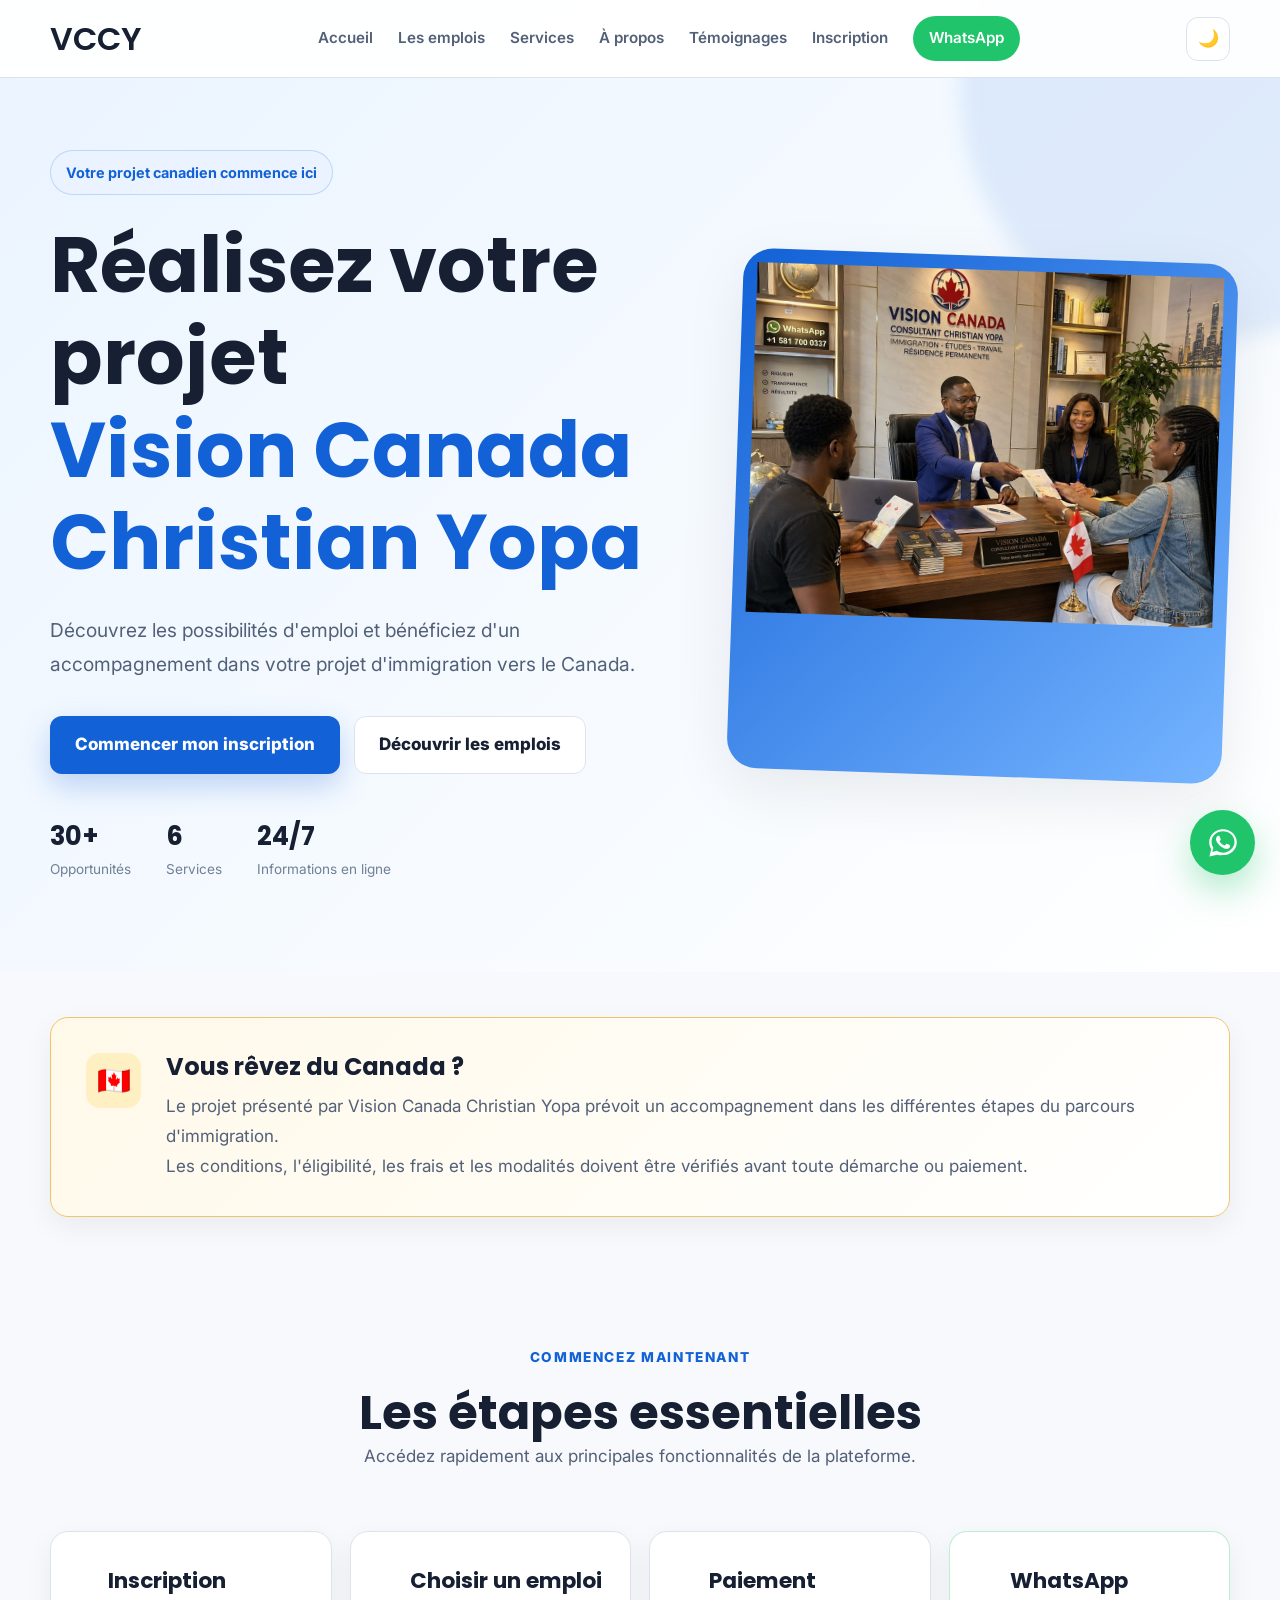
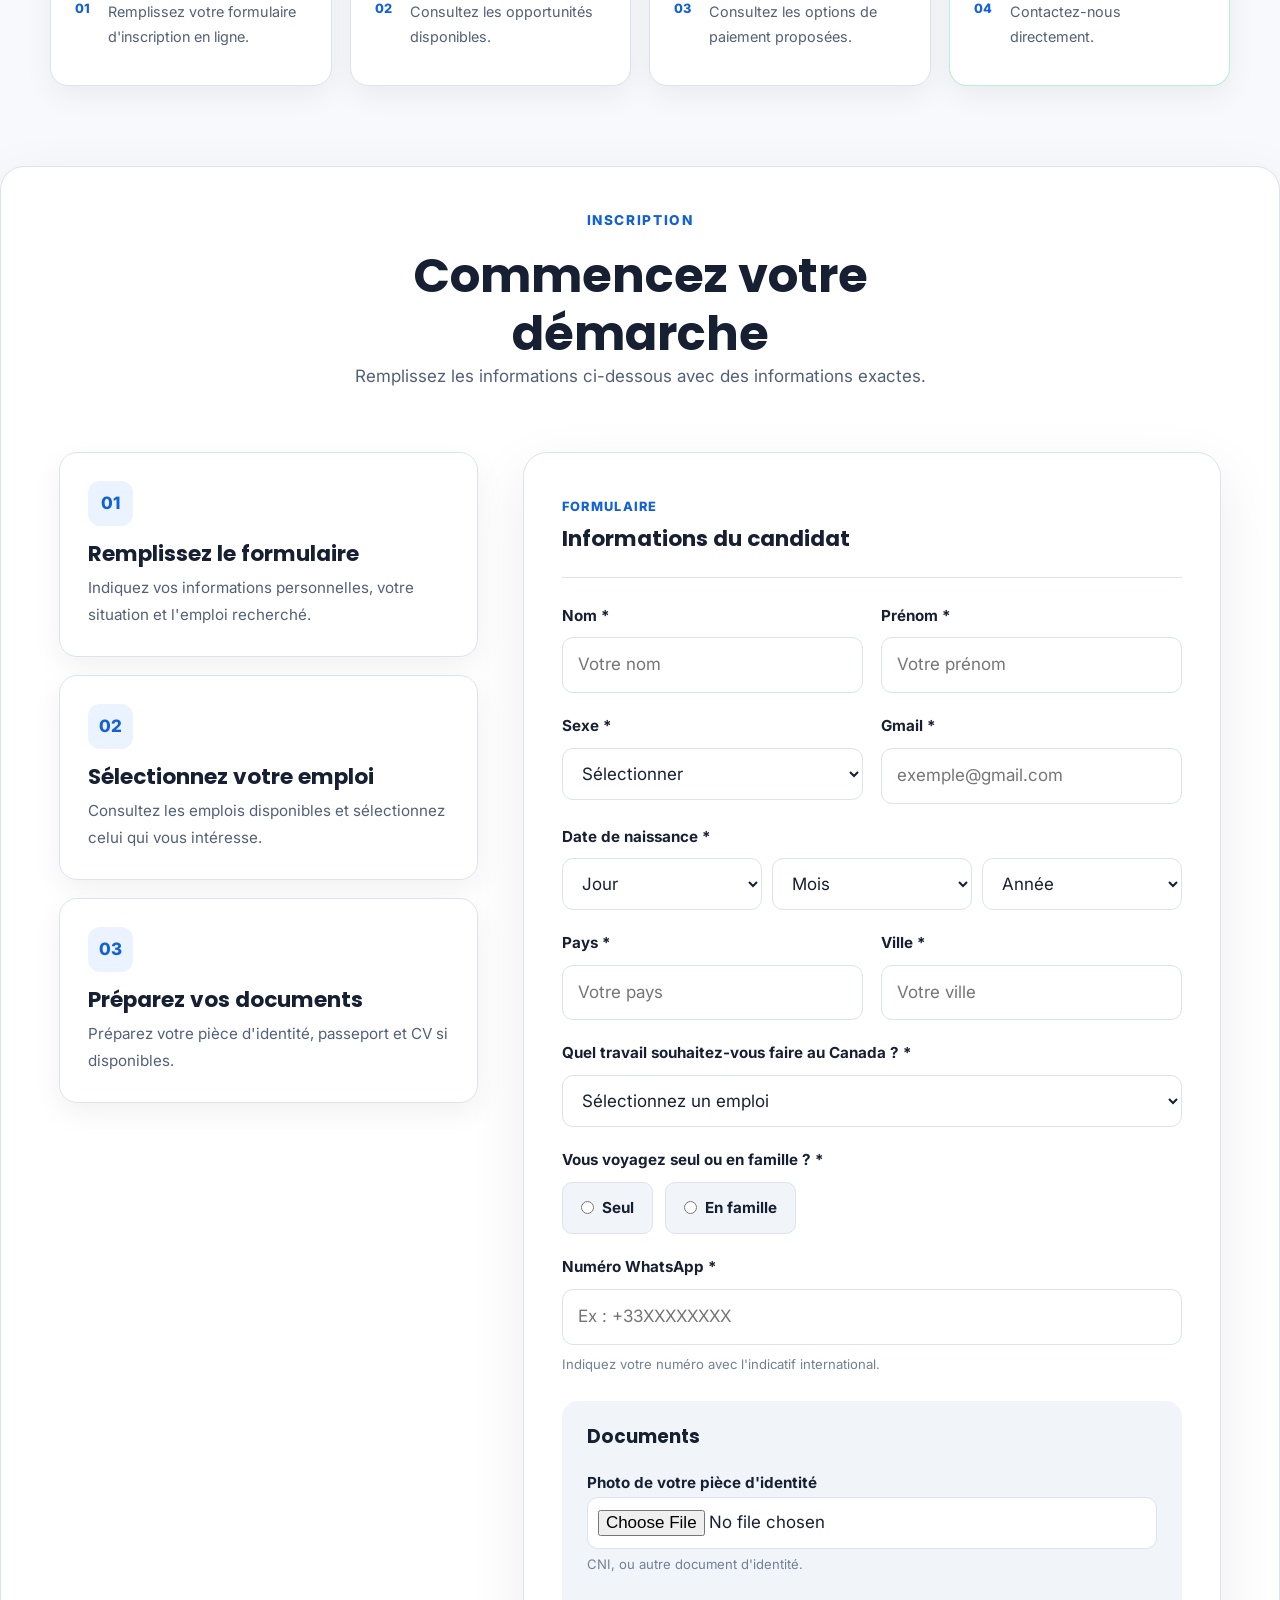
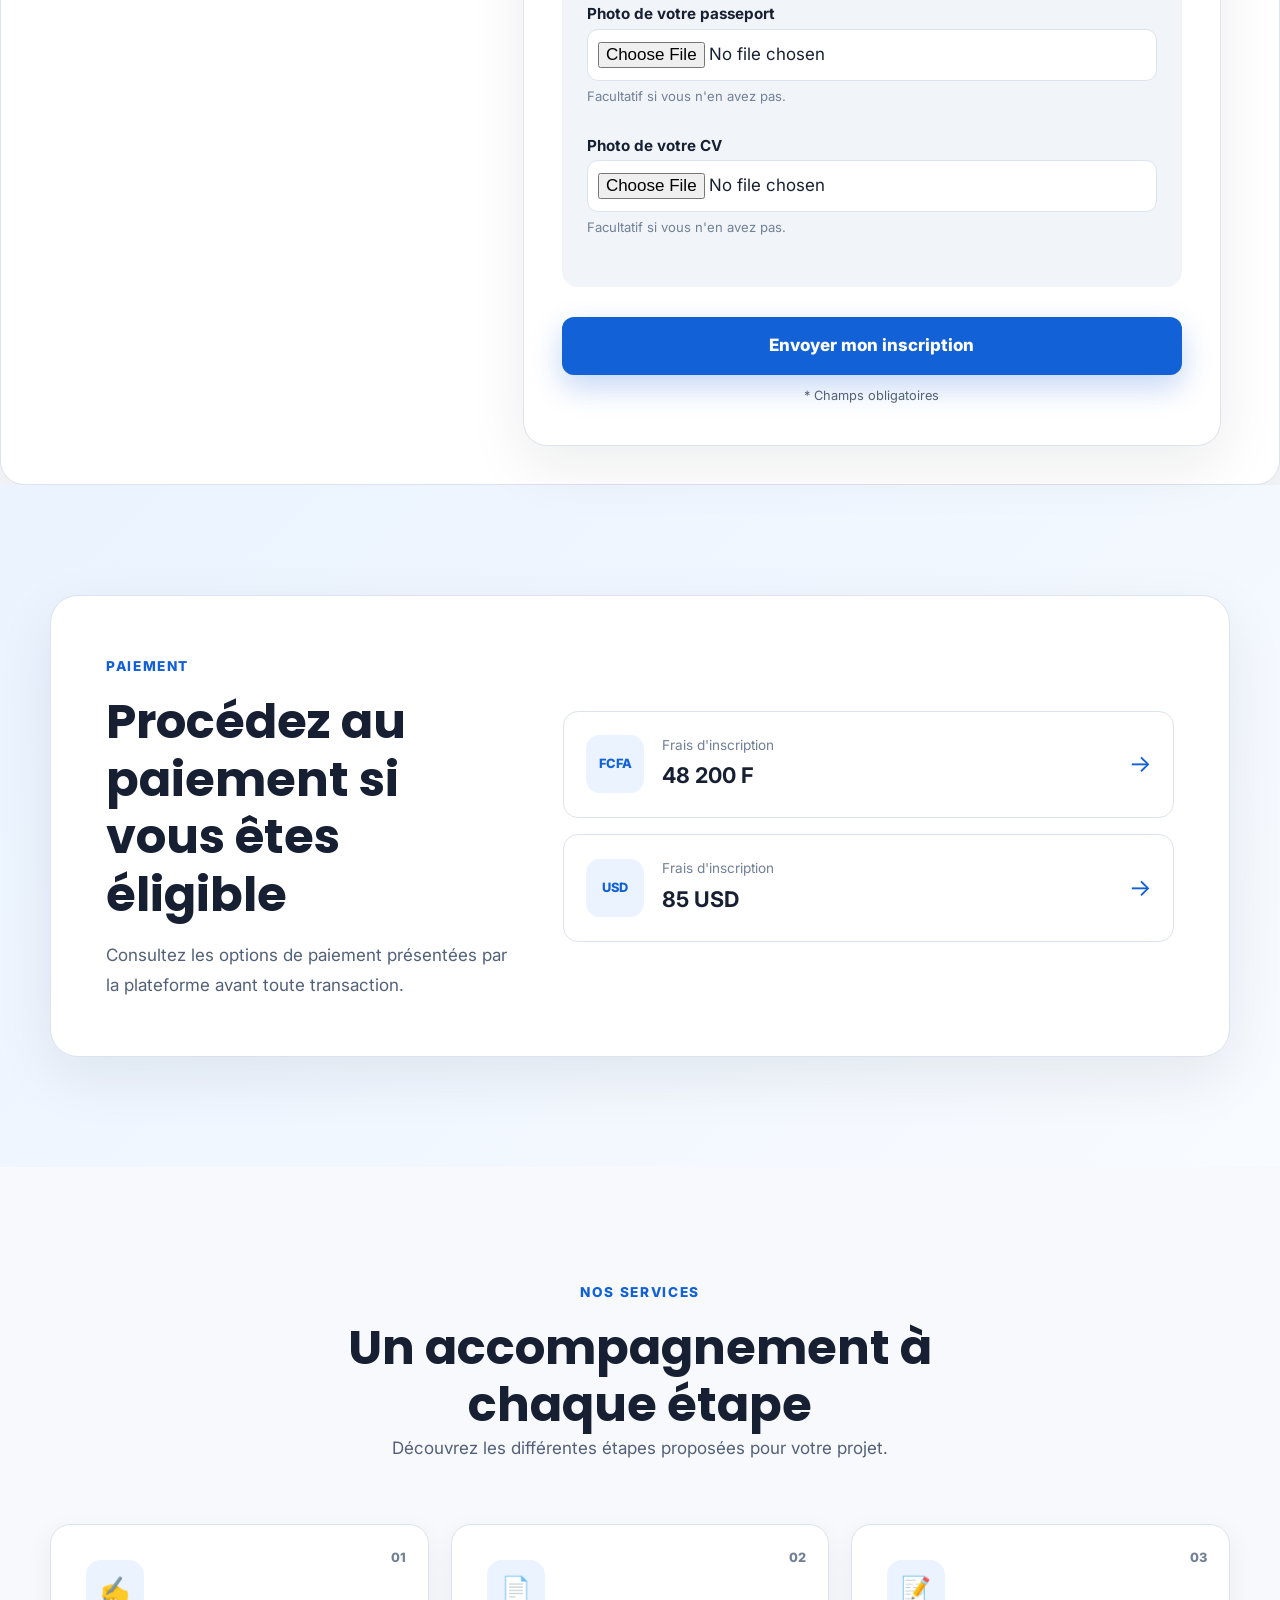
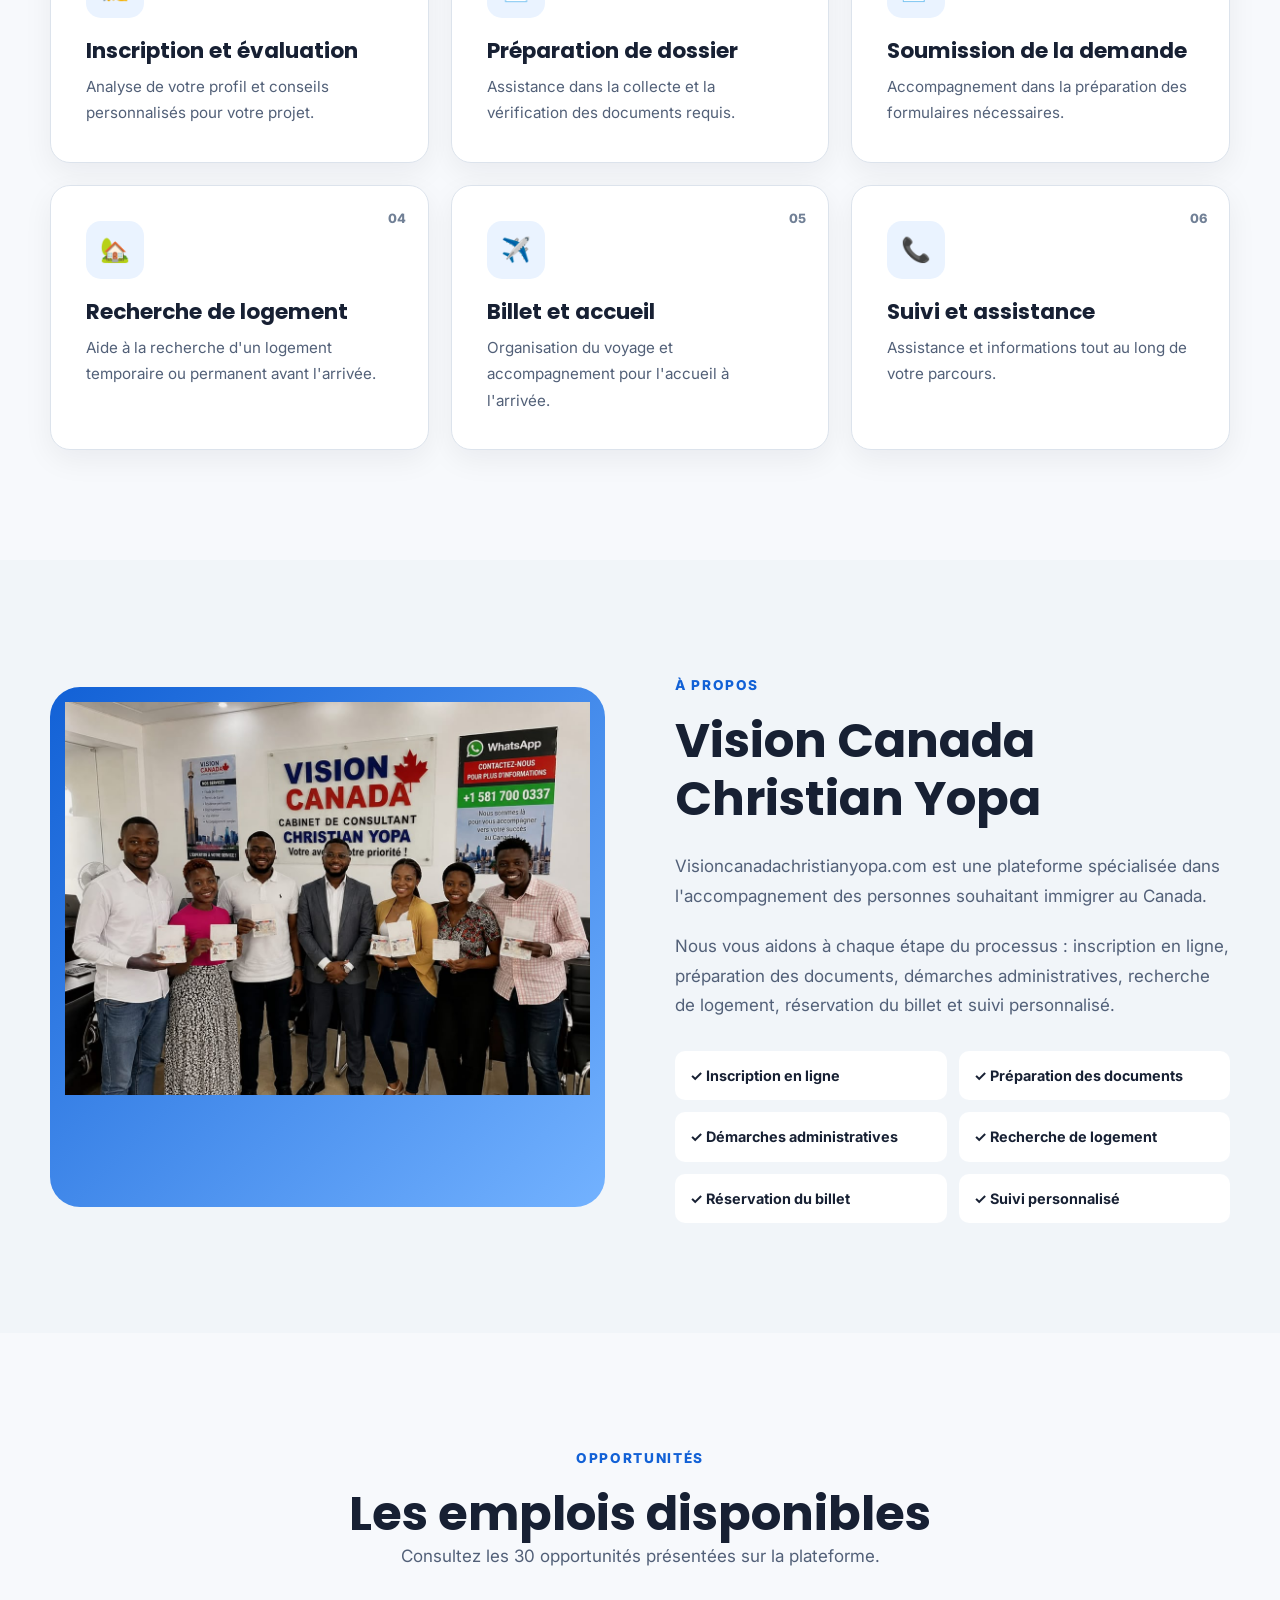
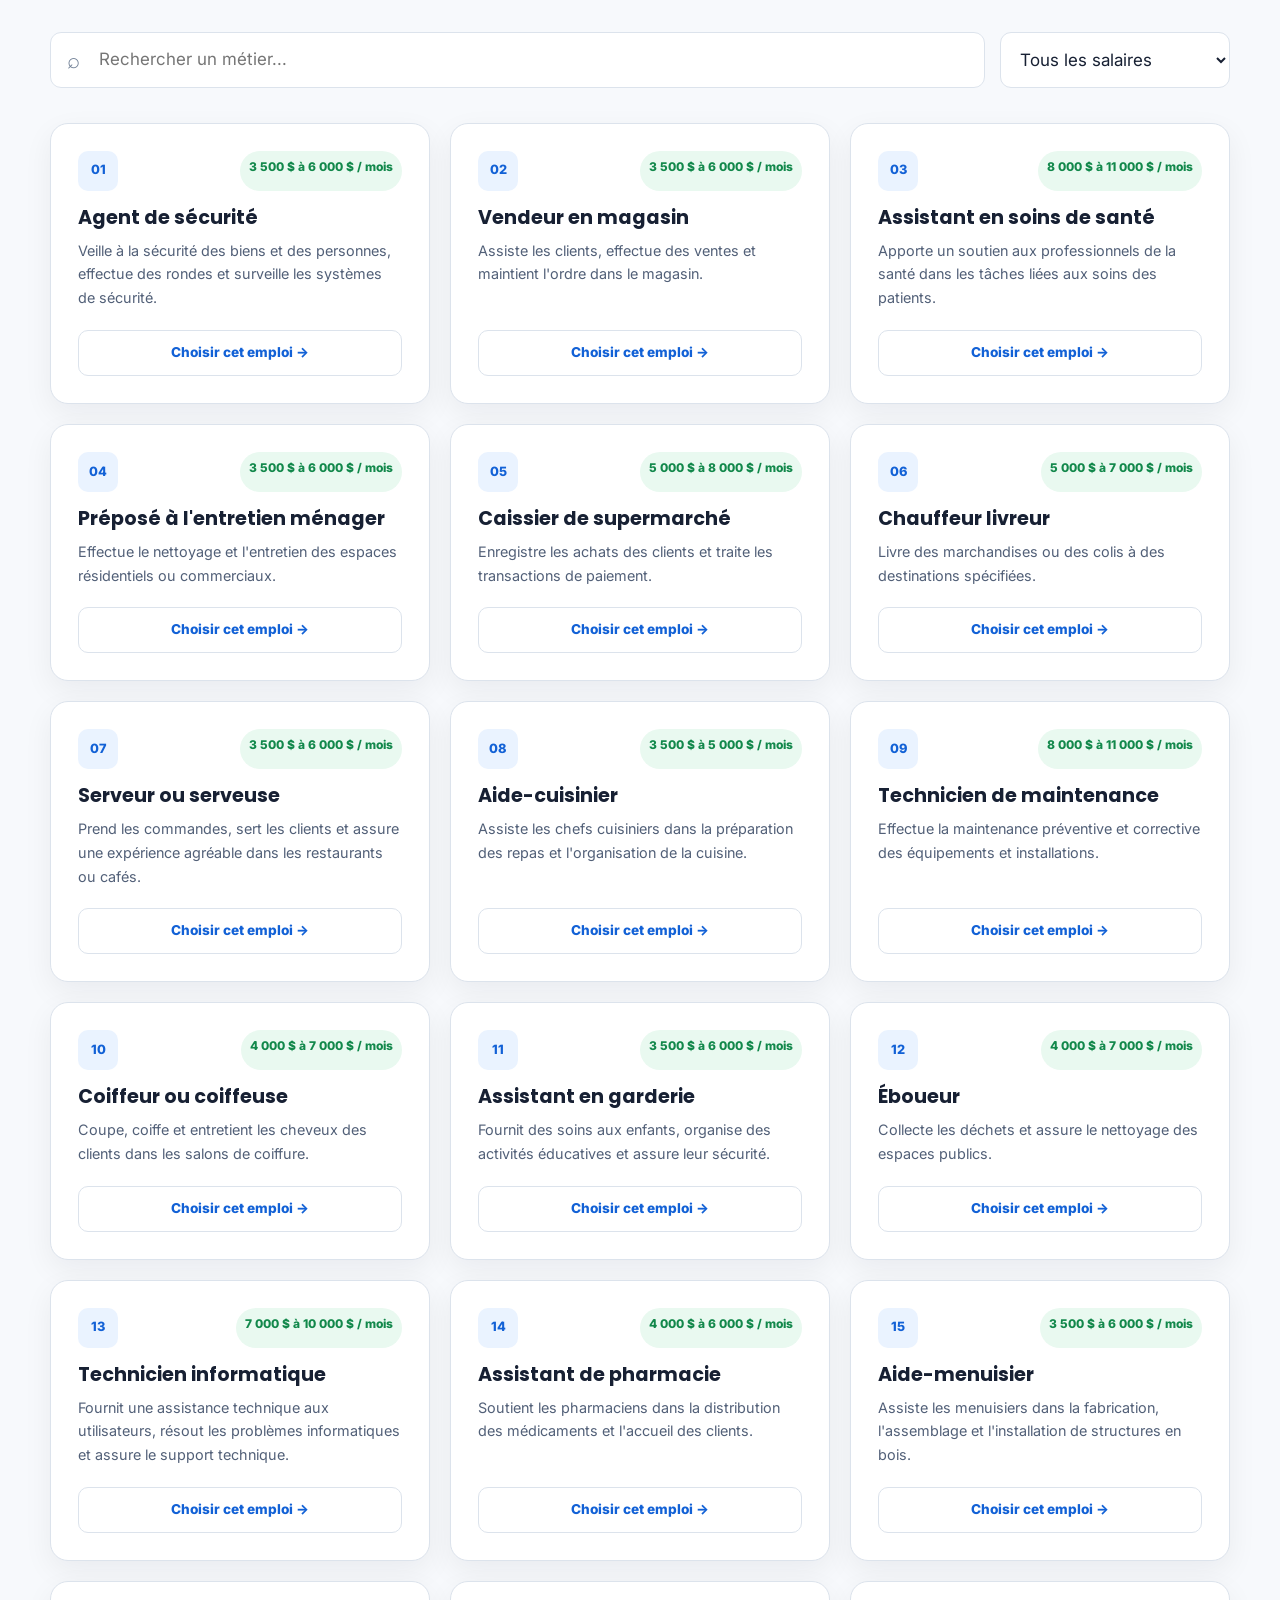
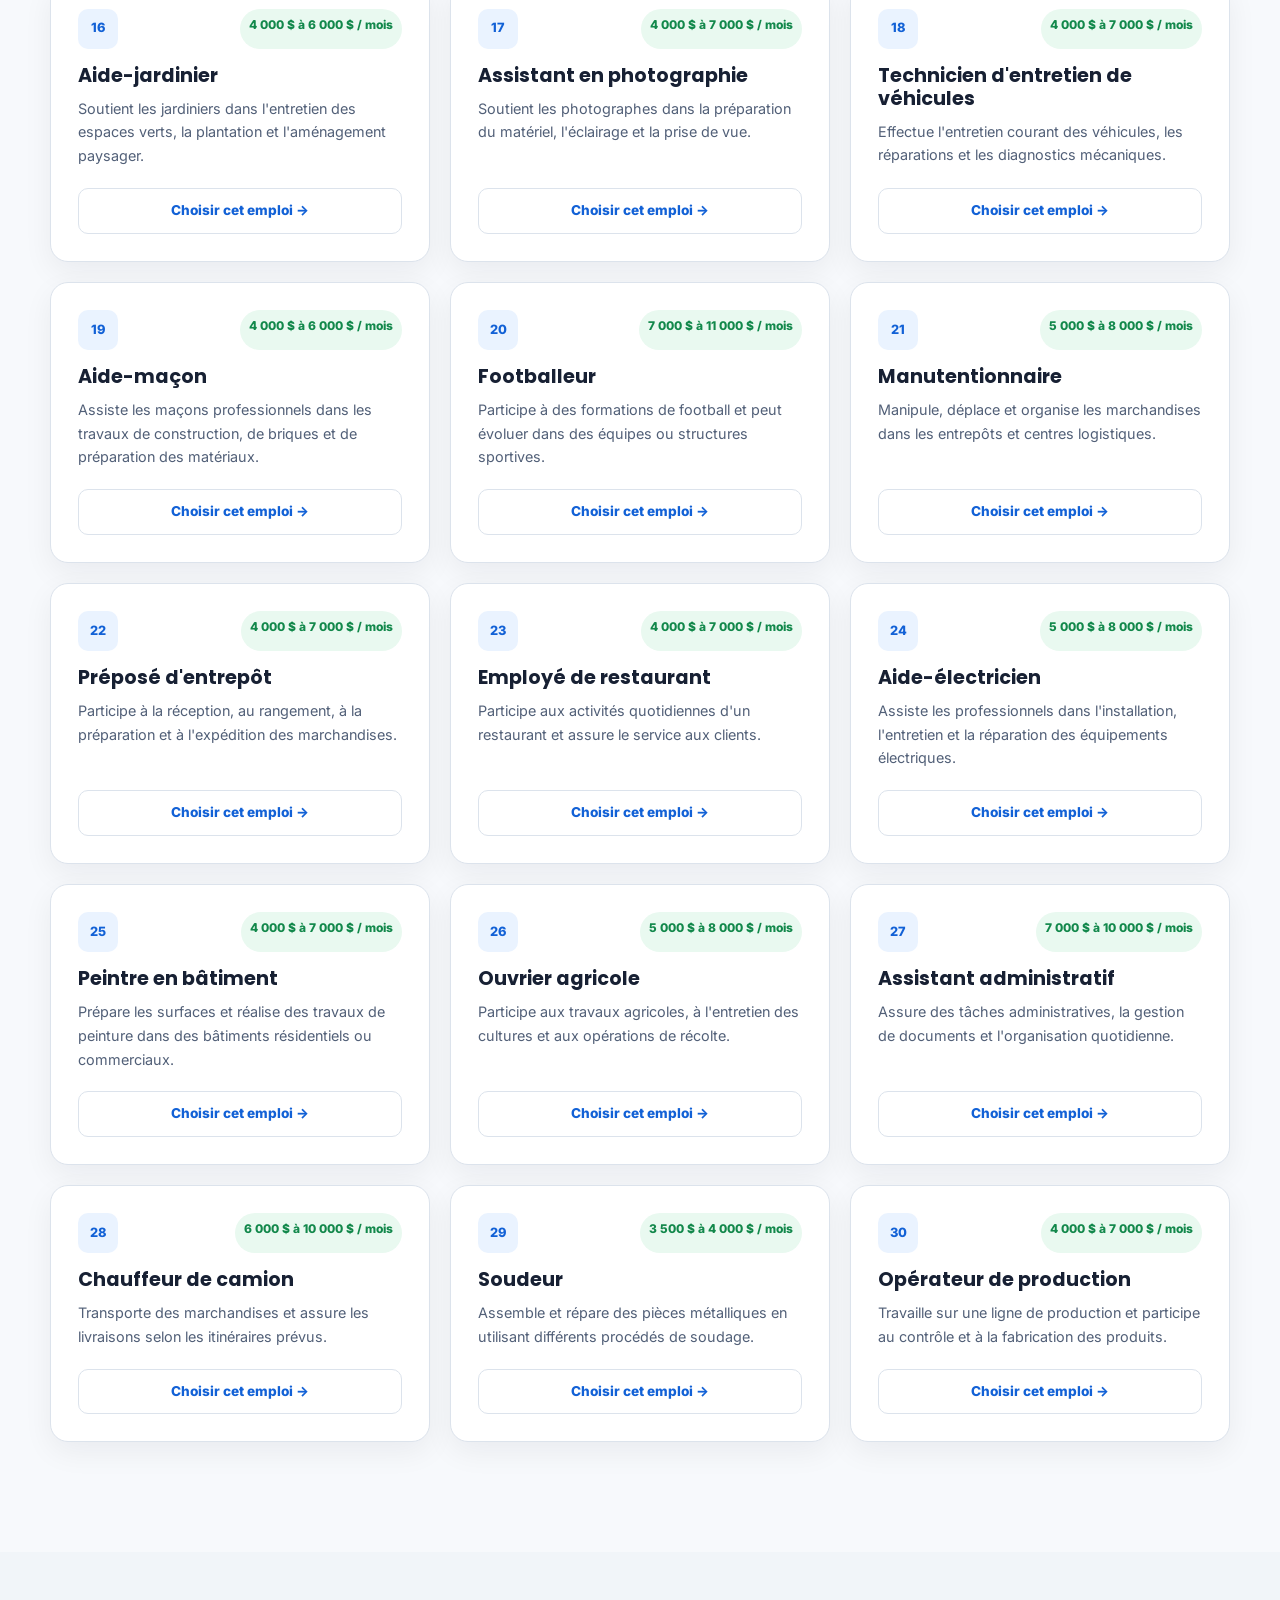
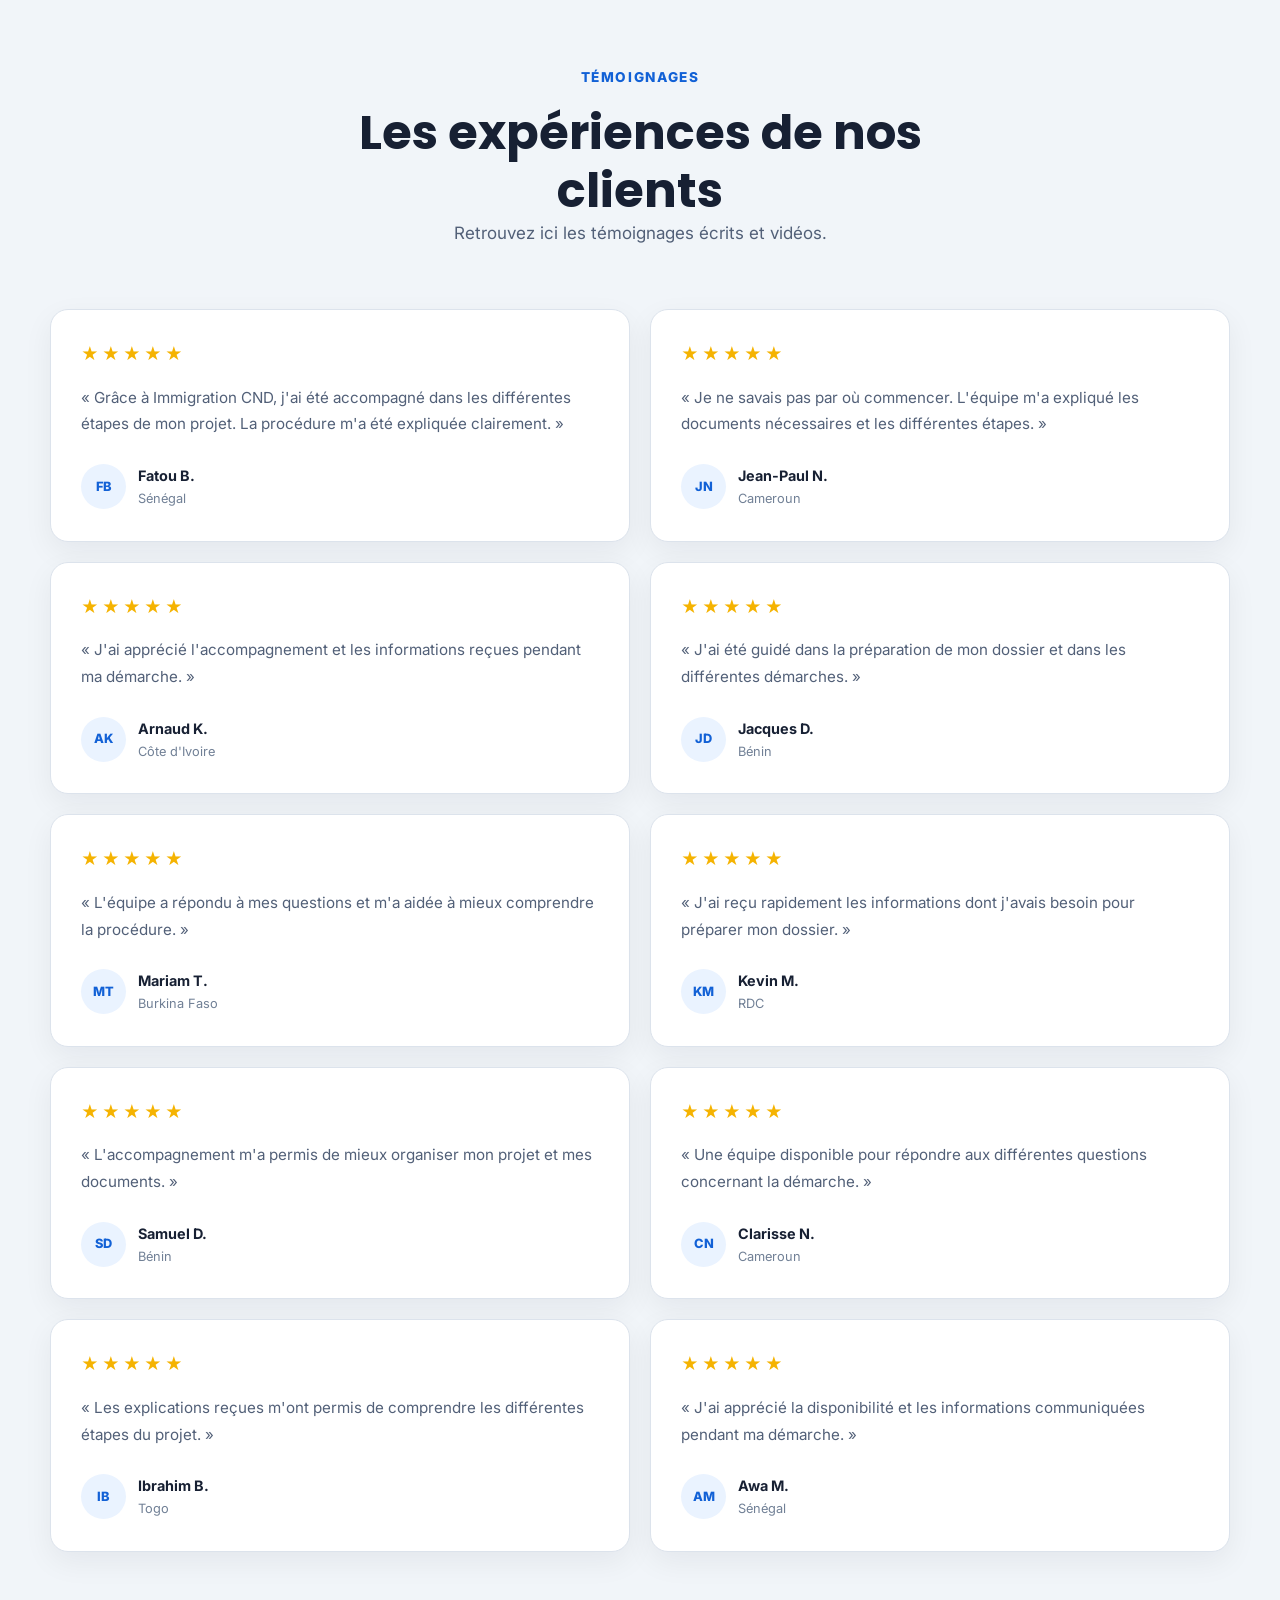
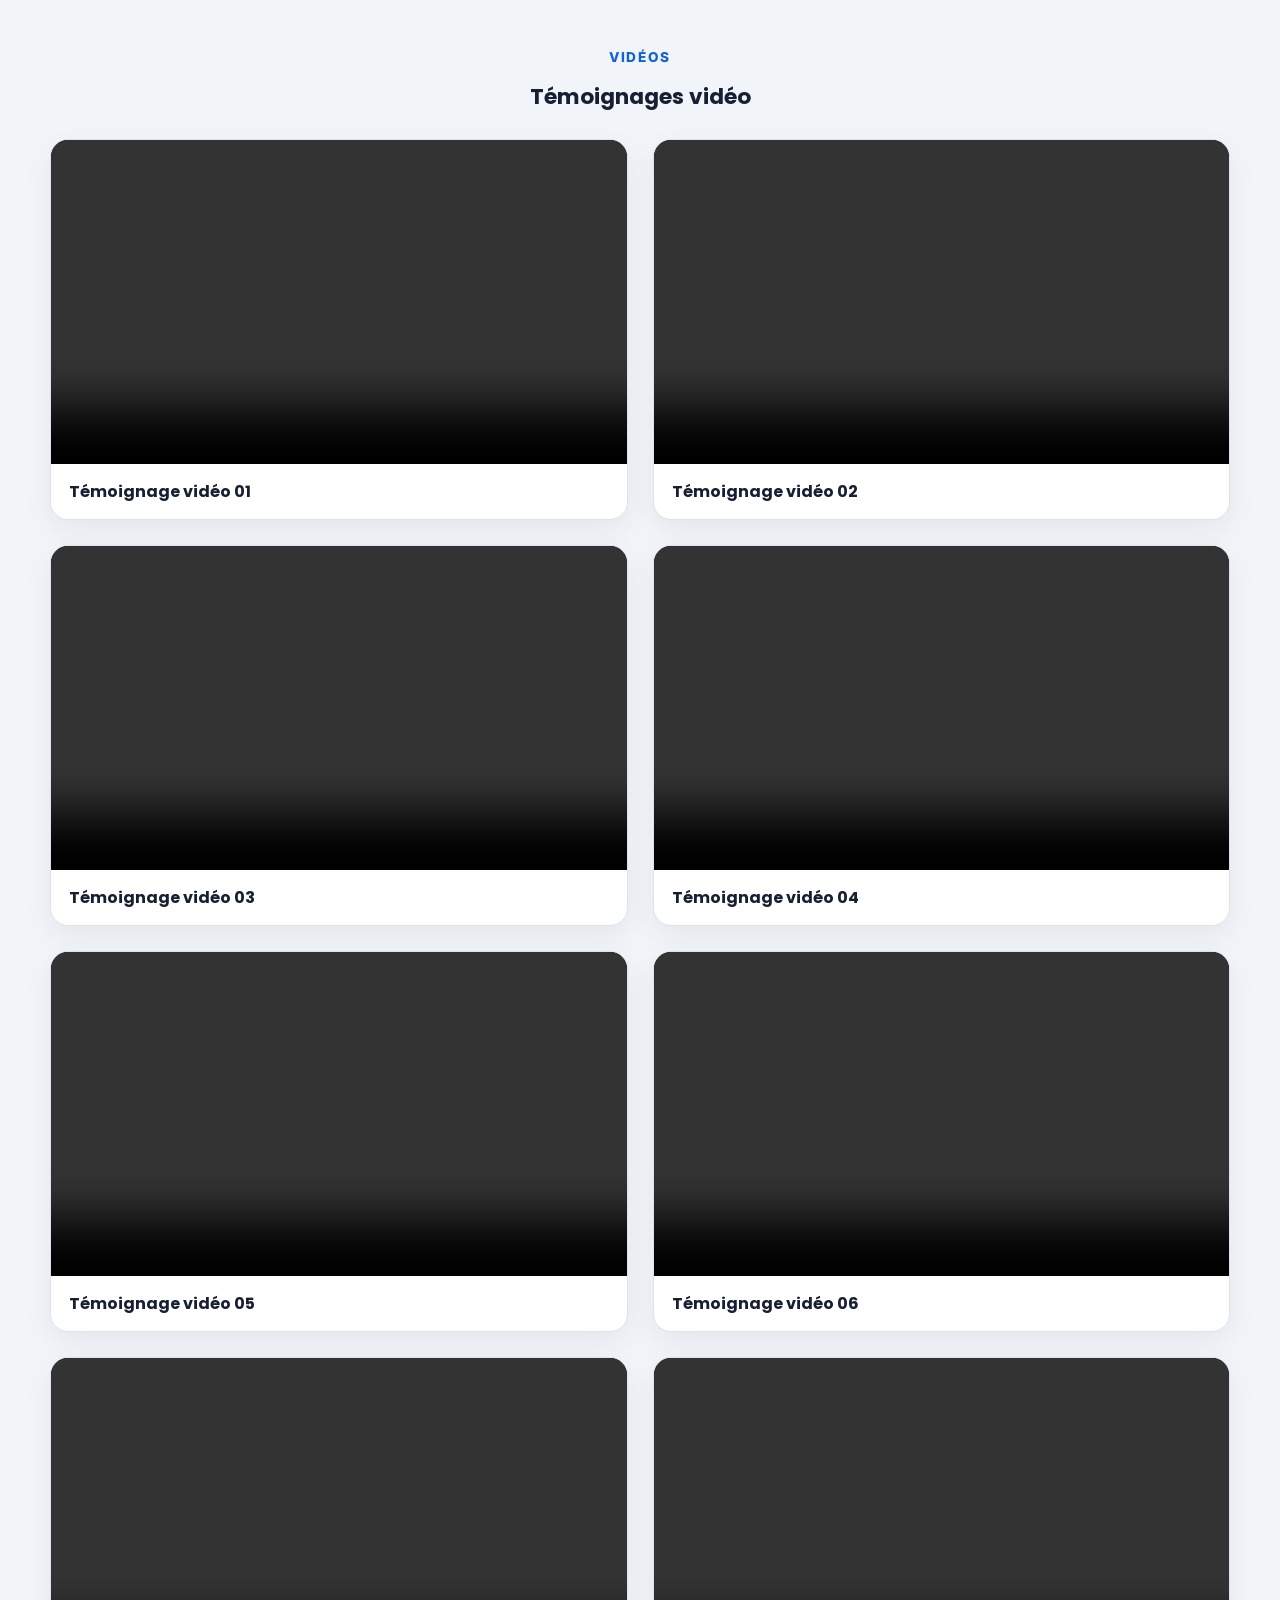
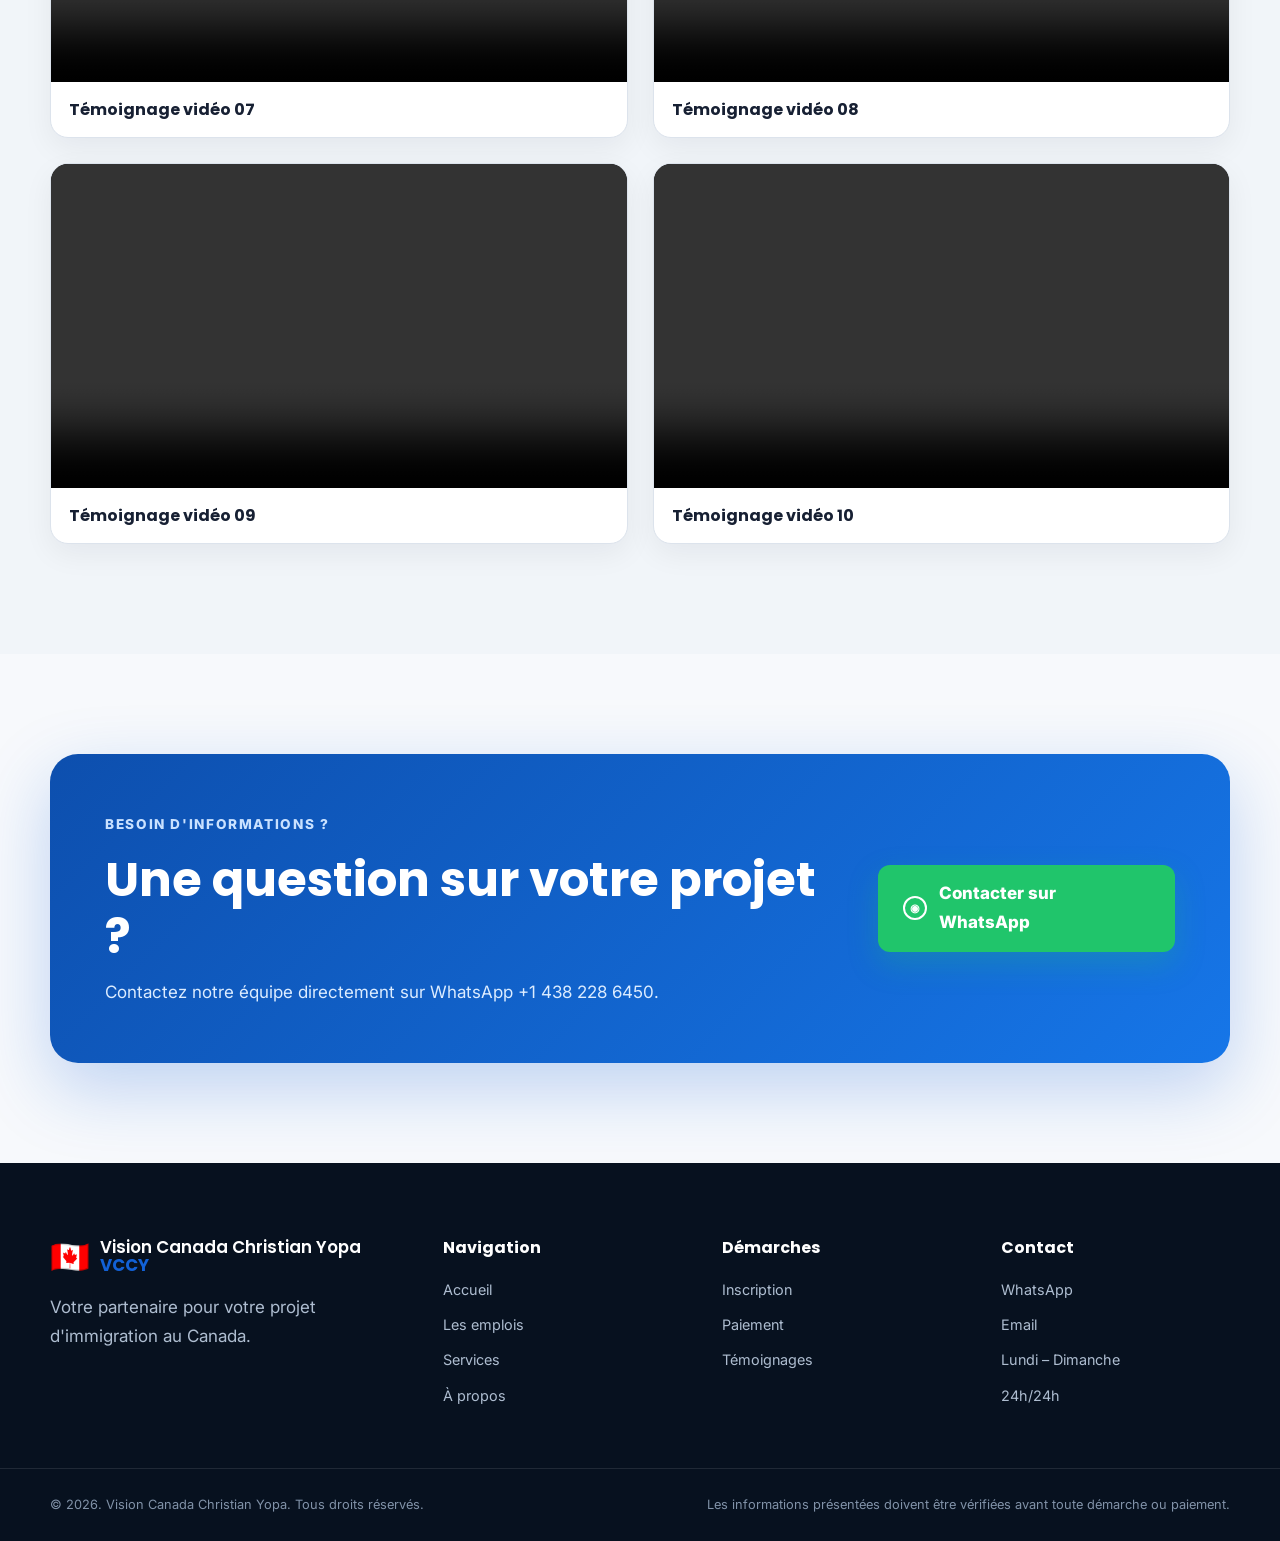
==== commit 42745ac6: "Update index.html" ====
--- a/index.html
+++ b/index.html
@@ -1,54 +1,100 @@
 <!DOCTYPE html>
 <html lang="fr">
+
 <head>
+
     <meta charset="UTF-8">
-    <meta name="viewport" content="width=device-width, initial-scale=1.0">
-
-    <title>vision canada christian yopa | Votre projet d'immigration au Canada</title>
+
+    <meta name="viewport"
+          content="width=device-width, initial-scale=1.0">
+
+    <title>
+        Vision Canada Christian Yopa | Votre projet d'immigration au Canada
+    </title>
 
     <meta name="description"
-          content="vision canada christianyopa accompagne les candidats dans leur projet d'immigration au Canada : inscription, préparation de dossier, emploi, logement et accompagnement.">
-
-    <link rel="preconnect" href="https://fonts.googleapis.com">
-    <link rel="preconnect" href="https://fonts.gstatic.com" crossorigin>
-    <link href="https://fonts.googleapis.com/css2?family=Inter:wght@400;500;600;700;800&family=Poppins:wght@500;600;700;800&display=swap" rel="stylesheet">
-
-    <link rel="stylesheet" href="style.css">
+          content="Vision Canada Christian Yopa accompagne les candidats dans leur projet d'immigration au Canada : inscription, préparation de dossier, emploi, logement et accompagnement.">
+
+    <link rel="preconnect"
+          href="https://fonts.googleapis.com">
+
+    <link rel="preconnect"
+          href="https://fonts.gstatic.com"
+          crossorigin>
+
+    <link href="https://fonts.googleapis.com/css2?family=Inter:wght@400;500;600;700;800&family=Poppins:wght@500;600;700;800&display=swap"
+          rel="stylesheet">
+
+    <link rel="stylesheet"
+          href="style.css">
+
 </head>
 
+
 <body>
+
 
 <!-- =========================
      HEADER
 ========================= -->
 
-<header class="header" id="header">
+<header class="header"
+        id="header">
 
     <div class="container nav-container">
 
-        <a href="#home" class="logo">
-            <span class="logo-icon">VCCY</span>
+        <a href="#home"
+           class="logo">
+
+            <span class="logo-icon">
+                VCCY
+            </span>
+
             <span>
                 <strong></strong>
             </span>
+
         </a>
 
-        <nav class="nav" id="nav">
-
-            <a href="#home">Accueil</a>
-            <a href="#jobs">Les emplois</a>
-            <a href="#services">Services</a>
-            <a href="#about">À propos</a>
-            <a href="#reviews">Témoignages</a>
-            <a href="#registration">Inscription</a>
+
+        <nav class="nav"
+             id="nav">
+
+            <a href="#home">
+                Accueil
+            </a>
+
+            <a href="#jobs">
+                Les emplois
+            </a>
+
+            <a href="#services">
+                Services
+            </a>
+
+            <a href="#about">
+                À propos
+            </a>
+
+            <a href="#reviews">
+                Témoignages
+            </a>
+
+            <a href="#registration">
+                Inscription
+            </a>
 
             <a href="https://wa.me/15817000337"
                target="_blank"
+               rel="noopener noreferrer"
                class="nav-whatsapp">
+
                 WhatsApp
+
             </a>
 
         </nav>
+
 
         <div class="header-actions">
 
@@ -58,8 +104,12 @@
                 type="button"
                 aria-label="Changer de thème">
 
-                <span id="themeIcon">🌙</span>
+                <span id="themeIcon">
+                    🌙
+                </span>
+
             </button>
+
 
             <button
                 class="menu-toggle"
@@ -82,60 +132,105 @@
 
 <main>
 
+
 <!-- =========================
      HERO
 ========================= -->
 
-<section class="hero" id="home">
+<section class="hero"
+         id="home">
 
     <div class="hero-overlay"></div>
 
+
     <div class="container hero-grid">
 
+
         <div class="hero-content">
 
             <div class="hero-badge">
-             Votre projet canadien commence ici
+                Votre projet canadien commence ici
             </div>
 
+
             <h1>
+
                 Réalisez votre projet
-                <span>Vision Canada Christian Yopa</span>
+
+                <span>
+                    Vision Canada Christian Yopa
+                </span>
+
             </h1>
 
+
             <p class="hero-description">
+
                 Découvrez les possibilités d'emploi et bénéficiez
                 d'un accompagnement dans votre projet d'immigration
                 vers le Canada.
+
             </p>
 
+
             <div class="hero-buttons">
 
-                <a href="#registration" class="btn btn-primary">
+                <a href="#registration"
+                   class="btn btn-primary">
+
                     Commencer mon inscription
+
                 </a>
 
-                <a href="#jobs" class="btn btn-outline">
+
+                <a href="#jobs"
+                   class="btn btn-outline">
+
                     Découvrir les emplois
+
                 </a>
 
             </div>
 
+
             <div class="hero-info">
 
                 <div>
-                    <strong>30+</strong>
-                    <span>Opportunités</span>
-                </div>
+
+                    <strong>
+                        30+
+                    </strong>
+
+                    <span>
+                        Opportunités
+                    </span>
+
+                </div>
+
 
                 <div>
-                    <strong>6</strong>
-                    <span>Services</span>
-                </div>
+
+                    <strong>
+                        6
+                    </strong>
+
+                    <span>
+                        Services
+                    </span>
+
+                </div>
+
 
                 <div>
-                    <strong>24/7</strong>
-                    <span>Informations en ligne</span>
+
+                    <strong>
+                        24/7
+                    </strong>
+
+                    <span>
+                        Informations en ligne
+                    </span>
+
                 </div>
 
             </div>
@@ -145,13 +240,13 @@
 
         <div class="hero-image-card">
 
-            <img src="acc.jpeg" 
-     alt="Image principale du projet"
-     class="hero-main-image">
-
-            </div>
+            <img
+                src="acc.jpeg"
+                alt="Image principale du projet"
+                class="hero-main-image">
 
         </div>
+
 
     </div>
 
@@ -172,22 +267,29 @@
                 🇨🇦
             </div>
 
+
             <div>
 
                 <h2>
                     Vous rêvez du Canada ?
                 </h2>
 
+
                 <p>
+
                     Le projet présenté par Vision Canada Christian Yopa prévoit
                     un accompagnement dans les différentes étapes
                     du parcours d'immigration.
+
                 </p>
 
+
                 <p>
+
                     Les conditions, l'éligibilité, les frais et les
                     modalités doivent être vérifiés avant toute
                     démarche ou paiement.
+
                 </p>
 
             </div>
@@ -207,19 +309,24 @@
 
     <div class="container">
 
+
         <div class="section-heading">
 
             <span class="eyebrow">
                 COMMENCEZ MAINTENANT
             </span>
 
+
             <h2>
                 Les étapes essentielles
             </h2>
 
+
             <p>
+
                 Accédez rapidement aux principales fonctionnalités
                 de la plateforme.
+
             </p>
 
         </div>
@@ -227,67 +334,106 @@
 
         <div class="quick-grid">
 
-            <a href="#registration" class="quick-card">
-
-                <span class="quick-number">01</span>
+
+            <a href="#registration"
+               class="quick-card">
+
+                <span class="quick-number">
+                    01
+                </span>
+
 
                 <div>
-                    <h3>Inscription</h3>
+
+                    <h3>
+                        Inscription
+                    </h3>
+
                     <p>
+
                         Remplissez votre formulaire
                         d'inscription en ligne.
+
                     </p>
-                </div>
-
+
+                </div>
 
             </a>
 
 
-            <a href="#jobs" class="quick-card">
-
-                <span class="quick-number">02</span>
+            <a href="#jobs"
+               class="quick-card">
+
+                <span class="quick-number">
+                    02
+                </span>
+
 
                 <div>
-                    <h3>Choisir un emploi</h3>
+
+                    <h3>
+                        Choisir un emploi
+                    </h3>
+
                     <p>
+
                         Consultez les opportunités
                         disponibles.
+
                     </p>
-                </div>
-
+
+                </div>
 
             </a>
 
 
-            <a href="#payment" class="quick-card">
-
-                <span class="quick-number">03</span>
+            <a href="#payment"
+               class="quick-card">
+
+                <span class="quick-number">
+                    03
+                </span>
+
 
                 <div>
-                    <h3>Paiement</h3>
+
+                    <h3>
+                        Paiement
+                    </h3>
+
                     <p>
+
                         Consultez les options de paiement
                         proposées.
+
                     </p>
-                </div>
-
+
+                </div>
 
             </a>
 
 
             <a href="https://wa.me/15817000337"
                target="_blank"
+               rel="noopener noreferrer"
                class="quick-card whatsapp-card">
 
-                <span class="quick-number">04</span>
+                <span class="quick-number">
+                    04
+                </span>
+
 
                 <div>
-                    <h3>WhatsApp</h3>
+
+                    <h3>
+                        WhatsApp
+                    </h3>
+
                     <p>
                         Contactez-nous directement.
                     </p>
-                </div>
-
+
+                </div>
 
             </a>
 
@@ -302,9 +448,12 @@
      REGISTRATION
 ========================= -->
 
-<section class="registration-form" id="registration">
+<section class="registration-form"
+         id="registration">
+
 
     <div class="container">
+
 
         <div class="section-heading">
 
@@ -312,13 +461,17 @@
                 INSCRIPTION
             </span>
 
+
             <h2>
                 Commencez votre démarche
             </h2>
 
+
             <p>
+
                 Remplissez les informations ci-dessous avec
                 des informations exactes.
+
             </p>
 
         </div>
@@ -326,19 +479,27 @@
 
         <div class="registration-layout">
 
+
             <div class="registration-info">
 
+
                 <div class="info-card">
 
-                    <span class="info-icon">01</span>
+                    <span class="info-icon">
+                        01
+                    </span>
+
 
                     <h3>
                         Remplissez le formulaire
                     </h3>
 
+
                     <p>
+
                         Indiquez vos informations personnelles,
                         votre situation et l'emploi recherché.
+
                     </p>
 
                 </div>
@@ -346,15 +507,21 @@
 
                 <div class="info-card">
 
-                    <span class="info-icon">02</span>
+                    <span class="info-icon">
+                        02
+                    </span>
+
 
                     <h3>
                         Sélectionnez votre emploi
                     </h3>
 
+
                     <p>
+
                         Consultez les emplois disponibles
                         et sélectionnez celui qui vous intéresse.
+
                     </p>
 
                 </div>
@@ -362,27 +529,36 @@
 
                 <div class="info-card">
 
-                    <span class="info-icon">03</span>
+                    <span class="info-icon">
+                        03
+                    </span>
+
 
                     <h3>
                         Préparez vos documents
                     </h3>
 
+
                     <p>
+
                         Préparez votre pièce d'identité,
                         passeport et CV si disponibles.
+
                     </p>
 
                 </div>
 
+
             </div>
 
 
-            <form class="registration-form"
-                  id="registrationForm"
-                  action="https://formspree.io/f/xdeonble"
-                  method="POST"
-                  enctype="multipart/form-data">
+            <form
+                class="registration-form"
+                id="registrationForm"
+                action="https://formspree.io/f/xdeonble"
+                method="POST"
+                enctype="multipart/form-data">
+
 
                 <div class="form-header">
 
@@ -390,6 +566,7 @@
                         FORMULAIRE
                     </span>
 
+
                     <h3>
                         Informations du candidat
                     </h3>
@@ -399,11 +576,13 @@
 
                 <div class="form-row">
 
+
                     <div class="form-group">
 
                         <label for="nom">
                             Nom *
                         </label>
+
 
                         <input
                             type="text"
@@ -421,6 +600,7 @@
                             Prénom *
                         </label>
 
+
                         <input
                             type="text"
                             id="prenom"
@@ -430,34 +610,41 @@
 
                     </div>
 
+
                 </div>
 
 
                 <div class="form-row">
+
 
                     <div class="form-group">
 
                         <label for="sexe">
                             Sexe *
                         </label>
+
 
                         <select
                             id="sexe"
                             name="sexe"
                             required>
 
+
                             <option value="">
                                 Sélectionner
                             </option>
 
+
                             <option value="Masculin">
                                 Masculin
                             </option>
 
+
                             <option value="Feminin">
                                 Féminin
                             </option>
 
+
                         </select>
 
                     </div>
@@ -468,6 +655,7 @@
                         <label for="email">
                             Gmail *
                         </label>
+
 
                         <input
                             type="email"
@@ -478,25 +666,31 @@
 
                     </div>
 
+
                 </div>
 
 
                 <div class="form-group">
 
-                    <label>
+
+                    <label for="jour">
                         Date de naissance *
                     </label>
 
+
                     <div class="date-grid">
+
 
                         <select
                             id="jour"
                             name="jour"
                             required>
 
+
                             <option value="">
                                 Jour
                             </option>
+
 
                         </select>
 
@@ -506,10 +700,12 @@
                             name="mois"
                             required>
 
+
                             <option value="">
                                 Mois
                             </option>
 
+
                             <option value="01">
                                 Janvier
                             </option>
@@ -557,6 +753,7 @@
                             <option value="12">
                                 Décembre
                             </option>
+
 
                         </select>
 
@@ -566,24 +763,29 @@
                             name="annee"
                             required>
 
+
                             <option value="">
                                 Année
                             </option>
 
+
                         </select>
 
+
                     </div>
 
                 </div>
 
 
                 <div class="form-row">
+
 
                     <div class="form-group">
 
                         <label for="pays">
                             Pays *
                         </label>
+
 
                         <input
                             type="text"
@@ -601,6 +803,7 @@
                             Ville *
                         </label>
 
+
                         <input
                             type="text"
                             id="ville"
@@ -610,38 +813,50 @@
 
                     </div>
 
+
                 </div>
 
 
                 <div class="form-group">
 
+
                     <label for="emploi">
+
                         Quel travail souhaitez-vous faire au Canada ? *
+
                     </label>
+
 
                     <select
                         id="emploi"
                         name="emploi"
                         required>
 
+
                         <option value="">
                             Sélectionnez un emploi
                         </option>
 
+
                     </select>
 
+
                 </div>
 
 
                 <div class="form-group">
+
 
                     <label>
                         Vous voyagez seul ou en famille ? *
                     </label>
 
+
                     <div class="radio-group">
 
+
                         <label class="radio-option">
+
 
                             <input
                                 type="radio"
@@ -649,36 +864,45 @@
                                 value="Seul"
                                 required>
 
+
                             <span>
                                 Seul
                             </span>
 
+
                         </label>
 
 
                         <label class="radio-option">
+
 
                             <input
                                 type="radio"
                                 name="voyage"
                                 value="En famille">
 
+
                             <span>
                                 En famille
                             </span>
 
+
                         </label>
 
-                    </div>
+
+                    </div>
+
 
                 </div>
 
 
                 <div class="form-group">
+
 
                     <label for="whatsapp">
                         Numéro WhatsApp *
                     </label>
+
 
                     <input
                         type="tel"
@@ -687,15 +911,20 @@
                         required
                         placeholder="Ex : +33XXXXXXXX">
 
+
                     <small>
+
                         Indiquez votre numéro avec l'indicatif
                         international.
+
                     </small>
 
+
                 </div>
 
 
                 <div class="documents">
+
 
                     <h4>
                         Documents
@@ -704,9 +933,11 @@
 
                     <div class="file-group">
 
+
                         <label for="identite">
                             Photo de votre pièce d'identité
                         </label>
+
 
                         <input
                             type="file"
@@ -714,18 +945,22 @@
                             name="identite"
                             accept="image/*,.pdf">
 
+
                         <small>
                             CNI, ou autre document d'identité.
                         </small>
 
+
                     </div>
 
 
                     <div class="file-group">
+
 
                         <label for="passeport">
                             Photo de votre passeport
                         </label>
+
 
                         <input
                             type="file"
@@ -733,18 +968,22 @@
                             name="passeport"
                             accept="image/*,.pdf">
 
+
                         <small>
                             Facultatif si vous n'en avez pas.
                         </small>
 
+
                     </div>
 
 
                     <div class="file-group">
+
 
                         <label for="cv">
                             Photo de votre CV
                         </label>
+
 
                         <input
                             type="file"
@@ -752,16 +991,20 @@
                             name="cv"
                             accept="image/*,.pdf,.doc,.docx">
 
+
                         <small>
                             Facultatif si vous n'en avez pas.
                         </small>
 
-                    </div>
+
+                    </div>
+
 
                 </div>
 
 
                 <div class="form-submit">
+
 
                     <button
                         type="submit"
@@ -771,13 +1014,17 @@
 
                     </button>
 
+
                     <p class="form-note">
                         * Champs obligatoires
                     </p>
 
-                </div>
+
+                </div>
+
 
             </form>
+
 
         </div>
 
@@ -790,41 +1037,57 @@
      PAYMENT
 ========================= -->
 
-<section class="payment section" id="payment">
+<section class="payment section"
+         id="payment">
+
 
     <div class="container">
 
+
         <div class="payment-box">
 
+
             <div class="payment-content">
+
 
                 <span class="eyebrow">
                     PAIEMENT
                 </span>
 
+
                 <h2>
+
                     Procédez au paiement
                     si vous êtes éligible
+
                 </h2>
 
+
                 <p>
+
                     Consultez les options de paiement présentées
                     par la plateforme avant toute transaction.
+
                 </p>
 
+
             </div>
 
 
             <div class="payment-options">
+
 
                 <a
                     href="https://new.sebpay.bj/pay/frais-dinscription-BeJawS"
                     target="_blank"
+                    rel="noopener noreferrer"
                     class="payment-card">
+
 
                     <div class="payment-icon">
                         FCFA
                     </div>
+
 
                     <div>
 
@@ -832,27 +1095,33 @@
                             Frais d'inscription
                         </span>
 
+
                         <strong>
                             48 200 F
                         </strong>
 
                     </div>
 
+
                     <span class="payment-arrow">
                         →
                     </span>
 
+
                 </a>
 
 
                 <a
                     href="https://new.sebpay.bj/pay/frais-dinscription-jrGPg9"
                     target="_blank"
+                    rel="noopener noreferrer"
                     class="payment-card">
+
 
                     <div class="payment-icon">
                         USD
                     </div>
+
 
                     <div>
 
@@ -860,19 +1129,24 @@
                             Frais d'inscription
                         </span>
 
+
                         <strong>
                             85 USD
                         </strong>
 
                     </div>
 
+
                     <span class="payment-arrow">
                         →
                     </span>
 
+
                 </a>
 
+
             </div>
+
 
         </div>
 
@@ -885,45 +1159,62 @@
      SERVICES
 ========================= -->
 
-<section class="services section" id="services">
+<section class="services section"
+         id="services">
+
 
     <div class="container">
 
+
         <div class="section-heading">
+
 
             <span class="eyebrow">
                 NOS SERVICES
             </span>
 
+
             <h2>
                 Un accompagnement à chaque étape
             </h2>
 
+
             <p>
+
                 Découvrez les différentes étapes proposées
                 pour votre projet.
+
             </p>
 
+
         </div>
 
 
         <div class="services-grid">
 
+
             <article class="service-card">
 
-                <span class="service-number">01</span>
+                <span class="service-number">
+                    01
+                </span>
+
 
                 <div class="service-icon">
                     ✍️
                 </div>
+
 
                 <h3>
                     Inscription et évaluation
                 </h3>
 
+
                 <p>
+
                     Analyse de votre profil et conseils
                     personnalisés pour votre projet.
+
                 </p>
 
             </article>
@@ -931,19 +1222,26 @@
 
             <article class="service-card">
 
-                <span class="service-number">02</span>
+                <span class="service-number">
+                    02
+                </span>
+
 
                 <div class="service-icon">
                     📄
                 </div>
+
 
                 <h3>
                     Préparation de dossier
                 </h3>
 
+
                 <p>
+
                     Assistance dans la collecte et la
                     vérification des documents requis.
+
                 </p>
 
             </article>
@@ -951,19 +1249,26 @@
 
             <article class="service-card">
 
-                <span class="service-number">03</span>
+                <span class="service-number">
+                    03
+                </span>
+
 
                 <div class="service-icon">
                     📝
                 </div>
+
 
                 <h3>
                     Soumission de la demande
                 </h3>
 
+
                 <p>
+
                     Accompagnement dans la préparation
                     des formulaires nécessaires.
+
                 </p>
 
             </article>
@@ -971,19 +1276,26 @@
 
             <article class="service-card">
 
-                <span class="service-number">04</span>
+                <span class="service-number">
+                    04
+                </span>
+
 
                 <div class="service-icon">
                     🏡
                 </div>
+
 
                 <h3>
                     Recherche de logement
                 </h3>
 
+
                 <p>
+
                     Aide à la recherche d'un logement temporaire
                     ou permanent avant l'arrivée.
+
                 </p>
 
             </article>
@@ -991,19 +1303,26 @@
 
             <article class="service-card">
 
-                <span class="service-number">05</span>
+                <span class="service-number">
+                    05
+                </span>
+
 
                 <div class="service-icon">
                     ✈️
                 </div>
+
 
                 <h3>
                     Billet et accueil
                 </h3>
 
+
                 <p>
+
                     Organisation du voyage et accompagnement
                     pour l'accueil à l'arrivée.
+
                 </p>
 
             </article>
@@ -1011,22 +1330,30 @@
 
             <article class="service-card">
 
-                <span class="service-number">06</span>
+                <span class="service-number">
+                    06
+                </span>
+
 
                 <div class="service-icon">
                     📞
                 </div>
+
 
                 <h3>
                     Suivi et assistance
                 </h3>
 
+
                 <p>
+
                     Assistance et informations tout au long
                     de votre parcours.
+
                 </p>
 
             </article>
+
 
         </div>
 
@@ -1039,55 +1366,88 @@
      ABOUT
 ========================= -->
 
-<section class="about section" id="about">
+<section class="about section"
+         id="about">
+
 
     <div class="container about-grid">
 
+
         <div class="about-image">
 
-            <img src="acc2.jpeg"
-     alt="Image de présentation"
-     class="about-main-image">
+
+            <img
+                src="acc2.jpeg"
+                alt="Image de présentation"
+                class="about-main-image">
+
 
         </div>
 
 
         <div class="about-content">
+
 
             <span class="eyebrow">
                 À PROPOS
             </span>
 
+
             <h2>
                 Vision Canada Christian Yopa
             </h2>
 
+
             <p>
+
                 Visioncanadachristianyopa.com est une plateforme spécialisée
                 dans l'accompagnement des personnes souhaitant
                 immigrer au Canada.
+
             </p>
 
+
             <p>
+
                 Nous vous aidons à chaque étape du processus :
                 inscription en ligne, préparation des documents,
                 démarches administratives, recherche de logement,
                 réservation du billet et suivi personnalisé.
+
             </p>
 
 
             <div class="check-list">
 
-                <div>✓ Inscription en ligne</div>
-                <div>✓ Préparation des documents</div>
-                <div>✓ Démarches administratives</div>
-                <div>✓ Recherche de logement</div>
-                <div>✓ Réservation du billet</div>
-                <div>✓ Suivi personnalisé</div>
+                <div>
+                    ✓ Inscription en ligne
+                </div>
+
+                <div>
+                    ✓ Préparation des documents
+                </div>
+
+                <div>
+                    ✓ Démarches administratives
+                </div>
+
+                <div>
+                    ✓ Recherche de logement
+                </div>
+
+                <div>
+                    ✓ Réservation du billet
+                </div>
+
+                <div>
+                    ✓ Suivi personnalisé
+                </div>
 
             </div>
 
+
         </div>
+
 
     </div>
 
@@ -1098,89 +1458,120 @@
      JOBS
 ========================= -->
 
-<section class="jobs section" id="jobs">
+<section class="jobs section"
+         id="jobs">
+
 
     <div class="container">
 
+
         <div class="section-heading">
+
 
             <span class="eyebrow">
                 OPPORTUNITÉS
             </span>
 
+
             <h2>
                 Les emplois disponibles
             </h2>
 
+
             <p>
+
                 Consultez les 30 opportunités présentées
                 sur la plateforme.
+
             </p>
 
+
         </div>
 
 
         <div class="jobs-toolbar">
 
+
             <div class="search-box">
 
-                <span>⌕</span>
+
+                <span>
+                    ⌕
+                </span>
+
 
                 <input
                     type="search"
                     id="jobSearch"
                     placeholder="Rechercher un métier...">
 
+
             </div>
 
 
             <select id="salaryFilter">
+
 
                 <option value="all">
                     Tous les salaires
                 </option>
 
+
                 <option value="3">
                     À partir de 3 000 $
                 </option>
 
+
                 <option value="5">
                     À partir de 5 000 $
                 </option>
 
+
                 <option value="8">
                     À partir de 8 000 $
                 </option>
 
+
                 <option value="11">
                     À partir de 11 000 $
                 </option>
 
+
             </select>
 
+
         </div>
 
 
-        <div class="jobs-grid" id="jobsGrid">
-            <!-- JS -->
+        <div class="jobs-grid"
+             id="jobsGrid">
+
+            <!-- Les emplois sont générés par JavaScript -->
+
         </div>
 
 
-        <div class="jobs-empty" id="jobsEmpty">
+        <div class="jobs-empty"
+             id="jobsEmpty">
+
 
             <div>
                 🔎
             </div>
 
+
             <h3>
                 Aucun emploi trouvé
             </h3>
 
+
             <p>
                 Essayez une autre recherche.
             </p>
 
+
         </div>
+
 
     </div>
 
@@ -1191,28 +1582,36 @@
      REVIEWS
 ========================= -->
 
-<section class="reviews section" id="reviews">
+<section class="reviews section"
+         id="reviews">
+
 
     <div class="container">
 
+
         <div class="section-heading">
+
 
             <span class="eyebrow">
                 TÉMOIGNAGES
             </span>
 
+
             <h2>
                 Les expériences de nos clients
             </h2>
 
+
             <p>
                 Retrouvez ici les témoignages écrits et vidéos.
             </p>
 
+
         </div>
 
 
         <div class="reviews-grid">
+
 
             <article class="review-card">
 
@@ -1220,19 +1619,35 @@
                     ★★★★★
                 </div>
 
+
                 <p>
+
                     « Grâce à Immigration CND, j'ai été accompagné
                     dans les différentes étapes de mon projet.
                     La procédure m'a été expliquée clairement. »
+
                 </p>
 
+
                 <div class="review-author">
-                    <div class="avatar">FB</div>
+
+                    <div class="avatar">
+                        FB
+                    </div>
+
 
                     <div>
-                        <strong>Fatou B.</strong>
-                        <span>Sénégal</span>
-                    </div>
+
+                        <strong>
+                            Fatou B.
+                        </strong>
+
+                        <span>
+                            Sénégal
+                        </span>
+
+                    </div>
+
                 </div>
 
             </article>
@@ -1244,19 +1659,35 @@
                     ★★★★★
                 </div>
 
+
                 <p>
+
                     « Je ne savais pas par où commencer.
                     L'équipe m'a expliqué les documents
                     nécessaires et les différentes étapes. »
+
                 </p>
 
+
                 <div class="review-author">
-                    <div class="avatar">JN</div>
+
+                    <div class="avatar">
+                        JN
+                    </div>
+
 
                     <div>
-                        <strong>Jean-Paul N.</strong>
-                        <span>Cameroun</span>
-                    </div>
+
+                        <strong>
+                            Jean-Paul N.
+                        </strong>
+
+                        <span>
+                            Cameroun
+                        </span>
+
+                    </div>
+
                 </div>
 
             </article>
@@ -1268,18 +1699,34 @@
                     ★★★★★
                 </div>
 
+
                 <p>
+
                     « J'ai apprécié l'accompagnement et les
                     informations reçues pendant ma démarche. »
+
                 </p>
 
+
                 <div class="review-author">
-                    <div class="avatar">AK</div>
+
+                    <div class="avatar">
+                        AK
+                    </div>
+
 
                     <div>
-                        <strong>Arnaud K.</strong>
-                        <span>Côte d'Ivoire</span>
-                    </div>
+
+                        <strong>
+                            Arnaud K.
+                        </strong>
+
+                        <span>
+                            Côte d'Ivoire
+                        </span>
+
+                    </div>
+
                 </div>
 
             </article>
@@ -1291,18 +1738,34 @@
                     ★★★★★
                 </div>
 
+
                 <p>
+
                     « J'ai été guidé dans la préparation de mon
                     dossier et dans les différentes démarches. »
+
                 </p>
 
+
                 <div class="review-author">
-                    <div class="avatar">JD</div>
+
+                    <div class="avatar">
+                        JD
+                    </div>
+
 
                     <div>
-                        <strong>Jacques D.</strong>
-                        <span>Bénin</span>
-                    </div>
+
+                        <strong>
+                            Jacques D.
+                        </strong>
+
+                        <span>
+                            Bénin
+                        </span>
+
+                    </div>
+
                 </div>
 
             </article>
@@ -1314,18 +1777,34 @@
                     ★★★★★
                 </div>
 
+
                 <p>
+
                     « L'équipe a répondu à mes questions et
                     m'a aidée à mieux comprendre la procédure. »
+
                 </p>
 
+
                 <div class="review-author">
-                    <div class="avatar">MT</div>
+
+                    <div class="avatar">
+                        MT
+                    </div>
+
 
                     <div>
-                        <strong>Mariam T.</strong>
-                        <span>Burkina Faso</span>
-                    </div>
+
+                        <strong>
+                            Mariam T.
+                        </strong>
+
+                        <span>
+                            Burkina Faso
+                        </span>
+
+                    </div>
+
                 </div>
 
             </article>
@@ -1337,18 +1816,34 @@
                     ★★★★★
                 </div>
 
+
                 <p>
+
                     « J'ai reçu rapidement les informations dont
                     j'avais besoin pour préparer mon dossier. »
+
                 </p>
 
+
                 <div class="review-author">
-                    <div class="avatar">KM</div>
+
+                    <div class="avatar">
+                        KM
+                    </div>
+
 
                     <div>
-                        <strong>Kevin M.</strong>
-                        <span>RDC</span>
-                    </div>
+
+                        <strong>
+                            Kevin M.
+                        </strong>
+
+                        <span>
+                            RDC
+                        </span>
+
+                    </div>
+
                 </div>
 
             </article>
@@ -1360,18 +1855,34 @@
                     ★★★★★
                 </div>
 
+
                 <p>
+
                     « L'accompagnement m'a permis de mieux
                     organiser mon projet et mes documents. »
+
                 </p>
 
+
                 <div class="review-author">
-                    <div class="avatar">SD</div>
+
+                    <div class="avatar">
+                        SD
+                    </div>
+
 
                     <div>
-                        <strong>Samuel D.</strong>
-                        <span>Bénin</span>
-                    </div>
+
+                        <strong>
+                            Samuel D.
+                        </strong>
+
+                        <span>
+                            Bénin
+                        </span>
+
+                    </div>
+
                 </div>
 
             </article>
@@ -1383,18 +1894,34 @@
                     ★★★★★
                 </div>
 
+
                 <p>
+
                     « Une équipe disponible pour répondre
                     aux différentes questions concernant la démarche. »
+
                 </p>
 
+
                 <div class="review-author">
-                    <div class="avatar">CN</div>
+
+                    <div class="avatar">
+                        CN
+                    </div>
+
 
                     <div>
-                        <strong>Clarisse N.</strong>
-                        <span>Cameroun</span>
-                    </div>
+
+                        <strong>
+                            Clarisse N.
+                        </strong>
+
+                        <span>
+                            Cameroun
+                        </span>
+
+                    </div>
+
                 </div>
 
             </article>
@@ -1406,18 +1933,34 @@
                     ★★★★★
                 </div>
 
+
                 <p>
+
                     « Les explications reçues m'ont permis de
                     comprendre les différentes étapes du projet. »
+
                 </p>
 
+
                 <div class="review-author">
-                    <div class="avatar">IB</div>
+
+                    <div class="avatar">
+                        IB
+                    </div>
+
 
                     <div>
-                        <strong>Ibrahim B.</strong>
-                        <span>Togo</span>
-                    </div>
+
+                        <strong>
+                            Ibrahim B.
+                        </strong>
+
+                        <span>
+                            Togo
+                        </span>
+
+                    </div>
+
                 </div>
 
             </article>
@@ -1429,22 +1972,39 @@
                     ★★★★★
                 </div>
 
+
                 <p>
+
                     « J'ai apprécié la disponibilité et les
                     informations communiquées pendant ma démarche. »
+
                 </p>
 
+
                 <div class="review-author">
-                    <div class="avatar">AM</div>
+
+                    <div class="avatar">
+                        AM
+                    </div>
+
 
                     <div>
-                        <strong>Awa M.</strong>
-                        <span>Sénégal</span>
-                    </div>
+
+                        <strong>
+                            Awa M.
+                        </strong>
+
+                        <span>
+                            Sénégal
+                        </span>
+
+                    </div>
+
                 </div>
 
             </article>
 
+
         </div>
 
 
@@ -1452,99 +2012,215 @@
 
         <div class="video-reviews">
 
+
             <div class="video-heading">
+
 
                 <span class="eyebrow">
                     VIDÉOS
                 </span>
 
+
                 <h3>
                     Témoignages vidéo
                 </h3>
 
+
             </div>
 
 
             <div class="video-grid">
 
+
                 <div class="video-card">
-                    <video controls preload="metadata">
-                        <source src="temvio1.mp4" type="video/mp4">
+
+                    <video controls
+                           preload="metadata">
+
+                        <source
+                            src="temvio1.mp4"
+                            type="video/mp4">
+
                     </video>
-                    <h4>Témoignage vidéo 01</h4>
+
+
+                    <h4>
+                        Témoignage vidéo 01
+                    </h4>
+
                 </div>
 
 
                 <div class="video-card">
-                    <video controls preload="metadata">
-                        <source src="temvio2.mp4" type="video/mp4">
+
+                    <video controls
+                           preload="metadata">
+
+                        <source
+                            src="temvio2.mp4"
+                            type="video/mp4">
+
                     </video>
-                    <h4>Témoignage vidéo 02</h4>
+
+
+                    <h4>
+                        Témoignage vidéo 02
+                    </h4>
+
                 </div>
 
 
                 <div class="video-card">
-                    <video controls preload="metadata">
-                        <source src="temvio3.mp4" type="video/mp4">
+
+                    <video controls
+                           preload="metadata">
+
+                        <source
+                            src="temvio3.mp4"
+                            type="video/mp4">
+
                     </video>
-                    <h4>Témoignage vidéo 03</h4>
+
+
+                    <h4>
+                        Témoignage vidéo 03
+                    </h4>
+
                 </div>
 
 
                 <div class="video-card">
-                    <video controls preload="metadata">
-                        <source src="temvio4.mp4" type="video/mp4">
+
+                    <video controls
+                           preload="metadata">
+
+                        <source
+                            src="temvio4.mp4"
+                            type="video/mp4">
+
                     </video>
-                    <h4>Témoignage vidéo 04</h4>
+
+
+                    <h4>
+                        Témoignage vidéo 04
+                    </h4>
+
                 </div>
 
 
                 <div class="video-card">
-                    <video controls preload="metadata">
-                        <source src="temvio5.mp4" type="video/mp4">
+
+                    <video controls
+                           preload="metadata">
+
+                        <source
+                            src="temvio5.mp4"
+                            type="video/mp4">
+
                     </video>
-                    <h4>Témoignage vidéo 05</h4>
+
+
+                    <h4>
+                        Témoignage vidéo 05
+                    </h4>
+
                 </div>
 
 
                 <div class="video-card">
-                    <video controls preload="metadata">
-                        <source src="temvio6.mp4" type="video/mp4">
+
+                    <video controls
+                           preload="metadata">
+
+                        <source
+                            src="temvio6.mp4"
+                            type="video/mp4">
+
                     </video>
-                    <h4>Témoignage vidéo 06</h4>
+
+
+                    <h4>
+                        Témoignage vidéo 06
+                    </h4>
+
                 </div>
 
 
                 <div class="video-card">
-                    <video controls preload="metadata">
-                        <source src="temvio7.mp4" type="video/mp4">
+
+                    <video controls
+                           preload="metadata">
+
+                        <source
+                            src="temvio7.mp4"
+                            type="video/mp4">
+
                     </video>
-                    <h4>Témoignage vidéo 07</h4>
+
+
+                    <h4>
+                        Témoignage vidéo 07
+                    </h4>
+
                 </div>
 
 
                 <div class="video-card">
-                    <video controls preload="metadata">
-                        <source src="vidcn8.mp4" type="video/mp4">
+
+                    <video controls
+                           preload="metadata">
+
+                        <source
+                            src="vidcn8.mp4"
+                            type="video/mp4">
+
                     </video>
-                    <h4>Témoignage vidéo 08</h4>
+
+
+                    <h4>
+                        Témoignage vidéo 08
+                    </h4>
+
                 </div>
 
 
                 <div class="video-card">
-                    <video controls preload="metadata">
-                        <source src="vidcn9.mp4" type="video/mp4">
+
+                    <video controls
+                           preload="metadata">
+
+                        <source
+                            src="vidcn9.mp4"
+                            type="video/mp4">
+
                     </video>
-                    <h4>Témoignage vidéo 09</h4>
+
+
+                    <h4>
+                        Témoignage vidéo 09
+                    </h4>
+
                 </div>
 
 
                 <div class="video-card">
-                    <video controls preload="metadata">
-                        <source src="vidcn10.mp4" type="video/mp4">
+
+                    <video controls
+                           preload="metadata">
+
+                        <source
+                            src="vidcn10.mp4"
+                            type="video/mp4">
+
                     </video>
-                    <h4>Témoignage vidéo 10</h4>
-                </div>
+
+
+                    <h4>
+                        Témoignage vidéo 10
+                    </h4>
+
+                </div>
+
 
             </div>
 
@@ -1561,42 +2237,61 @@
 
 <section class="cta">
 
+
     <div class="container">
 
+
         <div class="cta-box">
 
+
             <div>
+
 
                 <span class="eyebrow">
                     BESOIN D'INFORMATIONS ?
                 </span>
 
+
                 <h2>
                     Une question sur votre projet ?
                 </h2>
 
+
                 <p>
-                    Contactez notre équipe directement sur WhatsApp +1 438 228 6450 .
+
+                    Contactez notre équipe directement sur WhatsApp
+                    +1 438 228 6450.
+
                 </p>
 
+
             </div>
+
 
             <a
                 href="https://wa.me/15817000337"
                 target="_blank"
+                rel="noopener noreferrer"
                 class="btn btn-whatsapp">
 
-                <span class="whatsapp-logo">◉</span>
+
+                <span class="whatsapp-logo">
+                    ◉
+                </span>
+
 
                 Contacter sur WhatsApp
 
+
             </a>
 
+
         </div>
 
     </div>
 
 </section>
+
 
 </main>
 
@@ -1607,108 +2302,164 @@
 
 <footer class="footer">
 
+
     <div class="container footer-grid">
 
+
         <div class="footer-brand">
 
-            <a href="#home" class="logo">
+
+            <a href="#home"
+               class="logo">
+
 
                 <span class="logo-icon">
                     🇨🇦
                 </span>
 
+
                 <span>
+
                     Vision Canada Christian Yopa
-                    <strong>VCCY</strong>
+
+                    <strong>
+                        VCCY
+                    </strong>
+
                 </span>
 
+
             </a>
 
+
             <p>
+
                 Votre partenaire pour votre projet
                 d'immigration au Canada.
+
             </p>
 
+
         </div>
 
 
         <div class="footer-column">
+
 
             <h3>
                 Navigation
             </h3>
 
-            <a href="#home">Accueil</a>
-            <a href="#jobs">Les emplois</a>
-            <a href="#services">Services</a>
-            <a href="#about">À propos</a>
+
+            <a href="#home">
+                Accueil
+            </a>
+
+
+            <a href="#jobs">
+                Les emplois
+            </a>
+
+
+            <a href="#services">
+                Services
+            </a>
+
+
+            <a href="#about">
+                À propos
+            </a>
+
 
         </div>
 
 
         <div class="footer-column">
+
 
             <h3>
                 Démarches
             </h3>
 
+
             <a href="#registration">
                 Inscription
             </a>
 
+
             <a href="#payment">
                 Paiement
             </a>
 
+
             <a href="#reviews">
                 Témoignages
             </a>
 
+
         </div>
 
 
         <div class="footer-column">
+
 
             <h3>
                 Contact
             </h3>
 
+
             <a
                 href="https://wa.me/15817000337"
-                target="_blank">
+                target="_blank"
+                rel="noopener noreferrer">
 
                 WhatsApp
+
             </a>
+
 
             <a href="mailto:info@immigrationcnd.com">
                 Email
             </a>
 
+
             <span>
                 Lundi – Dimanche
             </span>
 
+
             <span>
                 24h/24h
             </span>
 
+
         </div>
 
+
     </div>
 
 
     <div class="footer-bottom">
 
+
         <div class="container">
 
+
             <p>
-                © 2026 .Vision Canada Christian Yopa Tous droits réservés.
+
+                © 2026. Vision Canada Christian Yopa.
+                Tous droits réservés.
+
             </p>
 
+
             <p>
+
                 Les informations présentées doivent être
                 vérifiées avant toute démarche ou paiement.
+
             </p>
+
 
         </div>
 
@@ -1724,31 +2475,43 @@
 <a
     href="https://wa.me/15817000337"
     target="_blank"
+    rel="noopener noreferrer"
     class="whatsapp-float"
     aria-label="Contacter Vision Canada Christian Yopa sur WhatsApp">
 
+
     <span class="whatsapp-svg">
+
 
         <svg
             viewBox="0 0 32 32"
             aria-hidden="true">
 
+
             <path
                 d="M16 3C8.82 3 3 8.45 3 15.18c0 2.36.72 4.55 1.95 6.37L3.2 28.7l7.35-1.7A13.2 13.2 0 0 0 16 27.36c7.18 0 13-5.45 13-12.18S23.18 3 16 3Zm0 22.1c-1.95 0-3.78-.54-5.34-1.47l-.38-.22-4.36 1.01 1.03-4.04-.25-.4a9.74 9.74 0 0 1-1.5-5.2C5.2 9.42 10.05 5 16 5s10.8 4.42 10.8 9.86S21.95 25.1 16 25.1Zm5.93-7.3c-.32-.16-1.9-.93-2.2-1.03-.3-.1-.52-.16-.74.16-.22.32-.84 1.03-1.03 1.24-.19.22-.38.24-.7.08-.32-.16-1.35-.48-2.57-1.54-.95-.82-1.59-1.82-1.78-2.13-.19-.32-.02-.49.14-.65.15-.15.32-.38.48-.57.16-.19.21-.32.32-.54.11-.22.05-.41-.03-.57-.08-.16-.74-1.78-1.01-2.44-.27-.64-.54-.55-.74-.56h-.63c-.22 0-.57.08-.87.41-.3.32-1.14 1.11-1.14 2.7 0 1.59 1.17 3.12 1.33 3.34.16.22 2.3 3.51 5.57 4.92.78.34 1.39.54 1.86.69.78.25 1.49.21 2.05.13.63-.09 1.9-.78 2.17-1.54.27-.76.27-1.41.19-1.54-.08-.13-.3-.21-.62-.37Z"/>
 
+
         </svg>
 
+
     </span>
 
+
 </a>
 
 
-<div class="toast" id="toast">
+<div class="toast"
+     id="toast">
+
     Votre inscription a été préparée.
+
 </div>
 
 
 <script src="script.js"></script>
 
+
 </body>
+
 </html>
